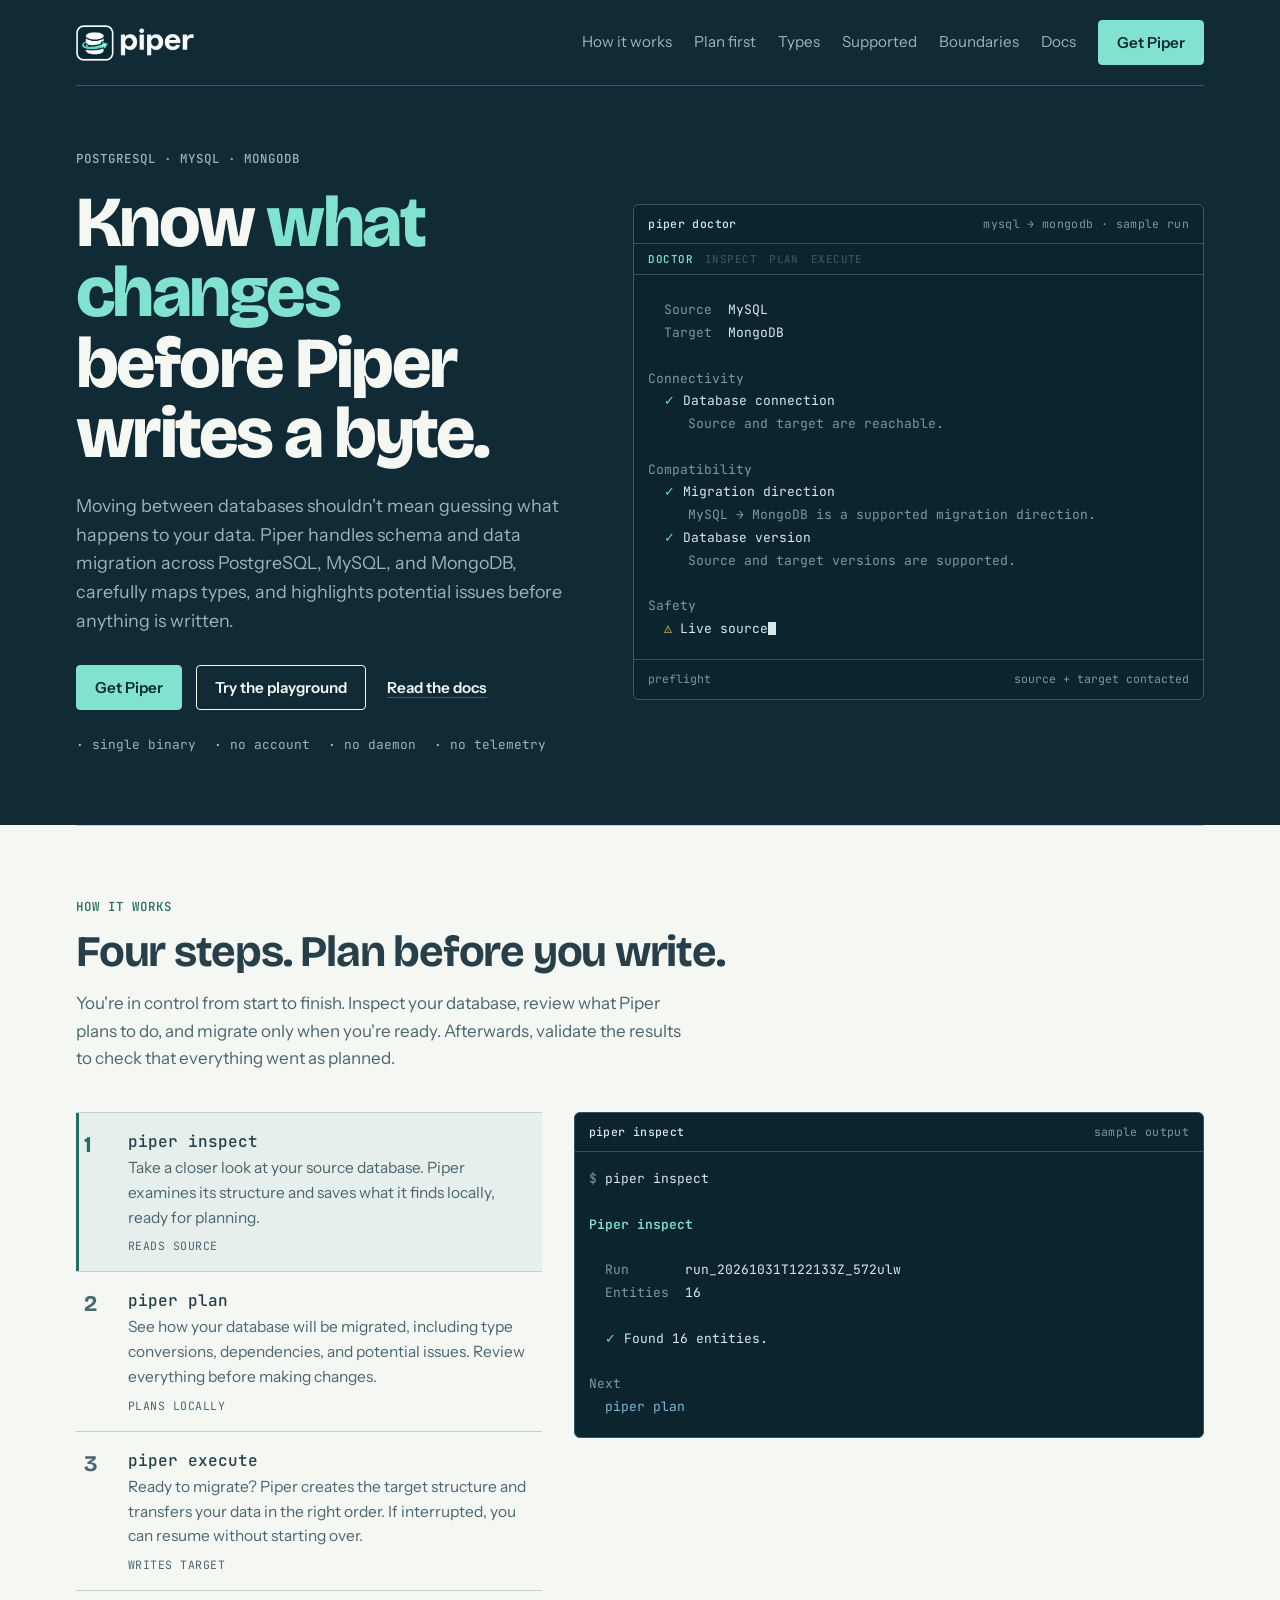
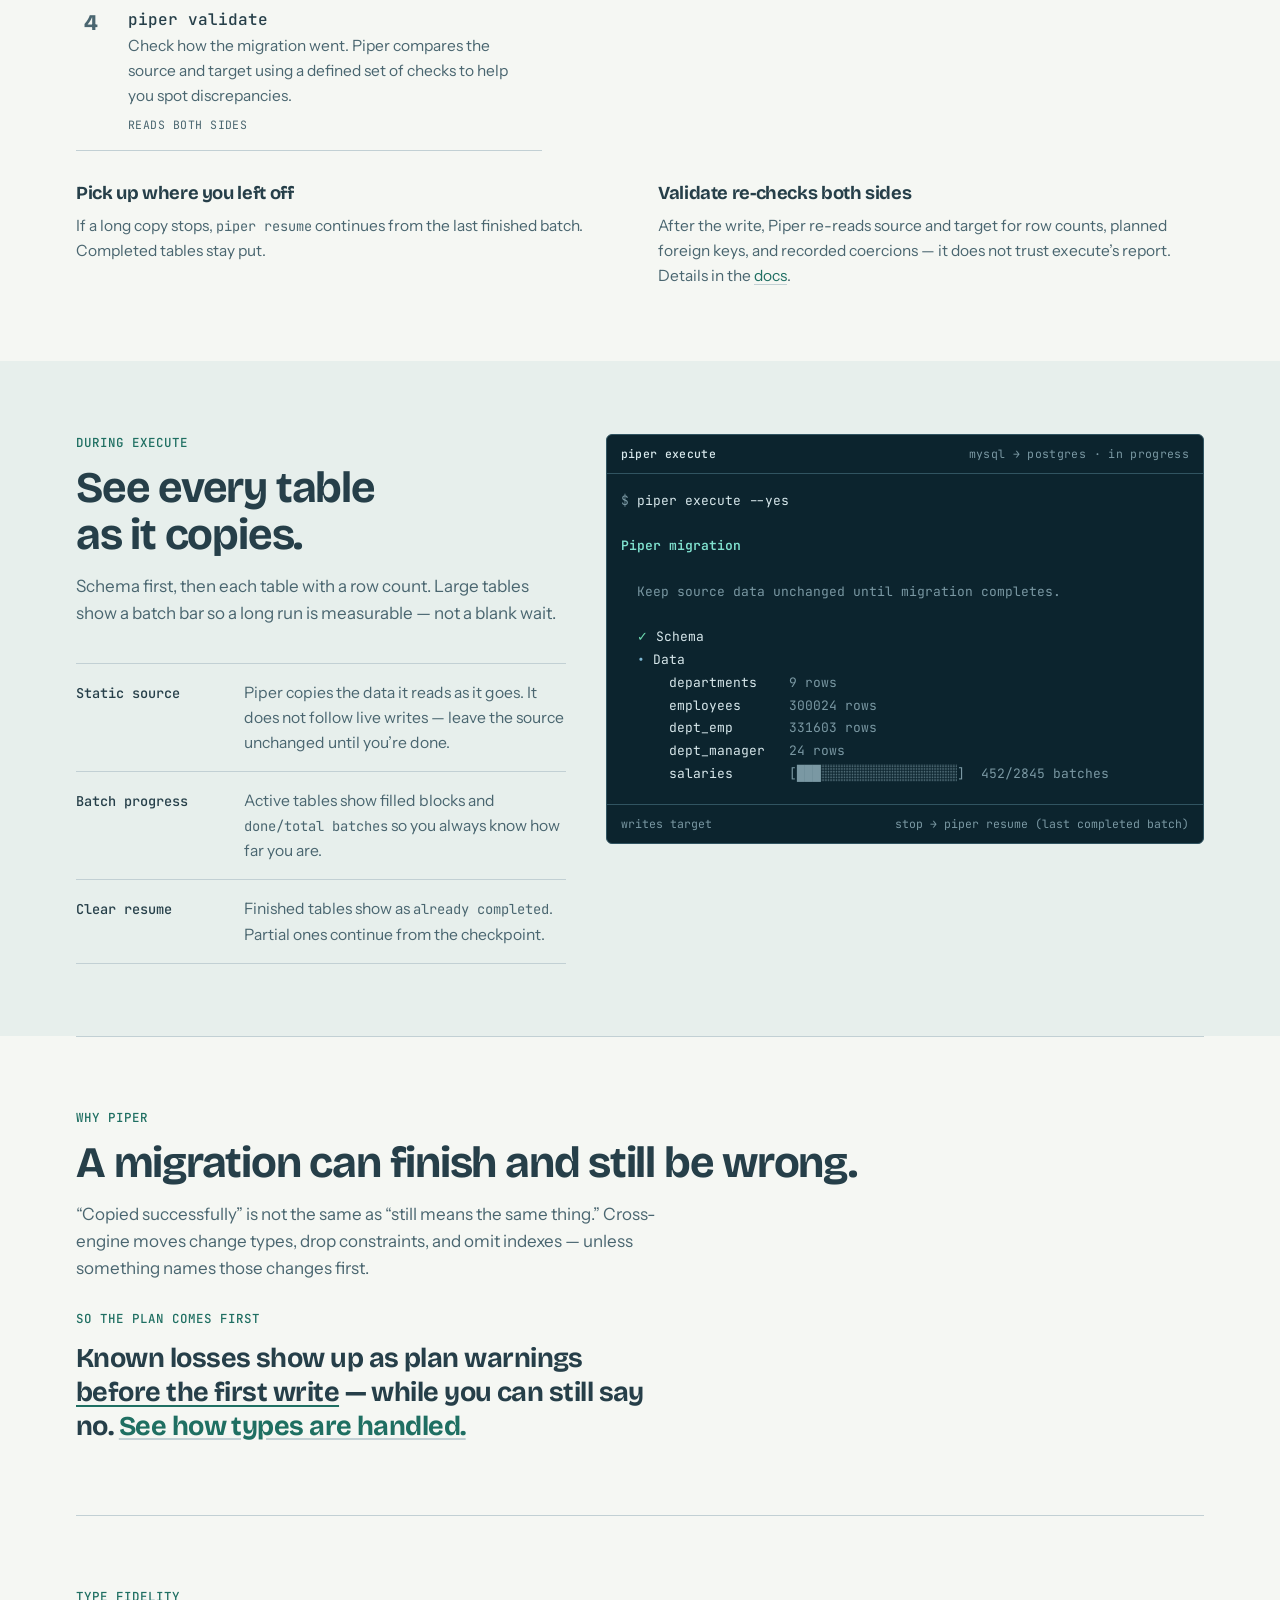
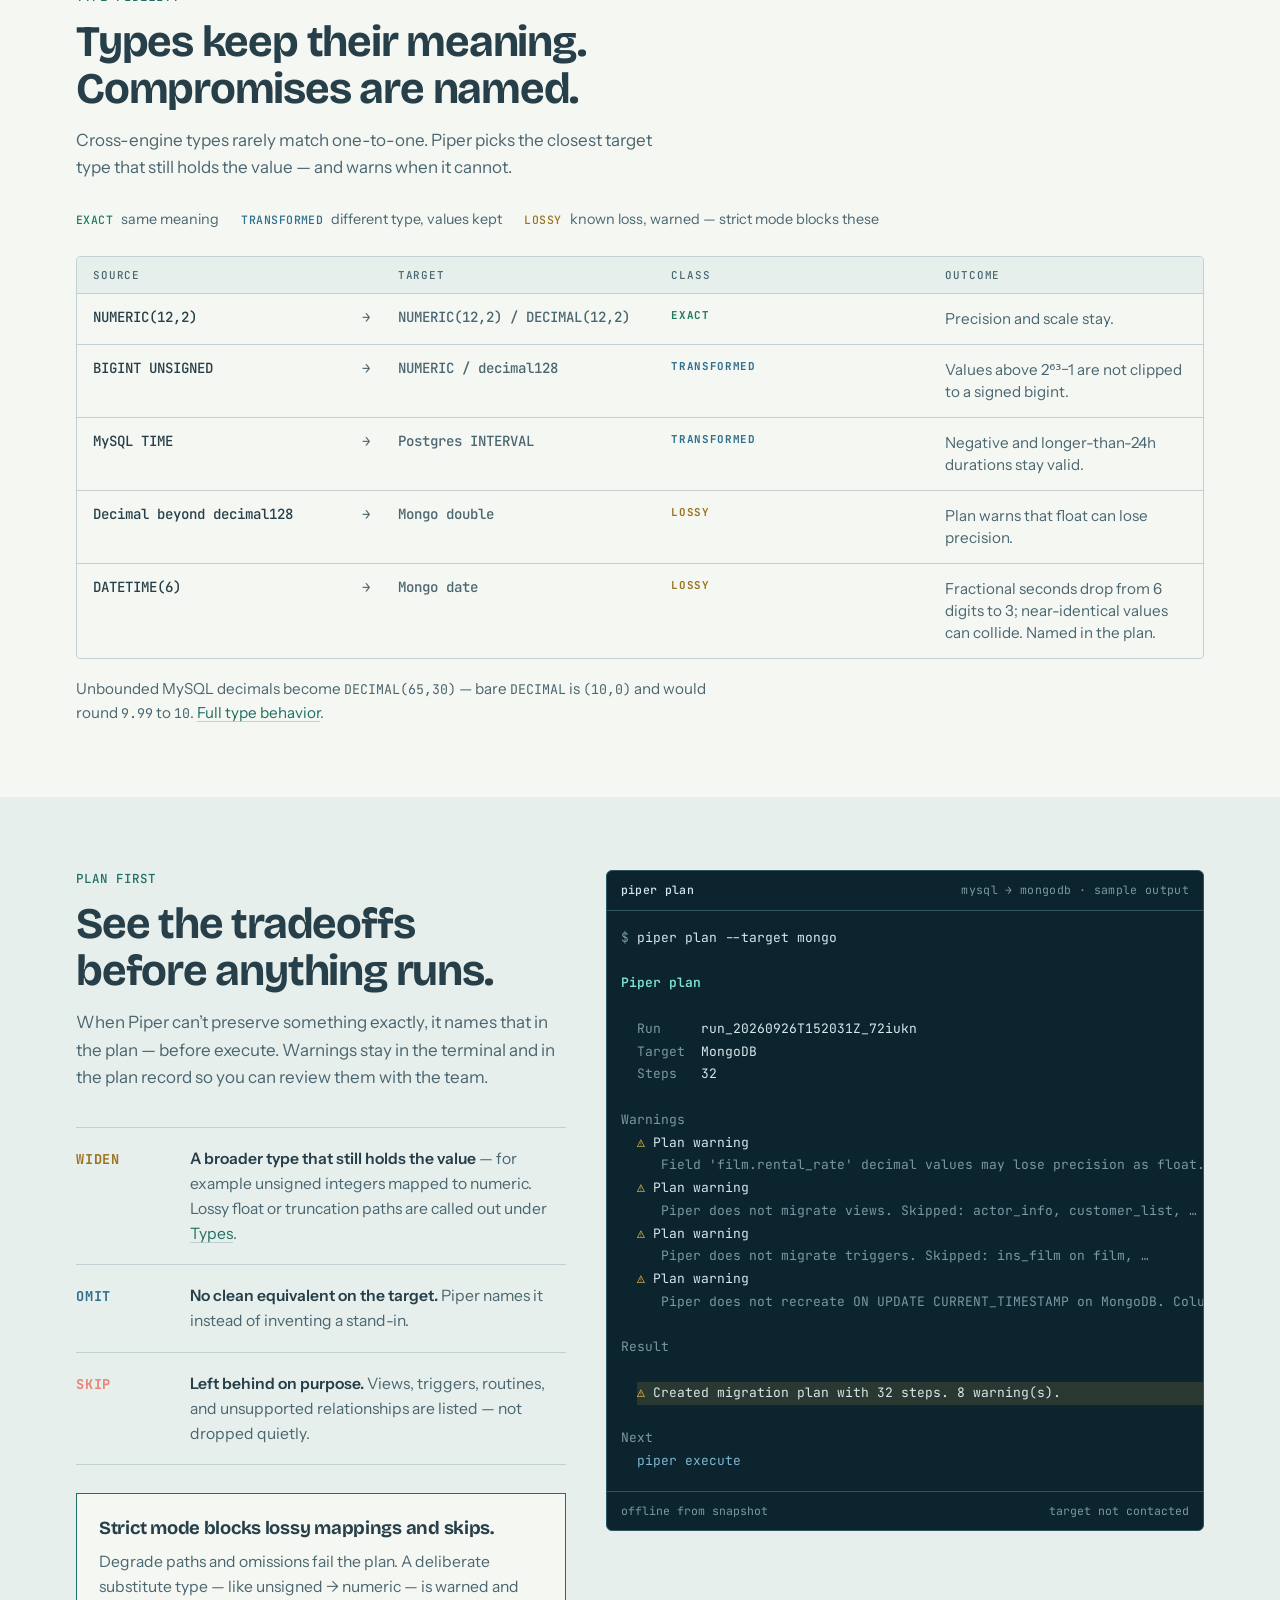
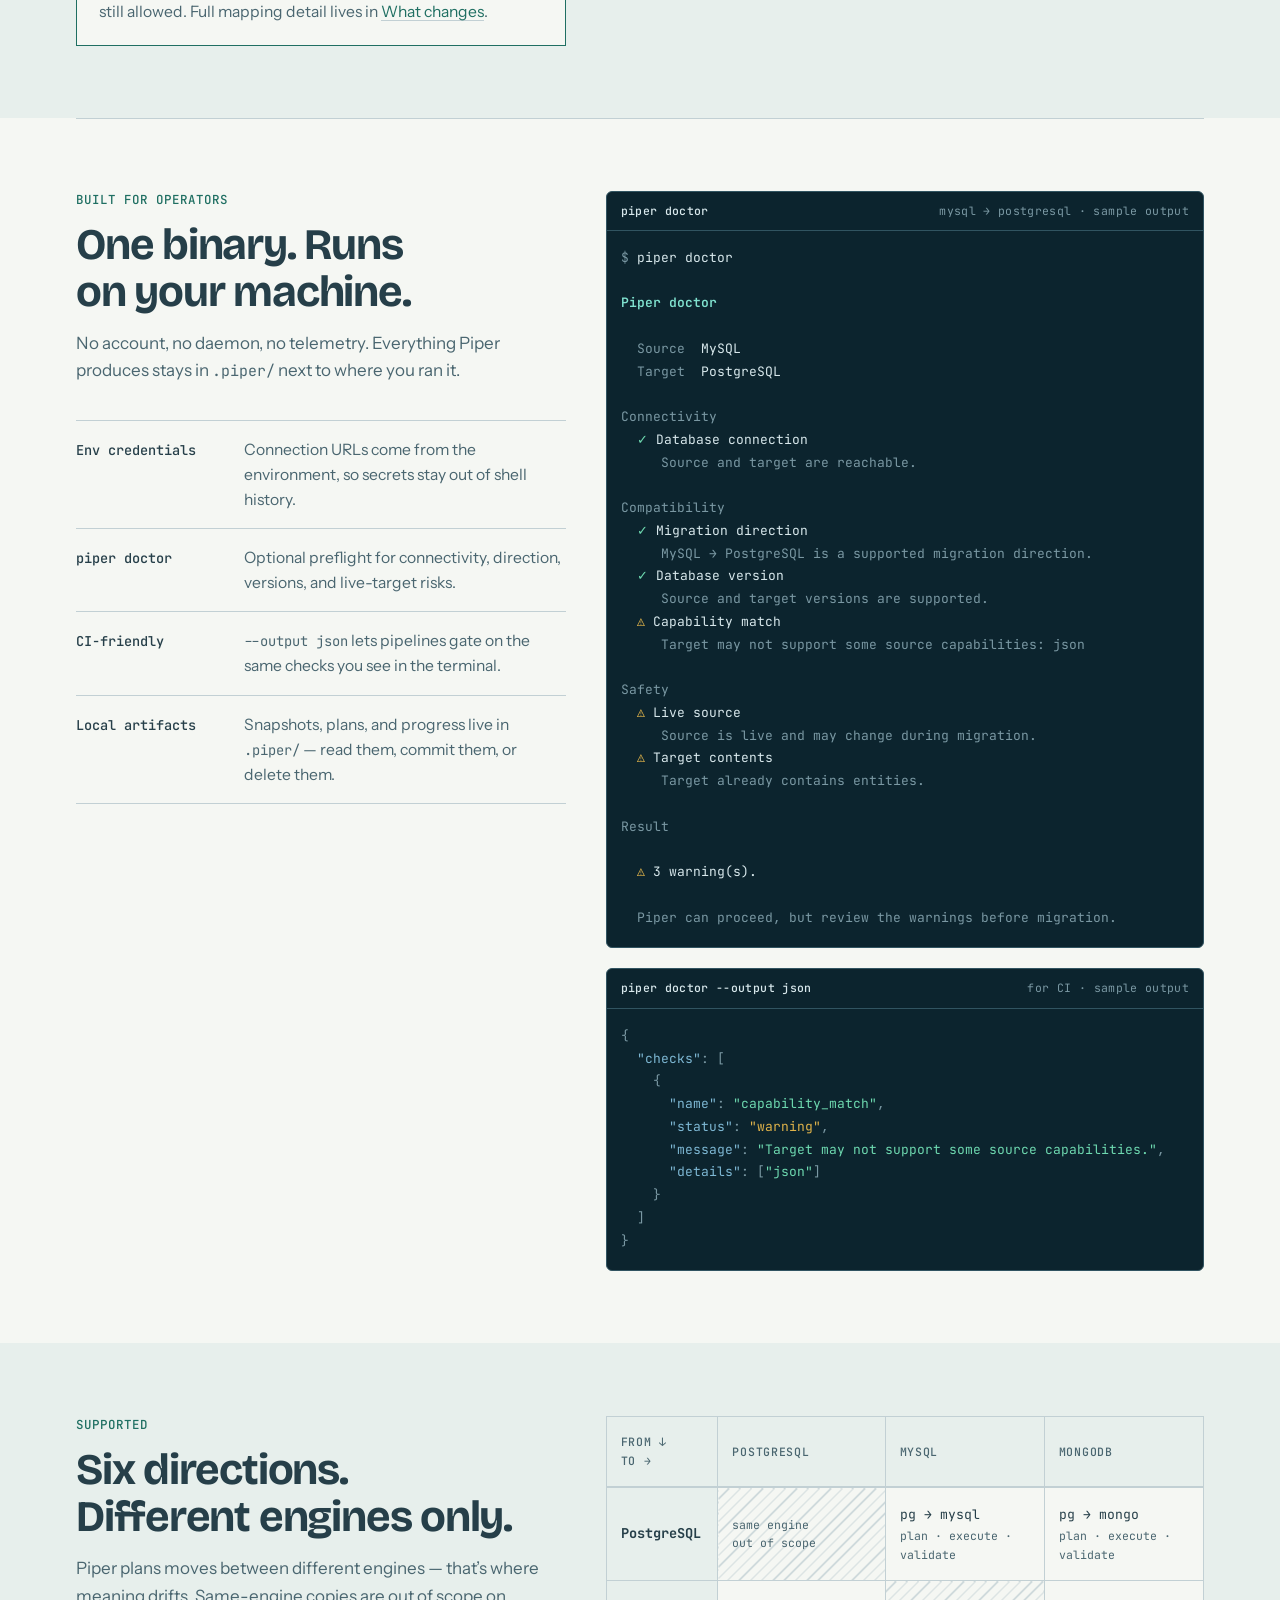
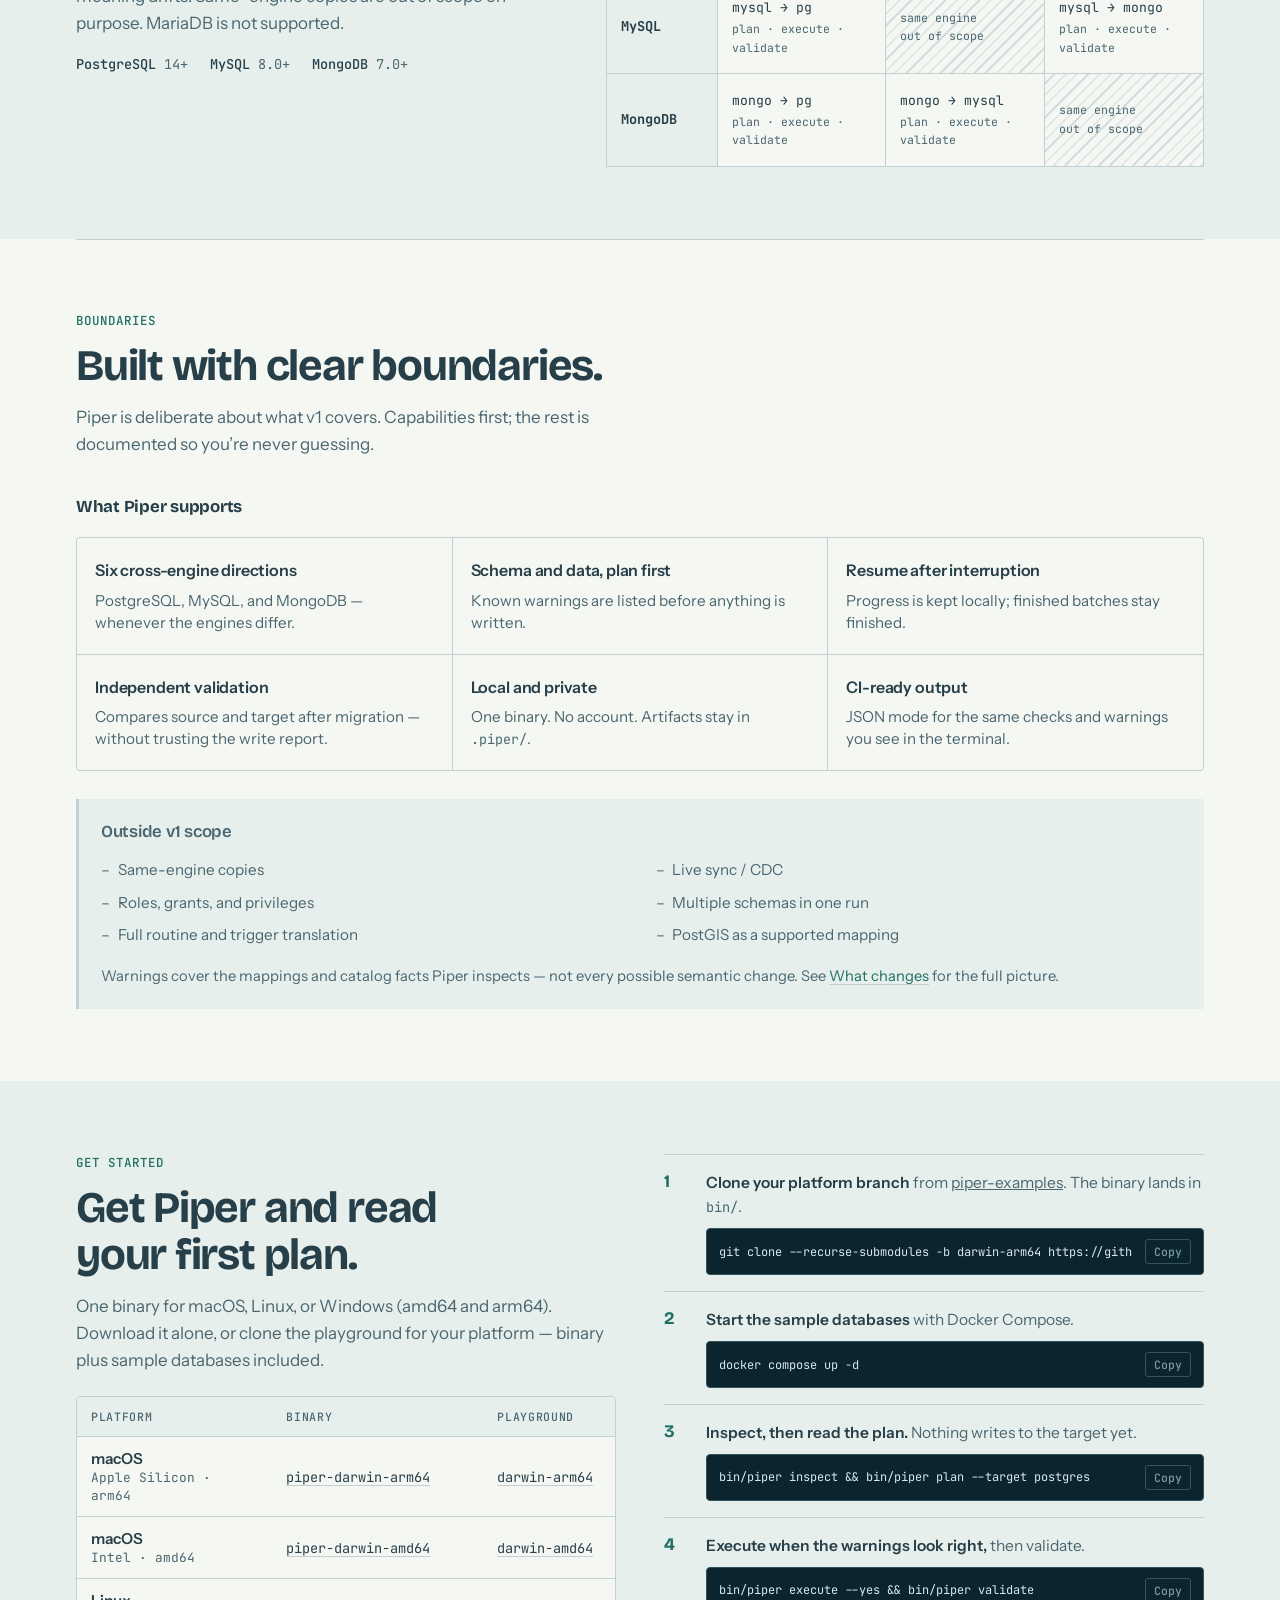
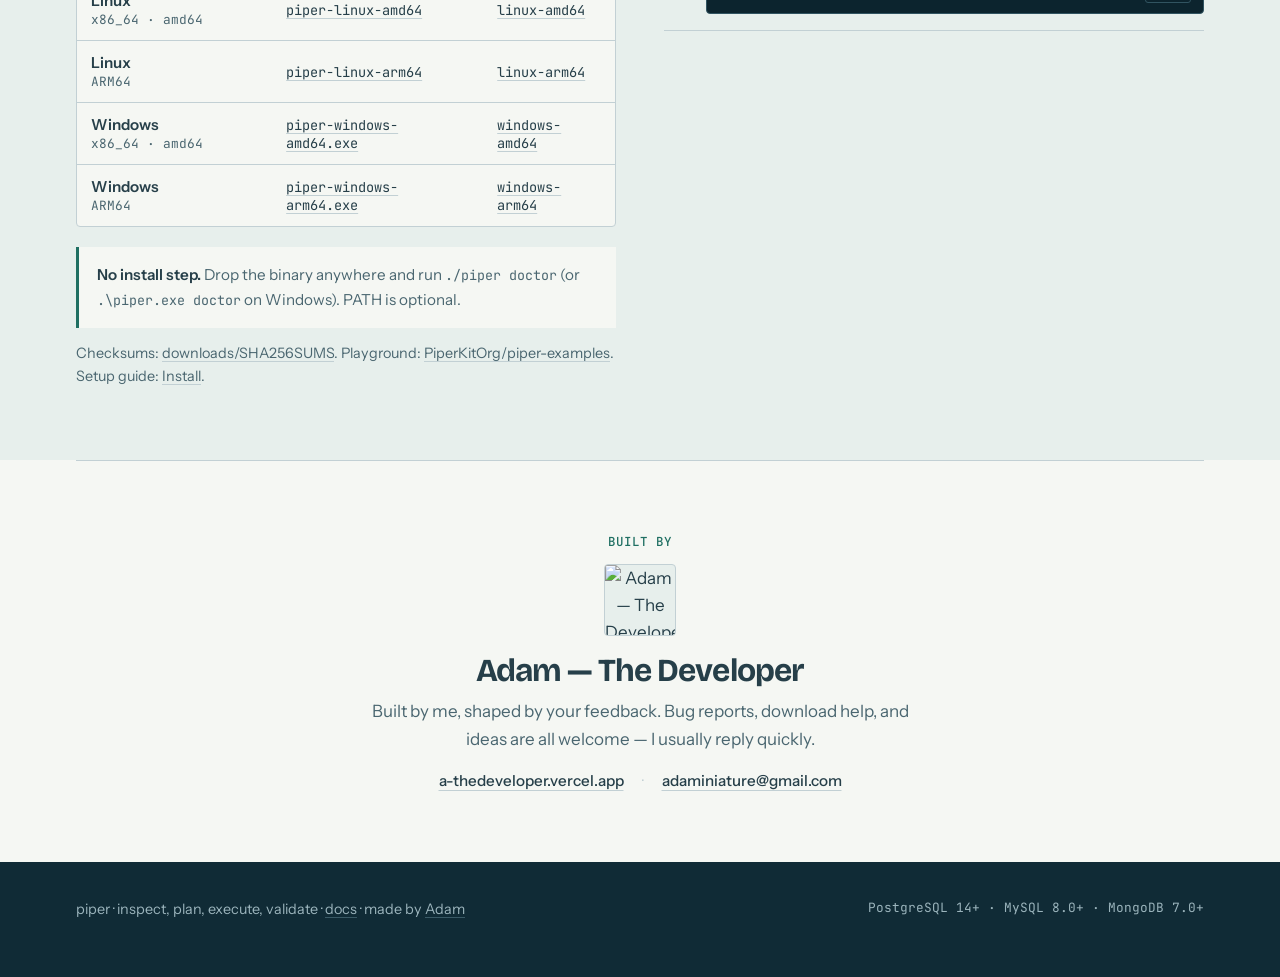
==== index.html @ f408dcca "Ship landing copy, type fidelity, and technical SEO. Move favicon and meta into head, add Open Graph" ====
<!doctype html>
<html lang="en">
<head>
<meta charset="utf-8">
<meta name="viewport" content="width=device-width,initial-scale=1,viewport-fit=cover">
<title>Piper — migrate databases with a plan you can read first</title>
<meta name="description" content="Piper migrates schema and data across PostgreSQL, MySQL, and MongoDB. It carefully maps types and highlights potential issues before anything is written.">
<meta name="claude:viewport-fit-sides" content="cover">
<link rel="canonical" href="https://piperbyadam.vercel.app/">
<meta property="og:title" content="Piper — migrate databases with a plan you can read first">
<meta property="og:description" content="Piper migrates schema and data across PostgreSQL, MySQL, and MongoDB. It carefully maps types and highlights potential issues before anything is written.">
<meta property="og:url" content="https://piperbyadam.vercel.app/">
<meta property="og:type" content="website">
<meta property="og:image" content="https://piperbyadam.vercel.app/og.png">
<meta name="twitter:card" content="summary_large_image">
<meta name="twitter:title" content="Piper — migrate databases with a plan you can read first">
<meta name="twitter:description" content="Piper migrates schema and data across PostgreSQL, MySQL, and MongoDB. It carefully maps types and highlights potential issues before anything is written.">
<meta name="twitter:image" content="https://piperbyadam.vercel.app/og.png">
<link rel="icon" href="/favicon.ico" sizes="any">
<link rel="icon" href="/favicon.png" type="image/png" sizes="48x48">
<link rel="icon" href="/favicon-32.png" type="image/png" sizes="32x32">
<link rel="apple-touch-icon" href="/apple-touch-icon.png">
<link rel="preconnect" href="https://fonts.googleapis.com">
<link rel="preconnect" href="https://fonts.gstatic.com" crossorigin>
<link rel="stylesheet" href="https://fonts.googleapis.com/css2?family=Bricolage+Grotesque:opsz,wght@12..96,500;12..96,700;12..96,800&family=Instrument+Sans:wght@400;500;600&family=JetBrains+Mono:wght@400;500;700&display=swap">
<style>:root{color-scheme:light;box-sizing:border-box;padding-top:env(safe-area-inset-top,0px);padding-bottom:env(safe-area-inset-bottom,0px)}html{scroll-padding-top:env(safe-area-inset-top,0px)}body{margin:0;padding:0;font:14px -apple-system,BlinkMacSystemFont,sans-serif;background:#F5F7F3;color:#263F49}img{max-width:100%}[hidden]:not([hidden=until-found i]){display:none!important}</style>
<style>
/* Deep Current — precision without noise.
   Hero + footer sit on Deep Ocean; content rides Porcelain.
   Sea Glass is brand accent (fills, dark-surface text). Warnings stay warm gold; errors Soft Coral. */
:root{
  --deep-ocean:#102B36;
  --sea-glass:#80E2CF;
  --ocean-slate:#315461;
  --porcelain:#F5F7F3;
  --slate-ink:#263F49;
  --soft-coral:#E88376;

  --bg:var(--porcelain);
  --bg2:#E7EFEC;
  --fg:var(--slate-ink);
  --muted:#4A6670;
  --line:#C2D0D4;
  --accent:var(--sea-glass);
  --accent-ink:var(--deep-ocean);
  --accent-text:#1F6F62;

  --okc:#1F7A5C;
  --widen:#9A7420;
  --guess:#2E6F8C;
  --skip:var(--soft-coral);
  --info:#2E6F8C;

  --term-bg:#0C242E;
  --term-fg:#D8E8EC;
  --term-dim:#7A98A3;
  --term-line:var(--ocean-slate);
  --t-ok:#6ED9B0;
  --t-warn:#E0B34A;
  --t-skip:#F0A094;
  --t-info:#7EB8D4;
  --t-title:var(--sea-glass);

  --display:'Bricolage Grotesque','Arial Narrow',system-ui,sans-serif;
  --body:'Instrument Sans',system-ui,-apple-system,'Segoe UI',sans-serif;
  --mono:'JetBrains Mono',ui-monospace,'SFMono-Regular',Menlo,Consolas,monospace;
  --ease:background-color .15s ease,border-color .15s ease,color .15s ease,filter .15s ease;
  --scroll-size:6px;
  --scroll-track:transparent;
  --scroll-thumb:#9BB4BC;
  --scroll-thumb-hover:var(--ocean-slate);
  color-scheme:light;
}

*{box-sizing:border-box;scrollbar-width:thin;scrollbar-color:var(--scroll-thumb) var(--scroll-track)}
*::-webkit-scrollbar{width:var(--scroll-size);height:var(--scroll-size)}
*::-webkit-scrollbar-track{background:var(--scroll-track)}
*::-webkit-scrollbar-thumb{background:var(--scroll-thumb);border-radius:999px;border:1px solid transparent;background-clip:padding-box}
*::-webkit-scrollbar-thumb:hover{background:var(--scroll-thumb-hover);border:1px solid transparent;background-clip:padding-box}
*::-webkit-scrollbar-corner{background:transparent}
html{scroll-behavior:smooth}
body{
  margin:0;
  padding:0;
  background:var(--bg); color:var(--fg);
  font:400 1.0625rem/1.6 var(--body);
  -webkit-font-smoothing:antialiased;
}
.wrap{
  max-width:1160px;
  margin:0 auto;
  padding-left:max(16px,env(safe-area-inset-left,0px));
  padding-right:max(16px,env(safe-area-inset-right,0px));
}
.band{width:100%}
.band-deep{
  --bg:var(--deep-ocean);
  --bg2:#163740;
  --fg:var(--porcelain);
  --muted:#9BB4BC;
  --line:#3A5A66;
  --accent:var(--sea-glass);
  --accent-ink:var(--deep-ocean);
  --accent-text:var(--sea-glass);
  background:var(--deep-ocean);
  color:var(--fg);
  color-scheme:dark;
}
.band-soft{background:var(--bg2)}
a{color:inherit}
:focus-visible{outline:2px solid var(--accent-text);outline-offset:3px}
.band-deep :focus-visible{outline-color:var(--sea-glass)}
code,kbd{font-family:var(--mono);font-size:.88em}
p{margin:0}
h1,h2,h3{font-family:var(--display);margin:0;text-wrap:balance}

/* header */
.top{display:flex;align-items:center;justify-content:space-between;gap:16px;padding-block:20px;border-bottom:1px solid var(--line)}
.mark{display:inline-flex;align-items:center;text-decoration:none;line-height:0}
.mark img{height:36px;width:auto;display:block}
.nav{display:flex;align-items:center;gap:22px;font-size:.95rem}
.nav a{text-decoration:none;color:var(--muted);transition:var(--ease)}
.nav a:hover{color:var(--fg)}
@media (max-width:760px){.nav .l{display:none}}
/* Docs stays visible on small screens; section anchors hide via .l */

/* buttons */
.btn{display:inline-flex;align-items:center;gap:8px;padding:12px 18px;border:1px solid var(--fg);border-radius:4px;font:600 .95rem var(--body);text-decoration:none;color:var(--fg);background:transparent;cursor:pointer;transition:var(--ease)}
.btn:hover{background:var(--bg2)}
.btn.p{background:var(--accent);border-color:var(--accent);color:var(--accent-ink)}
.btn.p:hover{filter:brightness(1.05);background:var(--accent)}
.btn.q{border-color:transparent;padding-inline:6px;text-decoration:underline;text-underline-offset:4px;text-decoration-color:var(--line)}
.btn.q:hover{background:transparent;text-decoration-color:var(--fg)}
.row{display:flex;flex-wrap:wrap;gap:10px 14px;align-items:center}

/* terminal */
.term{background:var(--term-bg);color:var(--term-fg);border:1px solid var(--term-line);border-radius:6px;overflow:hidden;font-family:var(--mono);min-width:0}
.band-deep .term{border-color:var(--line)}
.term-bar{display:flex;justify-content:space-between;gap:12px;padding:10px 14px;border-bottom:1px solid var(--term-line);color:var(--term-dim);font-size:.72rem;letter-spacing:.03em}
.term-bar b{font-weight:500;color:var(--term-fg)}
.term pre{margin:0;padding:16px 14px 18px;overflow-x:auto;font:400 .8125rem/1.75 var(--mono);tab-size:2}
.term-foot{display:flex;justify-content:space-between;flex-wrap:wrap;gap:6px 16px;padding:10px 14px;border-top:1px solid var(--term-line);font-size:.72rem;color:var(--term-dim)}
.d{color:var(--term-dim)}
.o{color:var(--t-ok)}
.w{color:var(--t-warn)}
.s{color:var(--t-skip)}
.i{color:var(--t-info)}
.ttl{color:var(--t-title);font-weight:600}
.lbl{color:var(--term-dim)}
.hl{background:rgba(224,179,74,.14);display:inline-block;width:100%}
.cur{display:inline-block;width:.55em;height:1em;vertical-align:-.15em;background:var(--term-fg);animation:blink 1.1s steps(2,start) infinite}
@keyframes blink{to{visibility:hidden}}
@media (prefers-reduced-motion:reduce){.cur{animation:none}html{scroll-behavior:auto}}

/* hero run animation — stable DOM; no per-frame innerHTML rebuilds */
.term-run{position:relative}
.term-run .term-bar{align-items:center}
.term-stages{display:flex;flex-wrap:wrap;gap:6px 12px;padding:8px 14px;border-bottom:1px solid var(--term-line);font:500 .68rem var(--mono);letter-spacing:.04em;text-transform:uppercase;color:var(--term-dim)}
.term-stages span{opacity:.4;white-space:nowrap;transition:opacity .35s ease,color .35s ease}
.term-stages span[aria-current="step"]{opacity:1;color:var(--t-title)}
.term-stages span.is-done{opacity:.8;color:var(--t-ok)}
.term-run pre{min-height:24rem;max-height:24rem;overflow-y:auto;white-space:pre-wrap;word-break:break-word}
.term-run .run-cmd{color:var(--term-fg)}
.term-run .run-bar{color:var(--t-info)}
.term-run .run-bar-meta{color:var(--term-dim)}
.term-run .run-body{transition:opacity .28s ease}
.term-run.is-switching .run-body{opacity:0}
@media (prefers-reduced-motion:reduce){
  .term-stages{display:none}
  .term-run .run-body{transition:none}
}

/* hero */
.hero{display:grid;grid-template-columns:minmax(0,1fr) minmax(0,1.12fr);gap:48px;padding-block:64px 72px;align-items:center}
.kicker{font:500 .78rem var(--mono);letter-spacing:.08em;text-transform:uppercase;color:var(--muted);margin-bottom:20px}
.hero h1{font-weight:800;font-size:clamp(2.6rem,5.6vw,4.7rem);line-height:.98;letter-spacing:-.035em;color:var(--fg)}
.hero h1 em{font-style:normal;color:var(--accent-text)}
.lede{margin-top:24px;max-width:34em;font-size:1.12rem;color:var(--muted)}
.lede strong{color:var(--fg);font-weight:600}
.hero .row{margin-top:30px}
.facts{margin-top:26px;font:400 .8rem var(--mono);color:var(--muted);display:flex;flex-wrap:wrap;gap:4px 18px}
.facts span::before{content:"· ";color:var(--accent-text)}
@media (max-width:900px){.hero{grid-template-columns:minmax(0,1fr);gap:36px;padding-block:40px 48px}}

/* sections */
section{padding-block:72px;border-top:1px solid var(--line)}
.band-soft section{border-top-color:transparent}
.eyebrow{font:500 .78rem var(--mono);letter-spacing:.08em;text-transform:uppercase;color:var(--accent-text);margin-bottom:14px}
h2{font-weight:700;font-size:clamp(1.75rem,3.4vw,2.75rem);line-height:1.08;letter-spacing:-.028em;max-width:18em;color:var(--fg)}
.intro{margin-top:14px;max-width:36em;color:var(--muted)}
.split{display:grid;grid-template-columns:minmax(0,.9fr) minmax(0,1.1fr);gap:40px;align-items:start}
@media (max-width:900px){.split{grid-template-columns:minmax(0,1fr);gap:28px}section{padding-block:52px}}

/* pipeline tabs */
.pipe{margin-top:40px;display:grid;grid-template-columns:minmax(0,.85fr) minmax(0,1.15fr);gap:32px;align-items:start}
@media (max-width:900px){.pipe{grid-template-columns:minmax(0,1fr)}}
.tabs{border-top:1px solid var(--line)}
.tab{display:grid;grid-template-columns:34px 1fr;column-gap:10px;width:100%;text-align:left;background:transparent;color:var(--fg);border:0;border-bottom:1px solid var(--line);padding:18px 14px 18px 8px;cursor:pointer;font:inherit;transition:var(--ease)}
.tab:hover{background:var(--bg2)}
.tab[aria-selected="true"]{background:var(--bg2);box-shadow:inset 3px 0 0 var(--accent-text)}
.tab .n{font:700 1.4rem var(--display);color:var(--muted);grid-row:span 3}
.tab[aria-selected="true"] .n{color:var(--accent-text)}
.tab .cmd{font:500 1rem var(--mono)}
.tab .ds{color:var(--muted);font-size:.97rem;margin-top:4px}
.tab .tc{margin-top:8px;font:400 .72rem var(--mono);letter-spacing:.04em;text-transform:uppercase;color:var(--muted)}
.panel[hidden]{display:none}
.loop{margin-top:28px;display:grid;grid-template-columns:repeat(2,minmax(0,1fr));gap:20px 36px}
.loop h3{font-size:1.15rem;font-weight:700;letter-spacing:-.02em}
.loop p{margin-top:6px;color:var(--muted);font-size:.97rem}
.loop a{color:var(--accent-text);text-decoration:underline;text-underline-offset:3px;text-decoration-color:var(--line)}
.loop a:hover{text-decoration-color:var(--accent-text)}
@media (max-width:700px){.loop{grid-template-columns:minmax(0,1fr);gap:18px}}

/* why close */
.why-close{margin-top:28px;max-width:34em}
.why-close .punch{margin-top:10px;font:700 clamp(1.25rem,2.2vw,1.7rem)/1.25 var(--display);letter-spacing:-.02em}
.why-close .mark-write{text-decoration:underline;text-decoration-color:var(--accent-text);text-decoration-thickness:2px;text-underline-offset:4px}
.why-close a{color:var(--accent-text);text-decoration:underline;text-underline-offset:3px;text-decoration-color:var(--line)}
.why-close a:hover{text-decoration-color:var(--accent-text)}

/* type fidelity */
.type-classes{margin-top:28px;display:flex;flex-wrap:wrap;gap:10px 22px;font:500 .85rem var(--mono)}
.type-classes span{display:inline-flex;align-items:baseline;gap:8px}
.type-classes .lab{letter-spacing:.04em;text-transform:uppercase;font-size:.72rem}
.type-classes .lab.exact{color:var(--okc)}
.type-classes .lab.xformed{color:var(--guess)}
.type-classes .lab.lossy{color:var(--widen)}
.type-classes .hint{color:var(--muted);font-weight:400;text-transform:none;letter-spacing:0;font-size:.9rem;font-family:var(--body)}
.type-map{margin-top:28px;border:1px solid var(--line);border-radius:4px;overflow:hidden;background:var(--bg)}
.type-map table{width:100%;border-collapse:collapse;table-layout:fixed}
.type-map th,.type-map td{padding:14px 16px;text-align:left;vertical-align:top;border-bottom:1px solid var(--line)}
.type-map tr:last-child td{border-bottom:0}
.type-map thead th{font:500 .68rem var(--mono);letter-spacing:.08em;text-transform:uppercase;color:var(--muted);background:var(--bg2);padding-block:11px}
.type-map .src,.type-map .tgt{font:500 .88rem var(--mono);color:var(--fg);word-break:break-word}
.type-map .tgt{color:var(--muted)}
.type-map .arrow{width:2.2em;color:var(--muted);font:500 .88rem var(--mono);text-align:center;padding-inline:4px}
.type-map .cls{width:7.5em;font:700 .68rem var(--mono);letter-spacing:.06em;text-transform:uppercase;white-space:nowrap}
.type-map .cls.exact{color:var(--okc)}
.type-map .cls.xformed{color:var(--guess)}
.type-map .cls.lossy{color:var(--widen)}
.type-map .note{color:var(--muted);font-size:.95rem;line-height:1.45}
.type-foot{margin-top:18px;max-width:42em;color:var(--muted);font-size:.95rem}
.type-foot a{color:var(--accent-text);text-decoration:underline;text-underline-offset:3px;text-decoration-color:var(--line)}
.type-foot a:hover{text-decoration-color:var(--accent-text)}
@media (max-width:720px){
  .type-map{overflow-x:auto}
  .type-map table{min-width:640px}
}

/* honesty words */
.words{margin-top:36px;border-top:1px solid var(--line)}
.word{display:grid;grid-template-columns:96px 1fr;gap:6px 18px;padding:18px 0;border-bottom:1px solid var(--line);align-items:baseline}
.word b{font:700 .85rem var(--mono);letter-spacing:.06em;text-transform:uppercase}
.word.wd b{color:var(--widen)} .word.gs b{color:var(--guess)} .word.sk b{color:var(--skip)}
.word p{color:var(--muted);font-size:.98rem}
.word p strong{color:var(--fg);font-weight:600}
.word a{color:var(--accent-text);text-decoration:underline;text-underline-offset:3px;text-decoration-color:var(--line)}
.word a:hover{text-decoration-color:var(--accent-text)}
.strict{margin-top:28px;padding:20px 22px;border:1px solid var(--accent-text);background:var(--bg)}
.strict h3{font-size:1.15rem;font-weight:700;letter-spacing:-.015em}
.strict p{margin-top:6px;color:var(--muted);font-size:.98rem}
.strict a{color:var(--accent-text);text-decoration:underline;text-underline-offset:3px;text-decoration-color:var(--line)}
.strict a:hover{text-decoration-color:var(--accent-text)}

/* operator */
.ops{margin-top:36px;display:grid;gap:0;border-top:1px solid var(--line)}
.op{display:grid;grid-template-columns:150px 1fr;gap:6px 18px;padding:16px 0;border-bottom:1px solid var(--line);align-items:baseline}
.op b{font:500 .85rem var(--mono)}
.op p{color:var(--muted);font-size:.98rem}
.stack{display:grid;gap:20px;min-width:0}
@media (max-width:520px){.op,.word{grid-template-columns:minmax(0,1fr)}}

/* matrix */
.mxwrap{overflow-x:auto;min-width:0}
table.mx{border-collapse:collapse;width:100%;min-width:480px;font-family:var(--mono);font-size:.82rem;background:var(--bg)}
.mx th,.mx td{border:1px solid var(--line);padding:16px 14px;text-align:left;vertical-align:middle}
.mx thead th{font-weight:500;color:var(--muted);font-size:.72rem;letter-spacing:.06em;text-transform:uppercase;background:var(--bg2)}
.mx-key{white-space:nowrap}
.mx tbody th{font-weight:700;background:var(--bg2);font-size:.85rem;color:var(--fg)}
.mx td.yes{color:var(--fg)}
.mx td.yes small{display:block;color:var(--muted);font-size:.72rem;margin-top:2px}
.mx td.no{color:var(--muted);background:repeating-linear-gradient(135deg,transparent 0 7px,var(--line) 7px 8px);font-size:.72rem}
.engines{margin-top:18px;display:flex;flex-wrap:wrap;gap:6px 22px;font:400 .85rem var(--mono);color:var(--muted)}
.engines b{color:var(--fg);font-weight:500}

/* boundaries */
.support{margin-top:36px}
.support h3,.scope-out h3{font-size:1.05rem;font-weight:700;letter-spacing:-.015em;margin-bottom:16px}
.support-grid{display:grid;grid-template-columns:repeat(3,minmax(0,1fr));gap:1px;border:1px solid var(--line);background:var(--line);border-radius:4px;overflow:hidden}
.support-grid > div{background:var(--bg);padding:20px 18px}
.support-grid b{display:block;font-weight:600;font-size:1rem;letter-spacing:-.01em;color:var(--fg)}
.support-grid p{margin-top:6px;color:var(--muted);font-size:.95rem;line-height:1.45}
.scope-out{margin-top:28px;padding:20px 22px;border-left:3px solid var(--line);background:var(--bg2)}
.scope-out h3{color:var(--muted);font-weight:600;margin-bottom:12px}
.scope-list{list-style:none;margin:0;padding:0;display:grid;grid-template-columns:repeat(2,minmax(0,1fr));gap:8px 28px}
.scope-list li{color:var(--muted);font-size:.95rem;padding-left:1.1em;position:relative}
.scope-list li::before{content:"–";position:absolute;left:0;color:var(--muted)}
.scope-note{margin-top:18px;font-size:.92rem;color:var(--muted)}
.scope-note a{color:var(--accent-text);text-decoration:underline;text-underline-offset:3px;text-decoration-color:var(--line)}
.scope-note a:hover{text-decoration-color:var(--accent-text)}
@media (max-width:800px){.support-grid{grid-template-columns:minmax(0,1fr)}.scope-list{grid-template-columns:minmax(0,1fr)}}
@media (min-width:801px) and (max-width:980px){.support-grid{grid-template-columns:repeat(2,minmax(0,1fr))}}

/* get */
.get{display:grid;grid-template-columns:minmax(0,1fr) minmax(0,1fr);gap:48px;align-items:start}
.get > *{min-width:0}
@media (max-width:900px){.get{grid-template-columns:minmax(0,1fr);gap:32px}}
.steps{margin:0;padding:0;list-style:none;display:grid;gap:0;border-top:1px solid var(--line);min-width:0}
.steps li{display:grid;grid-template-columns:30px minmax(0,1fr);gap:6px 12px;padding:16px 0;border-bottom:1px solid var(--line)}
.steps .n{font:700 1.1rem var(--display);color:var(--accent-text)}
.steps p{color:var(--muted);font-size:.97rem}
.steps p strong{color:var(--fg);font-weight:600}
.cmdline{display:flex;align-items:center;gap:12px;margin-top:8px;padding:10px 12px;max-width:100%;min-width:0;background:var(--term-bg);color:var(--term-fg);border:1px solid var(--term-line);border-radius:4px;font:400 .85rem var(--mono)}
.cmdline code{flex:1 1 auto;overflow-x:auto;white-space:nowrap;min-width:0;scrollbar-width:none;-ms-overflow-style:none}
.cmdline code::-webkit-scrollbar{display:none}
.cmdline button{flex:none;background:transparent;border:1px solid var(--term-line);color:var(--term-dim);border-radius:3px;font:500 .72rem var(--mono);padding:4px 8px;cursor:pointer;transition:var(--ease)}
.cmdline button:hover{color:var(--term-fg);border-color:var(--term-dim)}
.small{margin-top:14px;font-size:.9rem;color:var(--muted)}
.small a{text-decoration:underline;text-underline-offset:3px;text-decoration-color:var(--line)}
.small a:hover{text-decoration-color:var(--fg)}
.dl{margin-top:28px;display:grid;gap:10px}
.plats{margin-top:22px;border:1px solid var(--line);border-radius:4px;overflow:hidden;background:var(--bg)}
.plats table{width:100%;border-collapse:collapse;font:400 .85rem var(--mono)}
.plats th,.plats td{padding:12px 14px;text-align:left;border-bottom:1px solid var(--line);vertical-align:middle}
.plats th{background:var(--bg2);font-weight:500;color:var(--muted);font-size:.72rem;letter-spacing:.06em;text-transform:uppercase}
.plats tr:last-child td{border-bottom:0}
.plats td a{color:var(--fg);text-decoration:underline;text-underline-offset:3px;text-decoration-color:var(--line)}
.plats td a:hover{text-decoration-color:var(--fg)}
.plats .os{font-weight:600;font-family:var(--body);font-size:.95rem}
.plats .meta{color:var(--muted);font-size:.8rem}
.note-local{margin-top:20px;padding:16px 18px;border-left:3px solid var(--accent-text);background:var(--bg);color:var(--muted);font-size:.95rem}
.note-local strong{color:var(--fg);font-weight:600}

/* creator */
#creator{text-align:center}
#creator .eyebrow{margin-inline:auto}
.creator{display:flex;flex-direction:column;align-items:center;gap:18px;max-width:34em;margin-inline:auto}
.creator img{width:72px;height:72px;border-radius:4px;object-fit:cover;border:1px solid var(--line);background:var(--bg2)}
.creator h2{font-size:clamp(1.55rem,2.8vw,2rem);max-width:none}
.creator .intro{margin-top:10px;margin-inline:auto}
.creator .links{margin-top:18px;display:flex;flex-wrap:wrap;justify-content:center;gap:10px 18px;align-items:center;font:500 .95rem var(--body)}
.creator .links a{color:var(--fg);text-decoration:underline;text-underline-offset:4px;text-decoration-color:var(--line)}
.creator .links a:hover{text-decoration-color:var(--fg)}
.creator .links .sep{color:var(--line);font-weight:400}

footer{padding-block:36px 56px;display:flex;flex-wrap:wrap;justify-content:space-between;gap:16px;color:var(--muted);font-size:.9rem}
footer .mono{font-family:var(--mono);font-size:.8rem}
footer a{color:inherit;text-decoration:underline;text-underline-offset:3px;text-decoration-color:var(--line);transition:var(--ease)}
footer a:hover{color:var(--fg);text-decoration-color:var(--fg)}
</style>
<script type="application/ld+json">
{
  "@context": "https://schema.org",
  "@type": "SoftwareApplication",
  "name": "Piper",
  "applicationCategory": "DeveloperApplication",
  "operatingSystem": "macOS, Linux, Windows",
  "description": "Piper migrates schema and data across PostgreSQL, MySQL, and MongoDB. It carefully maps types and highlights potential issues before anything is written.",
  "url": "https://piperbyadam.vercel.app/",
  "offers": {
    "@type": "Offer",
    "price": "0",
    "priceCurrency": "USD"
  },
  "author": {
    "@type": "Person",
    "name": "Adam"
  }
}
</script>
</head>
<body>

<div class="band band-deep" id="top">
<div class="wrap">

<header class="top">
  <a class="mark" href="#top" aria-label="Piper home">
    <img src="logo.png" alt="" width="118" height="36" decoding="async">
  </a>
  <nav class="nav" aria-label="Primary">
    <a class="l" href="#how">How it works</a>
    <a class="l" href="#honesty">Plan first</a>
    <a class="l" href="#types">Types</a>
    <a class="l" href="#matrix">Supported</a>
    <a class="l" href="#limits">Boundaries</a>
    <a href="docs/index.html">Docs</a>
    <a class="btn p" href="#get">Get Piper</a>
  </nav>
</header>

<!-- HERO -->
<div class="hero">
  <div>
    <p class="kicker">PostgreSQL · MySQL · MongoDB</p>
    <h1>Know <em>what changes</em> before Piper writes a byte.</h1>
    <p class="lede">Moving between databases shouldn't mean guessing what happens to your data. Piper handles schema and data migration across PostgreSQL, MySQL, and MongoDB, carefully maps types, and highlights potential issues before anything is written.</p>
    <div class="row">
      <a class="btn p" href="#get">Get Piper</a>
      <a class="btn" href="#get">Try the playground</a>
      <a class="btn q" href="docs/index.html">Read the docs</a>
    </div>
    <p class="facts" aria-label="Key facts"><span>single binary</span><span>no account</span><span>no daemon</span><span>no telemetry</span></p>
  </div>

  <figure class="term term-run" style="margin:0" id="hero-run" aria-label="Animated sample Piper run: doctor, inspect, plan, execute">
    <div class="term-bar"><b id="hero-run-title">piper doctor</b><span id="hero-run-meta">mysql → mongodb · sample run</span></div>
    <div class="term-stages" id="hero-run-stages" aria-hidden="true">
      <span data-stage="doctor" aria-current="step">doctor</span>
      <span data-stage="inspect">inspect</span>
      <span data-stage="plan">plan</span>
      <span data-stage="execute">execute</span>
    </div>
<pre id="hero-run-body" class="run-body" aria-live="polite"><span class="d">$</span> <span class="run-cmd"></span><span class="cur" aria-hidden="true"></span></pre>
    <div class="term-foot"><span id="hero-run-foot-l">preflight</span><span id="hero-run-foot-r">source + target contacted</span></div>
  </figure>
</div>

</div>
</div>

<main>

<div class="wrap">
<!-- HOW IT WORKS -->
<section id="how">
  <p class="eyebrow">How it works</p>
  <h2>Four steps. Plan before you write.</h2>
  <p class="intro">You're in control from start to finish. Inspect your database, review what Piper plans to do, and migrate only when you're ready. Afterwards, validate the results to check that everything went as planned.</p>

  <div class="pipe">
    <div class="tabs" role="tablist" aria-label="Migration stages">
      <button class="tab" role="tab" id="t-inspect" aria-controls="p-inspect" aria-selected="true">
        <span class="n">1</span><span class="cmd">piper inspect</span>
        <span class="ds">Take a closer look at your source database. Piper examines its structure and saves what it finds locally, ready for planning.</span>
        <span class="tc">reads source</span>
      </button>
      <button class="tab" role="tab" id="t-plan" aria-controls="p-plan" aria-selected="false" tabindex="-1">
        <span class="n">2</span><span class="cmd">piper plan</span>
        <span class="ds">See how your database will be migrated, including type conversions, dependencies, and potential issues. Review everything before making changes.</span>
        <span class="tc">plans locally</span>
      </button>
      <button class="tab" role="tab" id="t-execute" aria-controls="p-execute" aria-selected="false" tabindex="-1">
        <span class="n">3</span><span class="cmd">piper execute</span>
        <span class="ds">Ready to migrate? Piper creates the target structure and transfers your data in the right order. If interrupted, you can resume without starting over.</span>
        <span class="tc">writes target</span>
      </button>
      <button class="tab" role="tab" id="t-validate" aria-controls="p-validate" aria-selected="false" tabindex="-1">
        <span class="n">4</span><span class="cmd">piper validate</span>
        <span class="ds">Check how the migration went. Piper compares the source and target using a defined set of checks to help you spot discrepancies.</span>
        <span class="tc">reads both sides</span>
      </button>
    </div>

    <div>
      <div class="panel" id="p-inspect" role="tabpanel" aria-labelledby="t-inspect">
        <div class="term"><div class="term-bar"><b>piper inspect</b><span>sample output</span></div>
<pre><span class="d">$</span> piper inspect

<span class="ttl">Piper inspect</span>

  <span class="lbl">Run</span>       run_20261031T122133Z_572ulw
  <span class="lbl">Entities</span>  16

  <span class="o">✓</span> Found 16 entities.

<span class="lbl">Next</span>
  <span class="i">piper plan</span></pre></div>
      </div>
      <div class="panel" id="p-plan" role="tabpanel" aria-labelledby="t-plan" hidden>
        <div class="term"><div class="term-bar"><b>piper plan</b><span>sample output</span></div>
<pre><span class="d">$</span> piper plan --target mongo

<span class="ttl">Piper plan</span>

  <span class="lbl">Run</span>     run_20260926T152031Z_72iukn
  <span class="lbl">Target</span>  MongoDB
  <span class="lbl">Steps</span>   32

<span class="lbl">Warnings</span>
  <span class="w">⚠</span> Plan warning
     <span class="d">Field 'film.rental_rate' decimal values may lose precision as float.</span>
  <span class="w">⚠</span> Plan warning
     <span class="d">Piper does not migrate views. Skipped: actor_info, customer_list, …</span>
  <span class="w">⚠</span> Plan warning
     <span class="d">Piper does not migrate triggers. Skipped: ins_film on film, …</span>

<span class="lbl">Result</span>

  <span class="w">⚠</span> Created migration plan with 32 steps. 8 warning(s).

<span class="lbl">Next</span>
  <span class="i">piper execute</span></pre></div>
      </div>
      <div class="panel" id="p-execute" role="tabpanel" aria-labelledby="t-execute" hidden>
        <div class="term"><div class="term-bar"><b>piper execute</b><span>sample output</span></div>
<pre><span class="d">$</span> piper execute

<span class="ttl">Piper migration</span>

  <span class="d">Keep source data unchanged until migration completes.</span>

  <span class="o">✓</span> Schema
  <span class="o">✓</span> Data
      actor             <span class="d">200 rows</span>
      film              <span class="d">1000 rows</span>
      rental            <span class="d">16044 rows</span>
      store             <span class="d">2 rows</span>
  <span class="o">✓</span> Relationships
  <span class="o">✓</span> Deferred relationships

  <span class="o">✓</span> Migration completed.

  <span class="d">16 entities · 47273 rows · 32 operations · 1.5s</span></pre></div>
      </div>
      <div class="panel" id="p-validate" role="tabpanel" aria-labelledby="t-validate" hidden>
        <div class="term"><div class="term-bar"><b>piper validate</b><span>sample output</span></div>
<pre><span class="d">$</span> piper validate

<span class="ttl">Piper validation</span>

  <span class="lbl">Run</span>     run_20261031T122133Z_572ulw
  <span class="lbl">Result</span>  PASSED

<span class="lbl">Checks</span>
  <span class="o">✓</span> Row counts
  <span class="o">✓</span> Relationship integrity
  <span class="o">✓</span> JSON values
  <span class="o">✓</span> Numeric precision
  <span class="o">✓</span> Non-finite float coercions

<span class="lbl">Result</span>

  <span class="o">✓</span> Validation passed.</pre></div>
      </div>
    </div>
  </div>

  <div class="loop">
    <div>
      <h3>Pick up where you left off</h3>
      <p>If a long copy stops, <code>piper resume</code> continues from the last finished batch. Completed tables stay put.</p>
    </div>
    <div>
      <h3>Validate re-checks both sides</h3>
      <p>After the write, Piper re-reads source and target for row counts, planned foreign keys, and recorded coercions — it does not trust execute’s report. Details in the <a href="docs/resume-and-validate.html">docs</a>.</p>
    </div>
  </div>
</section>
</div>

<div class="band band-soft">
<div class="wrap">
<!-- PROGRESS -->
<section id="progress">
  <div class="split">
    <div>
      <p class="eyebrow">During execute</p>
      <h2>See every table as it copies.</h2>
      <p class="intro">Schema first, then each table with a row count. Large tables show a batch bar so a long run is measurable — not a blank wait.</p>
      <div class="ops">
        <div class="op"><b>Static source</b><p>Piper copies the data it reads as it goes. It does not follow live writes — leave the source unchanged until you’re done.</p></div>
        <div class="op"><b>Batch progress</b><p>Active tables show filled blocks and <code>done/total batches</code> so you always know how far you are.</p></div>
        <div class="op"><b>Clear resume</b><p>Finished tables show as <code>already completed</code>. Partial ones continue from the checkpoint.</p></div>
      </div>
    </div>

    <figure class="term" style="margin:0" aria-label="Sample live output of piper execute">
      <div class="term-bar"><b>piper execute</b><span>mysql → postgres · in progress</span></div>
<pre><span class="d">$</span> piper execute --yes

<span class="ttl">Piper migration</span>

  <span class="d">Keep source data unchanged until migration completes.</span>

  <span class="o">✓</span> Schema
  <span class="i">•</span> Data
      departments    <span class="d">9 rows</span>
      employees      <span class="d">300024 rows</span>
      dept_emp       <span class="d">331603 rows</span>
      dept_manager   <span class="d">24 rows</span>
      salaries       <span class="d">[███░░░░░░░░░░░░░░░░░]</span>  <span class="d">452/2845 batches</span></pre>
      <div class="term-foot"><span>writes target</span><span>stop → piper resume (last completed batch)</span></div>
    </figure>
  </div>
</section>
</div>
</div>

<div class="wrap">
<!-- WHY -->
<section id="why">
  <p class="eyebrow">Why Piper</p>
  <h2>A migration can finish and still be wrong.</h2>
  <p class="intro">“Copied successfully” is not the same as “still means the same thing.” Cross-engine moves change types, drop constraints, and omit indexes — unless something names those changes first.</p>
  <div class="why-close">
    <p class="eyebrow">So the plan comes first</p>
    <p class="punch">Known losses show up as plan warnings <span class="mark-write">before the first write</span> — while you can still say no. <a href="#types">See how types are handled.</a></p>
  </div>
</section>

<!-- TYPES -->
<section id="types">
  <p class="eyebrow">Type fidelity</p>
  <h2>Types keep their meaning. Compromises are named.</h2>
  <p class="intro">Cross-engine types rarely match one-to-one. Piper picks the closest target type that still holds the value — and warns when it cannot.</p>

  <div class="type-classes" aria-label="Mapping classes">
    <span><span class="lab exact">Exact</span> <span class="hint">same meaning</span></span>
    <span><span class="lab xformed">Transformed</span> <span class="hint">different type, values kept</span></span>
    <span><span class="lab lossy">Lossy</span> <span class="hint">known loss, warned — strict mode blocks these</span></span>
  </div>

  <div class="type-map">
    <table>
      <caption style="position:absolute;left:-9999px">Verified source-to-target type mappings</caption>
      <thead>
        <tr>
          <th scope="col">Source</th>
          <th scope="col" class="arrow" aria-hidden="true"></th>
          <th scope="col">Target</th>
          <th scope="col">Class</th>
          <th scope="col">Outcome</th>
        </tr>
      </thead>
      <tbody>
        <tr>
          <td class="src">NUMERIC(12,2)</td>
          <td class="arrow" aria-hidden="true">→</td>
          <td class="tgt">NUMERIC(12,2) / DECIMAL(12,2)</td>
          <td class="cls exact">Exact</td>
          <td class="note">Precision and scale stay.</td>
        </tr>
        <tr>
          <td class="src">BIGINT UNSIGNED</td>
          <td class="arrow" aria-hidden="true">→</td>
          <td class="tgt">NUMERIC / decimal128</td>
          <td class="cls xformed">Transformed</td>
          <td class="note">Values above 2⁶³−1 are not clipped to a signed bigint.</td>
        </tr>
        <tr>
          <td class="src">MySQL TIME</td>
          <td class="arrow" aria-hidden="true">→</td>
          <td class="tgt">Postgres INTERVAL</td>
          <td class="cls xformed">Transformed</td>
          <td class="note">Negative and longer-than-24h durations stay valid.</td>
        </tr>
        <tr>
          <td class="src">Decimal beyond decimal128</td>
          <td class="arrow" aria-hidden="true">→</td>
          <td class="tgt">Mongo double</td>
          <td class="cls lossy">Lossy</td>
          <td class="note">Plan warns that float can lose precision.</td>
        </tr>
        <tr>
          <td class="src">DATETIME(6)</td>
          <td class="arrow" aria-hidden="true">→</td>
          <td class="tgt">Mongo date</td>
          <td class="cls lossy">Lossy</td>
          <td class="note">Fractional seconds drop from 6 digits to 3; near-identical values can collide. Named in the plan.</td>
        </tr>
      </tbody>
    </table>
  </div>
  <p class="type-foot">Unbounded MySQL decimals become <code>DECIMAL(65,30)</code> — bare <code>DECIMAL</code> is <code>(10,0)</code> and would round <code>9.99</code> to <code>10</code>. <a href="docs/what-changes.html">Full type behavior</a>.</p>
</section>
</div>

<div class="band band-soft">
<div class="wrap">
<!-- HONESTY -->
<section id="honesty">
  <div class="split">
    <div>
      <p class="eyebrow">Plan first</p>
      <h2>See the tradeoffs before anything runs.</h2>
      <p class="intro">When Piper can’t preserve something exactly, it names that in the plan — before execute. Warnings stay in the terminal and in the plan record so you can review them with the team.</p>
      <div class="words">
        <div class="word wd"><b>widen</b><p><strong>A broader type that still holds the value</strong> — for example unsigned integers mapped to numeric. Lossy float or truncation paths are called out under <a href="#types">Types</a>.</p></div>
        <div class="word gs"><b>omit</b><p><strong>No clean equivalent on the target.</strong> Piper names it instead of inventing a stand-in.</p></div>
        <div class="word sk"><b>skip</b><p><strong>Left behind on purpose.</strong> Views, triggers, routines, and unsupported relationships are listed — not dropped quietly.</p></div>
      </div>
      <div class="strict">
        <h3>Strict mode blocks lossy mappings and skips.</h3>
        <p>Degrade paths and omissions fail the plan. A deliberate substitute type — like unsigned → numeric — is warned and still allowed. Full mapping detail lives in <a href="docs/what-changes.html">What changes</a>.</p>
      </div>
    </div>

    <figure class="term" style="margin:0" aria-label="Sample plan output with honest warnings">
      <div class="term-bar"><b>piper plan</b><span>mysql → mongodb · sample output</span></div>
<pre><span class="d">$</span> piper plan --target mongo

<span class="ttl">Piper plan</span>

  <span class="lbl">Run</span>     run_20260926T152031Z_72iukn
  <span class="lbl">Target</span>  MongoDB
  <span class="lbl">Steps</span>   32

<span class="lbl">Warnings</span>
  <span class="w">⚠</span> Plan warning
     <span class="d">Field 'film.rental_rate' decimal values may lose precision as float.</span>
  <span class="w">⚠</span> Plan warning
     <span class="d">Piper does not migrate views. Skipped: actor_info, customer_list, …</span>
  <span class="w">⚠</span> Plan warning
     <span class="d">Piper does not migrate triggers. Skipped: ins_film on film, …</span>
  <span class="w">⚠</span> Plan warning
     <span class="d">Piper does not recreate ON UPDATE CURRENT_TIMESTAMP on MongoDB. Columns: actor.last_update, …</span>

<span class="lbl">Result</span>

  <span class="hl"><span class="w">⚠</span> Created migration plan with 32 steps. 8 warning(s).</span>

<span class="lbl">Next</span>
  <span class="i">piper execute</span></pre>
      <div class="term-foot"><span>offline from snapshot</span><span>target not contacted</span></div>
    </figure>
  </div>
</section>
</div>
</div>

<div class="wrap">
<!-- OPERATOR -->
<section id="operator">
  <div class="split">
    <div>
      <p class="eyebrow">Built for operators</p>
      <h2>One binary. Runs on your machine.</h2>
      <p class="intro">No account, no daemon, no telemetry. Everything Piper produces stays in <code>.piper/</code> next to where you ran it.</p>
      <div class="ops">
        <div class="op"><b>Env credentials</b><p>Connection URLs come from the environment, so secrets stay out of shell history.</p></div>
        <div class="op"><b>piper doctor</b><p>Optional preflight for connectivity, direction, versions, and live-target risks.</p></div>
        <div class="op"><b>CI-friendly</b><p><code>--output json</code> lets pipelines gate on the same checks you see in the terminal.</p></div>
        <div class="op"><b>Local artifacts</b><p>Snapshots, plans, and progress live in <code>.piper/</code> — read them, commit them, or delete them.</p></div>
      </div>
    </div>

    <div class="stack">
      <figure class="term" style="margin:0" aria-label="Sample output of piper doctor">
        <div class="term-bar"><b>piper doctor</b><span>mysql → postgresql · sample output</span></div>
<pre><span class="d">$</span> piper doctor

<span class="ttl">Piper doctor</span>

  <span class="lbl">Source</span>  MySQL
  <span class="lbl">Target</span>  PostgreSQL

<span class="lbl">Connectivity</span>
  <span class="o">✓</span> Database connection
     <span class="d">Source and target are reachable.</span>

<span class="lbl">Compatibility</span>
  <span class="o">✓</span> Migration direction
     <span class="d">MySQL → PostgreSQL is a supported migration direction.</span>
  <span class="o">✓</span> Database version
     <span class="d">Source and target versions are supported.</span>
  <span class="w">⚠</span> Capability match
     <span class="d">Target may not support some source capabilities: json</span>

<span class="lbl">Safety</span>
  <span class="w">⚠</span> Live source
     <span class="d">Source is live and may change during migration.</span>
  <span class="w">⚠</span> Target contents
     <span class="d">Target already contains entities.</span>

<span class="lbl">Result</span>

  <span class="w">⚠</span> 3 warning(s).

  <span class="d">Piper can proceed, but review the warnings before migration.</span></pre>
      </figure>
      <figure class="term" style="margin:0" aria-label="Sample JSON output for CI">
        <div class="term-bar"><b>piper doctor --output json</b><span>for CI · sample output</span></div>
<pre><span class="d">{</span>
  <span class="i">"checks"</span><span class="d">:</span> <span class="d">[</span>
    <span class="d">{</span>
      <span class="i">"name"</span><span class="d">:</span> <span class="o">"capability_match"</span><span class="d">,</span>
      <span class="i">"status"</span><span class="d">:</span> <span class="w">"warning"</span><span class="d">,</span>
      <span class="i">"message"</span><span class="d">:</span> <span class="o">"Target may not support some source capabilities."</span><span class="d">,</span>
      <span class="i">"details"</span><span class="d">:</span> <span class="d">[</span><span class="o">"json"</span><span class="d">]</span>
    <span class="d">}</span>
  <span class="d">]</span>
<span class="d">}</span></pre>
      </figure>
    </div>
  </div>
</section>
</div>

<div class="band band-soft">
<div class="wrap">
<!-- MATRIX -->
<section id="matrix">
  <div class="split">
    <div>
      <p class="eyebrow">Supported</p>
      <h2>Six directions. Different engines only.</h2>
      <p class="intro">Piper plans moves between different engines — that’s where meaning drifts. Same-engine copies are out of scope on purpose. MariaDB is not supported.</p>
      <div class="engines"><span><b>PostgreSQL</b> 14+</span><span><b>MySQL</b> 8.0+</span><span><b>MongoDB</b> 7.0+</span></div>
    </div>
    <div class="mxwrap">
      <table class="mx">
        <caption style="position:absolute;left:-9999px">Supported source and target pairs</caption>
        <thead><tr><th scope="col"><span class="mx-key">from ↓</span> <span class="mx-key">to →</span></th><th scope="col">PostgreSQL</th><th scope="col">MySQL</th><th scope="col">MongoDB</th></tr></thead>
        <tbody>
          <tr><th scope="row">PostgreSQL</th><td class="no">same engine<br>out of scope</td><td class="yes">pg → mysql<small>plan · execute · validate</small></td><td class="yes">pg → mongo<small>plan · execute · validate</small></td></tr>
          <tr><th scope="row">MySQL</th><td class="yes">mysql → pg<small>plan · execute · validate</small></td><td class="no">same engine<br>out of scope</td><td class="yes">mysql → mongo<small>plan · execute · validate</small></td></tr>
          <tr><th scope="row">MongoDB</th><td class="yes">mongo → pg<small>plan · execute · validate</small></td><td class="yes">mongo → mysql<small>plan · execute · validate</small></td><td class="no">same engine<br>out of scope</td></tr>
        </tbody>
      </table>
    </div>
  </div>
</section>
</div>
</div>

<div class="wrap">
<!-- LIMITS -->
<section id="limits">
  <p class="eyebrow">Boundaries</p>
  <h2>Built with clear boundaries.</h2>
  <p class="intro">Piper is deliberate about what v1 covers. Capabilities first; the rest is documented so you’re never guessing.</p>

  <div class="support">
    <h3>What Piper supports</h3>
    <div class="support-grid">
      <div>
        <b>Six cross-engine directions</b>
        <p>PostgreSQL, MySQL, and MongoDB — whenever the engines differ.</p>
      </div>
      <div>
        <b>Schema and data, plan first</b>
        <p>Known warnings are listed before anything is written.</p>
      </div>
      <div>
        <b>Resume after interruption</b>
        <p>Progress is kept locally; finished batches stay finished.</p>
      </div>
      <div>
        <b>Independent validation</b>
        <p>Compares source and target after migration — without trusting the write report.</p>
      </div>
      <div>
        <b>Local and private</b>
        <p>One binary. No account. Artifacts stay in <code>.piper/</code>.</p>
      </div>
      <div>
        <b>CI-ready output</b>
        <p>JSON mode for the same checks and warnings you see in the terminal.</p>
      </div>
    </div>
  </div>

  <div class="scope-out">
    <h3>Outside v1 scope</h3>
    <ul class="scope-list">
      <li>Same-engine copies</li>
      <li>Live sync / CDC</li>
      <li>Roles, grants, and privileges</li>
      <li>Multiple schemas in one run</li>
      <li>Full routine and trigger translation</li>
      <li>PostGIS as a supported mapping</li>
    </ul>
    <p class="scope-note">Warnings cover the mappings and catalog facts Piper inspects — not every possible semantic change. See <a href="docs/what-changes.html">What changes</a> for the full picture.</p>
  </div>
</section>
</div>

<div class="band band-soft">
<div class="wrap">
<!-- GET -->
<section id="get">
  <div class="get">
    <div>
      <p class="eyebrow">Get started</p>
      <h2>Get Piper and read your first plan.</h2>
      <p class="intro">One binary for macOS, Linux, or Windows (amd64 and arm64). Download it alone, or clone the playground for your platform — binary plus sample databases included.</p>

      <div class="plats" id="download">
        <table>
          <thead>
            <tr><th scope="col">Platform</th><th scope="col">Binary</th><th scope="col">Playground</th></tr>
          </thead>
          <tbody>
            <tr>
              <td><span class="os">macOS</span><br><span class="meta">Apple Silicon · arm64</span></td>
              <td><a href="downloads/piper-darwin-arm64" download>piper-darwin-arm64</a></td>
              <td><a href="https://github.com/PiperKitOrg/piper-examples/tree/darwin-arm64">darwin-arm64</a></td>
            </tr>
            <tr>
              <td><span class="os">macOS</span><br><span class="meta">Intel · amd64</span></td>
              <td><a href="downloads/piper-darwin-amd64" download>piper-darwin-amd64</a></td>
              <td><a href="https://github.com/PiperKitOrg/piper-examples/tree/darwin-amd64">darwin-amd64</a></td>
            </tr>
            <tr>
              <td><span class="os">Linux</span><br><span class="meta">x86_64 · amd64</span></td>
              <td><a href="downloads/piper-linux-amd64" download>piper-linux-amd64</a></td>
              <td><a href="https://github.com/PiperKitOrg/piper-examples/tree/linux-amd64">linux-amd64</a></td>
            </tr>
            <tr>
              <td><span class="os">Linux</span><br><span class="meta">ARM64</span></td>
              <td><a href="downloads/piper-linux-arm64" download>piper-linux-arm64</a></td>
              <td><a href="https://github.com/PiperKitOrg/piper-examples/tree/linux-arm64">linux-arm64</a></td>
            </tr>
            <tr>
              <td><span class="os">Windows</span><br><span class="meta">x86_64 · amd64</span></td>
              <td><a href="downloads/piper-windows-amd64.exe" download>piper-windows-amd64.exe</a></td>
              <td><a href="https://github.com/PiperKitOrg/piper-examples/tree/windows-amd64">windows-amd64</a></td>
            </tr>
            <tr>
              <td><span class="os">Windows</span><br><span class="meta">ARM64</span></td>
              <td><a href="downloads/piper-windows-arm64.exe" download>piper-windows-arm64.exe</a></td>
              <td><a href="https://github.com/PiperKitOrg/piper-examples/tree/windows-arm64">windows-arm64</a></td>
            </tr>
          </tbody>
        </table>
      </div>

      <p class="note-local"><strong>No install step.</strong> Drop the binary anywhere and run <code>./piper doctor</code> (or <code>.\piper.exe doctor</code> on Windows). PATH is optional.</p>
      <p class="small">Checksums: <a href="downloads/SHA256SUMS">downloads/SHA256SUMS</a>. Playground: <a href="https://github.com/PiperKitOrg/piper-examples">PiperKitOrg/piper-examples</a>. Setup guide: <a href="docs/install.html">Install</a>.</p>
    </div>

    <ol class="steps">
      <li><span class="n">1</span><div><p><strong>Clone your platform branch</strong> from <a href="https://github.com/PiperKitOrg/piper-examples">piper-examples</a>. The binary lands in <code>bin/</code>.</p>
        <div class="cmdline"><code>git clone --recurse-submodules -b darwin-arm64 https://github.com/PiperKitOrg/piper-examples.git</code><button type="button" data-copy="git clone --recurse-submodules -b darwin-arm64 https://github.com/PiperKitOrg/piper-examples.git">Copy</button></div></div></li>
      <li><span class="n">2</span><div><p><strong>Start the sample databases</strong> with Docker Compose.</p>
        <div class="cmdline"><code>docker compose up -d</code><button type="button" data-copy="docker compose up -d">Copy</button></div></div></li>
      <li><span class="n">3</span><div><p><strong>Inspect, then read the plan.</strong> Nothing writes to the target yet.</p>
        <div class="cmdline"><code>bin/piper inspect &amp;&amp; bin/piper plan --target postgres</code><button type="button" data-copy="bin/piper inspect && bin/piper plan --target postgres">Copy</button></div></div></li>
      <li><span class="n">4</span><div><p><strong>Execute when the warnings look right,</strong> then validate.</p>
        <div class="cmdline"><code>bin/piper execute --yes &amp;&amp; bin/piper validate</code><button type="button" data-copy="bin/piper execute --yes && bin/piper validate">Copy</button></div></div></li>
    </ol>
  </div>
</section>
</div>
</div>

<div class="wrap">
<!-- CREATOR -->
<section id="creator">
  <p class="eyebrow">Built by</p>
  <div class="creator">
    <img src="https://avatars.githubusercontent.com/u/105650335?v=4&amp;s=160" width="72" height="72" alt="Adam — The Developer" loading="lazy" decoding="async">
    <div>
      <h2>Adam — The Developer</h2>
      <p class="intro">Built by me, shaped by your feedback. Bug reports, download help, and ideas are all welcome — I usually reply quickly.</p>
      <div class="links">
        <a href="https://a-thedeveloper.vercel.app" rel="noopener noreferrer">a-thedeveloper.vercel.app</a>
        <span class="sep" aria-hidden="true">·</span>
        <a href="mailto:adaminiature@gmail.com">adaminiature@gmail.com</a>
      </div>
    </div>
  </div>
</section>
</div>

</main>

<div class="band band-deep">
<div class="wrap">
<footer>
  <span>piper · inspect, plan, execute, validate · <a href="docs/index.html">docs</a> · made by <a href="https://a-thedeveloper.vercel.app" rel="noopener noreferrer">Adam</a></span>
  <span class="mono">PostgreSQL 14+ · MySQL 8.0+ · MongoDB 7.0+</span>
</footer>
</div>
</div>

<script>
(function(){
  var tabs=[].slice.call(document.querySelectorAll('[role="tab"]'));
  function select(t){
    tabs.forEach(function(x){
      var on=x===t;
      x.setAttribute('aria-selected',on?'true':'false');
      x.tabIndex=on?0:-1;
      var p=document.getElementById(x.getAttribute('aria-controls'));
      if(p){p.hidden=!on;}
    });
  }
  tabs.forEach(function(t,i){
    t.addEventListener('click',function(){select(t);});
    t.addEventListener('keydown',function(e){
      var j=-1;
      if(e.key==='ArrowDown'||e.key==='ArrowRight'){j=(i+1)%tabs.length;}
      else if(e.key==='ArrowUp'||e.key==='ArrowLeft'){j=(i+tabs.length-1)%tabs.length;}
      if(j>-1){e.preventDefault();tabs[j].focus();select(tabs[j]);}
    });
  });

  [].slice.call(document.querySelectorAll('[data-copy]')).forEach(function(b){
    function fallback(){
      var c=b.previousElementSibling;
      if(!c){return;}
      var r=document.createRange();r.selectNodeContents(c);
      var s=window.getSelection();s.removeAllRanges();s.addRange(r);
    }
    b.addEventListener('click',function(){
      var txt=b.getAttribute('data-copy');
      var label=b.textContent;
      function done(){b.textContent='Copied';setTimeout(function(){b.textContent=label;},1400);}
      try{
        if(navigator.clipboard&&navigator.clipboard.writeText){
          navigator.clipboard.writeText(txt).then(done,fallback);
        }else{fallback();}
      }catch(err){fallback();}
    });
  });

  /* Hero: fake piper doctor → inspect → plan → execute
     Append-only DOM updates (no full innerHTML rebuilds) so output does not flicker. */
  var runRoot=document.getElementById('hero-run');
  var runBody=document.getElementById('hero-run-body');
  var runTitle=document.getElementById('hero-run-title');
  var runMeta=document.getElementById('hero-run-meta');
  var runFootL=document.getElementById('hero-run-foot-l');
  var runFootR=document.getElementById('hero-run-foot-r');
  var runStages=document.getElementById('hero-run-stages');
  if(!runRoot||!runBody){return;}

  var BAR_WIDTH=20;
  var BAR_TOTAL=64;
  var stages=[
    {
      id:'doctor',
      title:'piper doctor',
      meta:'mysql → mongodb · sample run',
      foot:['preflight','source + target contacted'],
      cmd:'piper doctor',
      lines:[
        '<span class="ttl">Piper doctor</span>',
        '',
        '  <span class="lbl">Source</span>  MySQL',
        '  <span class="lbl">Target</span>  MongoDB',
        '',
        '<span class="lbl">Connectivity</span>',
        '  <span class="o">✓</span> Database connection',
        '     <span class="d">Source and target are reachable.</span>',
        '',
        '<span class="lbl">Compatibility</span>',
        '  <span class="o">✓</span> Migration direction',
        '     <span class="d">MySQL → MongoDB is a supported migration direction.</span>',
        '  <span class="o">✓</span> Database version',
        '     <span class="d">Source and target versions are supported.</span>',
        '',
        '<span class="lbl">Safety</span>',
        '  <span class="w">⚠</span> Live source',
        '     <span class="d">Source is live and may change during migration.</span>',
        '',
        '<span class="lbl">Result</span>',
        '',
        '  <span class="w">⚠</span> 1 warning(s).',
        '',
        '  <span class="d">Piper can proceed, but review the warnings before migration.</span>',
        '',
        '<span class="lbl">Next</span>',
        '  <span class="i">piper inspect</span>'
      ]
    },
    {
      id:'inspect',
      title:'piper inspect',
      meta:'mysql → mongodb · sample run',
      foot:['reads source','writes .piper/ snapshot'],
      cmd:'piper inspect',
      lines:[
        '<span class="ttl">Piper inspect</span>',
        '',
        '  <span class="lbl">Run</span>       run_20260926T152031Z_72iukn',
        '  <span class="lbl">Entities</span>  16',
        '',
        '  <span class="o">✓</span> Found 16 entities.',
        '',
        '<span class="lbl">Next</span>',
        '  <span class="i">piper plan --target mongo</span>'
      ]
    },
    {
      id:'plan',
      title:'piper plan',
      meta:'mysql → mongodb · sample run',
      foot:['offline from snapshot','target not contacted'],
      cmd:'piper plan --target mongo',
      lines:[
        '<span class="ttl">Piper plan</span>',
        '',
        '  <span class="lbl">Run</span>     run_20260926T152031Z_72iukn',
        '  <span class="lbl">Target</span>  MongoDB',
        '  <span class="lbl">Steps</span>   32',
        '',
        '<span class="lbl">Warnings</span>',
        '  <span class="w">⚠</span> Plan warning',
        '     <span class="d">Field \'address.location\' geometry becomes GeoJSON; values outside longitude/latitude range move to \'location_raw\' as raw bytes.</span>',
        '  <span class="w">⚠</span> Plan warning',
        '     <span class="d">Field \'film.rental_rate\' decimal values may lose precision as float.</span>',
        '  <span class="w">⚠</span> Plan warning',
        '     <span class="d">Piper does not migrate views. Skipped: actor_info, customer_list, …</span>',
        '  <span class="w">⚠</span> Plan warning',
        '     <span class="d">Piper does not migrate triggers. Skipped: ins_film on film, …</span>',
        '  <span class="w">⚠</span> Plan warning',
        '     <span class="d">Piper does not recreate ON UPDATE CURRENT_TIMESTAMP on MongoDB. Columns: actor.last_update, …</span>',
        '',
        '<span class="lbl">Result</span>',
        '',
        '  <span class="w">⚠</span> Created migration plan with 32 steps. 8 warning(s).',
        '',
        '<span class="lbl">Next</span>',
        '  <span class="i">piper execute</span>'
      ]
    },
    {
      id:'execute',
      title:'piper execute',
      meta:'mysql → mongodb · sample run',
      foot:['writes target','stop → piper resume (last completed batch)'],
      cmd:'piper execute --yes',
      lines:[
        '<span class="ttl">Piper migration</span>',
        '',
        '  <span class="d">Keep source data unchanged until migration completes.</span>',
        '',
        '  <span class="o">✓</span> Schema',
        '  <span class="i">•</span> Data',
        '      actor             <span class="d">200 rows</span>',
        '      film              <span class="d">1000 rows</span>',
        '@@progress-bar',
        '@@finish-data',
        '  <span class="o">✓</span> Relationships',
        '  <span class="o">✓</span> Deferred relationships',
        '',
        '  <span class="o">✓</span> Migration completed.',
        '',
        '  <span class="d">16 entities · 47273 rows · 32 operations · 1.5s</span>',
        '',
        '<span class="lbl">Next</span>',
        '  <span class="i">piper validate</span>'
      ]
    }
  ];

  var timers=[];
  var raf=0;
  var BAR_TABLE='rental';
  var reduced=window.matchMedia&&window.matchMedia('(prefers-reduced-motion: reduce)').matches;
  var cmdEl=null;
  var outEl=null;
  var curEl=null;

  function clearTimers(){
    timers.forEach(function(id){clearTimeout(id);});
    timers=[];
    if(raf){cancelAnimationFrame(raf);raf=0;}
  }
  function later(ms,fn){
    var id=setTimeout(fn,ms);
    timers.push(id);
    return id;
  }
  function setChrome(stage,index){
    runTitle.textContent=stage.title;
    runMeta.textContent=stage.meta;
    runFootL.textContent=stage.foot[0];
    runFootR.textContent=stage.foot[1];
    if(!runStages){return;}
    [].slice.call(runStages.children).forEach(function(el,i){
      el.removeAttribute('aria-current');
      el.classList.toggle('is-done',i<index);
      if(i===index){el.setAttribute('aria-current','step');}
    });
  }
  function barGlyph(filled){
    var n=Math.max(0,Math.min(BAR_WIDTH,filled|0));
    return '['+'█'.repeat(n)+'░'.repeat(BAR_WIDTH-n)+']';
  }
  function resetShell(){
    runBody.textContent='';
    var prompt=document.createElement('span');
    prompt.className='d';
    prompt.textContent='$ ';
    cmdEl=document.createElement('span');
    cmdEl.className='run-cmd';
    outEl=document.createElement('span');
    outEl.className='run-out';
    curEl=document.createElement('span');
    curEl.className='cur';
    curEl.setAttribute('aria-hidden','true');
    runBody.appendChild(prompt);
    runBody.appendChild(cmdEl);
    runBody.appendChild(outEl);
    runBody.appendChild(curEl);
  }
  function appendHtml(html){
    var wrap=document.createElement('span');
    wrap.innerHTML='\n'+html;
    while(wrap.firstChild){outEl.appendChild(wrap.firstChild);}
    runBody.scrollTop=runBody.scrollHeight;
  }
  function typeCommand(cmd,done){
    var i=0;
    cmdEl.textContent='';
    function tick(){
      i+=1;
      cmdEl.textContent=cmd.slice(0,i);
      if(i<cmd.length){later(28,tick);}
      else{later(260,done);}
    }
    later(120,tick);
  }
  function animateBar(done){
    var row=document.createElement('span');
    row.setAttribute('data-run-progress','1');
    row.innerHTML='\n      '+BAR_TABLE+'            <span class="run-bar"></span>  <span class="run-bar-meta"></span>';
    outEl.appendChild(row);
    var bar=row.querySelector('.run-bar');
    var meta=row.querySelector('.run-bar-meta');
    var started=performance.now();
    var duration=2600;
    function frame(now){
      var t=Math.min(1,(now-started)/duration);
      var eased=1-Math.pow(1-t,2.2);
      var filled=Math.round(eased*BAR_WIDTH);
      var batches=Math.max(1,Math.round(eased*BAR_TOTAL));
      bar.textContent=barGlyph(filled);
      meta.textContent=batches+'/'+BAR_TOTAL+' batches';
      runBody.scrollTop=runBody.scrollHeight;
      if(t<1){raf=requestAnimationFrame(frame);}
      else{raf=0;later(320,done);}
    }
    bar.textContent=barGlyph(0);
    meta.textContent='0/'+BAR_TOTAL+' batches';
    raf=requestAnimationFrame(frame);
  }
  function finishDataBlock(){
    var live=outEl.querySelector('[data-run-progress]');
    if(live){
      live.innerHTML='\n      rental            <span class="d">16044 rows</span>\n      store             <span class="d">2 rows</span>';
      live.removeAttribute('data-run-progress');
    }
    var mark=outEl.querySelector('.i');
    if(mark&&mark.textContent==='•'){
      mark.className='o';
      mark.textContent='✓';
    }
  }
  function revealLines(stage,done){
    var lines=stage.lines;
    var i=0;
    function next(){
      if(i>=lines.length){
        later(1600,done);
        return;
      }
      var line=lines[i];
      i+=1;
      if(line==='@@progress-bar'){
        animateBar(next);
        return;
      }
      if(line==='@@finish-data'){
        finishDataBlock();
        later(420,next);
        return;
      }
      appendHtml(line);
      var delay=/⚠|✓|Result|Next|Piper |•/.test(line)?240:(line===''?40:70);
      later(delay,next);
    }
    later(180,next);
  }
  function playStage(index){
    var stage=stages[index];
    runRoot.classList.add('is-switching');
    later(280,function(){
      setChrome(stage,index);
      resetShell();
      runRoot.classList.remove('is-switching');
      typeCommand(stage.cmd,function(){
        revealLines(stage,function(){
          var next=index+1;
          if(next<stages.length){later(1100,function(){playStage(next);});}
          else{later(2800,function(){playStage(0);});}
        });
      });
    });
  }
  function start(){
    clearTimers();
    runRoot.classList.remove('is-switching');
    if(reduced){
      setChrome(stages[2],2);
      resetShell();
      cmdEl.textContent=stages[2].cmd;
      stages[2].lines.forEach(function(line){appendHtml(line);});
      return;
    }
    playStage(0);
  }

  if('IntersectionObserver' in window){
    var seen=false;
    var io=new IntersectionObserver(function(entries){
      entries.forEach(function(entry){
        if(entry.isIntersecting&&!seen){seen=true;start();io.disconnect();}
      });
    },{threshold:0.2});
    io.observe(runRoot);
  }else{start();}
})();
</script>

</body></html>
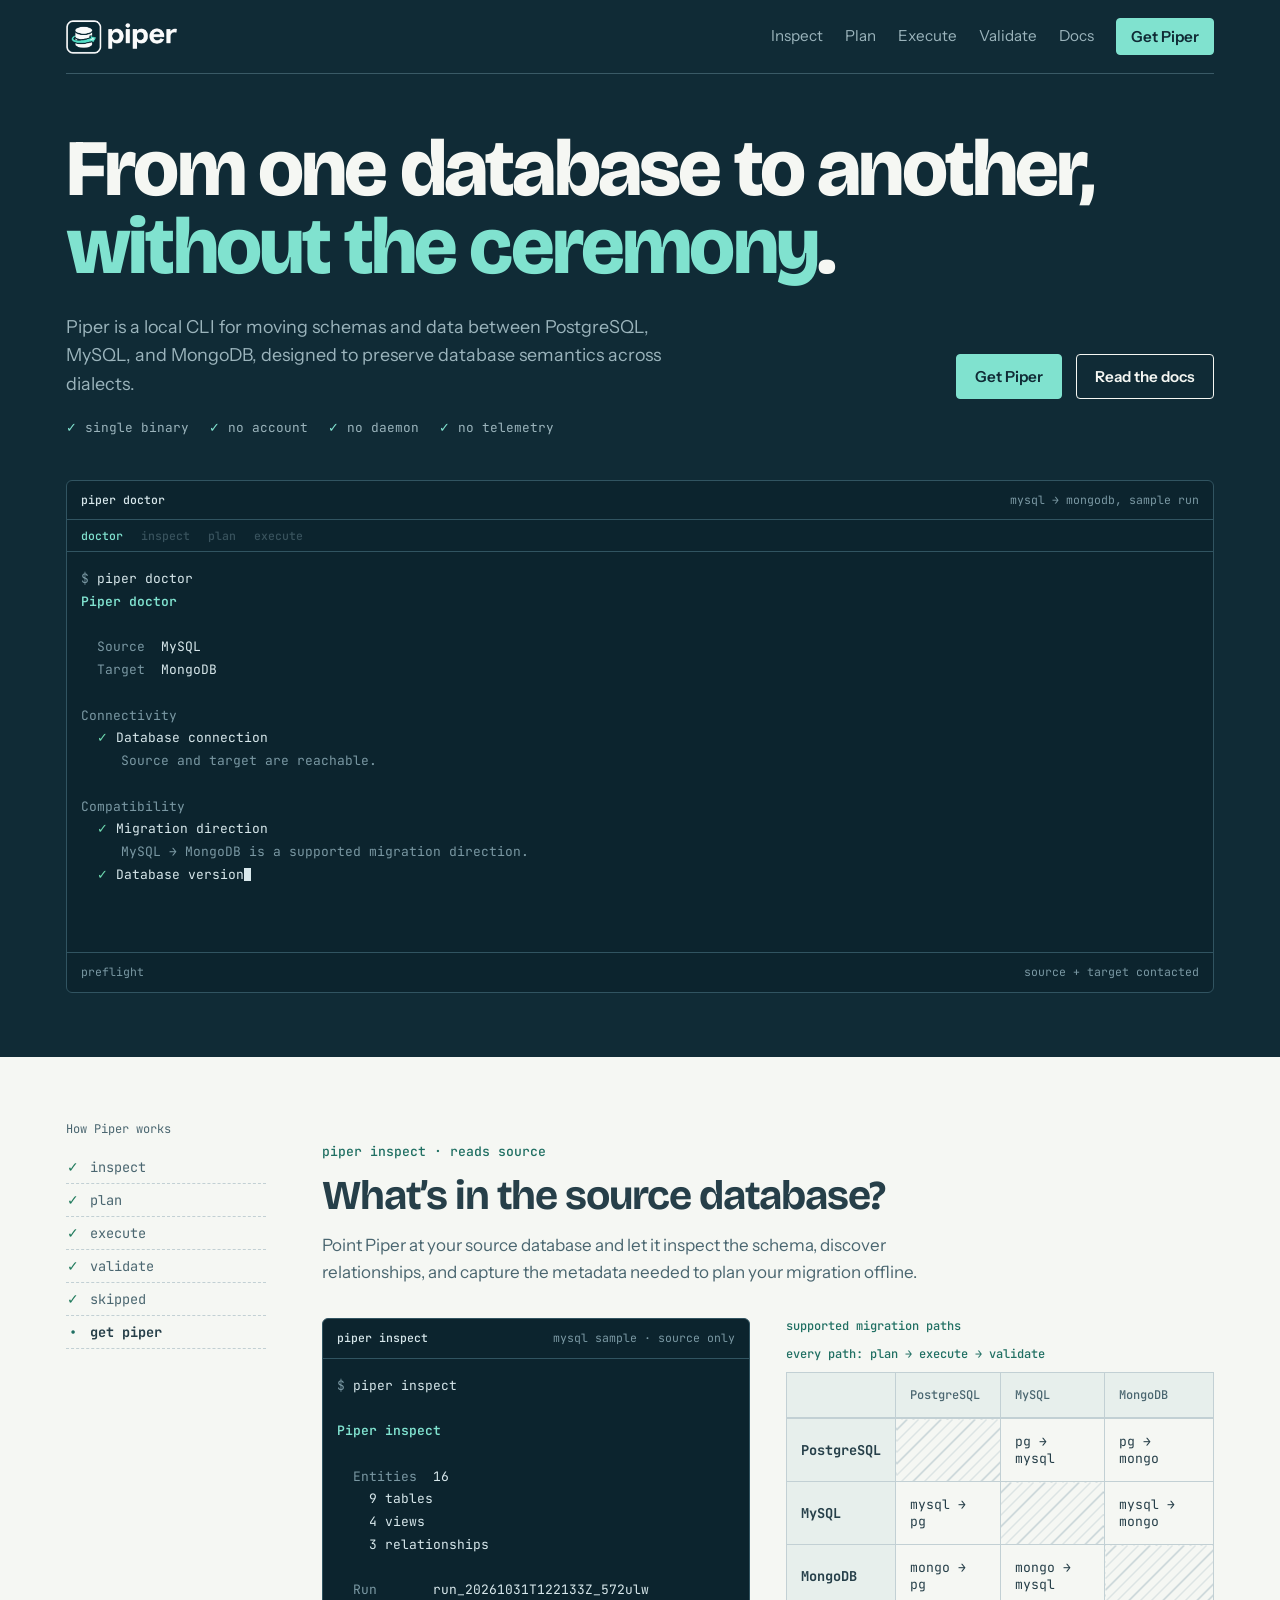
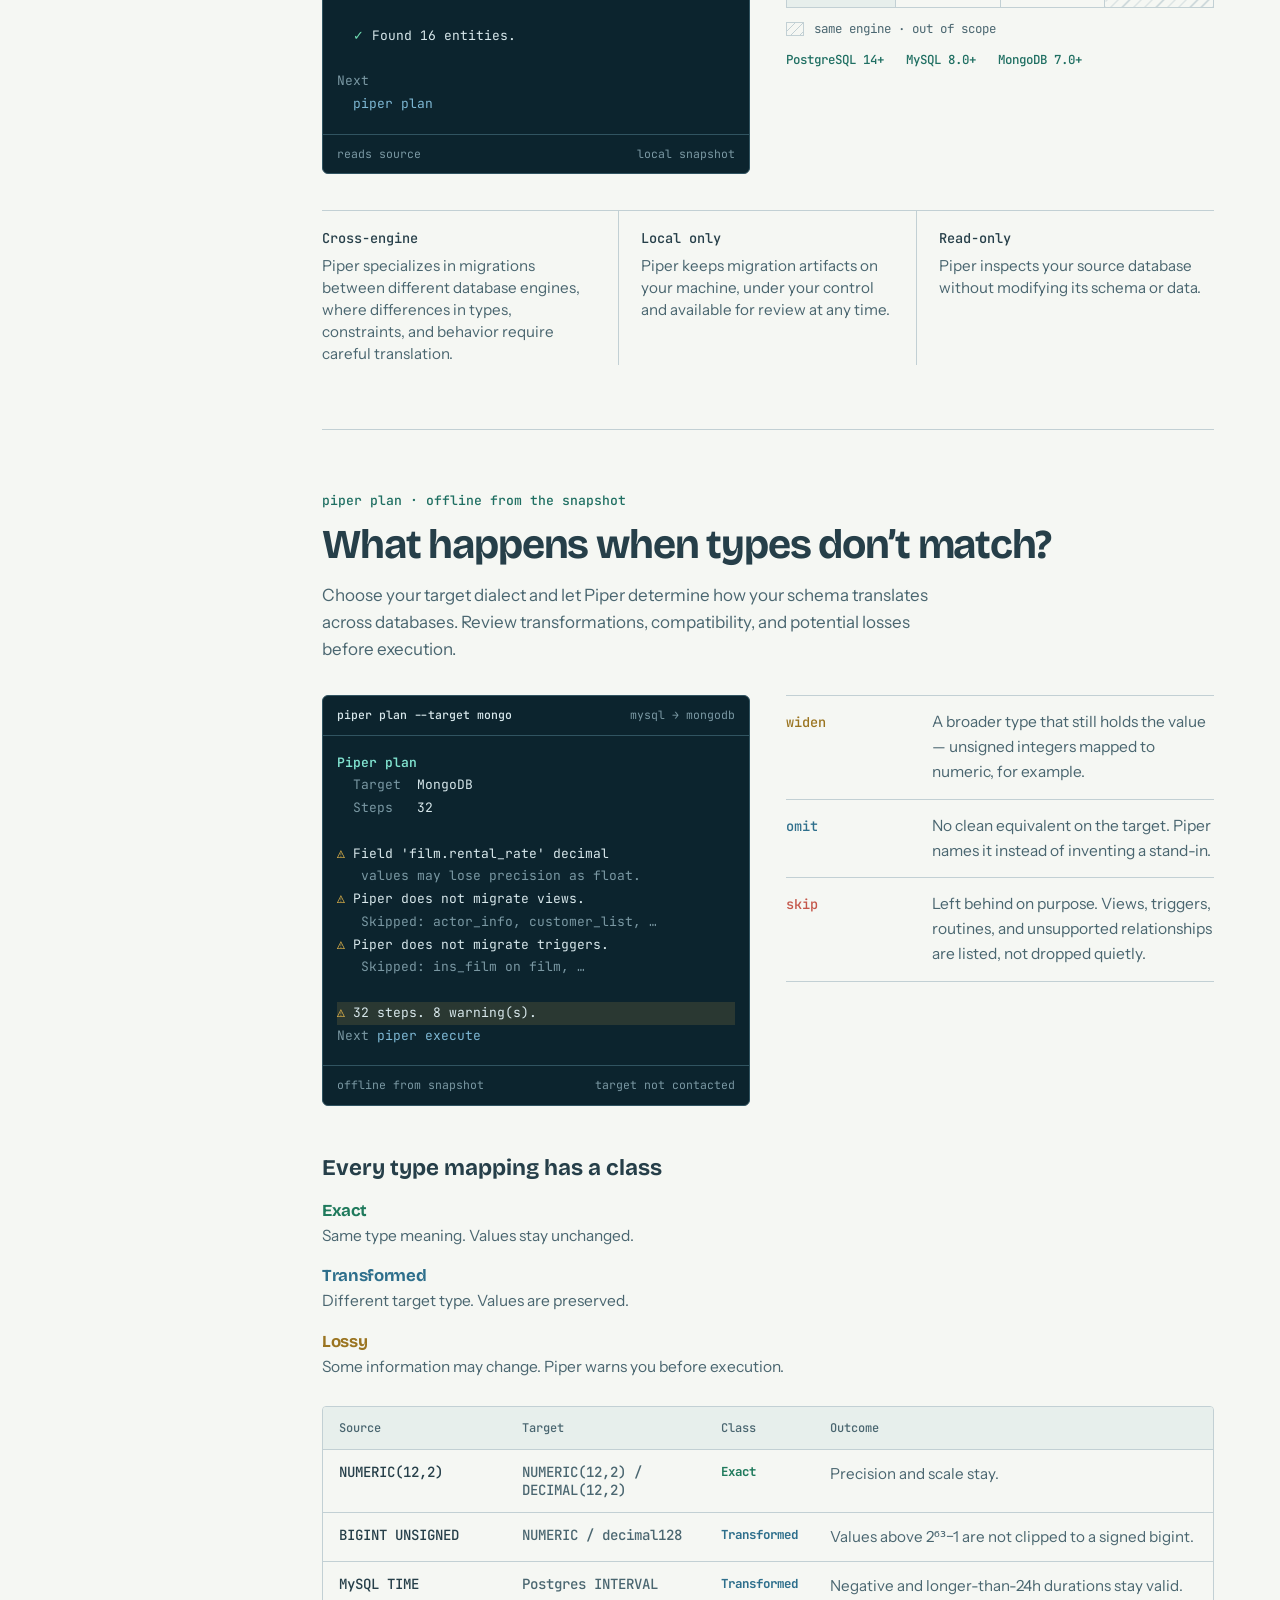
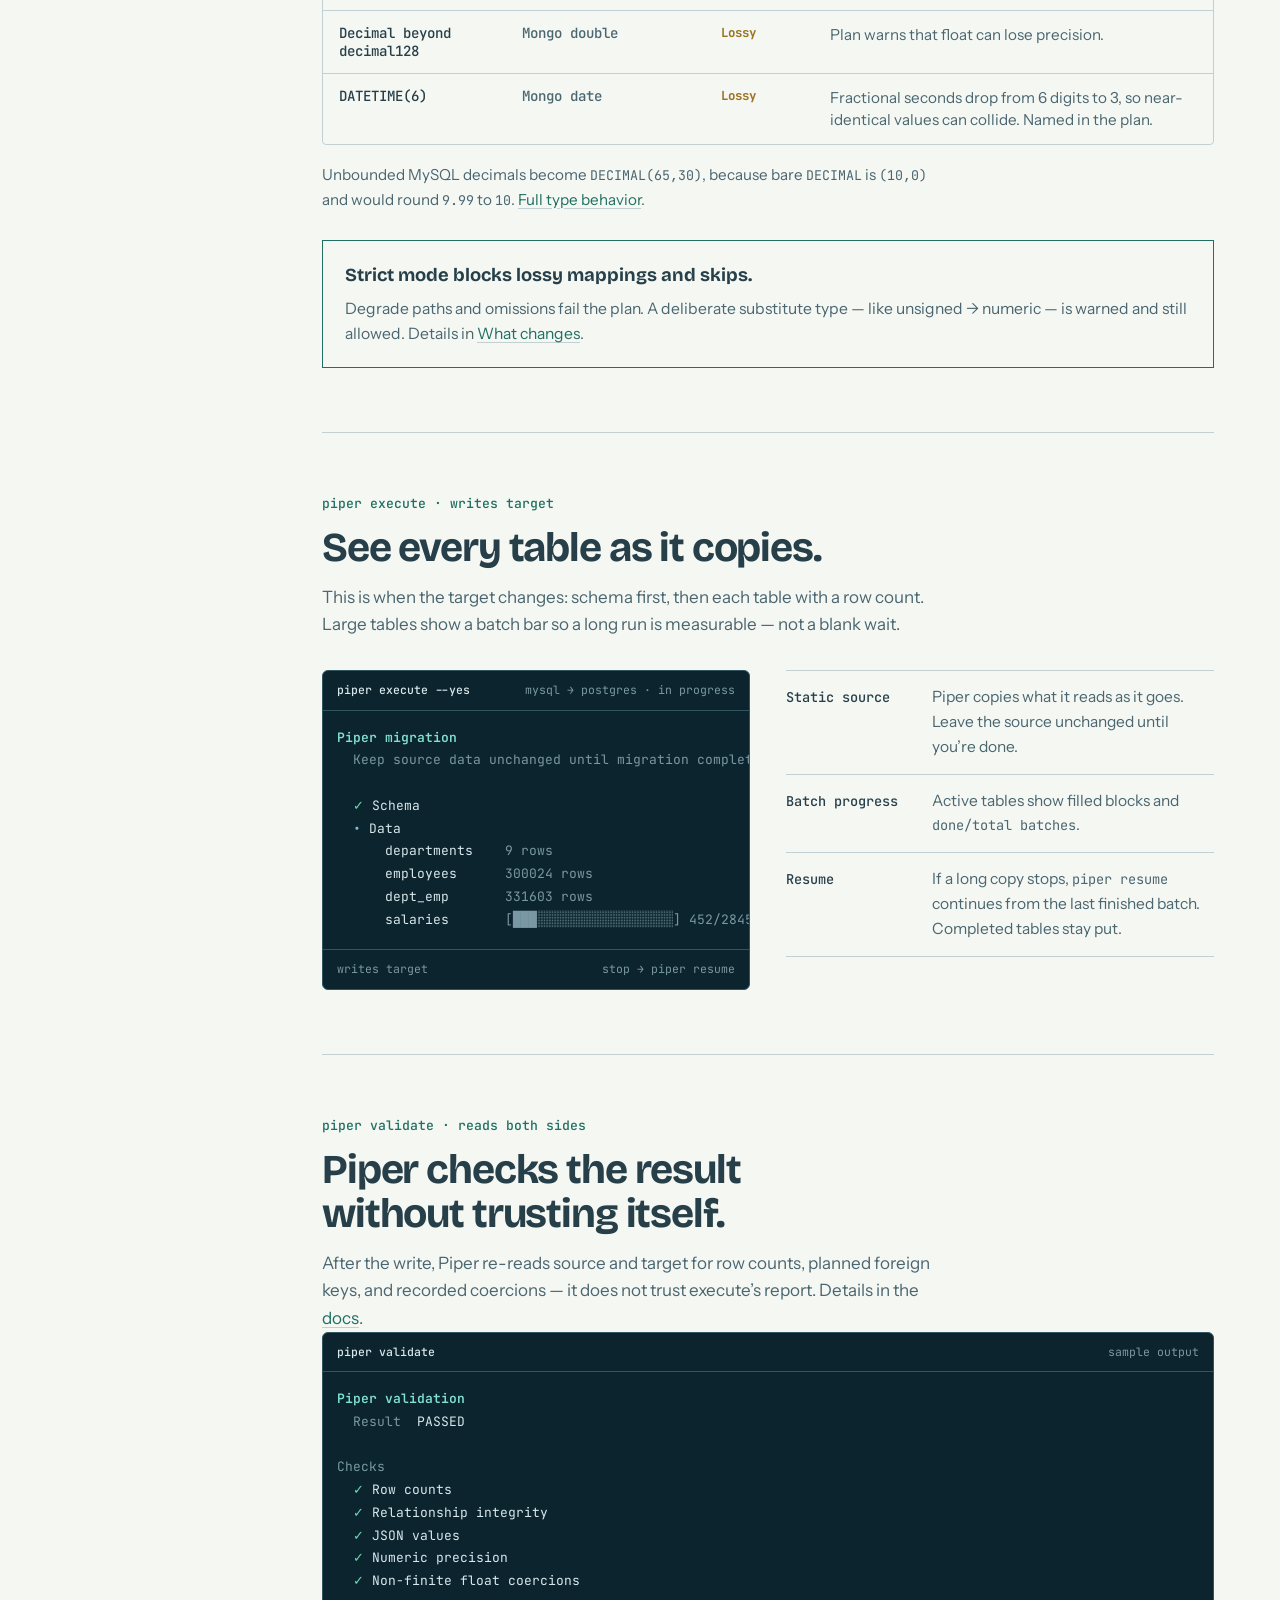
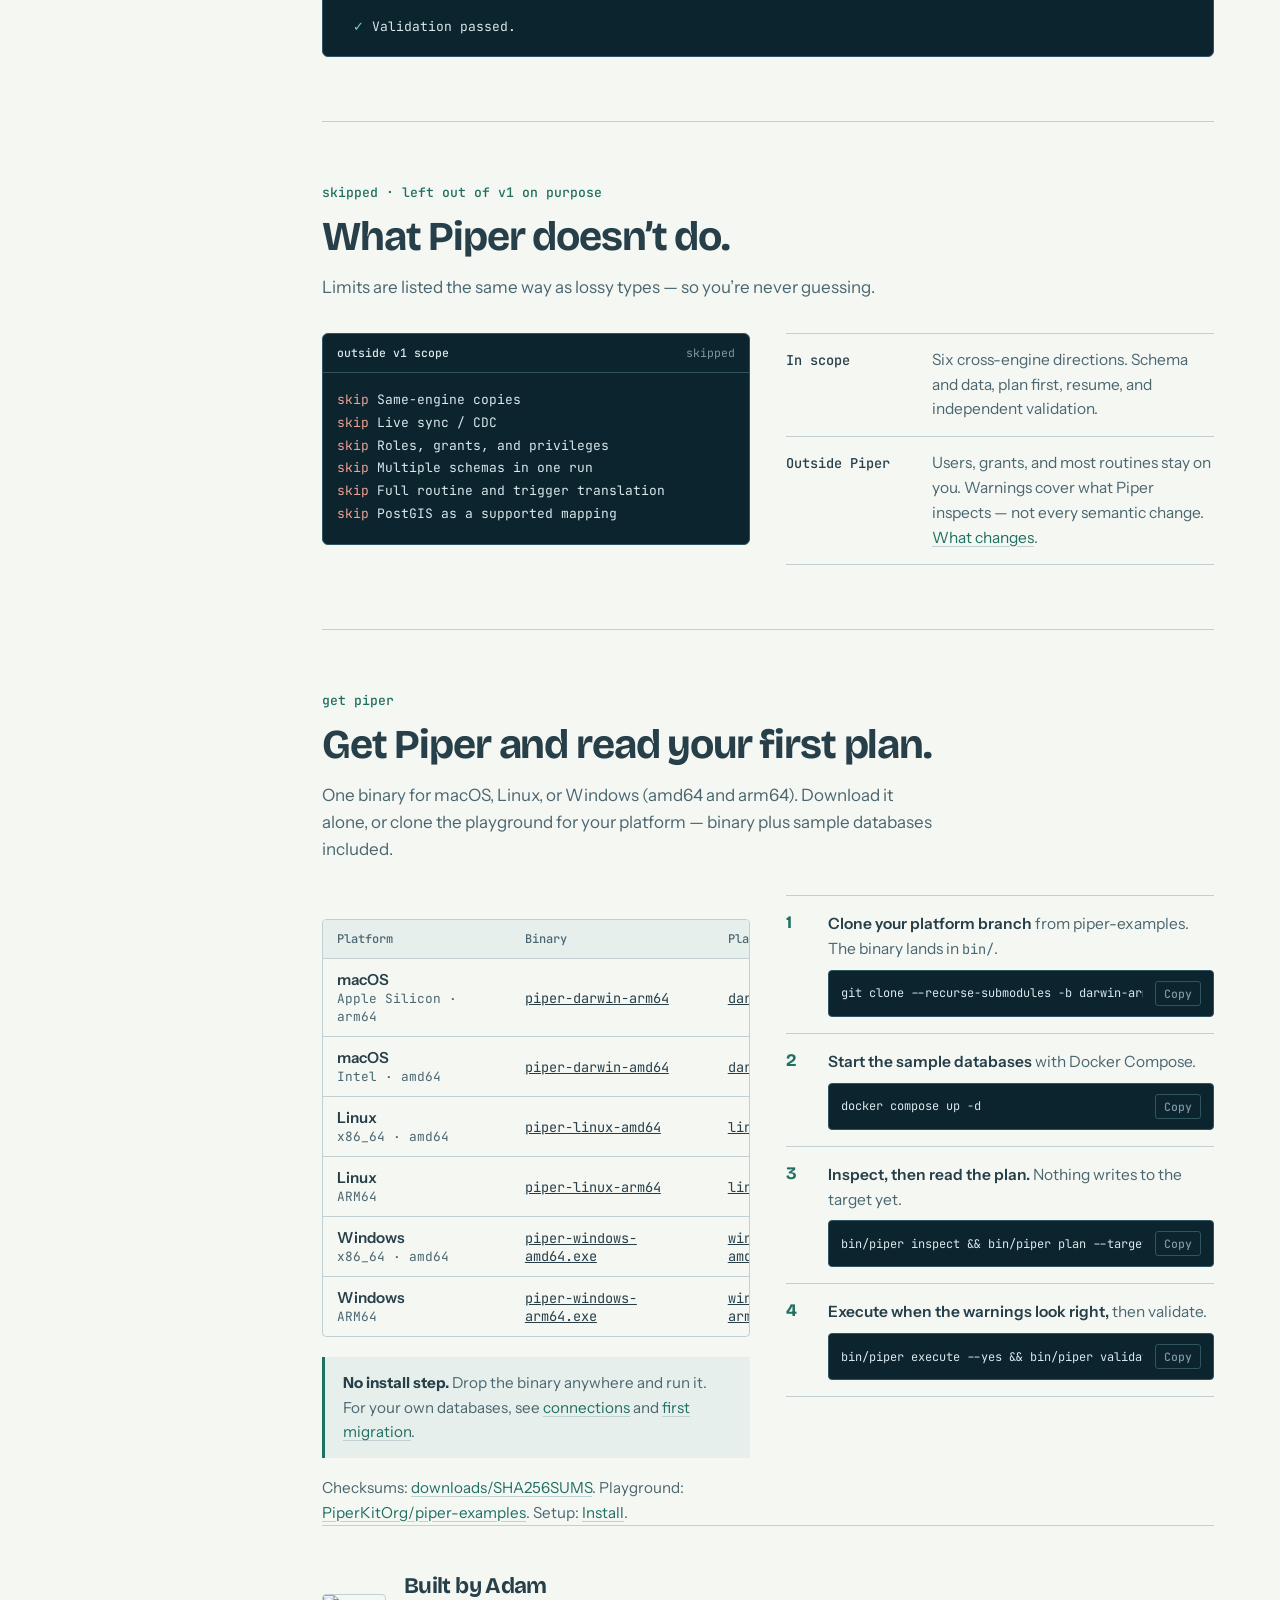
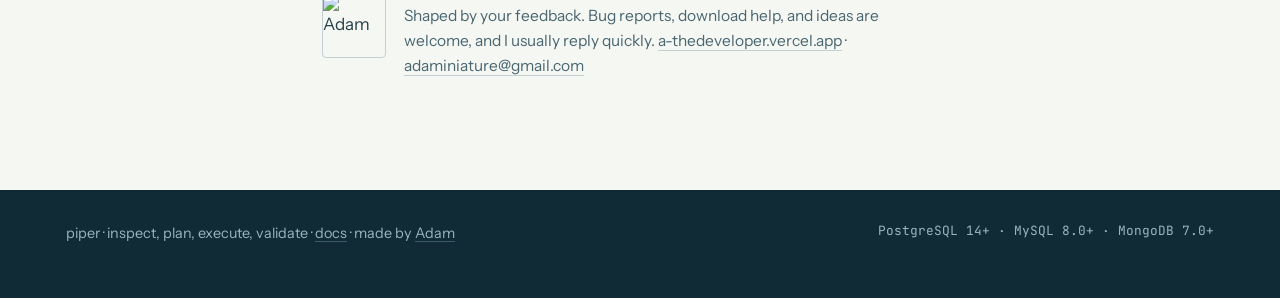
==== commit 1e2167a8: "refactor: improved inspect section" ====
--- a/index.html
+++ b/index.html
@@ -4,17 +4,15 @@
 <meta charset="utf-8">
 <meta name="viewport" content="width=device-width,initial-scale=1,viewport-fit=cover">
 <title>Piper — migrate databases with a plan you can read first</title>
-<meta name="description" content="Piper migrates schema and data across PostgreSQL, MySQL, and MongoDB. It carefully maps types and highlights potential issues before anything is written.">
+<meta name="description" content="Piper is a local CLI for moving schemas and data between PostgreSQL, MySQL, and MongoDB. It shows how types will map and flags known losses before you run the migration.">
 <meta name="claude:viewport-fit-sides" content="cover">
 <link rel="canonical" href="https://piperbyadam.vercel.app/">
 <meta property="og:title" content="Piper — migrate databases with a plan you can read first">
-<meta property="og:description" content="Piper migrates schema and data across PostgreSQL, MySQL, and MongoDB. It carefully maps types and highlights potential issues before anything is written.">
+<meta property="og:description" content="Piper is a local CLI for moving schemas and data between PostgreSQL, MySQL, and MongoDB. It shows how types will map and flags known losses before you run the migration.">
 <meta property="og:url" content="https://piperbyadam.vercel.app/">
 <meta property="og:type" content="website">
 <meta property="og:image" content="https://piperbyadam.vercel.app/og.png">
 <meta name="twitter:card" content="summary_large_image">
-<meta name="twitter:title" content="Piper — migrate databases with a plan you can read first">
-<meta name="twitter:description" content="Piper migrates schema and data across PostgreSQL, MySQL, and MongoDB. It carefully maps types and highlights potential issues before anything is written.">
 <meta name="twitter:image" content="https://piperbyadam.vercel.app/og.png">
 <link rel="icon" href="/favicon.ico" sizes="any">
 <link rel="icon" href="/favicon.png" type="image/png" sizes="48x48">
@@ -23,503 +21,390 @@
 <link rel="preconnect" href="https://fonts.googleapis.com">
 <link rel="preconnect" href="https://fonts.gstatic.com" crossorigin>
 <link rel="stylesheet" href="https://fonts.googleapis.com/css2?family=Bricolage+Grotesque:opsz,wght@12..96,500;12..96,700;12..96,800&family=Instrument+Sans:wght@400;500;600&family=JetBrains+Mono:wght@400;500;700&display=swap">
-<style>:root{color-scheme:light;box-sizing:border-box;padding-top:env(safe-area-inset-top,0px);padding-bottom:env(safe-area-inset-bottom,0px)}html{scroll-padding-top:env(safe-area-inset-top,0px)}body{margin:0;padding:0;font:14px -apple-system,BlinkMacSystemFont,sans-serif;background:#F5F7F3;color:#263F49}img{max-width:100%}[hidden]:not([hidden=until-found i]){display:none!important}</style>
 <style>
-/* Deep Current — precision without noise.
-   Hero + footer sit on Deep Ocean; content rides Porcelain.
-   Sea Glass is brand accent (fills, dark-surface text). Warnings stay warm gold; errors Soft Coral. */
 :root{
-  --deep-ocean:#102B36;
-  --sea-glass:#80E2CF;
-  --ocean-slate:#315461;
-  --porcelain:#F5F7F3;
-  --slate-ink:#263F49;
-  --soft-coral:#E88376;
-
-  --bg:var(--porcelain);
-  --bg2:#E7EFEC;
-  --fg:var(--slate-ink);
-  --muted:#4A6670;
-  --line:#C2D0D4;
-  --accent:var(--sea-glass);
-  --accent-ink:var(--deep-ocean);
-  --accent-text:#1F6F62;
-
-  --okc:#1F7A5C;
-  --widen:#9A7420;
-  --guess:#2E6F8C;
-  --skip:var(--soft-coral);
-  --info:#2E6F8C;
-
-  --term-bg:#0C242E;
-  --term-fg:#D8E8EC;
-  --term-dim:#7A98A3;
-  --term-line:var(--ocean-slate);
-  --t-ok:#6ED9B0;
-  --t-warn:#E0B34A;
-  --t-skip:#F0A094;
-  --t-info:#7EB8D4;
-  --t-title:var(--sea-glass);
-
+  color-scheme:light;box-sizing:border-box;
+  padding-top:env(safe-area-inset-top,0px);padding-bottom:env(safe-area-inset-bottom,0px);
+  --deep:#102B36;--glass:#80E2CF;--slate:#315461;--porcelain:#F5F7F3;--ink:#263F49;--coral:#E88376;
+  --bg:var(--porcelain);--bg2:#E7EFEC;--fg:var(--ink);--muted:#4A6670;--line:#C2D0D4;--acc:#1F6F62;
+  --okc:#1F7A5C;--widen:#9A7420;--guess:#2E6F8C;
+  --tbg:#0C242E;--tfg:#D8E8EC;--tdim:#7A98A3;--tline:var(--slate);
+  --t-ok:#6ED9B0;--t-warn:#E0B34A;--t-skip:#F0A094;--t-info:#7EB8D4;
   --display:'Bricolage Grotesque','Arial Narrow',system-ui,sans-serif;
   --body:'Instrument Sans',system-ui,-apple-system,'Segoe UI',sans-serif;
-  --mono:'JetBrains Mono',ui-monospace,'SFMono-Regular',Menlo,Consolas,monospace;
-  --ease:background-color .15s ease,border-color .15s ease,color .15s ease,filter .15s ease;
+  --mono:'JetBrains Mono',ui-monospace,Menlo,Consolas,monospace;
   --scroll-size:6px;
   --scroll-track:transparent;
   --scroll-thumb:#9BB4BC;
-  --scroll-thumb-hover:var(--ocean-slate);
-  color-scheme:light;
+  --scroll-thumb-hover:var(--slate);
 }
-
+html{scroll-behavior:smooth;scroll-padding-top:calc(env(safe-area-inset-top,0px) + 56px)}
 *{box-sizing:border-box;scrollbar-width:thin;scrollbar-color:var(--scroll-thumb) var(--scroll-track)}
 *::-webkit-scrollbar{width:var(--scroll-size);height:var(--scroll-size)}
 *::-webkit-scrollbar-track{background:var(--scroll-track)}
 *::-webkit-scrollbar-thumb{background:var(--scroll-thumb);border-radius:999px;border:1px solid transparent;background-clip:padding-box}
 *::-webkit-scrollbar-thumb:hover{background:var(--scroll-thumb-hover);border:1px solid transparent;background-clip:padding-box}
 *::-webkit-scrollbar-corner{background:transparent}
-html{scroll-behavior:smooth}
-body{
-  margin:0;
-  padding:0;
-  background:var(--bg); color:var(--fg);
-  font:400 1.0625rem/1.6 var(--body);
-  -webkit-font-smoothing:antialiased;
-}
-.wrap{
-  max-width:1160px;
-  margin:0 auto;
-  padding-left:max(16px,env(safe-area-inset-left,0px));
-  padding-right:max(16px,env(safe-area-inset-right,0px));
-}
-.band{width:100%}
-.band-deep{
-  --bg:var(--deep-ocean);
-  --bg2:#163740;
-  --fg:var(--porcelain);
-  --muted:#9BB4BC;
-  --line:#3A5A66;
-  --accent:var(--sea-glass);
-  --accent-ink:var(--deep-ocean);
-  --accent-text:var(--sea-glass);
-  background:var(--deep-ocean);
-  color:var(--fg);
-  color-scheme:dark;
-}
-.band-soft{background:var(--bg2)}
+body{margin:0;background:var(--bg);color:var(--fg);font:400 1.0625rem/1.6 var(--body);-webkit-font-smoothing:antialiased}
+img{max-width:100%}
+[hidden]:not([hidden=until-found i]){display:none!important}
 a{color:inherit}
-:focus-visible{outline:2px solid var(--accent-text);outline-offset:3px}
-.band-deep :focus-visible{outline-color:var(--sea-glass)}
-code,kbd{font-family:var(--mono);font-size:.88em}
 p{margin:0}
 h1,h2,h3{font-family:var(--display);margin:0;text-wrap:balance}
-
-/* header */
-.top{display:flex;align-items:center;justify-content:space-between;gap:16px;padding-block:20px;border-bottom:1px solid var(--line)}
-.mark{display:inline-flex;align-items:center;text-decoration:none;line-height:0}
-.mark img{height:36px;width:auto;display:block}
+code{font-family:var(--mono);font-size:.88em}
+:focus-visible{outline:2px solid var(--acc);outline-offset:3px}
+.wrap{max-width:1180px;margin:0 auto;padding-inline:max(16px,env(safe-area-inset-left,0px)) max(16px,env(safe-area-inset-right,0px))}
+
+/* hero (deep) */
+.deep{--bg:var(--deep);--bg2:#163740;--fg:var(--porcelain);--muted:#9BB4BC;--line:#3A5A66;--acc:var(--glass);background:var(--deep);color:var(--fg);color-scheme:dark}
+.top{display:flex;align-items:center;justify-content:space-between;gap:16px;padding-block:18px;border-bottom:1px solid var(--line)}
+.mark img{height:34px;width:auto;display:block}
 .nav{display:flex;align-items:center;gap:22px;font-size:.95rem}
-.nav a{text-decoration:none;color:var(--muted);transition:var(--ease)}
+.nav a{text-decoration:none;color:var(--muted)}
 .nav a:hover{color:var(--fg)}
-@media (max-width:760px){.nav .l{display:none}}
-/* Docs stays visible on small screens; section anchors hide via .l */
-
-/* buttons */
-.btn{display:inline-flex;align-items:center;gap:8px;padding:12px 18px;border:1px solid var(--fg);border-radius:4px;font:600 .95rem var(--body);text-decoration:none;color:var(--fg);background:transparent;cursor:pointer;transition:var(--ease)}
+.btn{display:inline-flex;align-items:center;padding:12px 18px;border:1px solid var(--fg);border-radius:4px;font:600 .95rem var(--body);text-decoration:none;color:var(--fg)}
 .btn:hover{background:var(--bg2)}
-.btn.p{background:var(--accent);border-color:var(--accent);color:var(--accent-ink)}
-.btn.p:hover{filter:brightness(1.05);background:var(--accent)}
-.btn.q{border-color:transparent;padding-inline:6px;text-decoration:underline;text-underline-offset:4px;text-decoration-color:var(--line)}
-.btn.q:hover{background:transparent;text-decoration-color:var(--fg)}
-.row{display:flex;flex-wrap:wrap;gap:10px 14px;align-items:center}
+.btn.p{background:var(--glass);border-color:var(--glass);color:var(--deep)}
+.btn.p:hover{filter:brightness(1.06)}
+.nav .btn.p{padding:8px 14px}
+.hero{padding-block:56px 64px}
+.hero h1{font-weight:800;font-size:clamp(2.4rem,6.4vw,5rem);line-height:.98;letter-spacing:-.035em;max-width:14em}
+.hero h1 em{font-style:normal;color:var(--glass)}
+.hero-row{display:grid;grid-template-columns:minmax(0,1fr) auto;gap:24px 48px;align-items:end;margin-top:26px}
+.lede{max-width:36em;font-size:1.12rem;color:var(--muted)}
+.lede strong{color:var(--fg);font-weight:600}
+.cta{display:flex;flex-wrap:wrap;gap:10px 14px;align-items:center}
+.facts{margin:20px 0 0;font:400 .8rem var(--mono);color:var(--muted);display:flex;flex-wrap:wrap;gap:4px 20px}
+.facts span::before{content:"✓ ";color:var(--glass)}
+.intro a,.note-local a,.strict a{color:var(--acc);text-underline-offset:3px;text-decoration-color:var(--line)}
+@media(max-width:820px){.hero-row{grid-template-columns:minmax(0,1fr)}.nav .l{display:none}}
 
 /* terminal */
-.term{background:var(--term-bg);color:var(--term-fg);border:1px solid var(--term-line);border-radius:6px;overflow:hidden;font-family:var(--mono);min-width:0}
-.band-deep .term{border-color:var(--line)}
-.term-bar{display:flex;justify-content:space-between;gap:12px;padding:10px 14px;border-bottom:1px solid var(--term-line);color:var(--term-dim);font-size:.72rem;letter-spacing:.03em}
-.term-bar b{font-weight:500;color:var(--term-fg)}
+.term{background:var(--tbg);color:var(--tfg);border:1px solid var(--tline);border-radius:6px;overflow:hidden;font-family:var(--mono);min-width:0;margin:0}
+.term-bar{display:flex;justify-content:space-between;gap:12px;padding:10px 14px;border-bottom:1px solid var(--tline);color:var(--tdim);font-size:.72rem}
+.term-bar b{font-weight:500;color:var(--tfg)}
 .term pre{margin:0;padding:16px 14px 18px;overflow-x:auto;font:400 .8125rem/1.75 var(--mono);tab-size:2}
-.term-foot{display:flex;justify-content:space-between;flex-wrap:wrap;gap:6px 16px;padding:10px 14px;border-top:1px solid var(--term-line);font-size:.72rem;color:var(--term-dim)}
-.d{color:var(--term-dim)}
-.o{color:var(--t-ok)}
-.w{color:var(--t-warn)}
-.s{color:var(--t-skip)}
-.i{color:var(--t-info)}
-.ttl{color:var(--t-title);font-weight:600}
-.lbl{color:var(--term-dim)}
+.term-foot{display:flex;justify-content:space-between;flex-wrap:wrap;gap:6px 16px;padding:10px 14px;border-top:1px solid var(--tline);font-size:.72rem;color:var(--tdim)}
+.d{color:var(--tdim)}.o{color:var(--t-ok)}.w{color:var(--t-warn)}.s{color:var(--t-skip)}.i{color:var(--t-info)}
+.ttl{color:var(--glass);font-weight:600}.lbl{color:var(--tdim)}
 .hl{background:rgba(224,179,74,.14);display:inline-block;width:100%}
-.cur{display:inline-block;width:.55em;height:1em;vertical-align:-.15em;background:var(--term-fg);animation:blink 1.1s steps(2,start) infinite}
+.cur{display:inline-block;width:.55em;height:1em;vertical-align:-.15em;background:var(--tfg);animation:blink 1.1s steps(2,start) infinite}
 @keyframes blink{to{visibility:hidden}}
-@media (prefers-reduced-motion:reduce){.cur{animation:none}html{scroll-behavior:auto}}
-
-/* hero run animation — stable DOM; no per-frame innerHTML rebuilds */
-.term-run{position:relative}
-.term-run .term-bar{align-items:center}
-.term-stages{display:flex;flex-wrap:wrap;gap:6px 12px;padding:8px 14px;border-bottom:1px solid var(--term-line);font:500 .68rem var(--mono);letter-spacing:.04em;text-transform:uppercase;color:var(--term-dim)}
-.term-stages span{opacity:.4;white-space:nowrap;transition:opacity .35s ease,color .35s ease}
-.term-stages span[aria-current="step"]{opacity:1;color:var(--t-title)}
-.term-stages span.is-done{opacity:.8;color:var(--t-ok)}
-.term-run pre{min-height:24rem;max-height:24rem;overflow-y:auto;white-space:pre-wrap;word-break:break-word}
-.term-run .run-cmd{color:var(--term-fg)}
-.term-run .run-bar{color:var(--t-info)}
-.term-run .run-bar-meta{color:var(--term-dim)}
-.term-run .run-body{transition:opacity .28s ease}
-.term-run.is-switching .run-body{opacity:0}
-@media (prefers-reduced-motion:reduce){
-  .term-stages{display:none}
-  .term-run .run-body{transition:none}
+.hero .term{margin-top:44px}
+.term-stages{display:flex;flex-wrap:wrap;gap:6px 18px;padding:8px 14px;border-bottom:1px solid var(--tline);font:500 .72rem var(--mono);color:var(--tdim)}
+.term-stages span{opacity:.4;white-space:nowrap;transition:opacity .35s,color .35s}
+.term-stages span[aria-current="step"]{opacity:1;color:var(--glass)}
+.term-stages span.is-done{opacity:.85;color:var(--t-ok)}
+.term-run pre{min-height:25rem;max-height:25rem;overflow-y:auto;white-space:pre-wrap;word-break:break-word}
+.term-run .run-bar{color:var(--t-info)}.term-run .run-bar-meta{color:var(--tdim)}
+.run-body{transition:opacity .28s}
+.is-switching .run-body{opacity:0}
+@media(prefers-reduced-motion:reduce){.cur{animation:none}html{scroll-behavior:auto}.term-stages{display:none}.run-body{transition:none}}
+
+/* the run log: rail + steps */
+.shell{display:grid;grid-template-columns:200px minmax(0,1fr);gap:56px;padding-top:24px}
+.rail{position:sticky;top:0;align-self:start;padding-top:40px;font:400 .85rem var(--mono)}
+.rail-id{color:var(--muted);font-size:.75rem;margin-bottom:14px}
+.rail a{display:flex;gap:10px;padding:7px 0;text-decoration:none;color:var(--muted);border-bottom:1px dashed var(--line)}
+.rail a i{font-style:normal;width:1em;text-align:center}
+.rail a:hover{color:var(--fg)}
+.rail a[aria-current="step"]{color:var(--fg);font-weight:700}
+.rail a[aria-current="step"] i{color:var(--acc)}
+.rail a.is-done i{color:var(--okc)}
+@media(max-width:900px){
+  .shell{display:block}
+  .rail{display:flex;gap:18px;overflow-x:auto;top:env(safe-area-inset-top,0px);z-index:5;background:var(--bg);padding:10px 0;margin-inline:-16px;padding-inline:16px;border-bottom:1px solid var(--line)}
+  .rail-id{display:none}.rail a{border:0;white-space:nowrap;padding:4px 0}
 }
-
-/* hero */
-.hero{display:grid;grid-template-columns:minmax(0,1fr) minmax(0,1.12fr);gap:48px;padding-block:64px 72px;align-items:center}
-.kicker{font:500 .78rem var(--mono);letter-spacing:.08em;text-transform:uppercase;color:var(--muted);margin-bottom:20px}
-.hero h1{font-weight:800;font-size:clamp(2.6rem,5.6vw,4.7rem);line-height:.98;letter-spacing:-.035em;color:var(--fg)}
-.hero h1 em{font-style:normal;color:var(--accent-text)}
-.lede{margin-top:24px;max-width:34em;font-size:1.12rem;color:var(--muted)}
-.lede strong{color:var(--fg);font-weight:600}
-.hero .row{margin-top:30px}
-.facts{margin-top:26px;font:400 .8rem var(--mono);color:var(--muted);display:flex;flex-wrap:wrap;gap:4px 18px}
-.facts span::before{content:"· ";color:var(--accent-text)}
-@media (max-width:900px){.hero{grid-template-columns:minmax(0,1fr);gap:36px;padding-block:40px 48px}}
-
-/* sections */
-section{padding-block:72px;border-top:1px solid var(--line)}
-.band-soft section{border-top-color:transparent}
-.eyebrow{font:500 .78rem var(--mono);letter-spacing:.08em;text-transform:uppercase;color:var(--accent-text);margin-bottom:14px}
-h2{font-weight:700;font-size:clamp(1.75rem,3.4vw,2.75rem);line-height:1.08;letter-spacing:-.028em;max-width:18em;color:var(--fg)}
+.step{padding-block:56px 64px;border-top:1px solid var(--line)}
+.step:first-of-type{border-top:0}
+.step-tag{display:inline-block;font:500 .82rem var(--mono);color:var(--acc);margin-bottom:14px}
+h2{font-weight:700;font-size:clamp(1.7rem,3.2vw,2.6rem);line-height:1.08;letter-spacing:-.028em;max-width:18em}
 .intro{margin-top:14px;max-width:36em;color:var(--muted)}
-.split{display:grid;grid-template-columns:minmax(0,.9fr) minmax(0,1.1fr);gap:40px;align-items:start}
-@media (max-width:900px){.split{grid-template-columns:minmax(0,1fr);gap:28px}section{padding-block:52px}}
-
-/* pipeline tabs */
-.pipe{margin-top:40px;display:grid;grid-template-columns:minmax(0,.85fr) minmax(0,1.15fr);gap:32px;align-items:start}
-@media (max-width:900px){.pipe{grid-template-columns:minmax(0,1fr)}}
-.tabs{border-top:1px solid var(--line)}
-.tab{display:grid;grid-template-columns:34px 1fr;column-gap:10px;width:100%;text-align:left;background:transparent;color:var(--fg);border:0;border-bottom:1px solid var(--line);padding:18px 14px 18px 8px;cursor:pointer;font:inherit;transition:var(--ease)}
-.tab:hover{background:var(--bg2)}
-.tab[aria-selected="true"]{background:var(--bg2);box-shadow:inset 3px 0 0 var(--accent-text)}
-.tab .n{font:700 1.4rem var(--display);color:var(--muted);grid-row:span 3}
-.tab[aria-selected="true"] .n{color:var(--accent-text)}
-.tab .cmd{font:500 1rem var(--mono)}
-.tab .ds{color:var(--muted);font-size:.97rem;margin-top:4px}
-.tab .tc{margin-top:8px;font:400 .72rem var(--mono);letter-spacing:.04em;text-transform:uppercase;color:var(--muted)}
-.panel[hidden]{display:none}
-.loop{margin-top:28px;display:grid;grid-template-columns:repeat(2,minmax(0,1fr));gap:20px 36px}
-.loop h3{font-size:1.15rem;font-weight:700;letter-spacing:-.02em}
-.loop p{margin-top:6px;color:var(--muted);font-size:.97rem}
-.loop a{color:var(--accent-text);text-decoration:underline;text-underline-offset:3px;text-decoration-color:var(--line)}
-.loop a:hover{text-decoration-color:var(--accent-text)}
-@media (max-width:700px){.loop{grid-template-columns:minmax(0,1fr);gap:18px}}
-
-/* why close */
-.why-close{margin-top:28px;max-width:34em}
-.why-close .punch{margin-top:10px;font:700 clamp(1.25rem,2.2vw,1.7rem)/1.25 var(--display);letter-spacing:-.02em}
-.why-close .mark-write{text-decoration:underline;text-decoration-color:var(--accent-text);text-decoration-thickness:2px;text-underline-offset:4px}
-.why-close a{color:var(--accent-text);text-decoration:underline;text-underline-offset:3px;text-decoration-color:var(--line)}
-.why-close a:hover{text-decoration-color:var(--accent-text)}
-
-/* type fidelity */
-.type-classes{margin-top:28px;display:flex;flex-wrap:wrap;gap:10px 22px;font:500 .85rem var(--mono)}
-.type-classes span{display:inline-flex;align-items:baseline;gap:8px}
-.type-classes .lab{letter-spacing:.04em;text-transform:uppercase;font-size:.72rem}
-.type-classes .lab.exact{color:var(--okc)}
-.type-classes .lab.xformed{color:var(--guess)}
-.type-classes .lab.lossy{color:var(--widen)}
-.type-classes .hint{color:var(--muted);font-weight:400;text-transform:none;letter-spacing:0;font-size:.9rem;font-family:var(--body)}
-.type-map{margin-top:28px;border:1px solid var(--line);border-radius:4px;overflow:hidden;background:var(--bg)}
-.type-map table{width:100%;border-collapse:collapse;table-layout:fixed}
-.type-map th,.type-map td{padding:14px 16px;text-align:left;vertical-align:top;border-bottom:1px solid var(--line)}
+.cols{display:grid;grid-template-columns:minmax(0,1fr) minmax(0,1fr);gap:28px 36px;margin-top:32px;align-items:start}
+@media(max-width:700px){.cols{grid-template-columns:minmax(0,1fr)}}
+.stack{display:grid;gap:20px;min-width:0}
+.lines{border-top:1px solid var(--line)}
+.lines div{display:grid;grid-template-columns:130px 1fr;gap:4px 16px;padding:14px 0;border-bottom:1px solid var(--line);align-items:baseline}
+.lines b{font:500 .85rem var(--mono)}
+.lines p{color:var(--muted);font-size:.97rem}
+.lines a,.foot-link a,.plain a{color:var(--acc);text-underline-offset:3px;text-decoration-color:var(--line)}
+@media(max-width:520px){.lines div{grid-template-columns:minmax(0,1fr)}}
+.plain{margin-top:18px;max-width:40em;color:var(--muted);font-size:.95rem}
+
+/* matrix */
+.mx-panel{min-width:0}
+.mx-head{display:flex;justify-content:space-between;gap:12px;flex-wrap:wrap;margin-bottom:10px;font:500 .75rem var(--mono);color:var(--acc)}
+.mxwrap{overflow-x:auto}
+table.mx{border-collapse:collapse;width:100%;min-width:420px;font:400 .82rem var(--mono)}
+.mx th,.mx td{border:1px solid var(--line);padding:14px;text-align:left;vertical-align:middle}
+.mx thead th{font-weight:500;color:var(--muted);background:var(--bg2);font-size:.75rem}
+.mx tbody th{background:var(--bg2);font-size:.85rem}
+.mx td.no{background:repeating-linear-gradient(135deg,transparent 0 7px,var(--line) 7px 8px);color:transparent;font-size:0}
+.mx-legend{display:flex;align-items:center;gap:10px;margin-top:12px;font:400 .78rem var(--mono);color:var(--muted)}
+.mx-swatch{width:18px;height:14px;border:1px solid var(--line);flex:none;background:repeating-linear-gradient(135deg,transparent 0 5px,var(--line) 5px 6px)}
+.engines{margin-top:14px;display:flex;flex-wrap:wrap;justify-content:flex-start;gap:6px 22px;font:500 .78rem var(--mono);color:var(--acc);text-align:left}
+.notes-row{display:grid;grid-template-columns:repeat(3,minmax(0,1fr));gap:0;margin-top:36px;border-top:1px solid var(--line)}
+.notes-row > div{padding:18px 22px 0 0;border-right:1px solid var(--line)}
+.notes-row > div:last-child{border-right:0;padding-right:0}
+.notes-row > div:not(:first-child){padding-left:22px}
+.notes-row b{display:block;font:500 .85rem var(--mono);margin-bottom:8px}
+.notes-row p{color:var(--muted);font-size:.95rem;line-height:1.45}
+@media(max-width:700px){
+  .notes-row{grid-template-columns:minmax(0,1fr)}
+  .notes-row > div{border-right:0;padding:16px 0 0;border-bottom:1px solid var(--line)}
+  .notes-row > div:not(:first-child){padding-left:0}
+  .notes-row > div:last-child{border-bottom:0}
+}
+
+/* type map */
+.type-map{margin-top:28px;border:1px solid var(--line);border-radius:4px;overflow-x:auto}
+.type-map table{width:100%;min-width:640px;border-collapse:collapse}
+.type-map th,.type-map td{padding:13px 16px;text-align:left;vertical-align:top;border-bottom:1px solid var(--line)}
 .type-map tr:last-child td{border-bottom:0}
-.type-map thead th{font:500 .68rem var(--mono);letter-spacing:.08em;text-transform:uppercase;color:var(--muted);background:var(--bg2);padding-block:11px}
-.type-map .src,.type-map .tgt{font:500 .88rem var(--mono);color:var(--fg);word-break:break-word}
-.type-map .tgt{color:var(--muted)}
-.type-map .arrow{width:2.2em;color:var(--muted);font:500 .88rem var(--mono);text-align:center;padding-inline:4px}
-.type-map .cls{width:7.5em;font:700 .68rem var(--mono);letter-spacing:.06em;text-transform:uppercase;white-space:nowrap}
-.type-map .cls.exact{color:var(--okc)}
-.type-map .cls.xformed{color:var(--guess)}
-.type-map .cls.lossy{color:var(--widen)}
-.type-map .note{color:var(--muted);font-size:.95rem;line-height:1.45}
-.type-foot{margin-top:18px;max-width:42em;color:var(--muted);font-size:.95rem}
-.type-foot a{color:var(--accent-text);text-decoration:underline;text-underline-offset:3px;text-decoration-color:var(--line)}
-.type-foot a:hover{text-decoration-color:var(--accent-text)}
-@media (max-width:720px){
-  .type-map{overflow-x:auto}
-  .type-map table{min-width:640px}
-}
-
-/* honesty words */
-.words{margin-top:36px;border-top:1px solid var(--line)}
-.word{display:grid;grid-template-columns:96px 1fr;gap:6px 18px;padding:18px 0;border-bottom:1px solid var(--line);align-items:baseline}
-.word b{font:700 .85rem var(--mono);letter-spacing:.06em;text-transform:uppercase}
-.word.wd b{color:var(--widen)} .word.gs b{color:var(--guess)} .word.sk b{color:var(--skip)}
-.word p{color:var(--muted);font-size:.98rem}
-.word p strong{color:var(--fg);font-weight:600}
-.word a{color:var(--accent-text);text-decoration:underline;text-underline-offset:3px;text-decoration-color:var(--line)}
-.word a:hover{text-decoration-color:var(--accent-text)}
-.strict{margin-top:28px;padding:20px 22px;border:1px solid var(--accent-text);background:var(--bg)}
-.strict h3{font-size:1.15rem;font-weight:700;letter-spacing:-.015em}
+.type-map thead th{font:500 .75rem var(--mono);color:var(--muted);background:var(--bg2)}
+.src{font:500 .88rem var(--mono)}.tgt{font:500 .88rem var(--mono);color:var(--muted)}
+.cls{font:700 .78rem var(--mono);white-space:nowrap}
+.cls.exact{color:var(--okc)}.cls.xf{color:var(--guess)}.cls.lossy{color:var(--widen)}
+.class-defs{margin-top:14px;display:grid;gap:18px;max-width:36em}
+.class-defs dt{font:700 1.05rem var(--display);letter-spacing:-.02em}
+.class-defs dd{margin:4px 0 0;color:var(--muted);font-size:.97rem;line-height:1.45}
+.note{color:var(--muted);font-size:.95rem;line-height:1.45}
+.strict{margin-top:28px;padding:20px 22px;border:1px solid var(--acc)}
+.strict h3{font-size:1.15rem;font-weight:700}
 .strict p{margin-top:6px;color:var(--muted);font-size:.98rem}
-.strict a{color:var(--accent-text);text-decoration:underline;text-underline-offset:3px;text-decoration-color:var(--line)}
-.strict a:hover{text-decoration-color:var(--accent-text)}
-
-/* operator */
-.ops{margin-top:36px;display:grid;gap:0;border-top:1px solid var(--line)}
-.op{display:grid;grid-template-columns:150px 1fr;gap:6px 18px;padding:16px 0;border-bottom:1px solid var(--line);align-items:baseline}
-.op b{font:500 .85rem var(--mono)}
-.op p{color:var(--muted);font-size:.98rem}
-.stack{display:grid;gap:20px;min-width:0}
-@media (max-width:520px){.op,.word{grid-template-columns:minmax(0,1fr)}}
-
-/* matrix */
-.mxwrap{overflow-x:auto;min-width:0}
-table.mx{border-collapse:collapse;width:100%;min-width:480px;font-family:var(--mono);font-size:.82rem;background:var(--bg)}
-.mx th,.mx td{border:1px solid var(--line);padding:16px 14px;text-align:left;vertical-align:middle}
-.mx thead th{font-weight:500;color:var(--muted);font-size:.72rem;letter-spacing:.06em;text-transform:uppercase;background:var(--bg2)}
-.mx-key{white-space:nowrap}
-.mx tbody th{font-weight:700;background:var(--bg2);font-size:.85rem;color:var(--fg)}
-.mx td.yes{color:var(--fg)}
-.mx td.yes small{display:block;color:var(--muted);font-size:.72rem;margin-top:2px}
-.mx td.no{color:var(--muted);background:repeating-linear-gradient(135deg,transparent 0 7px,var(--line) 7px 8px);font-size:.72rem}
-.engines{margin-top:18px;display:flex;flex-wrap:wrap;gap:6px 22px;font:400 .85rem var(--mono);color:var(--muted)}
-.engines b{color:var(--fg);font-weight:500}
-
-/* boundaries */
-.support{margin-top:36px}
-.support h3,.scope-out h3{font-size:1.05rem;font-weight:700;letter-spacing:-.015em;margin-bottom:16px}
-.support-grid{display:grid;grid-template-columns:repeat(3,minmax(0,1fr));gap:1px;border:1px solid var(--line);background:var(--line);border-radius:4px;overflow:hidden}
-.support-grid > div{background:var(--bg);padding:20px 18px}
-.support-grid b{display:block;font-weight:600;font-size:1rem;letter-spacing:-.01em;color:var(--fg)}
-.support-grid p{margin-top:6px;color:var(--muted);font-size:.95rem;line-height:1.45}
-.scope-out{margin-top:28px;padding:20px 22px;border-left:3px solid var(--line);background:var(--bg2)}
-.scope-out h3{color:var(--muted);font-weight:600;margin-bottom:12px}
-.scope-list{list-style:none;margin:0;padding:0;display:grid;grid-template-columns:repeat(2,minmax(0,1fr));gap:8px 28px}
-.scope-list li{color:var(--muted);font-size:.95rem;padding-left:1.1em;position:relative}
-.scope-list li::before{content:"–";position:absolute;left:0;color:var(--muted)}
-.scope-note{margin-top:18px;font-size:.92rem;color:var(--muted)}
-.scope-note a{color:var(--accent-text);text-decoration:underline;text-underline-offset:3px;text-decoration-color:var(--line)}
-.scope-note a:hover{text-decoration-color:var(--accent-text)}
-@media (max-width:800px){.support-grid{grid-template-columns:minmax(0,1fr)}.scope-list{grid-template-columns:minmax(0,1fr)}}
-@media (min-width:801px) and (max-width:980px){.support-grid{grid-template-columns:repeat(2,minmax(0,1fr))}}
+.words b.wd{color:var(--widen)}.words b.gs{color:var(--guess)}.words b.sk{color:#C4574A}
 
 /* get */
-.get{display:grid;grid-template-columns:minmax(0,1fr) minmax(0,1fr);gap:48px;align-items:start}
-.get > *{min-width:0}
-@media (max-width:900px){.get{grid-template-columns:minmax(0,1fr);gap:32px}}
-.steps{margin:0;padding:0;list-style:none;display:grid;gap:0;border-top:1px solid var(--line);min-width:0}
+.plats{margin-top:24px;border:1px solid var(--line);border-radius:4px;overflow-x:auto}
+.plats table{width:100%;min-width:520px;border-collapse:collapse;font:400 .85rem var(--mono)}
+.plats th,.plats td{padding:11px 14px;text-align:left;border-bottom:1px solid var(--line)}
+.plats th{background:var(--bg2);font-weight:500;color:var(--muted);font-size:.75rem}
+.plats tr:last-child td{border-bottom:0}
+.os{font:600 .95rem var(--body)}.meta{color:var(--muted);font-size:.8rem}
+.steps{margin:0;padding:0;list-style:none;border-top:1px solid var(--line)}
 .steps li{display:grid;grid-template-columns:30px minmax(0,1fr);gap:6px 12px;padding:16px 0;border-bottom:1px solid var(--line)}
-.steps .n{font:700 1.1rem var(--display);color:var(--accent-text)}
-.steps p{color:var(--muted);font-size:.97rem}
-.steps p strong{color:var(--fg);font-weight:600}
-.cmdline{display:flex;align-items:center;gap:12px;margin-top:8px;padding:10px 12px;max-width:100%;min-width:0;background:var(--term-bg);color:var(--term-fg);border:1px solid var(--term-line);border-radius:4px;font:400 .85rem var(--mono)}
-.cmdline code{flex:1 1 auto;overflow-x:auto;white-space:nowrap;min-width:0;scrollbar-width:none;-ms-overflow-style:none}
-.cmdline code::-webkit-scrollbar{display:none}
-.cmdline button{flex:none;background:transparent;border:1px solid var(--term-line);color:var(--term-dim);border-radius:3px;font:500 .72rem var(--mono);padding:4px 8px;cursor:pointer;transition:var(--ease)}
-.cmdline button:hover{color:var(--term-fg);border-color:var(--term-dim)}
-.small{margin-top:14px;font-size:.9rem;color:var(--muted)}
-.small a{text-decoration:underline;text-underline-offset:3px;text-decoration-color:var(--line)}
-.small a:hover{text-decoration-color:var(--fg)}
-.dl{margin-top:28px;display:grid;gap:10px}
-.plats{margin-top:22px;border:1px solid var(--line);border-radius:4px;overflow:hidden;background:var(--bg)}
-.plats table{width:100%;border-collapse:collapse;font:400 .85rem var(--mono)}
-.plats th,.plats td{padding:12px 14px;text-align:left;border-bottom:1px solid var(--line);vertical-align:middle}
-.plats th{background:var(--bg2);font-weight:500;color:var(--muted);font-size:.72rem;letter-spacing:.06em;text-transform:uppercase}
-.plats tr:last-child td{border-bottom:0}
-.plats td a{color:var(--fg);text-decoration:underline;text-underline-offset:3px;text-decoration-color:var(--line)}
-.plats td a:hover{text-decoration-color:var(--fg)}
-.plats .os{font-weight:600;font-family:var(--body);font-size:.95rem}
-.plats .meta{color:var(--muted);font-size:.8rem}
-.note-local{margin-top:20px;padding:16px 18px;border-left:3px solid var(--accent-text);background:var(--bg);color:var(--muted);font-size:.95rem}
-.note-local strong{color:var(--fg);font-weight:600}
-
-/* creator */
-#creator{text-align:center}
-#creator .eyebrow{margin-inline:auto}
-.creator{display:flex;flex-direction:column;align-items:center;gap:18px;max-width:34em;margin-inline:auto}
-.creator img{width:72px;height:72px;border-radius:4px;object-fit:cover;border:1px solid var(--line);background:var(--bg2)}
-.creator h2{font-size:clamp(1.55rem,2.8vw,2rem);max-width:none}
-.creator .intro{margin-top:10px;margin-inline:auto}
-.creator .links{margin-top:18px;display:flex;flex-wrap:wrap;justify-content:center;gap:10px 18px;align-items:center;font:500 .95rem var(--body)}
-.creator .links a{color:var(--fg);text-decoration:underline;text-underline-offset:4px;text-decoration-color:var(--line)}
-.creator .links a:hover{text-decoration-color:var(--fg)}
-.creator .links .sep{color:var(--line);font-weight:400}
-
-footer{padding-block:36px 56px;display:flex;flex-wrap:wrap;justify-content:space-between;gap:16px;color:var(--muted);font-size:.9rem}
-footer .mono{font-family:var(--mono);font-size:.8rem}
-footer a{color:inherit;text-decoration:underline;text-underline-offset:3px;text-decoration-color:var(--line);transition:var(--ease)}
-footer a:hover{color:var(--fg);text-decoration-color:var(--fg)}
+.steps .n{font:700 1.1rem var(--display);color:var(--acc)}
+.steps p{color:var(--muted);font-size:.97rem}.steps p strong{color:var(--fg);font-weight:600}
+.cmdline{display:flex;align-items:center;gap:12px;margin-top:8px;padding:10px 12px;background:var(--tbg);color:var(--tfg);border:1px solid var(--tline);border-radius:4px;font:400 .85rem var(--mono);min-width:0}
+.cmdline code{flex:1;overflow-x:auto;white-space:nowrap;min-width:0;scrollbar-width:none}
+.cmdline button{flex:none;background:transparent;border:1px solid var(--tline);color:var(--tdim);border-radius:3px;font:500 .72rem var(--mono);padding:4px 8px;cursor:pointer}
+.cmdline button:hover{color:var(--tfg)}
+.note-local{margin-top:20px;padding:14px 18px;border-left:3px solid var(--acc);background:var(--bg2);color:var(--muted);font-size:.95rem}
+.note-local strong{color:var(--fg)}
+
+/* closing */
+.creator{display:flex;gap:18px;align-items:center;padding-block:48px;border-top:1px solid var(--line)}
+.creator img{width:64px;height:64px;border-radius:4px;border:1px solid var(--line);flex:none}
+.creator h2{font-size:1.4rem}
+.creator p{margin-top:6px;color:var(--muted);font-size:.97rem;max-width:34em}
+.creator a{text-underline-offset:4px;text-decoration-color:var(--line)}
+footer{padding-block:32px 52px;display:flex;flex-wrap:wrap;justify-content:space-between;gap:16px;color:var(--muted);font-size:.9rem}
+footer .mono{font:400 .8rem var(--mono)}
+footer a{text-underline-offset:3px;text-decoration-color:var(--line)}
 </style>
 <script type="application/ld+json">
-{
-  "@context": "https://schema.org",
-  "@type": "SoftwareApplication",
-  "name": "Piper",
-  "applicationCategory": "DeveloperApplication",
-  "operatingSystem": "macOS, Linux, Windows",
-  "description": "Piper migrates schema and data across PostgreSQL, MySQL, and MongoDB. It carefully maps types and highlights potential issues before anything is written.",
-  "url": "https://piperbyadam.vercel.app/",
-  "offers": {
-    "@type": "Offer",
-    "price": "0",
-    "priceCurrency": "USD"
-  },
-  "author": {
-    "@type": "Person",
-    "name": "Adam"
-  }
-}
+{"@context":"https://schema.org","@type":"SoftwareApplication","name":"Piper","applicationCategory":"DeveloperApplication","operatingSystem":"macOS, Linux, Windows","description":"Piper is a local CLI for moving schemas and data between PostgreSQL, MySQL, and MongoDB. It shows how types will map and flags known losses before you run the migration.","url":"https://piperbyadam.vercel.app/","offers":{"@type":"Offer","price":"0","priceCurrency":"USD"},"author":{"@type":"Person","name":"Adam"}}
 </script>
 </head>
 <body>
 
-<div class="band band-deep" id="top">
+<div class="deep" id="top">
 <div class="wrap">
-
 <header class="top">
-  <a class="mark" href="#top" aria-label="Piper home">
-    <img src="logo.png" alt="" width="118" height="36" decoding="async">
-  </a>
+  <a class="mark" href="#top" aria-label="Piper home"><img src="logo.png" alt="" width="118" height="36" decoding="async"></a>
   <nav class="nav" aria-label="Primary">
-    <a class="l" href="#how">How it works</a>
-    <a class="l" href="#honesty">Plan first</a>
-    <a class="l" href="#types">Types</a>
-    <a class="l" href="#matrix">Supported</a>
-    <a class="l" href="#limits">Boundaries</a>
+    <a class="l" href="#inspect">Inspect</a>
+    <a class="l" href="#plan">Plan</a>
+    <a class="l" href="#execute">Execute</a>
+    <a class="l" href="#validate">Validate</a>
     <a href="docs/index.html">Docs</a>
     <a class="btn p" href="#get">Get Piper</a>
   </nav>
 </header>
 
-<!-- HERO -->
 <div class="hero">
-  <div>
-    <p class="kicker">PostgreSQL · MySQL · MongoDB</p>
-    <h1>Know <em>what changes</em> before Piper writes a byte.</h1>
-    <p class="lede">Moving between databases shouldn't mean guessing what happens to your data. Piper handles schema and data migration across PostgreSQL, MySQL, and MongoDB, carefully maps types, and highlights potential issues before anything is written.</p>
-    <div class="row">
+  <h1>From one database to another, <em>without the ceremony</em>.</h1>
+  <div class="hero-row">
+    <p class="lede">Piper is a local CLI for moving schemas and data between PostgreSQL, MySQL, and MongoDB, designed to preserve database semantics across dialects.</p>
+    <div class="cta">
       <a class="btn p" href="#get">Get Piper</a>
-      <a class="btn" href="#get">Try the playground</a>
-      <a class="btn q" href="docs/index.html">Read the docs</a>
-    </div>
-    <p class="facts" aria-label="Key facts"><span>single binary</span><span>no account</span><span>no daemon</span><span>no telemetry</span></p>
-  </div>
-
-  <figure class="term term-run" style="margin:0" id="hero-run" aria-label="Animated sample Piper run: doctor, inspect, plan, execute">
-    <div class="term-bar"><b id="hero-run-title">piper doctor</b><span id="hero-run-meta">mysql → mongodb · sample run</span></div>
+      <a class="btn" href="docs/index.html">Read the docs</a>
+    </div>
+  </div>
+  <p class="facts" aria-label="Key facts"><span>single binary</span><span>no account</span><span>no daemon</span><span>no telemetry</span></p>
+
+  <figure class="term term-run" id="hero-run" aria-label="Animated sample Piper run: doctor, inspect, plan, execute">
+    <div class="term-bar"><b id="hero-run-title">piper doctor</b><span id="hero-run-meta">mysql → mongodb, sample run</span></div>
     <div class="term-stages" id="hero-run-stages" aria-hidden="true">
-      <span data-stage="doctor" aria-current="step">doctor</span>
-      <span data-stage="inspect">inspect</span>
-      <span data-stage="plan">plan</span>
-      <span data-stage="execute">execute</span>
+      <span aria-current="step">doctor</span><span>inspect</span><span>plan</span><span>execute</span>
     </div>
 <pre id="hero-run-body" class="run-body" aria-live="polite"><span class="d">$</span> <span class="run-cmd"></span><span class="cur" aria-hidden="true"></span></pre>
     <div class="term-foot"><span id="hero-run-foot-l">preflight</span><span id="hero-run-foot-r">source + target contacted</span></div>
   </figure>
 </div>
-
 </div>
 </div>
 
-<main>
-
-<div class="wrap">
-<!-- HOW IT WORKS -->
-<section id="how">
-  <p class="eyebrow">How it works</p>
-  <h2>Four steps. Plan before you write.</h2>
-  <p class="intro">You're in control from start to finish. Inspect your database, review what Piper plans to do, and migrate only when you're ready. Afterwards, validate the results to check that everything went as planned.</p>
-
-  <div class="pipe">
-    <div class="tabs" role="tablist" aria-label="Migration stages">
-      <button class="tab" role="tab" id="t-inspect" aria-controls="p-inspect" aria-selected="true">
-        <span class="n">1</span><span class="cmd">piper inspect</span>
-        <span class="ds">Take a closer look at your source database. Piper examines its structure and saves what it finds locally, ready for planning.</span>
-        <span class="tc">reads source</span>
-      </button>
-      <button class="tab" role="tab" id="t-plan" aria-controls="p-plan" aria-selected="false" tabindex="-1">
-        <span class="n">2</span><span class="cmd">piper plan</span>
-        <span class="ds">See how your database will be migrated, including type conversions, dependencies, and potential issues. Review everything before making changes.</span>
-        <span class="tc">plans locally</span>
-      </button>
-      <button class="tab" role="tab" id="t-execute" aria-controls="p-execute" aria-selected="false" tabindex="-1">
-        <span class="n">3</span><span class="cmd">piper execute</span>
-        <span class="ds">Ready to migrate? Piper creates the target structure and transfers your data in the right order. If interrupted, you can resume without starting over.</span>
-        <span class="tc">writes target</span>
-      </button>
-      <button class="tab" role="tab" id="t-validate" aria-controls="p-validate" aria-selected="false" tabindex="-1">
-        <span class="n">4</span><span class="cmd">piper validate</span>
-        <span class="ds">Check how the migration went. Piper compares the source and target using a defined set of checks to help you spot discrepancies.</span>
-        <span class="tc">reads both sides</span>
-      </button>
-    </div>
-
-    <div>
-      <div class="panel" id="p-inspect" role="tabpanel" aria-labelledby="t-inspect">
-        <div class="term"><div class="term-bar"><b>piper inspect</b><span>sample output</span></div>
+<main class="wrap">
+<div class="shell">
+
+<nav class="rail" id="rail" aria-label="Page sections">
+  <p class="rail-id">How Piper works</p>
+  <a href="#inspect"><i>○</i>inspect</a>
+  <a href="#plan"><i>○</i>plan</a>
+  <a href="#execute"><i>○</i>execute</a>
+  <a href="#validate"><i>○</i>validate</a>
+  <a href="#skipped"><i>○</i>skipped</a>
+  <a href="#get"><i>○</i>get piper</a>
+</nav>
+
+<div>
+
+<!-- INSPECT -->
+<section class="step" id="inspect">
+  <span class="step-tag">piper inspect · reads source</span>
+  <h2>What’s in the source database?</h2>
+  <p class="intro">Point Piper at your source database and let it inspect the schema, discover relationships, and capture the metadata needed to plan your migration offline.</p>
+  <div class="cols">
+    <figure class="term">
+      <div class="term-bar"><b>piper inspect</b><span>mysql sample · source only</span></div>
 <pre><span class="d">$</span> piper inspect
 
 <span class="ttl">Piper inspect</span>
 
+  <span class="lbl">Entities</span>  16
+    9 tables
+    4 views
+    3 relationships
+
   <span class="lbl">Run</span>       run_20261031T122133Z_572ulw
-  <span class="lbl">Entities</span>  16
 
   <span class="o">✓</span> Found 16 entities.
 
 <span class="lbl">Next</span>
-  <span class="i">piper plan</span></pre></div>
+  <span class="i">piper plan</span></pre>
+      <div class="term-foot"><span>reads source</span><span>local snapshot</span></div>
+    </figure>
+    <div class="mx-panel">
+      <div class="mx-head">
+        <span>supported migration paths</span>
+        <span>every path: plan → execute → validate</span>
       </div>
-      <div class="panel" id="p-plan" role="tabpanel" aria-labelledby="t-plan" hidden>
-        <div class="term"><div class="term-bar"><b>piper plan</b><span>sample output</span></div>
-<pre><span class="d">$</span> piper plan --target mongo
-
-<span class="ttl">Piper plan</span>
-
-  <span class="lbl">Run</span>     run_20260926T152031Z_72iukn
+      <div class="mxwrap">
+        <table class="mx">
+          <caption style="position:absolute;left:-9999px">Supported source and target pairs</caption>
+          <thead><tr><th scope="col"></th><th scope="col">PostgreSQL</th><th scope="col">MySQL</th><th scope="col">MongoDB</th></tr></thead>
+          <tbody>
+            <tr><th scope="row">PostgreSQL</th><td class="no" aria-label="same engine, out of scope">—</td><td>pg → mysql</td><td>pg → mongo</td></tr>
+            <tr><th scope="row">MySQL</th><td>mysql → pg</td><td class="no" aria-label="same engine, out of scope">—</td><td>mysql → mongo</td></tr>
+            <tr><th scope="row">MongoDB</th><td>mongo → pg</td><td>mongo → mysql</td><td class="no" aria-label="same engine, out of scope">—</td></tr>
+          </tbody>
+        </table>
+      </div>
+      <p class="mx-legend"><span class="mx-swatch" aria-hidden="true"></span>same engine · out of scope</p>
+      <p class="engines"><span>PostgreSQL 14+</span><span>MySQL 8.0+</span><span>MongoDB 7.0+</span></p>
+    </div>
+  </div>
+  <div class="notes-row">
+    <div><b>Cross-engine</b><p>Piper specializes in migrations between different database engines, where differences in types, constraints, and behavior require careful translation.</p></div>
+    <div><b>Local only</b><p>Piper keeps migration artifacts on your machine, under your control and available for review at any time.</p></div>
+    <div><b>Read-only</b><p>Piper inspects your source database without modifying its schema or data.</p></div>
+  </div>
+</section>
+
+<!-- PLAN -->
+<section class="step" id="plan">
+  <span class="step-tag">piper plan · offline from the snapshot</span>
+  <h2>What happens when types don’t match?</h2>
+  <p class="intro">Choose your target dialect and let Piper determine how your schema translates across databases. Review transformations, compatibility, and potential losses before execution.</p>
+
+  <div class="cols">
+    <figure class="term">
+      <div class="term-bar"><b>piper plan --target mongo</b><span>mysql → mongodb</span></div>
+<pre><span class="ttl">Piper plan</span>
   <span class="lbl">Target</span>  MongoDB
   <span class="lbl">Steps</span>   32
 
-<span class="lbl">Warnings</span>
-  <span class="w">⚠</span> Plan warning
-     <span class="d">Field 'film.rental_rate' decimal values may lose precision as float.</span>
-  <span class="w">⚠</span> Plan warning
-     <span class="d">Piper does not migrate views. Skipped: actor_info, customer_list, …</span>
-  <span class="w">⚠</span> Plan warning
-     <span class="d">Piper does not migrate triggers. Skipped: ins_film on film, …</span>
-
-<span class="lbl">Result</span>
-
-  <span class="w">⚠</span> Created migration plan with 32 steps. 8 warning(s).
-
-<span class="lbl">Next</span>
-  <span class="i">piper execute</span></pre></div>
-      </div>
-      <div class="panel" id="p-execute" role="tabpanel" aria-labelledby="t-execute" hidden>
-        <div class="term"><div class="term-bar"><b>piper execute</b><span>sample output</span></div>
-<pre><span class="d">$</span> piper execute
-
-<span class="ttl">Piper migration</span>
-
+<span class="w">⚠</span> Field 'film.rental_rate' decimal
+   <span class="d">values may lose precision as float.</span>
+<span class="w">⚠</span> Piper does not migrate views.
+   <span class="d">Skipped: actor_info, customer_list, …</span>
+<span class="w">⚠</span> Piper does not migrate triggers.
+   <span class="d">Skipped: ins_film on film, …</span>
+
+<span class="hl"><span class="w">⚠</span> 32 steps. 8 warning(s).</span>
+<span class="lbl">Next</span> <span class="i">piper execute</span></pre>
+      <div class="term-foot"><span>offline from snapshot</span><span>target not contacted</span></div>
+    </figure>
+    <div class="lines words">
+      <div><b class="wd">widen</b><p>A broader type that still holds the value — unsigned integers mapped to numeric, for example.</p></div>
+      <div><b class="gs">omit</b><p>No clean equivalent on the target. Piper names it instead of inventing a stand-in.</p></div>
+      <div><b class="sk">skip</b><p>Left behind on purpose. Views, triggers, routines, and unsupported relationships are listed, not dropped quietly.</p></div>
+    </div>
+  </div>
+
+  <h3 style="margin-top:44px;font-size:1.4rem">Every type mapping has a class</h3>
+  <dl class="class-defs">
+    <div><dt class="cls exact">Exact</dt><dd>Same type meaning. Values stay unchanged.</dd></div>
+    <div><dt class="cls xf">Transformed</dt><dd>Different target type. Values are preserved.</dd></div>
+    <div><dt class="cls lossy">Lossy</dt><dd>Some information may change. Piper warns you before execution.</dd></div>
+  </dl>
+  <div class="type-map">
+    <table>
+      <caption style="position:absolute;left:-9999px">Source-to-target type mappings</caption>
+      <thead><tr><th scope="col">Source</th><th scope="col">Target</th><th scope="col">Class</th><th scope="col">Outcome</th></tr></thead>
+      <tbody>
+        <tr><td class="src">NUMERIC(12,2)</td><td class="tgt">NUMERIC(12,2) / DECIMAL(12,2)</td><td class="cls exact">Exact</td><td class="note">Precision and scale stay.</td></tr>
+        <tr><td class="src">BIGINT UNSIGNED</td><td class="tgt">NUMERIC / decimal128</td><td class="cls xf">Transformed</td><td class="note">Values above 2⁶³−1 are not clipped to a signed bigint.</td></tr>
+        <tr><td class="src">MySQL TIME</td><td class="tgt">Postgres INTERVAL</td><td class="cls xf">Transformed</td><td class="note">Negative and longer-than-24h durations stay valid.</td></tr>
+        <tr><td class="src">Decimal beyond decimal128</td><td class="tgt">Mongo double</td><td class="cls lossy">Lossy</td><td class="note">Plan warns that float can lose precision.</td></tr>
+        <tr><td class="src">DATETIME(6)</td><td class="tgt">Mongo date</td><td class="cls lossy">Lossy</td><td class="note">Fractional seconds drop from 6 digits to 3, so near-identical values can collide. Named in the plan.</td></tr>
+      </tbody>
+    </table>
+  </div>
+  <p class="plain">Unbounded MySQL decimals become <code>DECIMAL(65,30)</code>, because bare <code>DECIMAL</code> is <code>(10,0)</code> and would round <code>9.99</code> to <code>10</code>. <a href="docs/what-changes.html">Full type behavior</a>.</p>
+  <div class="strict">
+    <h3>Strict mode blocks lossy mappings and skips.</h3>
+    <p>Degrade paths and omissions fail the plan. A deliberate substitute type — like unsigned → numeric — is warned and still allowed. Details in <a href="docs/what-changes.html">What changes</a>.</p>
+  </div>
+</section>
+
+<!-- EXECUTE -->
+<section class="step" id="execute">
+  <span class="step-tag">piper execute · writes target</span>
+  <h2>See every table as it copies.</h2>
+  <p class="intro">This is when the target changes: schema first, then each table with a row count. Large tables show a batch bar so a long run is measurable — not a blank wait.</p>
+  <div class="cols">
+    <figure class="term">
+      <div class="term-bar"><b>piper execute --yes</b><span>mysql → postgres · in progress</span></div>
+<pre><span class="ttl">Piper migration</span>
   <span class="d">Keep source data unchanged until migration completes.</span>
 
   <span class="o">✓</span> Schema
-  <span class="o">✓</span> Data
-      actor             <span class="d">200 rows</span>
-      film              <span class="d">1000 rows</span>
-      rental            <span class="d">16044 rows</span>
-      store             <span class="d">2 rows</span>
-  <span class="o">✓</span> Relationships
-  <span class="o">✓</span> Deferred relationships
-
-  <span class="o">✓</span> Migration completed.
-
-  <span class="d">16 entities · 47273 rows · 32 operations · 1.5s</span></pre></div>
-      </div>
-      <div class="panel" id="p-validate" role="tabpanel" aria-labelledby="t-validate" hidden>
-        <div class="term"><div class="term-bar"><b>piper validate</b><span>sample output</span></div>
-<pre><span class="d">$</span> piper validate
-
-<span class="ttl">Piper validation</span>
-
-  <span class="lbl">Run</span>     run_20261031T122133Z_572ulw
+  <span class="i">•</span> Data
+      departments    <span class="d">9 rows</span>
+      employees      <span class="d">300024 rows</span>
+      dept_emp       <span class="d">331603 rows</span>
+      salaries       <span class="d">[███░░░░░░░░░░░░░░░░░]</span> <span class="d">452/2845</span></pre>
+      <div class="term-foot"><span>writes target</span><span>stop → piper resume</span></div>
+    </figure>
+    <div class="lines">
+      <div><b>Static source</b><p>Piper copies what it reads as it goes. Leave the source unchanged until you’re done.</p></div>
+      <div><b>Batch progress</b><p>Active tables show filled blocks and <code>done/total batches</code>.</p></div>
+      <div><b>Resume</b><p>If a long copy stops, <code>piper resume</code> continues from the last finished batch. Completed tables stay put.</p></div>
+    </div>
+  </div>
+</section>
+
+<!-- VALIDATE -->
+<section class="step" id="validate">
+  <span class="step-tag">piper validate · reads both sides</span>
+  <h2>Piper checks the result without trusting itself.</h2>
+  <p class="intro">After the write, Piper re-reads source and target for row counts, planned foreign keys, and recorded coercions — it does not trust execute’s report. Details in the <a href="docs/resume-and-validate.html">docs</a>.</p>
+  <figure class="term">
+    <div class="term-bar"><b>piper validate</b><span>sample output</span></div>
+<pre><span class="ttl">Piper validation</span>
   <span class="lbl">Result</span>  PASSED
 
 <span class="lbl">Checks</span>
@@ -529,399 +414,57 @@
   <span class="o">✓</span> Numeric precision
   <span class="o">✓</span> Non-finite float coercions
 
-<span class="lbl">Result</span>
-
-  <span class="o">✓</span> Validation passed.</pre></div>
-      </div>
-    </div>
-  </div>
-
-  <div class="loop">
+  <span class="o">✓</span> Validation passed.</pre>
+  </figure>
+</section>
+
+<!-- SKIPPED -->
+<section class="step" id="skipped">
+  <span class="step-tag">skipped · left out of v1 on purpose</span>
+  <h2>What Piper doesn’t do.</h2>
+  <p class="intro">Limits are listed the same way as lossy types — so you’re never guessing.</p>
+  <div class="cols">
+    <figure class="term">
+      <div class="term-bar"><b>outside v1 scope</b><span>skipped</span></div>
+<pre><span class="s">skip</span> Same-engine copies
+<span class="s">skip</span> Live sync / CDC
+<span class="s">skip</span> Roles, grants, and privileges
+<span class="s">skip</span> Multiple schemas in one run
+<span class="s">skip</span> Full routine and trigger translation
+<span class="s">skip</span> PostGIS as a supported mapping</pre>
+    </figure>
+    <div class="lines">
+      <div><b>In scope</b><p>Six cross-engine directions. Schema and data, plan first, resume, and independent validation.</p></div>
+      <div><b>Outside Piper</b><p>Users, grants, and most routines stay on you. Warnings cover what Piper inspects — not every semantic change. <a href="docs/what-changes.html">What changes</a>.</p></div>
+    </div>
+  </div>
+</section>
+
+<!-- GET -->
+<section class="step" id="get">
+  <span class="step-tag">get piper</span>
+  <h2>Get Piper and read your first plan.</h2>
+  <p class="intro">One binary for macOS, Linux, or Windows (amd64 and arm64). Download it alone, or clone the playground for your platform — binary plus sample databases included.</p>
+  <div class="cols">
     <div>
-      <h3>Pick up where you left off</h3>
-      <p>If a long copy stops, <code>piper resume</code> continues from the last finished batch. Completed tables stay put.</p>
-    </div>
-    <div>
-      <h3>Validate re-checks both sides</h3>
-      <p>After the write, Piper re-reads source and target for row counts, planned foreign keys, and recorded coercions — it does not trust execute’s report. Details in the <a href="docs/resume-and-validate.html">docs</a>.</p>
-    </div>
-  </div>
-</section>
-</div>
-
-<div class="band band-soft">
-<div class="wrap">
-<!-- PROGRESS -->
-<section id="progress">
-  <div class="split">
-    <div>
-      <p class="eyebrow">During execute</p>
-      <h2>See every table as it copies.</h2>
-      <p class="intro">Schema first, then each table with a row count. Large tables show a batch bar so a long run is measurable — not a blank wait.</p>
-      <div class="ops">
-        <div class="op"><b>Static source</b><p>Piper copies the data it reads as it goes. It does not follow live writes — leave the source unchanged until you’re done.</p></div>
-        <div class="op"><b>Batch progress</b><p>Active tables show filled blocks and <code>done/total batches</code> so you always know how far you are.</p></div>
-        <div class="op"><b>Clear resume</b><p>Finished tables show as <code>already completed</code>. Partial ones continue from the checkpoint.</p></div>
-      </div>
-    </div>
-
-    <figure class="term" style="margin:0" aria-label="Sample live output of piper execute">
-      <div class="term-bar"><b>piper execute</b><span>mysql → postgres · in progress</span></div>
-<pre><span class="d">$</span> piper execute --yes
-
-<span class="ttl">Piper migration</span>
-
-  <span class="d">Keep source data unchanged until migration completes.</span>
-
-  <span class="o">✓</span> Schema
-  <span class="i">•</span> Data
-      departments    <span class="d">9 rows</span>
-      employees      <span class="d">300024 rows</span>
-      dept_emp       <span class="d">331603 rows</span>
-      dept_manager   <span class="d">24 rows</span>
-      salaries       <span class="d">[███░░░░░░░░░░░░░░░░░]</span>  <span class="d">452/2845 batches</span></pre>
-      <div class="term-foot"><span>writes target</span><span>stop → piper resume (last completed batch)</span></div>
-    </figure>
-  </div>
-</section>
-</div>
-</div>
-
-<div class="wrap">
-<!-- WHY -->
-<section id="why">
-  <p class="eyebrow">Why Piper</p>
-  <h2>A migration can finish and still be wrong.</h2>
-  <p class="intro">“Copied successfully” is not the same as “still means the same thing.” Cross-engine moves change types, drop constraints, and omit indexes — unless something names those changes first.</p>
-  <div class="why-close">
-    <p class="eyebrow">So the plan comes first</p>
-    <p class="punch">Known losses show up as plan warnings <span class="mark-write">before the first write</span> — while you can still say no. <a href="#types">See how types are handled.</a></p>
-  </div>
-</section>
-
-<!-- TYPES -->
-<section id="types">
-  <p class="eyebrow">Type fidelity</p>
-  <h2>Types keep their meaning. Compromises are named.</h2>
-  <p class="intro">Cross-engine types rarely match one-to-one. Piper picks the closest target type that still holds the value — and warns when it cannot.</p>
-
-  <div class="type-classes" aria-label="Mapping classes">
-    <span><span class="lab exact">Exact</span> <span class="hint">same meaning</span></span>
-    <span><span class="lab xformed">Transformed</span> <span class="hint">different type, values kept</span></span>
-    <span><span class="lab lossy">Lossy</span> <span class="hint">known loss, warned — strict mode blocks these</span></span>
-  </div>
-
-  <div class="type-map">
-    <table>
-      <caption style="position:absolute;left:-9999px">Verified source-to-target type mappings</caption>
-      <thead>
-        <tr>
-          <th scope="col">Source</th>
-          <th scope="col" class="arrow" aria-hidden="true"></th>
-          <th scope="col">Target</th>
-          <th scope="col">Class</th>
-          <th scope="col">Outcome</th>
-        </tr>
-      </thead>
-      <tbody>
-        <tr>
-          <td class="src">NUMERIC(12,2)</td>
-          <td class="arrow" aria-hidden="true">→</td>
-          <td class="tgt">NUMERIC(12,2) / DECIMAL(12,2)</td>
-          <td class="cls exact">Exact</td>
-          <td class="note">Precision and scale stay.</td>
-        </tr>
-        <tr>
-          <td class="src">BIGINT UNSIGNED</td>
-          <td class="arrow" aria-hidden="true">→</td>
-          <td class="tgt">NUMERIC / decimal128</td>
-          <td class="cls xformed">Transformed</td>
-          <td class="note">Values above 2⁶³−1 are not clipped to a signed bigint.</td>
-        </tr>
-        <tr>
-          <td class="src">MySQL TIME</td>
-          <td class="arrow" aria-hidden="true">→</td>
-          <td class="tgt">Postgres INTERVAL</td>
-          <td class="cls xformed">Transformed</td>
-          <td class="note">Negative and longer-than-24h durations stay valid.</td>
-        </tr>
-        <tr>
-          <td class="src">Decimal beyond decimal128</td>
-          <td class="arrow" aria-hidden="true">→</td>
-          <td class="tgt">Mongo double</td>
-          <td class="cls lossy">Lossy</td>
-          <td class="note">Plan warns that float can lose precision.</td>
-        </tr>
-        <tr>
-          <td class="src">DATETIME(6)</td>
-          <td class="arrow" aria-hidden="true">→</td>
-          <td class="tgt">Mongo date</td>
-          <td class="cls lossy">Lossy</td>
-          <td class="note">Fractional seconds drop from 6 digits to 3; near-identical values can collide. Named in the plan.</td>
-        </tr>
-      </tbody>
-    </table>
-  </div>
-  <p class="type-foot">Unbounded MySQL decimals become <code>DECIMAL(65,30)</code> — bare <code>DECIMAL</code> is <code>(10,0)</code> and would round <code>9.99</code> to <code>10</code>. <a href="docs/what-changes.html">Full type behavior</a>.</p>
-</section>
-</div>
-
-<div class="band band-soft">
-<div class="wrap">
-<!-- HONESTY -->
-<section id="honesty">
-  <div class="split">
-    <div>
-      <p class="eyebrow">Plan first</p>
-      <h2>See the tradeoffs before anything runs.</h2>
-      <p class="intro">When Piper can’t preserve something exactly, it names that in the plan — before execute. Warnings stay in the terminal and in the plan record so you can review them with the team.</p>
-      <div class="words">
-        <div class="word wd"><b>widen</b><p><strong>A broader type that still holds the value</strong> — for example unsigned integers mapped to numeric. Lossy float or truncation paths are called out under <a href="#types">Types</a>.</p></div>
-        <div class="word gs"><b>omit</b><p><strong>No clean equivalent on the target.</strong> Piper names it instead of inventing a stand-in.</p></div>
-        <div class="word sk"><b>skip</b><p><strong>Left behind on purpose.</strong> Views, triggers, routines, and unsupported relationships are listed — not dropped quietly.</p></div>
-      </div>
-      <div class="strict">
-        <h3>Strict mode blocks lossy mappings and skips.</h3>
-        <p>Degrade paths and omissions fail the plan. A deliberate substitute type — like unsigned → numeric — is warned and still allowed. Full mapping detail lives in <a href="docs/what-changes.html">What changes</a>.</p>
-      </div>
-    </div>
-
-    <figure class="term" style="margin:0" aria-label="Sample plan output with honest warnings">
-      <div class="term-bar"><b>piper plan</b><span>mysql → mongodb · sample output</span></div>
-<pre><span class="d">$</span> piper plan --target mongo
-
-<span class="ttl">Piper plan</span>
-
-  <span class="lbl">Run</span>     run_20260926T152031Z_72iukn
-  <span class="lbl">Target</span>  MongoDB
-  <span class="lbl">Steps</span>   32
-
-<span class="lbl">Warnings</span>
-  <span class="w">⚠</span> Plan warning
-     <span class="d">Field 'film.rental_rate' decimal values may lose precision as float.</span>
-  <span class="w">⚠</span> Plan warning
-     <span class="d">Piper does not migrate views. Skipped: actor_info, customer_list, …</span>
-  <span class="w">⚠</span> Plan warning
-     <span class="d">Piper does not migrate triggers. Skipped: ins_film on film, …</span>
-  <span class="w">⚠</span> Plan warning
-     <span class="d">Piper does not recreate ON UPDATE CURRENT_TIMESTAMP on MongoDB. Columns: actor.last_update, …</span>
-
-<span class="lbl">Result</span>
-
-  <span class="hl"><span class="w">⚠</span> Created migration plan with 32 steps. 8 warning(s).</span>
-
-<span class="lbl">Next</span>
-  <span class="i">piper execute</span></pre>
-      <div class="term-foot"><span>offline from snapshot</span><span>target not contacted</span></div>
-    </figure>
-  </div>
-</section>
-</div>
-</div>
-
-<div class="wrap">
-<!-- OPERATOR -->
-<section id="operator">
-  <div class="split">
-    <div>
-      <p class="eyebrow">Built for operators</p>
-      <h2>One binary. Runs on your machine.</h2>
-      <p class="intro">No account, no daemon, no telemetry. Everything Piper produces stays in <code>.piper/</code> next to where you ran it.</p>
-      <div class="ops">
-        <div class="op"><b>Env credentials</b><p>Connection URLs come from the environment, so secrets stay out of shell history.</p></div>
-        <div class="op"><b>piper doctor</b><p>Optional preflight for connectivity, direction, versions, and live-target risks.</p></div>
-        <div class="op"><b>CI-friendly</b><p><code>--output json</code> lets pipelines gate on the same checks you see in the terminal.</p></div>
-        <div class="op"><b>Local artifacts</b><p>Snapshots, plans, and progress live in <code>.piper/</code> — read them, commit them, or delete them.</p></div>
-      </div>
-    </div>
-
-    <div class="stack">
-      <figure class="term" style="margin:0" aria-label="Sample output of piper doctor">
-        <div class="term-bar"><b>piper doctor</b><span>mysql → postgresql · sample output</span></div>
-<pre><span class="d">$</span> piper doctor
-
-<span class="ttl">Piper doctor</span>
-
-  <span class="lbl">Source</span>  MySQL
-  <span class="lbl">Target</span>  PostgreSQL
-
-<span class="lbl">Connectivity</span>
-  <span class="o">✓</span> Database connection
-     <span class="d">Source and target are reachable.</span>
-
-<span class="lbl">Compatibility</span>
-  <span class="o">✓</span> Migration direction
-     <span class="d">MySQL → PostgreSQL is a supported migration direction.</span>
-  <span class="o">✓</span> Database version
-     <span class="d">Source and target versions are supported.</span>
-  <span class="w">⚠</span> Capability match
-     <span class="d">Target may not support some source capabilities: json</span>
-
-<span class="lbl">Safety</span>
-  <span class="w">⚠</span> Live source
-     <span class="d">Source is live and may change during migration.</span>
-  <span class="w">⚠</span> Target contents
-     <span class="d">Target already contains entities.</span>
-
-<span class="lbl">Result</span>
-
-  <span class="w">⚠</span> 3 warning(s).
-
-  <span class="d">Piper can proceed, but review the warnings before migration.</span></pre>
-      </figure>
-      <figure class="term" style="margin:0" aria-label="Sample JSON output for CI">
-        <div class="term-bar"><b>piper doctor --output json</b><span>for CI · sample output</span></div>
-<pre><span class="d">{</span>
-  <span class="i">"checks"</span><span class="d">:</span> <span class="d">[</span>
-    <span class="d">{</span>
-      <span class="i">"name"</span><span class="d">:</span> <span class="o">"capability_match"</span><span class="d">,</span>
-      <span class="i">"status"</span><span class="d">:</span> <span class="w">"warning"</span><span class="d">,</span>
-      <span class="i">"message"</span><span class="d">:</span> <span class="o">"Target may not support some source capabilities."</span><span class="d">,</span>
-      <span class="i">"details"</span><span class="d">:</span> <span class="d">[</span><span class="o">"json"</span><span class="d">]</span>
-    <span class="d">}</span>
-  <span class="d">]</span>
-<span class="d">}</span></pre>
-      </figure>
-    </div>
-  </div>
-</section>
-</div>
-
-<div class="band band-soft">
-<div class="wrap">
-<!-- MATRIX -->
-<section id="matrix">
-  <div class="split">
-    <div>
-      <p class="eyebrow">Supported</p>
-      <h2>Six directions. Different engines only.</h2>
-      <p class="intro">Piper plans moves between different engines — that’s where meaning drifts. Same-engine copies are out of scope on purpose. MariaDB is not supported.</p>
-      <div class="engines"><span><b>PostgreSQL</b> 14+</span><span><b>MySQL</b> 8.0+</span><span><b>MongoDB</b> 7.0+</span></div>
-    </div>
-    <div class="mxwrap">
-      <table class="mx">
-        <caption style="position:absolute;left:-9999px">Supported source and target pairs</caption>
-        <thead><tr><th scope="col"><span class="mx-key">from ↓</span> <span class="mx-key">to →</span></th><th scope="col">PostgreSQL</th><th scope="col">MySQL</th><th scope="col">MongoDB</th></tr></thead>
-        <tbody>
-          <tr><th scope="row">PostgreSQL</th><td class="no">same engine<br>out of scope</td><td class="yes">pg → mysql<small>plan · execute · validate</small></td><td class="yes">pg → mongo<small>plan · execute · validate</small></td></tr>
-          <tr><th scope="row">MySQL</th><td class="yes">mysql → pg<small>plan · execute · validate</small></td><td class="no">same engine<br>out of scope</td><td class="yes">mysql → mongo<small>plan · execute · validate</small></td></tr>
-          <tr><th scope="row">MongoDB</th><td class="yes">mongo → pg<small>plan · execute · validate</small></td><td class="yes">mongo → mysql<small>plan · execute · validate</small></td><td class="no">same engine<br>out of scope</td></tr>
-        </tbody>
-      </table>
-    </div>
-  </div>
-</section>
-</div>
-</div>
-
-<div class="wrap">
-<!-- LIMITS -->
-<section id="limits">
-  <p class="eyebrow">Boundaries</p>
-  <h2>Built with clear boundaries.</h2>
-  <p class="intro">Piper is deliberate about what v1 covers. Capabilities first; the rest is documented so you’re never guessing.</p>
-
-  <div class="support">
-    <h3>What Piper supports</h3>
-    <div class="support-grid">
-      <div>
-        <b>Six cross-engine directions</b>
-        <p>PostgreSQL, MySQL, and MongoDB — whenever the engines differ.</p>
-      </div>
-      <div>
-        <b>Schema and data, plan first</b>
-        <p>Known warnings are listed before anything is written.</p>
-      </div>
-      <div>
-        <b>Resume after interruption</b>
-        <p>Progress is kept locally; finished batches stay finished.</p>
-      </div>
-      <div>
-        <b>Independent validation</b>
-        <p>Compares source and target after migration — without trusting the write report.</p>
-      </div>
-      <div>
-        <b>Local and private</b>
-        <p>One binary. No account. Artifacts stay in <code>.piper/</code>.</p>
-      </div>
-      <div>
-        <b>CI-ready output</b>
-        <p>JSON mode for the same checks and warnings you see in the terminal.</p>
-      </div>
-    </div>
-  </div>
-
-  <div class="scope-out">
-    <h3>Outside v1 scope</h3>
-    <ul class="scope-list">
-      <li>Same-engine copies</li>
-      <li>Live sync / CDC</li>
-      <li>Roles, grants, and privileges</li>
-      <li>Multiple schemas in one run</li>
-      <li>Full routine and trigger translation</li>
-      <li>PostGIS as a supported mapping</li>
-    </ul>
-    <p class="scope-note">Warnings cover the mappings and catalog facts Piper inspects — not every possible semantic change. See <a href="docs/what-changes.html">What changes</a> for the full picture.</p>
-  </div>
-</section>
-</div>
-
-<div class="band band-soft">
-<div class="wrap">
-<!-- GET -->
-<section id="get">
-  <div class="get">
-    <div>
-      <p class="eyebrow">Get started</p>
-      <h2>Get Piper and read your first plan.</h2>
-      <p class="intro">One binary for macOS, Linux, or Windows (amd64 and arm64). Download it alone, or clone the playground for your platform — binary plus sample databases included.</p>
-
       <div class="plats" id="download">
         <table>
-          <thead>
-            <tr><th scope="col">Platform</th><th scope="col">Binary</th><th scope="col">Playground</th></tr>
-          </thead>
+          <thead><tr><th scope="col">Platform</th><th scope="col">Binary</th><th scope="col">Playground</th></tr></thead>
           <tbody>
-            <tr>
-              <td><span class="os">macOS</span><br><span class="meta">Apple Silicon · arm64</span></td>
-              <td><a href="downloads/piper-darwin-arm64" download>piper-darwin-arm64</a></td>
-              <td><a href="https://github.com/PiperKitOrg/piper-examples/tree/darwin-arm64">darwin-arm64</a></td>
-            </tr>
-            <tr>
-              <td><span class="os">macOS</span><br><span class="meta">Intel · amd64</span></td>
-              <td><a href="downloads/piper-darwin-amd64" download>piper-darwin-amd64</a></td>
-              <td><a href="https://github.com/PiperKitOrg/piper-examples/tree/darwin-amd64">darwin-amd64</a></td>
-            </tr>
-            <tr>
-              <td><span class="os">Linux</span><br><span class="meta">x86_64 · amd64</span></td>
-              <td><a href="downloads/piper-linux-amd64" download>piper-linux-amd64</a></td>
-              <td><a href="https://github.com/PiperKitOrg/piper-examples/tree/linux-amd64">linux-amd64</a></td>
-            </tr>
-            <tr>
-              <td><span class="os">Linux</span><br><span class="meta">ARM64</span></td>
-              <td><a href="downloads/piper-linux-arm64" download>piper-linux-arm64</a></td>
-              <td><a href="https://github.com/PiperKitOrg/piper-examples/tree/linux-arm64">linux-arm64</a></td>
-            </tr>
-            <tr>
-              <td><span class="os">Windows</span><br><span class="meta">x86_64 · amd64</span></td>
-              <td><a href="downloads/piper-windows-amd64.exe" download>piper-windows-amd64.exe</a></td>
-              <td><a href="https://github.com/PiperKitOrg/piper-examples/tree/windows-amd64">windows-amd64</a></td>
-            </tr>
-            <tr>
-              <td><span class="os">Windows</span><br><span class="meta">ARM64</span></td>
-              <td><a href="downloads/piper-windows-arm64.exe" download>piper-windows-arm64.exe</a></td>
-              <td><a href="https://github.com/PiperKitOrg/piper-examples/tree/windows-arm64">windows-arm64</a></td>
-            </tr>
+            <tr><td><span class="os">macOS</span><br><span class="meta">Apple Silicon · arm64</span></td><td><a href="downloads/piper-darwin-arm64" download>piper-darwin-arm64</a></td><td><a href="https://github.com/PiperKitOrg/piper-examples/tree/darwin-arm64">darwin-arm64</a></td></tr>
+            <tr><td><span class="os">macOS</span><br><span class="meta">Intel · amd64</span></td><td><a href="downloads/piper-darwin-amd64" download>piper-darwin-amd64</a></td><td><a href="https://github.com/PiperKitOrg/piper-examples/tree/darwin-amd64">darwin-amd64</a></td></tr>
+            <tr><td><span class="os">Linux</span><br><span class="meta">x86_64 · amd64</span></td><td><a href="downloads/piper-linux-amd64" download>piper-linux-amd64</a></td><td><a href="https://github.com/PiperKitOrg/piper-examples/tree/linux-amd64">linux-amd64</a></td></tr>
+            <tr><td><span class="os">Linux</span><br><span class="meta">ARM64</span></td><td><a href="downloads/piper-linux-arm64" download>piper-linux-arm64</a></td><td><a href="https://github.com/PiperKitOrg/piper-examples/tree/linux-arm64">linux-arm64</a></td></tr>
+            <tr><td><span class="os">Windows</span><br><span class="meta">x86_64 · amd64</span></td><td><a href="downloads/piper-windows-amd64.exe" download>piper-windows-amd64.exe</a></td><td><a href="https://github.com/PiperKitOrg/piper-examples/tree/windows-amd64">windows-amd64</a></td></tr>
+            <tr><td><span class="os">Windows</span><br><span class="meta">ARM64</span></td><td><a href="downloads/piper-windows-arm64.exe" download>piper-windows-arm64.exe</a></td><td><a href="https://github.com/PiperKitOrg/piper-examples/tree/windows-arm64">windows-arm64</a></td></tr>
           </tbody>
         </table>
       </div>
-
-      <p class="note-local"><strong>No install step.</strong> Drop the binary anywhere and run <code>./piper doctor</code> (or <code>.\piper.exe doctor</code> on Windows). PATH is optional.</p>
-      <p class="small">Checksums: <a href="downloads/SHA256SUMS">downloads/SHA256SUMS</a>. Playground: <a href="https://github.com/PiperKitOrg/piper-examples">PiperKitOrg/piper-examples</a>. Setup guide: <a href="docs/install.html">Install</a>.</p>
-    </div>
-
+      <p class="note-local"><strong>No install step.</strong> Drop the binary anywhere and run it. For your own databases, see <a href="docs/connections.html">connections</a> and <a href="docs/first-migration.html">first migration</a>.</p>
+      <p class="plain">Checksums: <a href="downloads/SHA256SUMS">downloads/SHA256SUMS</a>. Playground: <a href="https://github.com/PiperKitOrg/piper-examples">PiperKitOrg/piper-examples</a>. Setup: <a href="docs/install.html">Install</a>.</p>
+    </div>
     <ol class="steps">
-      <li><span class="n">1</span><div><p><strong>Clone your platform branch</strong> from <a href="https://github.com/PiperKitOrg/piper-examples">piper-examples</a>. The binary lands in <code>bin/</code>.</p>
+      <li><span class="n">1</span><div><p><strong>Clone your platform branch</strong> from piper-examples. The binary lands in <code>bin/</code>.</p>
         <div class="cmdline"><code>git clone --recurse-submodules -b darwin-arm64 https://github.com/PiperKitOrg/piper-examples.git</code><button type="button" data-copy="git clone --recurse-submodules -b darwin-arm64 https://github.com/PiperKitOrg/piper-examples.git">Copy</button></div></div></li>
       <li><span class="n">2</span><div><p><strong>Start the sample databases</strong> with Docker Compose.</p>
         <div class="cmdline"><code>docker compose up -d</code><button type="button" data-copy="docker compose up -d">Copy</button></div></div></li>
@@ -931,32 +474,20 @@
         <div class="cmdline"><code>bin/piper execute --yes &amp;&amp; bin/piper validate</code><button type="button" data-copy="bin/piper execute --yes && bin/piper validate">Copy</button></div></div></li>
     </ol>
   </div>
+  <div class="creator">
+    <img src="https://avatars.githubusercontent.com/u/105650335?v=4&amp;s=160" width="64" height="64" alt="Adam" loading="lazy" decoding="async">
+    <div>
+      <h2>Built by Adam</h2>
+      <p>Shaped by your feedback. Bug reports, download help, and ideas are welcome, and I usually reply quickly. <a href="https://a-thedeveloper.vercel.app" rel="noopener noreferrer">a-thedeveloper.vercel.app</a> · <a href="mailto:adaminiature@gmail.com">adaminiature@gmail.com</a></p>
+    </div>
+  </div>
 </section>
+
 </div>
 </div>
-
-<div class="wrap">
-<!-- CREATOR -->
-<section id="creator">
-  <p class="eyebrow">Built by</p>
-  <div class="creator">
-    <img src="https://avatars.githubusercontent.com/u/105650335?v=4&amp;s=160" width="72" height="72" alt="Adam — The Developer" loading="lazy" decoding="async">
-    <div>
-      <h2>Adam — The Developer</h2>
-      <p class="intro">Built by me, shaped by your feedback. Bug reports, download help, and ideas are all welcome — I usually reply quickly.</p>
-      <div class="links">
-        <a href="https://a-thedeveloper.vercel.app" rel="noopener noreferrer">a-thedeveloper.vercel.app</a>
-        <span class="sep" aria-hidden="true">·</span>
-        <a href="mailto:adaminiature@gmail.com">adaminiature@gmail.com</a>
-      </div>
-    </div>
-  </div>
-</section>
-</div>
-
 </main>
 
-<div class="band band-deep">
+<div class="deep">
 <div class="wrap">
 <footer>
   <span>piper · inspect, plan, execute, validate · <a href="docs/index.html">docs</a> · made by <a href="https://a-thedeveloper.vercel.app" rel="noopener noreferrer">Adam</a></span>
@@ -967,344 +498,160 @@
 
 <script>
 (function(){
-  var tabs=[].slice.call(document.querySelectorAll('[role="tab"]'));
-  function select(t){
-    tabs.forEach(function(x){
-      var on=x===t;
-      x.setAttribute('aria-selected',on?'true':'false');
-      x.tabIndex=on?0:-1;
-      var p=document.getElementById(x.getAttribute('aria-controls'));
-      if(p){p.hidden=!on;}
-    });
-  }
-  tabs.forEach(function(t,i){
-    t.addEventListener('click',function(){select(t);});
-    t.addEventListener('keydown',function(e){
-      var j=-1;
-      if(e.key==='ArrowDown'||e.key==='ArrowRight'){j=(i+1)%tabs.length;}
-      else if(e.key==='ArrowUp'||e.key==='ArrowLeft'){j=(i+tabs.length-1)%tabs.length;}
-      if(j>-1){e.preventDefault();tabs[j].focus();select(tabs[j]);}
+  /* copy buttons */
+  [].slice.call(document.querySelectorAll('[data-copy]')).forEach(function(b){
+    b.addEventListener('click',function(){
+      var label=b.textContent;
+      function done(){b.textContent='Copied';setTimeout(function(){b.textContent=label;},1400);}
+      function fallback(){var c=b.previousElementSibling,r=document.createRange(),s=window.getSelection();r.selectNodeContents(c);s.removeAllRanges();s.addRange(r);}
+      try{if(navigator.clipboard&&navigator.clipboard.writeText){navigator.clipboard.writeText(b.getAttribute('data-copy')).then(done,fallback);}else{fallback();}}catch(e){fallback();}
     });
   });
 
-  [].slice.call(document.querySelectorAll('[data-copy]')).forEach(function(b){
-    function fallback(){
-      var c=b.previousElementSibling;
-      if(!c){return;}
-      var r=document.createRange();r.selectNodeContents(c);
-      var s=window.getSelection();s.removeAllRanges();s.addRange(r);
-    }
-    b.addEventListener('click',function(){
-      var txt=b.getAttribute('data-copy');
-      var label=b.textContent;
-      function done(){b.textContent='Copied';setTimeout(function(){b.textContent=label;},1400);}
-      try{
-        if(navigator.clipboard&&navigator.clipboard.writeText){
-          navigator.clipboard.writeText(txt).then(done,fallback);
-        }else{fallback();}
-      }catch(err){fallback();}
+  /* rail: sections become a run log as you scroll (○ pending, • current, ✓ passed) */
+  var links=[].slice.call(document.querySelectorAll('#rail a'));
+  var secs=links.map(function(a){return document.getElementById(a.getAttribute('href').slice(1));});
+  function mark(cur){
+    links.forEach(function(a,i){
+      var g=a.querySelector('i');
+      a.classList.toggle('is-done',i<cur);
+      if(i===cur){a.setAttribute('aria-current','step');g.textContent='•';}
+      else{a.removeAttribute('aria-current');g.textContent=i<cur?'✓':'○';}
     });
-  });
-
-  /* Hero: fake piper doctor → inspect → plan → execute
-     Append-only DOM updates (no full innerHTML rebuilds) so output does not flicker. */
-  var runRoot=document.getElementById('hero-run');
-  var runBody=document.getElementById('hero-run-body');
-  var runTitle=document.getElementById('hero-run-title');
-  var runMeta=document.getElementById('hero-run-meta');
-  var runFootL=document.getElementById('hero-run-foot-l');
-  var runFootR=document.getElementById('hero-run-foot-r');
-  var runStages=document.getElementById('hero-run-stages');
+  }
+  if('IntersectionObserver' in window){
+    var io=new IntersectionObserver(function(es){
+      es.forEach(function(e){if(e.isIntersecting){mark(secs.indexOf(e.target));}});
+    },{rootMargin:'-35% 0px -60% 0px'});
+    secs.forEach(function(s){io.observe(s);});
+  }
+
+  /* hero: fake piper doctor → inspect → plan → execute (append-only DOM updates) */
+  var runRoot=document.getElementById('hero-run'),runBody=document.getElementById('hero-run-body'),
+      runTitle=document.getElementById('hero-run-title'),runMeta=document.getElementById('hero-run-meta'),
+      runFootL=document.getElementById('hero-run-foot-l'),runFootR=document.getElementById('hero-run-foot-r'),
+      runStages=document.getElementById('hero-run-stages');
   if(!runRoot||!runBody){return;}
-
-  var BAR_WIDTH=20;
-  var BAR_TOTAL=64;
+  var BAR_WIDTH=20,BAR_TOTAL=64,BAR_TABLE='rental';
   var stages=[
-    {
-      id:'doctor',
-      title:'piper doctor',
-      meta:'mysql → mongodb · sample run',
-      foot:['preflight','source + target contacted'],
-      cmd:'piper doctor',
-      lines:[
-        '<span class="ttl">Piper doctor</span>',
-        '',
-        '  <span class="lbl">Source</span>  MySQL',
-        '  <span class="lbl">Target</span>  MongoDB',
-        '',
-        '<span class="lbl">Connectivity</span>',
-        '  <span class="o">✓</span> Database connection',
-        '     <span class="d">Source and target are reachable.</span>',
-        '',
-        '<span class="lbl">Compatibility</span>',
-        '  <span class="o">✓</span> Migration direction',
-        '     <span class="d">MySQL → MongoDB is a supported migration direction.</span>',
-        '  <span class="o">✓</span> Database version',
-        '     <span class="d">Source and target versions are supported.</span>',
-        '',
-        '<span class="lbl">Safety</span>',
-        '  <span class="w">⚠</span> Live source',
-        '     <span class="d">Source is live and may change during migration.</span>',
-        '',
-        '<span class="lbl">Result</span>',
-        '',
-        '  <span class="w">⚠</span> 1 warning(s).',
-        '',
-        '  <span class="d">Piper can proceed, but review the warnings before migration.</span>',
-        '',
-        '<span class="lbl">Next</span>',
-        '  <span class="i">piper inspect</span>'
-      ]
-    },
-    {
-      id:'inspect',
-      title:'piper inspect',
-      meta:'mysql → mongodb · sample run',
-      foot:['reads source','writes .piper/ snapshot'],
-      cmd:'piper inspect',
-      lines:[
-        '<span class="ttl">Piper inspect</span>',
-        '',
-        '  <span class="lbl">Run</span>       run_20260926T152031Z_72iukn',
-        '  <span class="lbl">Entities</span>  16',
-        '',
-        '  <span class="o">✓</span> Found 16 entities.',
-        '',
-        '<span class="lbl">Next</span>',
-        '  <span class="i">piper plan --target mongo</span>'
-      ]
-    },
-    {
-      id:'plan',
-      title:'piper plan',
-      meta:'mysql → mongodb · sample run',
-      foot:['offline from snapshot','target not contacted'],
-      cmd:'piper plan --target mongo',
-      lines:[
-        '<span class="ttl">Piper plan</span>',
-        '',
-        '  <span class="lbl">Run</span>     run_20260926T152031Z_72iukn',
-        '  <span class="lbl">Target</span>  MongoDB',
-        '  <span class="lbl">Steps</span>   32',
-        '',
-        '<span class="lbl">Warnings</span>',
-        '  <span class="w">⚠</span> Plan warning',
-        '     <span class="d">Field \'address.location\' geometry becomes GeoJSON; values outside longitude/latitude range move to \'location_raw\' as raw bytes.</span>',
-        '  <span class="w">⚠</span> Plan warning',
-        '     <span class="d">Field \'film.rental_rate\' decimal values may lose precision as float.</span>',
-        '  <span class="w">⚠</span> Plan warning',
-        '     <span class="d">Piper does not migrate views. Skipped: actor_info, customer_list, …</span>',
-        '  <span class="w">⚠</span> Plan warning',
-        '     <span class="d">Piper does not migrate triggers. Skipped: ins_film on film, …</span>',
-        '  <span class="w">⚠</span> Plan warning',
-        '     <span class="d">Piper does not recreate ON UPDATE CURRENT_TIMESTAMP on MongoDB. Columns: actor.last_update, …</span>',
-        '',
-        '<span class="lbl">Result</span>',
-        '',
-        '  <span class="w">⚠</span> Created migration plan with 32 steps. 8 warning(s).',
-        '',
-        '<span class="lbl">Next</span>',
-        '  <span class="i">piper execute</span>'
-      ]
-    },
-    {
-      id:'execute',
-      title:'piper execute',
-      meta:'mysql → mongodb · sample run',
-      foot:['writes target','stop → piper resume (last completed batch)'],
-      cmd:'piper execute --yes',
-      lines:[
-        '<span class="ttl">Piper migration</span>',
-        '',
-        '  <span class="d">Keep source data unchanged until migration completes.</span>',
-        '',
-        '  <span class="o">✓</span> Schema',
-        '  <span class="i">•</span> Data',
-        '      actor             <span class="d">200 rows</span>',
-        '      film              <span class="d">1000 rows</span>',
-        '@@progress-bar',
-        '@@finish-data',
-        '  <span class="o">✓</span> Relationships',
-        '  <span class="o">✓</span> Deferred relationships',
-        '',
-        '  <span class="o">✓</span> Migration completed.',
-        '',
-        '  <span class="d">16 entities · 47273 rows · 32 operations · 1.5s</span>',
-        '',
-        '<span class="lbl">Next</span>',
-        '  <span class="i">piper validate</span>'
-      ]
-    }
+    {title:'piper doctor',foot:['preflight','source + target contacted'],cmd:'piper doctor',lines:[
+      '<span class="ttl">Piper doctor</span>','','  <span class="lbl">Source</span>  MySQL','  <span class="lbl">Target</span>  MongoDB','',
+      '<span class="lbl">Connectivity</span>','  <span class="o">✓</span> Database connection','     <span class="d">Source and target are reachable.</span>','',
+      '<span class="lbl">Compatibility</span>','  <span class="o">✓</span> Migration direction','     <span class="d">MySQL → MongoDB is a supported migration direction.</span>',
+      '  <span class="o">✓</span> Database version','     <span class="d">Source and target versions are supported.</span>','',
+      '<span class="lbl">Safety</span>','  <span class="w">⚠</span> Live source','     <span class="d">Source is live and may change during migration.</span>','',
+      '<span class="lbl">Result</span>','','  <span class="w">⚠</span> 1 warning(s).','','  <span class="d">Piper can proceed, but review the warnings before migration.</span>','',
+      '<span class="lbl">Next</span>','  <span class="i">piper inspect</span>']},
+    {title:'piper inspect',foot:['reads source','writes .piper/ snapshot'],cmd:'piper inspect',lines:[
+      '<span class="ttl">Piper inspect</span>','','  <span class="lbl">Run</span>       run_20260926T152031Z_72iukn','  <span class="lbl">Entities</span>  16','',
+      '  <span class="o">✓</span> Found 16 entities.','','<span class="lbl">Next</span>','  <span class="i">piper plan --target mongo</span>']},
+    {title:'piper plan',foot:['offline from snapshot','target not contacted'],cmd:'piper plan --target mongo',lines:[
+      '<span class="ttl">Piper plan</span>','','  <span class="lbl">Run</span>     run_20260926T152031Z_72iukn','  <span class="lbl">Target</span>  MongoDB','  <span class="lbl">Steps</span>   32','',
+      '<span class="lbl">Warnings</span>',
+      '  <span class="w">⚠</span> Plan warning','     <span class="d">Field \'address.location\' geometry becomes GeoJSON; values outside longitude/latitude range move to \'location_raw\' as raw bytes.</span>',
+      '  <span class="w">⚠</span> Plan warning','     <span class="d">Field \'film.rental_rate\' decimal values may lose precision as float.</span>',
+      '  <span class="w">⚠</span> Plan warning','     <span class="d">Piper does not migrate views. Skipped: actor_info, customer_list, …</span>',
+      '  <span class="w">⚠</span> Plan warning','     <span class="d">Piper does not migrate triggers. Skipped: ins_film on film, …</span>',
+      '  <span class="w">⚠</span> Plan warning','     <span class="d">Piper does not recreate ON UPDATE CURRENT_TIMESTAMP on MongoDB. Columns: actor.last_update, …</span>','',
+      '<span class="lbl">Result</span>','','  <span class="w">⚠</span> Created migration plan with 32 steps. 8 warning(s).','',
+      '<span class="lbl">Next</span>','  <span class="i">piper execute</span>']},
+    {title:'piper execute',foot:['writes target','stop → piper resume (last completed batch)'],cmd:'piper execute --yes',lines:[
+      '<span class="ttl">Piper migration</span>','','  <span class="d">Keep source data unchanged until migration completes.</span>','',
+      '  <span class="o">✓</span> Schema','  <span class="i">•</span> Data','      actor             <span class="d">200 rows</span>','      film              <span class="d">1000 rows</span>',
+      '@@progress-bar','@@finish-data','  <span class="o">✓</span> Relationships','  <span class="o">✓</span> Deferred relationships','',
+      '  <span class="o">✓</span> Migration completed.','','  <span class="d">16 entities · 47273 rows · 32 operations · 1.5s</span>','',
+      '<span class="lbl">Next</span>','  <span class="i">piper validate</span>']}
   ];
-
-  var timers=[];
-  var raf=0;
-  var BAR_TABLE='rental';
+  var META='mysql → mongodb, sample run';
+  var timers=[],raf=0,cmdEl,outEl,curEl;
   var reduced=window.matchMedia&&window.matchMedia('(prefers-reduced-motion: reduce)').matches;
-  var cmdEl=null;
-  var outEl=null;
-  var curEl=null;
-
-  function clearTimers(){
-    timers.forEach(function(id){clearTimeout(id);});
-    timers=[];
-    if(raf){cancelAnimationFrame(raf);raf=0;}
-  }
-  function later(ms,fn){
-    var id=setTimeout(fn,ms);
-    timers.push(id);
-    return id;
-  }
-  function setChrome(stage,index){
-    runTitle.textContent=stage.title;
-    runMeta.textContent=stage.meta;
-    runFootL.textContent=stage.foot[0];
-    runFootR.textContent=stage.foot[1];
-    if(!runStages){return;}
+  function clearTimers(){timers.forEach(clearTimeout);timers=[];if(raf){cancelAnimationFrame(raf);raf=0;}}
+  function later(ms,fn){var id=setTimeout(fn,ms);timers.push(id);return id;}
+  function setChrome(st,idx){
+    runTitle.textContent=st.title;runMeta.textContent=META;
+    runFootL.textContent=st.foot[0];runFootR.textContent=st.foot[1];
     [].slice.call(runStages.children).forEach(function(el,i){
-      el.removeAttribute('aria-current');
-      el.classList.toggle('is-done',i<index);
-      if(i===index){el.setAttribute('aria-current','step');}
+      el.removeAttribute('aria-current');el.classList.toggle('is-done',i<idx);
+      if(i===idx){el.setAttribute('aria-current','step');}
     });
   }
-  function barGlyph(filled){
-    var n=Math.max(0,Math.min(BAR_WIDTH,filled|0));
-    return '['+'█'.repeat(n)+'░'.repeat(BAR_WIDTH-n)+']';
-  }
+  function barGlyph(n){n=Math.max(0,Math.min(BAR_WIDTH,n|0));return '['+'█'.repeat(n)+'░'.repeat(BAR_WIDTH-n)+']';}
   function resetShell(){
     runBody.textContent='';
-    var prompt=document.createElement('span');
-    prompt.className='d';
-    prompt.textContent='$ ';
-    cmdEl=document.createElement('span');
-    cmdEl.className='run-cmd';
+    var p=document.createElement('span');p.className='d';p.textContent='$ ';
+    cmdEl=document.createElement('span');cmdEl.className='run-cmd';
     outEl=document.createElement('span');
-    outEl.className='run-out';
-    curEl=document.createElement('span');
-    curEl.className='cur';
-    curEl.setAttribute('aria-hidden','true');
-    runBody.appendChild(prompt);
-    runBody.appendChild(cmdEl);
-    runBody.appendChild(outEl);
-    runBody.appendChild(curEl);
+    curEl=document.createElement('span');curEl.className='cur';curEl.setAttribute('aria-hidden','true');
+    runBody.appendChild(p);runBody.appendChild(cmdEl);runBody.appendChild(outEl);runBody.appendChild(curEl);
   }
   function appendHtml(html){
-    var wrap=document.createElement('span');
-    wrap.innerHTML='\n'+html;
-    while(wrap.firstChild){outEl.appendChild(wrap.firstChild);}
+    var w=document.createElement('span');w.innerHTML='\n'+html;
+    while(w.firstChild){outEl.appendChild(w.firstChild);}
     runBody.scrollTop=runBody.scrollHeight;
   }
   function typeCommand(cmd,done){
-    var i=0;
-    cmdEl.textContent='';
-    function tick(){
-      i+=1;
-      cmdEl.textContent=cmd.slice(0,i);
-      if(i<cmd.length){later(28,tick);}
-      else{later(260,done);}
-    }
+    var i=0;cmdEl.textContent='';
+    function tick(){i+=1;cmdEl.textContent=cmd.slice(0,i);if(i<cmd.length){later(28,tick);}else{later(260,done);}}
     later(120,tick);
   }
   function animateBar(done){
-    var row=document.createElement('span');
-    row.setAttribute('data-run-progress','1');
+    var row=document.createElement('span');row.setAttribute('data-run-progress','1');
     row.innerHTML='\n      '+BAR_TABLE+'            <span class="run-bar"></span>  <span class="run-bar-meta"></span>';
     outEl.appendChild(row);
-    var bar=row.querySelector('.run-bar');
-    var meta=row.querySelector('.run-bar-meta');
-    var started=performance.now();
-    var duration=2600;
+    var bar=row.querySelector('.run-bar'),meta=row.querySelector('.run-bar-meta'),t0=performance.now();
     function frame(now){
-      var t=Math.min(1,(now-started)/duration);
-      var eased=1-Math.pow(1-t,2.2);
-      var filled=Math.round(eased*BAR_WIDTH);
-      var batches=Math.max(1,Math.round(eased*BAR_TOTAL));
-      bar.textContent=barGlyph(filled);
-      meta.textContent=batches+'/'+BAR_TOTAL+' batches';
+      var t=Math.min(1,(now-t0)/2600),e=1-Math.pow(1-t,2.2);
+      bar.textContent=barGlyph(Math.round(e*BAR_WIDTH));
+      meta.textContent=Math.max(1,Math.round(e*BAR_TOTAL))+'/'+BAR_TOTAL+' batches';
       runBody.scrollTop=runBody.scrollHeight;
-      if(t<1){raf=requestAnimationFrame(frame);}
-      else{raf=0;later(320,done);}
+      if(t<1){raf=requestAnimationFrame(frame);}else{raf=0;later(320,done);}
     }
-    bar.textContent=barGlyph(0);
-    meta.textContent='0/'+BAR_TOTAL+' batches';
+    bar.textContent=barGlyph(0);meta.textContent='0/'+BAR_TOTAL+' batches';
     raf=requestAnimationFrame(frame);
   }
   function finishDataBlock(){
     var live=outEl.querySelector('[data-run-progress]');
-    if(live){
-      live.innerHTML='\n      rental            <span class="d">16044 rows</span>\n      store             <span class="d">2 rows</span>';
-      live.removeAttribute('data-run-progress');
-    }
-    var mark=outEl.querySelector('.i');
-    if(mark&&mark.textContent==='•'){
-      mark.className='o';
-      mark.textContent='✓';
-    }
-  }
-  function revealLines(stage,done){
-    var lines=stage.lines;
+    if(live){live.innerHTML='\n      rental            <span class="d">16044 rows</span>\n      store             <span class="d">2 rows</span>';live.removeAttribute('data-run-progress');}
+    var m=outEl.querySelector('.i');
+    if(m&&m.textContent==='•'){m.className='o';m.textContent='✓';}
+  }
+  function revealLines(st,done){
     var i=0;
     function next(){
-      if(i>=lines.length){
-        later(1600,done);
-        return;
-      }
-      var line=lines[i];
-      i+=1;
-      if(line==='@@progress-bar'){
-        animateBar(next);
-        return;
-      }
-      if(line==='@@finish-data'){
-        finishDataBlock();
-        later(420,next);
-        return;
-      }
+      if(i>=st.lines.length){later(1600,done);return;}
+      var line=st.lines[i++];
+      if(line==='@@progress-bar'){animateBar(next);return;}
+      if(line==='@@finish-data'){finishDataBlock();later(420,next);return;}
       appendHtml(line);
-      var delay=/⚠|✓|Result|Next|Piper |•/.test(line)?240:(line===''?40:70);
-      later(delay,next);
+      later(/⚠|✓|Result|Next|Piper |•/.test(line)?240:(line===''?40:70),next);
     }
     later(180,next);
   }
-  function playStage(index){
-    var stage=stages[index];
+  function playStage(idx){
+    var st=stages[idx];
     runRoot.classList.add('is-switching');
     later(280,function(){
-      setChrome(stage,index);
-      resetShell();
-      runRoot.classList.remove('is-switching');
-      typeCommand(stage.cmd,function(){
-        revealLines(stage,function(){
-          var next=index+1;
-          if(next<stages.length){later(1100,function(){playStage(next);});}
+      setChrome(st,idx);resetShell();runRoot.classList.remove('is-switching');
+      typeCommand(st.cmd,function(){
+        revealLines(st,function(){
+          if(idx+1<stages.length){later(1100,function(){playStage(idx+1);});}
           else{later(2800,function(){playStage(0);});}
         });
       });
     });
   }
   function start(){
-    clearTimers();
-    runRoot.classList.remove('is-switching');
-    if(reduced){
-      setChrome(stages[2],2);
-      resetShell();
-      cmdEl.textContent=stages[2].cmd;
-      stages[2].lines.forEach(function(line){appendHtml(line);});
-      return;
-    }
+    clearTimers();runRoot.classList.remove('is-switching');
+    if(reduced){setChrome(stages[2],2);resetShell();cmdEl.textContent=stages[2].cmd;stages[2].lines.forEach(appendHtml);return;}
     playStage(0);
   }
-
   if('IntersectionObserver' in window){
-    var seen=false;
-    var io=new IntersectionObserver(function(entries){
-      entries.forEach(function(entry){
-        if(entry.isIntersecting&&!seen){seen=true;start();io.disconnect();}
-      });
+    var seen=false,io2=new IntersectionObserver(function(es){
+      es.forEach(function(e){if(e.isIntersecting&&!seen){seen=true;start();io2.disconnect();}});
     },{threshold:0.2});
-    io.observe(runRoot);
+    io2.observe(runRoot);
   }else{start();}
 })();
 </script>
-
-</body></html>+</body>
+</html>
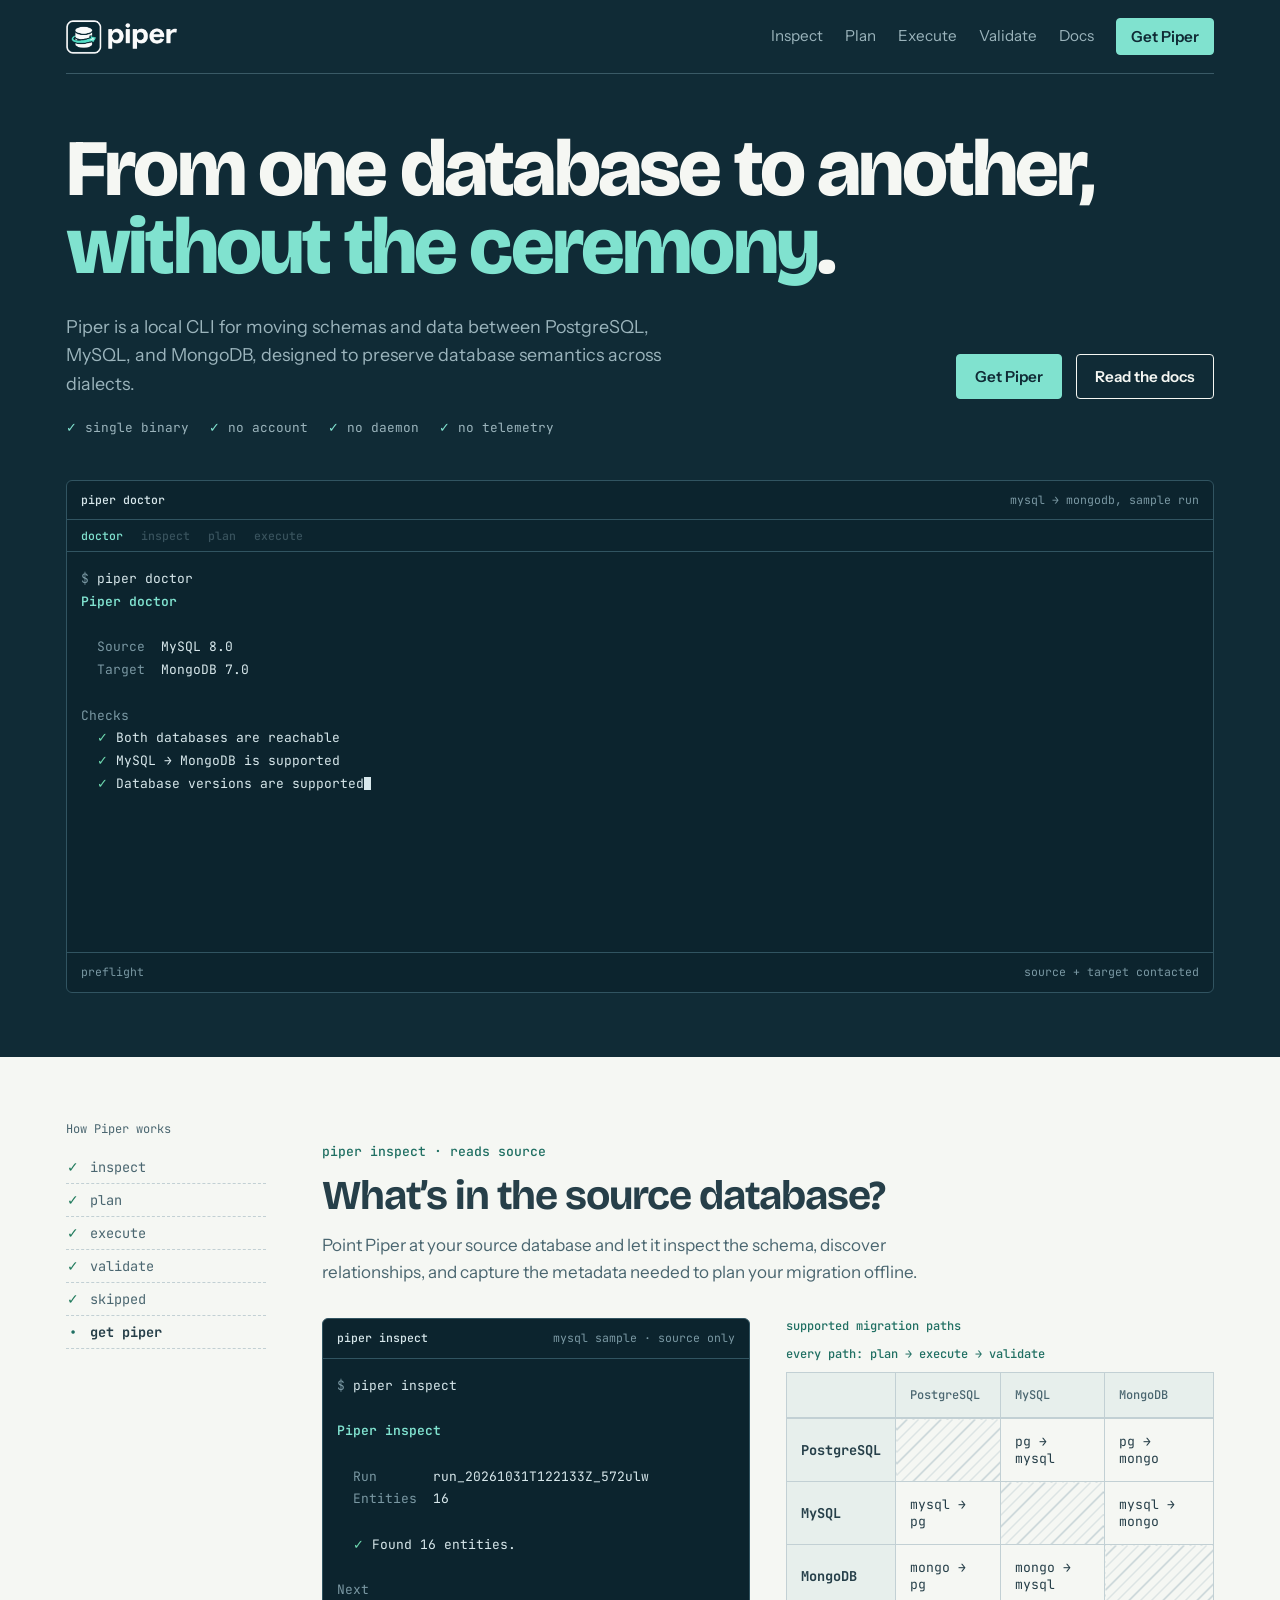
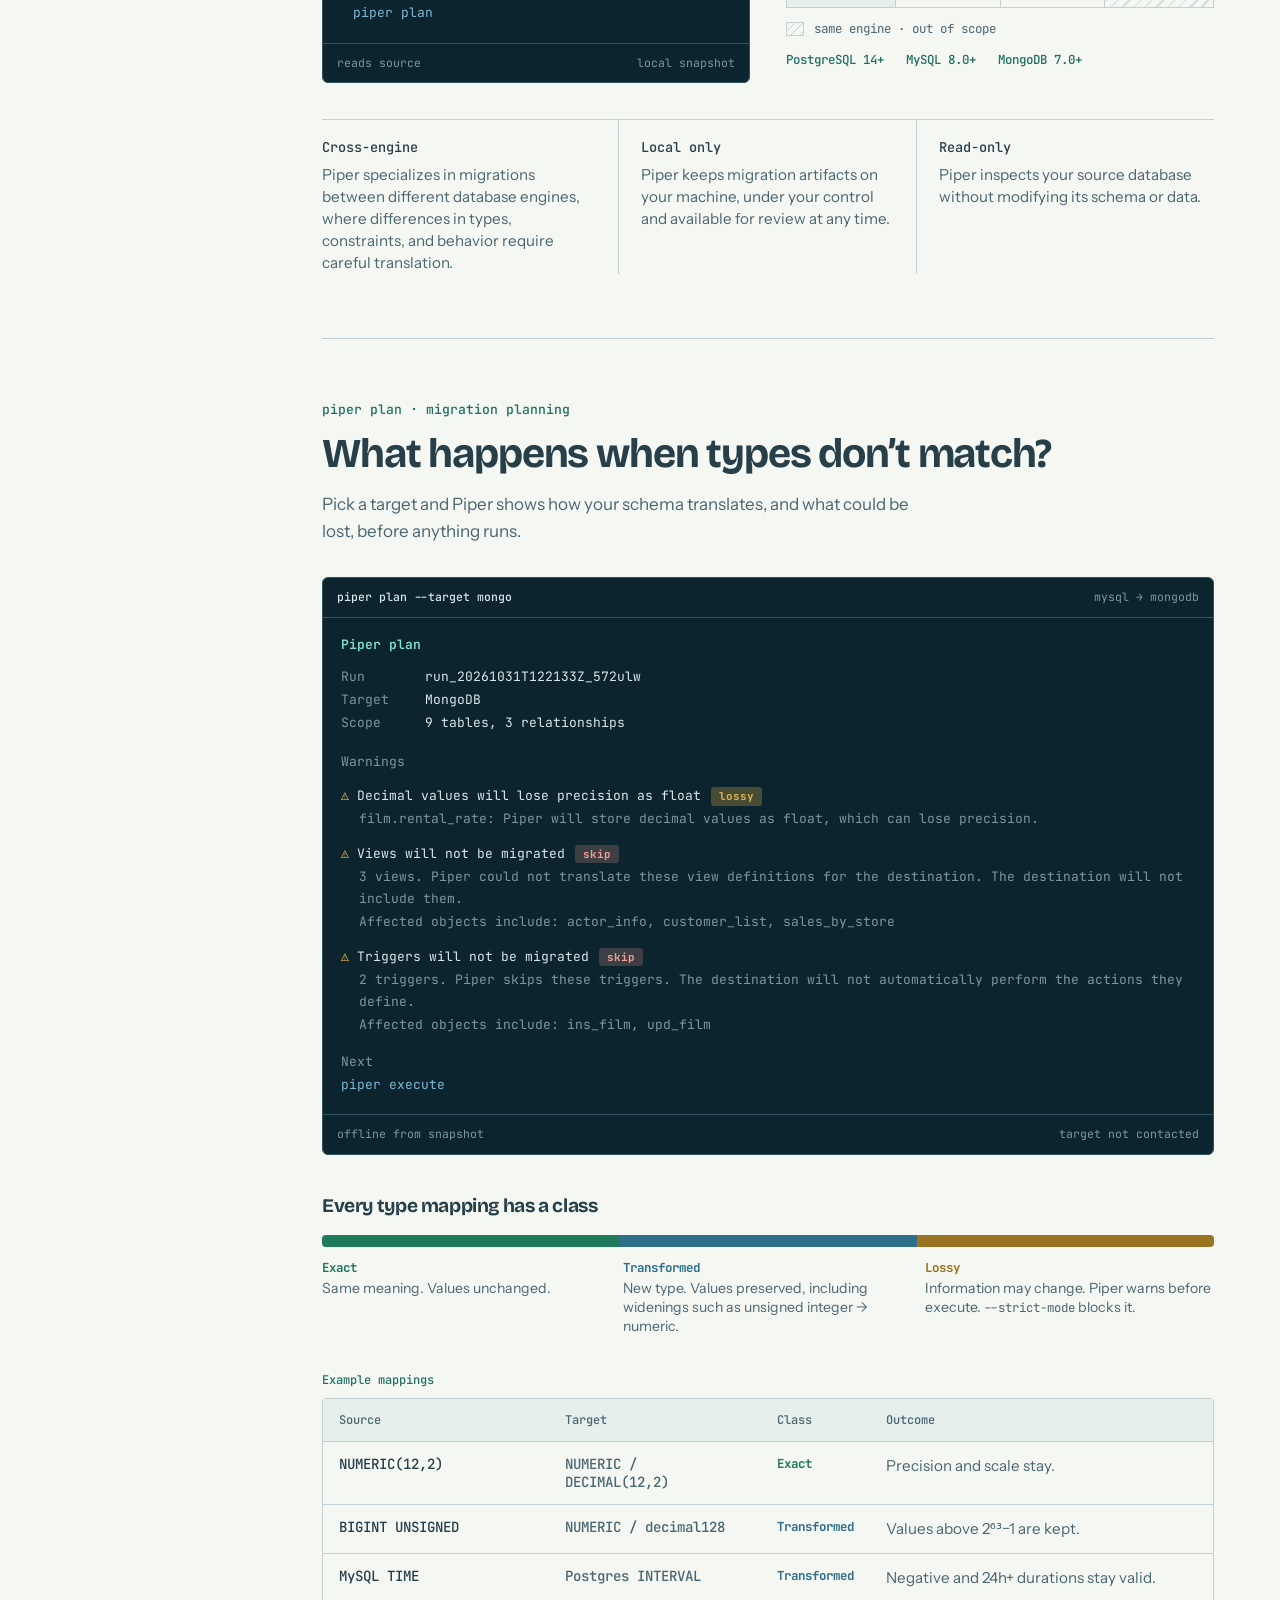
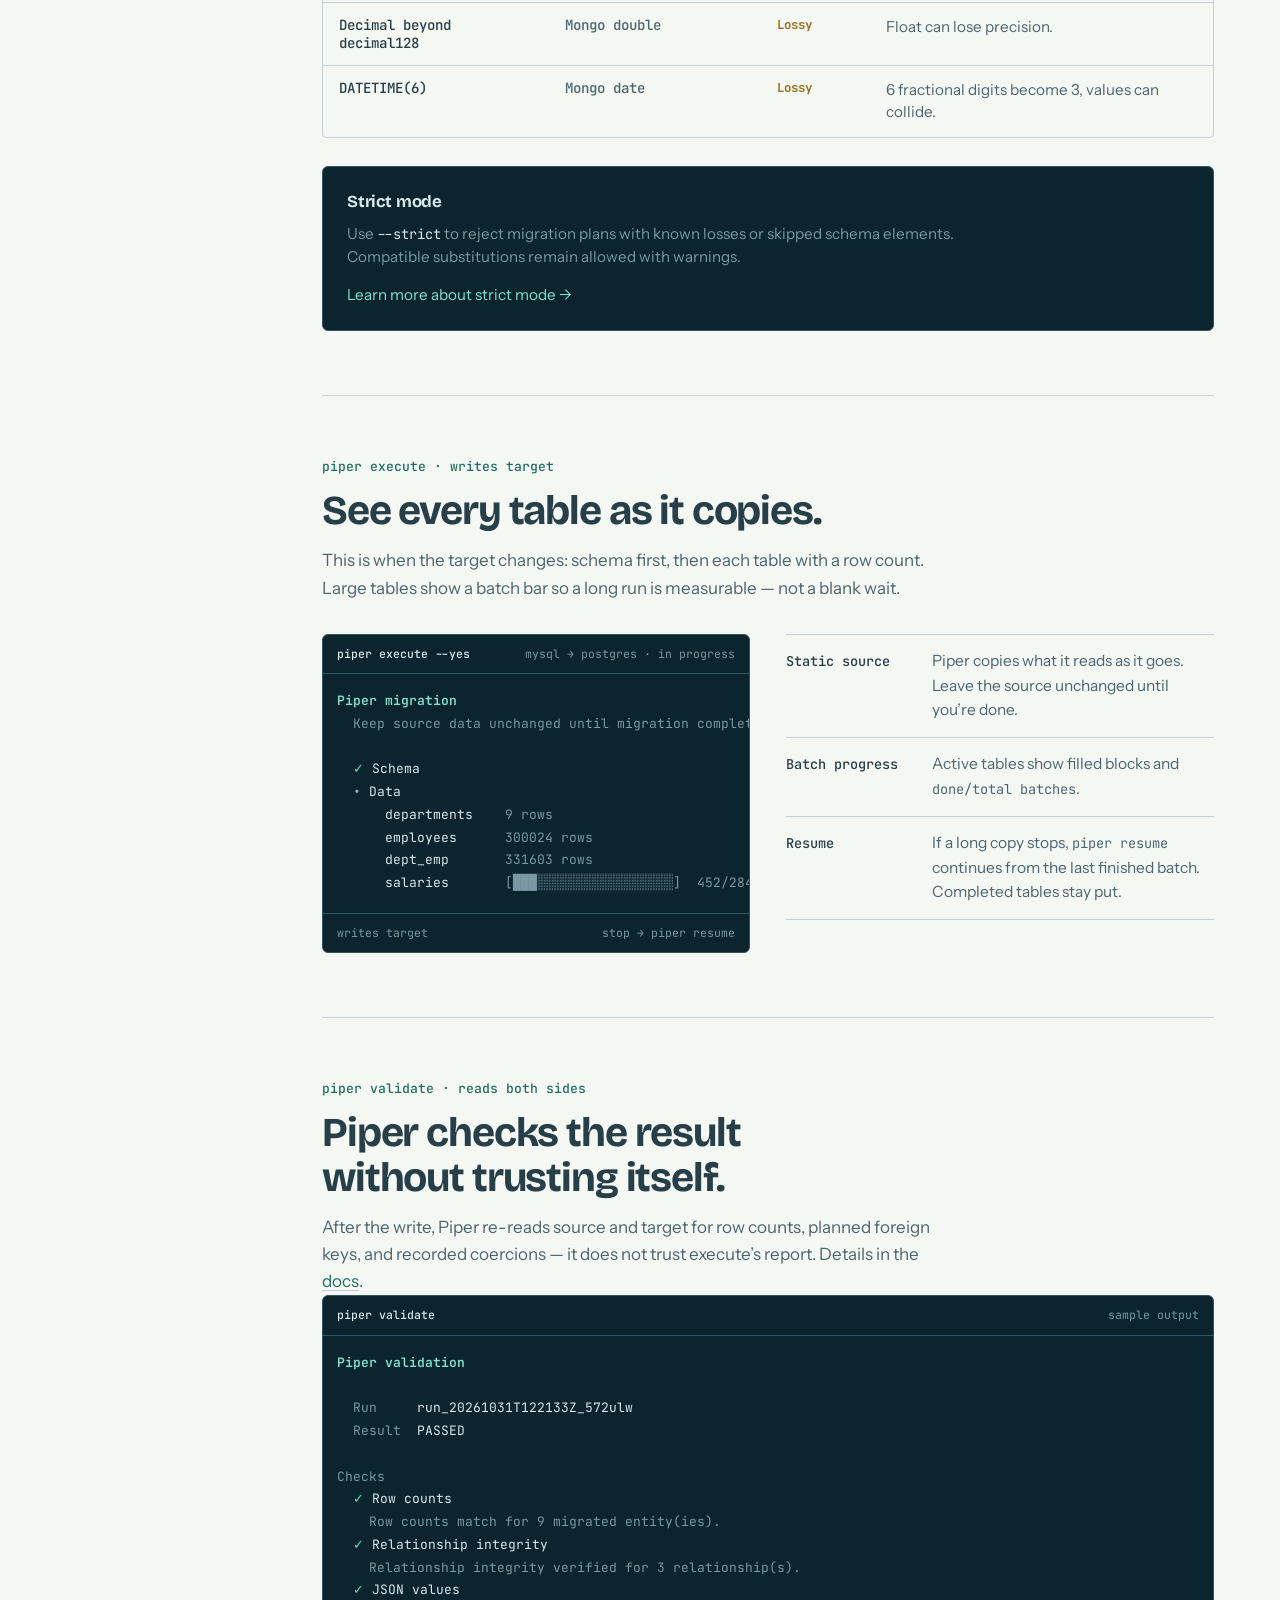
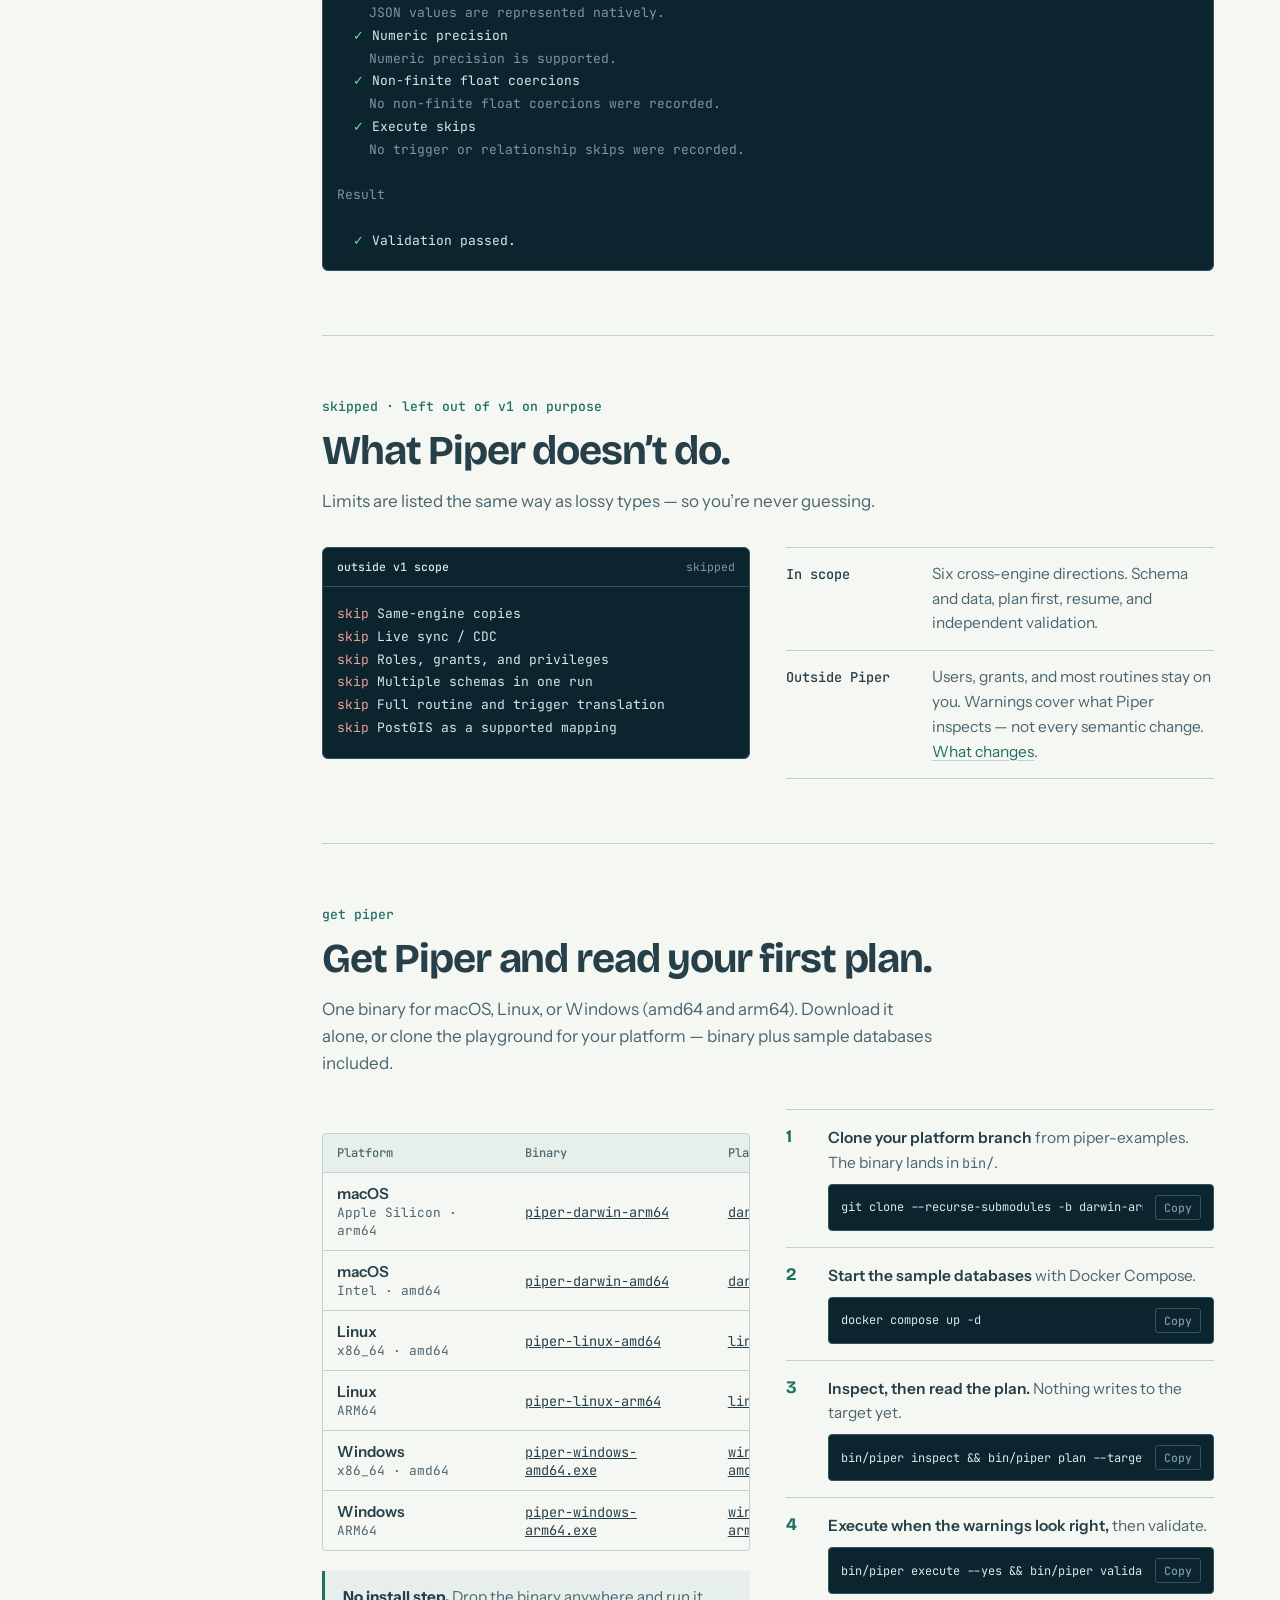
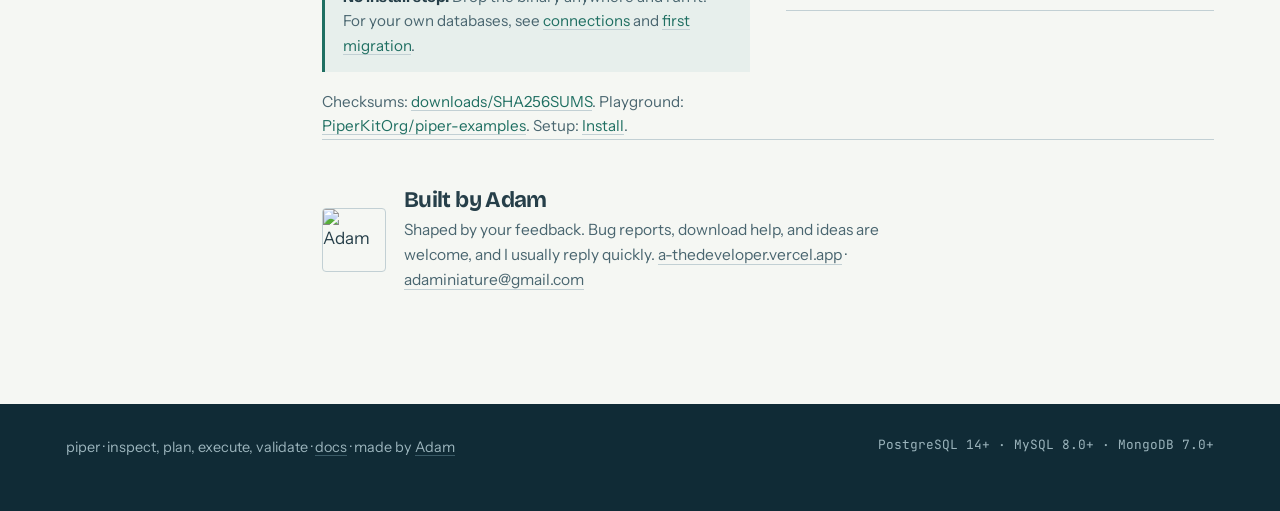
==== commit 171e3191: "refactor: improved plan section" ====
--- a/index.html
+++ b/index.html
@@ -157,8 +157,31 @@
   .notes-row > div:last-child{border-bottom:0}
 }
 
-/* type map */
-.type-map{margin-top:28px;border:1px solid var(--line);border-radius:4px;overflow-x:auto}
+/* plan section */
+.plan-cols{display:grid;grid-template-columns:minmax(0,1fr);gap:36px;margin-top:32px;align-items:start}
+.plan-side{min-width:0}
+.plan-term .term-body{padding:16px 18px 18px;font:400 .8125rem/1.75 var(--mono);color:var(--tfg)}
+.plan-fields{margin:10px 0 16px}
+.plan-fields div{display:grid;grid-template-columns:5.5em 1fr;gap:0 12px}
+.warn-row{display:flex;align-items:baseline;justify-content:flex-start;gap:10px;margin-top:12px}
+.warn-row > span:first-child{min-width:0}
+.warn-detail{padding-left:1.35em;color:var(--tdim)}
+.badge{flex:none;padding:1px 8px;border-radius:3px;font:700 .68rem/1.5 var(--mono)}
+.badge.lossy{background:rgba(224,179,74,.28);color:#E0B34A}
+.badge.skip{background:rgba(240,160,148,.22);color:#F0A094}
+.plan-next{margin-top:14px}
+.class-bar-block h3{font-size:1.2rem;font-weight:700;margin-bottom:14px;letter-spacing:-.02em}
+.class-bar{display:grid;grid-template-columns:repeat(3,minmax(0,1fr));height:12px;border-radius:4px;overflow:hidden;margin-bottom:12px}
+.class-bar span:nth-child(1){background:var(--okc)}
+.class-bar span:nth-child(2){background:var(--guess)}
+.class-bar span:nth-child(3){background:var(--widen)}
+.class-bar-legend{display:grid;grid-template-columns:repeat(3,minmax(0,1fr));gap:10px 12px}
+.class-bar-legend div{min-width:0}
+.class-bar-legend b{display:block;font:700 .78rem var(--mono);margin-bottom:3px}
+.class-bar-legend p{color:var(--muted);font-size:.88rem;line-height:1.35}
+.ex-map{margin-top:36px}
+.ex-map-label{font:500 .75rem var(--mono);color:var(--acc);margin-bottom:10px}
+.type-map{border:1px solid var(--line);border-radius:4px;overflow-x:auto}
 .type-map table{width:100%;min-width:640px;border-collapse:collapse}
 .type-map th,.type-map td{padding:13px 16px;text-align:left;vertical-align:top;border-bottom:1px solid var(--line)}
 .type-map tr:last-child td{border-bottom:0}
@@ -166,15 +189,13 @@
 .src{font:500 .88rem var(--mono)}.tgt{font:500 .88rem var(--mono);color:var(--muted)}
 .cls{font:700 .78rem var(--mono);white-space:nowrap}
 .cls.exact{color:var(--okc)}.cls.xf{color:var(--guess)}.cls.lossy{color:var(--widen)}
-.class-defs{margin-top:14px;display:grid;gap:18px;max-width:36em}
-.class-defs dt{font:700 1.05rem var(--display);letter-spacing:-.02em}
-.class-defs dd{margin:4px 0 0;color:var(--muted);font-size:.97rem;line-height:1.45}
 .note{color:var(--muted);font-size:.95rem;line-height:1.45}
-.strict{margin-top:28px;padding:20px 22px;border:1px solid var(--acc)}
-.strict h3{font-size:1.15rem;font-weight:700}
-.strict p{margin-top:6px;color:var(--muted);font-size:.98rem}
-.words b.wd{color:var(--widen)}.words b.gs{color:var(--guess)}.words b.sk{color:#C4574A}
-
+.strict{margin-top:28px;padding:22px 24px;border:1px solid var(--tline);border-radius:6px;background:var(--tbg);color:var(--tfg)}
+.strict h3{font-size:1.05rem;font-weight:700;letter-spacing:-.01em}
+.strict p{margin-top:8px;color:var(--tdim);font-size:.95rem;line-height:1.5;max-width:42em}
+.strict code{color:var(--tfg);font-family:var(--mono);font-size:.9em}
+.strict a{display:inline-block;margin-top:14px;color:var(--glass);font-size:.95rem;text-decoration:none}
+.strict a:hover{text-decoration:underline;text-underline-offset:3px}
 /* get */
 .plats{margin-top:24px;border:1px solid var(--line);border-radius:4px;overflow-x:auto}
 .plats table{width:100%;min-width:520px;border-collapse:collapse;font:400 .85rem var(--mono)}
@@ -273,12 +294,8 @@
 
 <span class="ttl">Piper inspect</span>
 
+  <span class="lbl">Run</span>       run_20261031T122133Z_572ulw
   <span class="lbl">Entities</span>  16
-    9 tables
-    4 views
-    3 relationships
-
-  <span class="lbl">Run</span>       run_20261031T122133Z_572ulw
 
   <span class="o">✓</span> Found 16 entities.
 
@@ -315,58 +332,67 @@
 
 <!-- PLAN -->
 <section class="step" id="plan">
-  <span class="step-tag">piper plan · offline from the snapshot</span>
+  <span class="step-tag">piper plan · migration planning</span>
   <h2>What happens when types don’t match?</h2>
-  <p class="intro">Choose your target dialect and let Piper determine how your schema translates across databases. Review transformations, compatibility, and potential losses before execution.</p>
-
-  <div class="cols">
-    <figure class="term">
+  <p class="intro">Pick a target and Piper shows how your schema translates, and what could be lost, before anything runs.</p>
+
+  <div class="plan-cols">
+    <figure class="term plan-term">
       <div class="term-bar"><b>piper plan --target mongo</b><span>mysql → mongodb</span></div>
-<pre><span class="ttl">Piper plan</span>
-  <span class="lbl">Target</span>  MongoDB
-  <span class="lbl">Steps</span>   32
-
-<span class="w">⚠</span> Field 'film.rental_rate' decimal
-   <span class="d">values may lose precision as float.</span>
-<span class="w">⚠</span> Piper does not migrate views.
-   <span class="d">Skipped: actor_info, customer_list, …</span>
-<span class="w">⚠</span> Piper does not migrate triggers.
-   <span class="d">Skipped: ins_film on film, …</span>
-
-<span class="hl"><span class="w">⚠</span> 32 steps. 8 warning(s).</span>
-<span class="lbl">Next</span> <span class="i">piper execute</span></pre>
+      <div class="term-body">
+        <div class="ttl">Piper plan</div>
+        <div class="plan-fields">
+          <div><span class="lbl">Run</span><span>run_20261031T122133Z_572ulw</span></div>
+          <div><span class="lbl">Target</span><span>MongoDB</span></div>
+          <div><span class="lbl">Scope</span><span>9 tables, 3 relationships</span></div>
+        </div>
+        <div class="lbl">Warnings</div>
+        <div class="warn-row"><span><span class="w">⚠</span> Decimal values will lose precision as float</span><span class="badge lossy">lossy</span></div>
+        <div class="warn-detail">film.rental_rate: Piper will store decimal values as float, which can lose precision.</div>
+        <div class="warn-row"><span><span class="w">⚠</span> Views will not be migrated</span><span class="badge skip">skip</span></div>
+        <div class="warn-detail">3 views. Piper could not translate these view definitions for the destination. The destination will not include them.</div>
+        <div class="warn-detail">Affected objects include: actor_info, customer_list, sales_by_store</div>
+        <div class="warn-row"><span><span class="w">⚠</span> Triggers will not be migrated</span><span class="badge skip">skip</span></div>
+        <div class="warn-detail">2 triggers. Piper skips these triggers. The destination will not automatically perform the actions they define.</div>
+        <div class="warn-detail">Affected objects include: ins_film, upd_film</div>
+        <div class="lbl plan-next">Next</div>
+        <div class="i">piper execute</div>
+      </div>
       <div class="term-foot"><span>offline from snapshot</span><span>target not contacted</span></div>
     </figure>
-    <div class="lines words">
-      <div><b class="wd">widen</b><p>A broader type that still holds the value — unsigned integers mapped to numeric, for example.</p></div>
-      <div><b class="gs">omit</b><p>No clean equivalent on the target. Piper names it instead of inventing a stand-in.</p></div>
-      <div><b class="sk">skip</b><p>Left behind on purpose. Views, triggers, routines, and unsupported relationships are listed, not dropped quietly.</p></div>
-    </div>
-  </div>
-
-  <h3 style="margin-top:44px;font-size:1.4rem">Every type mapping has a class</h3>
-  <dl class="class-defs">
-    <div><dt class="cls exact">Exact</dt><dd>Same type meaning. Values stay unchanged.</dd></div>
-    <div><dt class="cls xf">Transformed</dt><dd>Different target type. Values are preserved.</dd></div>
-    <div><dt class="cls lossy">Lossy</dt><dd>Some information may change. Piper warns you before execution.</dd></div>
-  </dl>
-  <div class="type-map">
-    <table>
-      <caption style="position:absolute;left:-9999px">Source-to-target type mappings</caption>
-      <thead><tr><th scope="col">Source</th><th scope="col">Target</th><th scope="col">Class</th><th scope="col">Outcome</th></tr></thead>
-      <tbody>
-        <tr><td class="src">NUMERIC(12,2)</td><td class="tgt">NUMERIC(12,2) / DECIMAL(12,2)</td><td class="cls exact">Exact</td><td class="note">Precision and scale stay.</td></tr>
-        <tr><td class="src">BIGINT UNSIGNED</td><td class="tgt">NUMERIC / decimal128</td><td class="cls xf">Transformed</td><td class="note">Values above 2⁶³−1 are not clipped to a signed bigint.</td></tr>
-        <tr><td class="src">MySQL TIME</td><td class="tgt">Postgres INTERVAL</td><td class="cls xf">Transformed</td><td class="note">Negative and longer-than-24h durations stay valid.</td></tr>
-        <tr><td class="src">Decimal beyond decimal128</td><td class="tgt">Mongo double</td><td class="cls lossy">Lossy</td><td class="note">Plan warns that float can lose precision.</td></tr>
-        <tr><td class="src">DATETIME(6)</td><td class="tgt">Mongo date</td><td class="cls lossy">Lossy</td><td class="note">Fractional seconds drop from 6 digits to 3, so near-identical values can collide. Named in the plan.</td></tr>
-      </tbody>
-    </table>
-  </div>
-  <p class="plain">Unbounded MySQL decimals become <code>DECIMAL(65,30)</code>, because bare <code>DECIMAL</code> is <code>(10,0)</code> and would round <code>9.99</code> to <code>10</code>. <a href="docs/what-changes.html">Full type behavior</a>.</p>
+    <div class="plan-side">
+      <div class="class-bar-block">
+        <h3>Every type mapping has a class</h3>
+        <div class="class-bar" aria-hidden="true"><span></span><span></span><span></span></div>
+        <div class="class-bar-legend">
+          <div><b class="cls exact">Exact</b><p>Same meaning. Values unchanged.</p></div>
+          <div><b class="cls xf">Transformed</b><p>New type. Values preserved, including widenings such as unsigned integer → numeric.</p></div>
+          <div><b class="cls lossy">Lossy</b><p>Information may change. Piper warns before execute. <code>--strict-mode</code> blocks it.</p></div>
+        </div>
+      </div>
+    </div>
+  </div>
+
+  <div class="ex-map">
+    <p class="ex-map-label">Example mappings</p>
+    <div class="type-map">
+      <table>
+        <caption style="position:absolute;left:-9999px">Source-to-target type mappings</caption>
+        <thead><tr><th scope="col">Source</th><th scope="col">Target</th><th scope="col">Class</th><th scope="col">Outcome</th></tr></thead>
+        <tbody>
+          <tr><td class="src">NUMERIC(12,2)</td><td class="tgt">NUMERIC / DECIMAL(12,2)</td><td class="cls exact">Exact</td><td class="note">Precision and scale stay.</td></tr>
+          <tr><td class="src">BIGINT UNSIGNED</td><td class="tgt">NUMERIC / decimal128</td><td class="cls xf">Transformed</td><td class="note">Values above 2⁶³−1 are kept.</td></tr>
+          <tr><td class="src">MySQL TIME</td><td class="tgt">Postgres INTERVAL</td><td class="cls xf">Transformed</td><td class="note">Negative and 24h+ durations stay valid.</td></tr>
+          <tr><td class="src">Decimal beyond decimal128</td><td class="tgt">Mongo double</td><td class="cls lossy">Lossy</td><td class="note">Float can lose precision.</td></tr>
+          <tr><td class="src">DATETIME(6)</td><td class="tgt">Mongo date</td><td class="cls lossy">Lossy</td><td class="note">6 fractional digits become 3, values can collide.</td></tr>
+        </tbody>
+      </table>
+    </div>
+  </div>
   <div class="strict">
-    <h3>Strict mode blocks lossy mappings and skips.</h3>
-    <p>Degrade paths and omissions fail the plan. A deliberate substitute type — like unsigned → numeric — is warned and still allowed. Details in <a href="docs/what-changes.html">What changes</a>.</p>
+    <h3>Strict mode</h3>
+    <p>Use <code>--strict</code> to reject migration plans with known losses or skipped schema elements. Compatible substitutions remain allowed with warnings.</p>
+    <a href="docs/what-changes.html">Learn more about strict mode →</a>
   </div>
 </section>
 
@@ -386,7 +412,7 @@
       departments    <span class="d">9 rows</span>
       employees      <span class="d">300024 rows</span>
       dept_emp       <span class="d">331603 rows</span>
-      salaries       <span class="d">[███░░░░░░░░░░░░░░░░░]</span> <span class="d">452/2845</span></pre>
+      salaries       <span class="d">[███░░░░░░░░░░░░░░░░░]  452/2845 batches</span></pre>
       <div class="term-foot"><span>writes target</span><span>stop → piper resume</span></div>
     </figure>
     <div class="lines">
@@ -405,14 +431,25 @@
   <figure class="term">
     <div class="term-bar"><b>piper validate</b><span>sample output</span></div>
 <pre><span class="ttl">Piper validation</span>
+
+  <span class="lbl">Run</span>     run_20261031T122133Z_572ulw
   <span class="lbl">Result</span>  PASSED
 
 <span class="lbl">Checks</span>
   <span class="o">✓</span> Row counts
+    <span class="d">Row counts match for 9 migrated entity(ies).</span>
   <span class="o">✓</span> Relationship integrity
+    <span class="d">Relationship integrity verified for 3 relationship(s).</span>
   <span class="o">✓</span> JSON values
+    <span class="d">JSON values are represented natively.</span>
   <span class="o">✓</span> Numeric precision
+    <span class="d">Numeric precision is supported.</span>
   <span class="o">✓</span> Non-finite float coercions
+    <span class="d">No non-finite float coercions were recorded.</span>
+  <span class="o">✓</span> Execute skips
+    <span class="d">No trigger or relationship skips were recorded.</span>
+
+<span class="lbl">Result</span>
 
   <span class="o">✓</span> Validation passed.</pre>
   </figure>
@@ -535,32 +572,27 @@
   var BAR_WIDTH=20,BAR_TOTAL=64,BAR_TABLE='rental';
   var stages=[
     {title:'piper doctor',foot:['preflight','source + target contacted'],cmd:'piper doctor',lines:[
-      '<span class="ttl">Piper doctor</span>','','  <span class="lbl">Source</span>  MySQL','  <span class="lbl">Target</span>  MongoDB','',
-      '<span class="lbl">Connectivity</span>','  <span class="o">✓</span> Database connection','     <span class="d">Source and target are reachable.</span>','',
-      '<span class="lbl">Compatibility</span>','  <span class="o">✓</span> Migration direction','     <span class="d">MySQL → MongoDB is a supported migration direction.</span>',
-      '  <span class="o">✓</span> Database version','     <span class="d">Source and target versions are supported.</span>','',
-      '<span class="lbl">Safety</span>','  <span class="w">⚠</span> Live source','     <span class="d">Source is live and may change during migration.</span>','',
-      '<span class="lbl">Result</span>','','  <span class="w">⚠</span> 1 warning(s).','','  <span class="d">Piper can proceed, but review the warnings before migration.</span>','',
+      '<span class="ttl">Piper doctor</span>','','  <span class="lbl">Source</span>  MySQL 8.0','  <span class="lbl">Target</span>  MongoDB 7.0','',
+      '<span class="lbl">Checks</span>','  <span class="o">✓</span> Both databases are reachable','  <span class="o">✓</span> MySQL → MongoDB is supported','  <span class="o">✓</span> Database versions are supported','  <span class="o">✓</span> Found 16 source objects','',
+      '<span class="lbl">Needs attention</span>','  <span class="w">⚠</span> Keep source data unchanged during migration','    <span class="d">Pause writes before starting and leave them paused until migration completes.</span>','',
       '<span class="lbl">Next</span>','  <span class="i">piper inspect</span>']},
     {title:'piper inspect',foot:['reads source','writes .piper/ snapshot'],cmd:'piper inspect',lines:[
-      '<span class="ttl">Piper inspect</span>','','  <span class="lbl">Run</span>       run_20260926T152031Z_72iukn','  <span class="lbl">Entities</span>  16','',
-      '  <span class="o">✓</span> Found 16 entities.','','<span class="lbl">Next</span>','  <span class="i">piper plan --target mongo</span>']},
+      '<span class="ttl">Piper inspect</span>','','  <span class="lbl">Run</span>       run_20261031T122133Z_572ulw','  <span class="lbl">Entities</span>  16','',
+      '  <span class="o">✓</span> Found 16 entities.','','<span class="lbl">Next</span>','  <span class="i">piper plan</span>']},
     {title:'piper plan',foot:['offline from snapshot','target not contacted'],cmd:'piper plan --target mongo',lines:[
-      '<span class="ttl">Piper plan</span>','','  <span class="lbl">Run</span>     run_20260926T152031Z_72iukn','  <span class="lbl">Target</span>  MongoDB','  <span class="lbl">Steps</span>   32','',
+      '<span class="ttl">Piper plan</span>','','  <span class="lbl">Run</span>     run_20261031T122133Z_572ulw','  <span class="lbl">Target</span>  MongoDB','  <span class="lbl">Scope</span>   9 tables, 3 relationships','',
       '<span class="lbl">Warnings</span>',
-      '  <span class="w">⚠</span> Plan warning','     <span class="d">Field \'address.location\' geometry becomes GeoJSON; values outside longitude/latitude range move to \'location_raw\' as raw bytes.</span>',
-      '  <span class="w">⚠</span> Plan warning','     <span class="d">Field \'film.rental_rate\' decimal values may lose precision as float.</span>',
-      '  <span class="w">⚠</span> Plan warning','     <span class="d">Piper does not migrate views. Skipped: actor_info, customer_list, …</span>',
-      '  <span class="w">⚠</span> Plan warning','     <span class="d">Piper does not migrate triggers. Skipped: ins_film on film, …</span>',
-      '  <span class="w">⚠</span> Plan warning','     <span class="d">Piper does not recreate ON UPDATE CURRENT_TIMESTAMP on MongoDB. Columns: actor.last_update, …</span>','',
-      '<span class="lbl">Result</span>','','  <span class="w">⚠</span> Created migration plan with 32 steps. 8 warning(s).','',
+      '  <span class="w">⚠</span> Decimal values will lose precision as float','    <span class="d">film.rental_rate: Piper will store decimal values as float, which can lose precision.</span>',
+      '  <span class="w">⚠</span> Views will not be migrated','    <span class="d">3 views. Piper could not translate these view definitions for the destination.</span>',
+      '  <span class="w">⚠</span> Triggers will not be migrated','    <span class="d">2 triggers. Piper skips these triggers. The destination will not automatically perform the actions they define.</span>','',
       '<span class="lbl">Next</span>','  <span class="i">piper execute</span>']},
     {title:'piper execute',foot:['writes target','stop → piper resume (last completed batch)'],cmd:'piper execute --yes',lines:[
       '<span class="ttl">Piper migration</span>','','  <span class="d">Keep source data unchanged until migration completes.</span>','',
       '  <span class="o">✓</span> Schema','  <span class="i">•</span> Data','      actor             <span class="d">200 rows</span>','      film              <span class="d">1000 rows</span>',
       '@@progress-bar','@@finish-data','  <span class="o">✓</span> Relationships','  <span class="o">✓</span> Deferred relationships','',
-      '  <span class="o">✓</span> Migration completed.','','  <span class="d">16 entities · 47273 rows · 32 operations · 1.5s</span>','',
-      '<span class="lbl">Next</span>','  <span class="i">piper validate</span>']}
+      '  <span class="o">✓</span> Migration completed','','  <span class="d">16 entities · 47273 rows · 32 operations · 1.5s</span>','',
+      '<span class="ttl">Piper migration</span>','','  <span class="lbl">Run</span>            run_20261031T122133Z_572ulw','  <span class="lbl">Status</span>         Completed','  <span class="lbl">Rows migrated</span>  47273','  <span class="lbl">Duration</span>       1.5s','',
+      '  <span class="o">✓</span> Migration completed.','','<span class="lbl">Next</span>','  <span class="i">piper validate</span>']}
   ];
   var META='mysql → mongodb, sample run';
   var timers=[],raf=0,cmdEl,outEl,curEl;
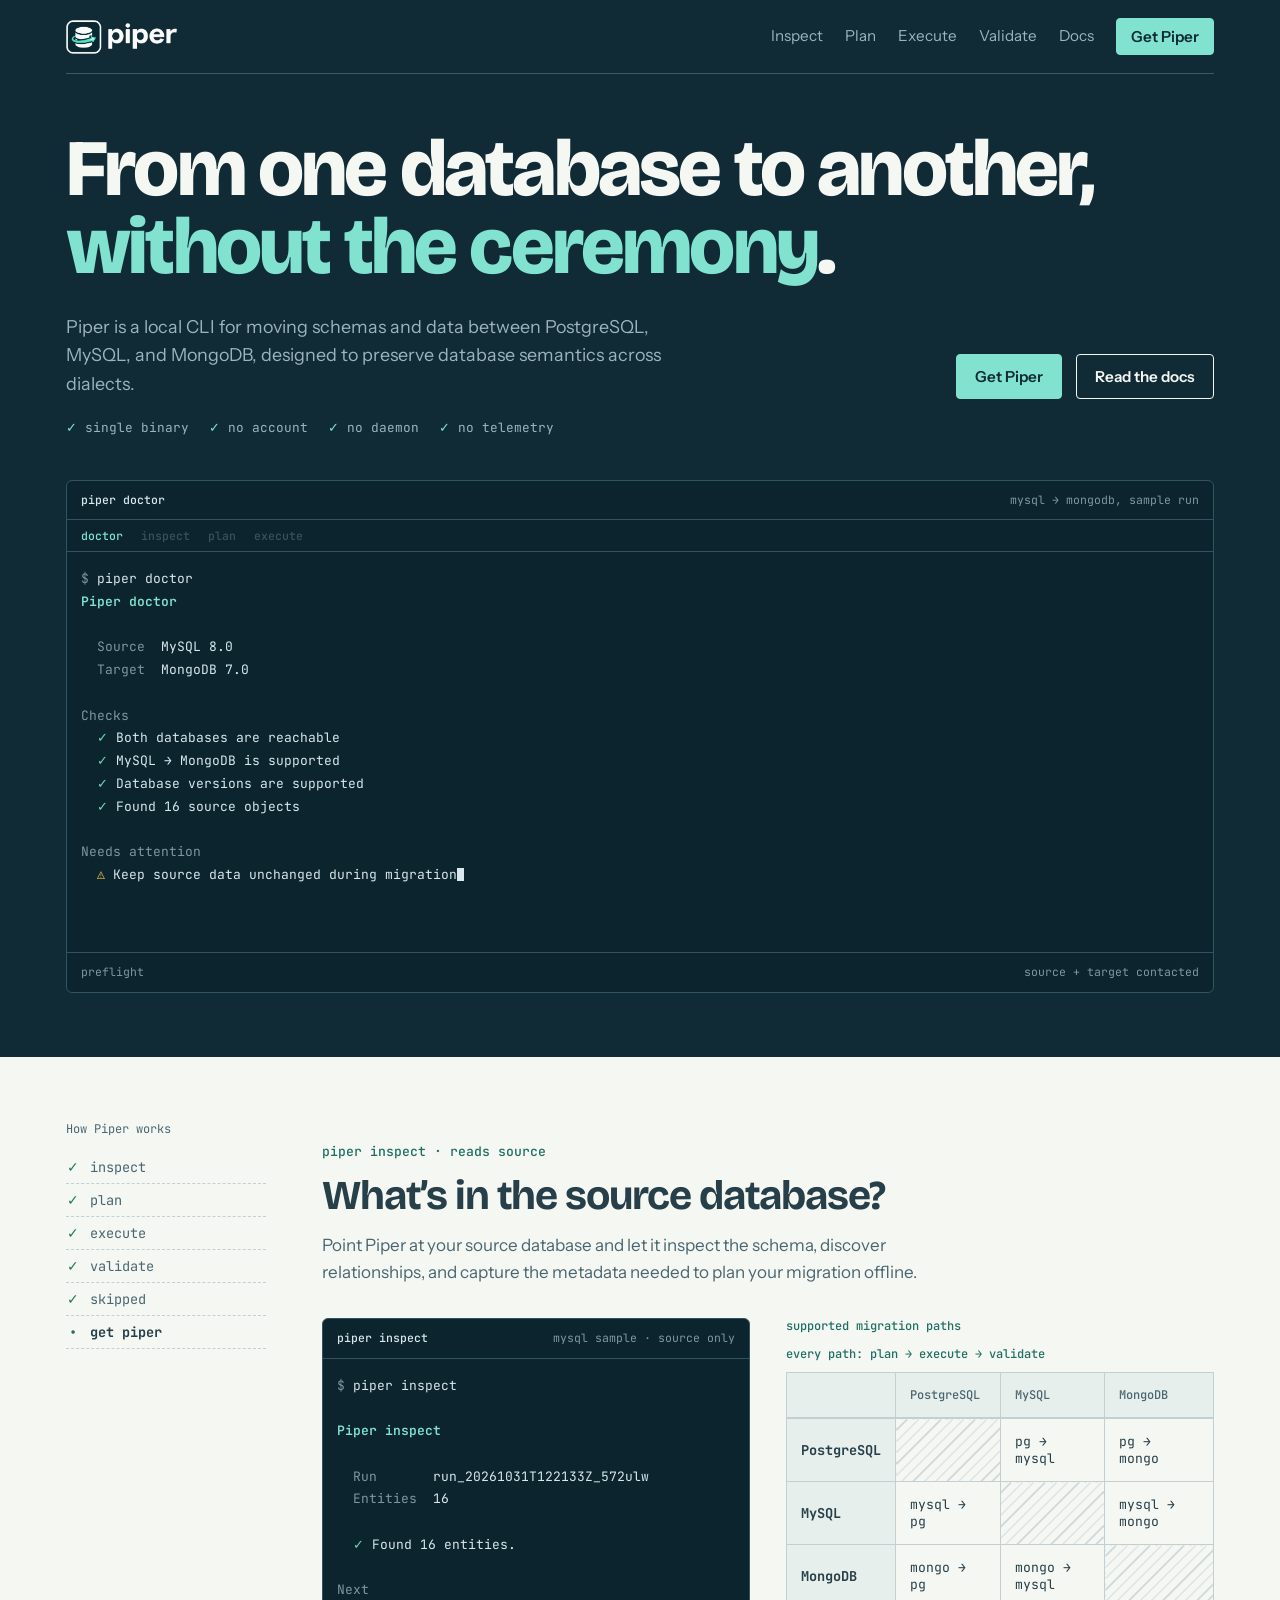
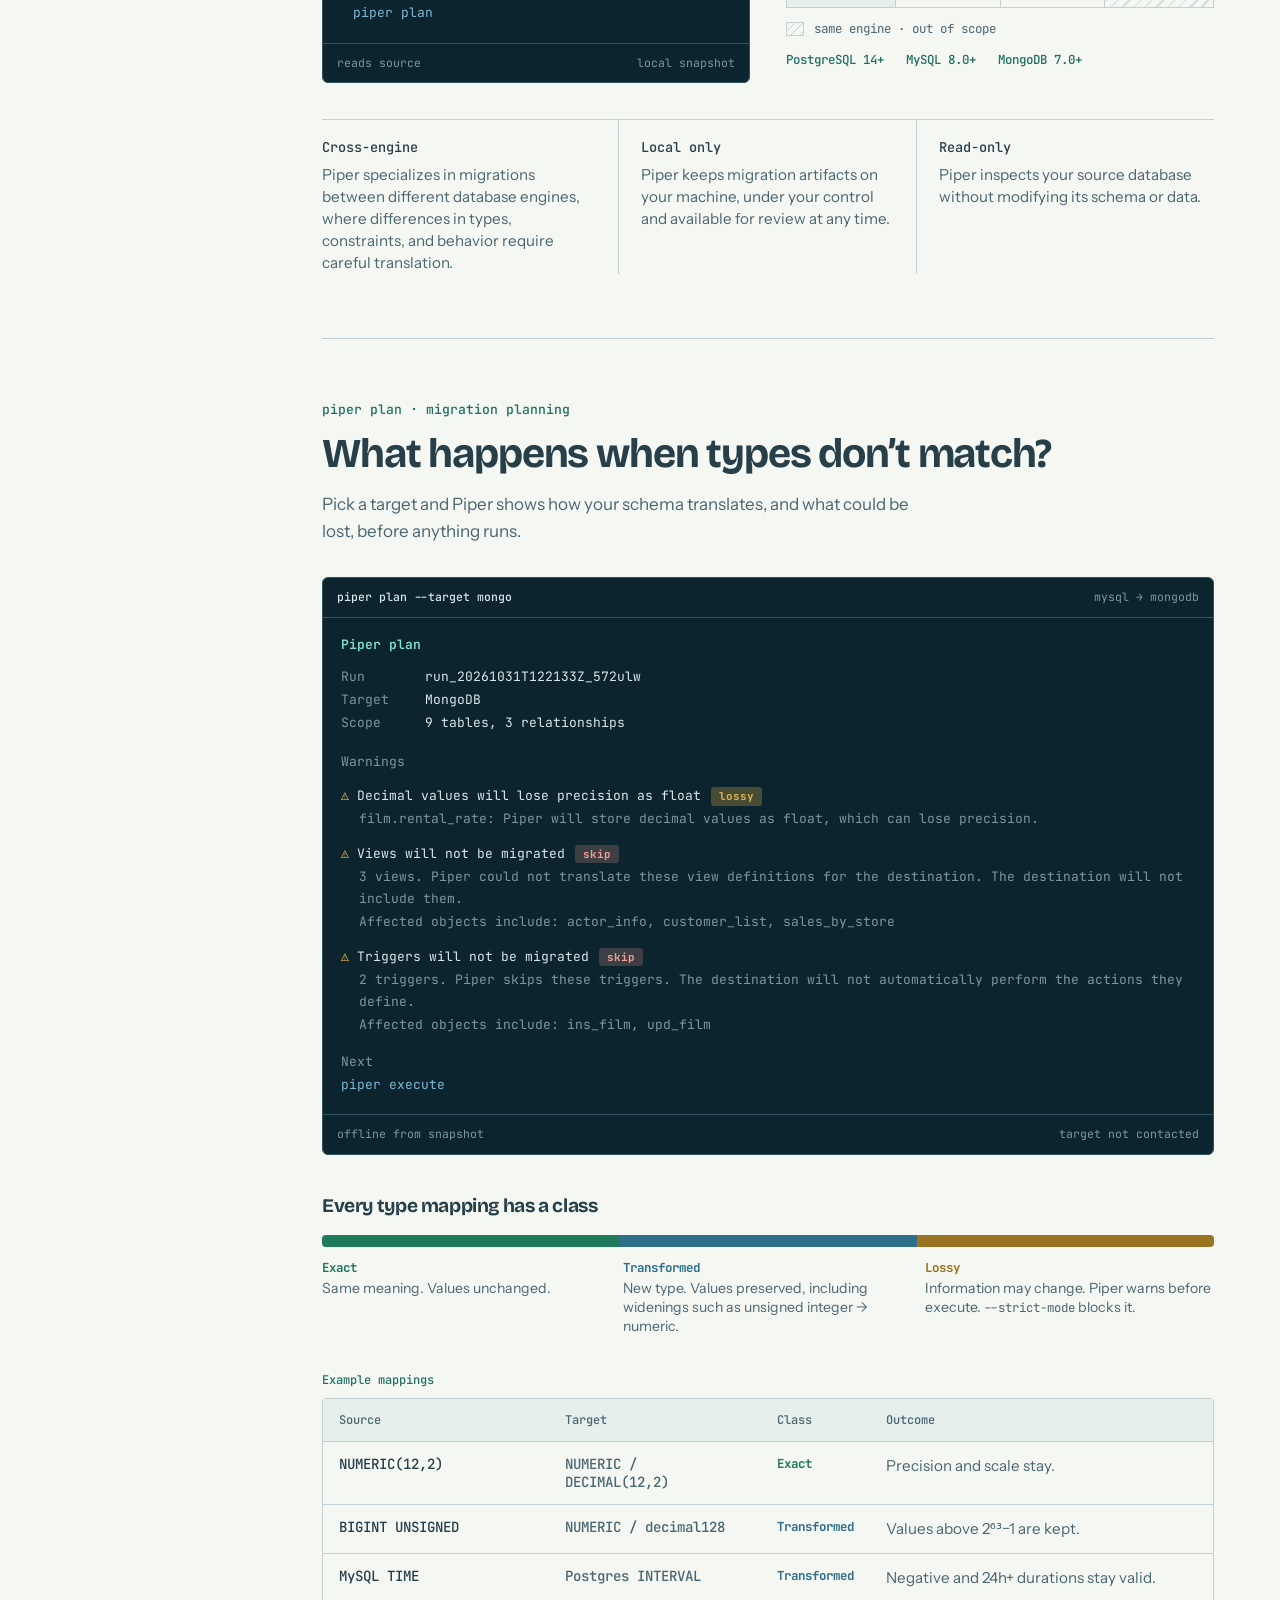
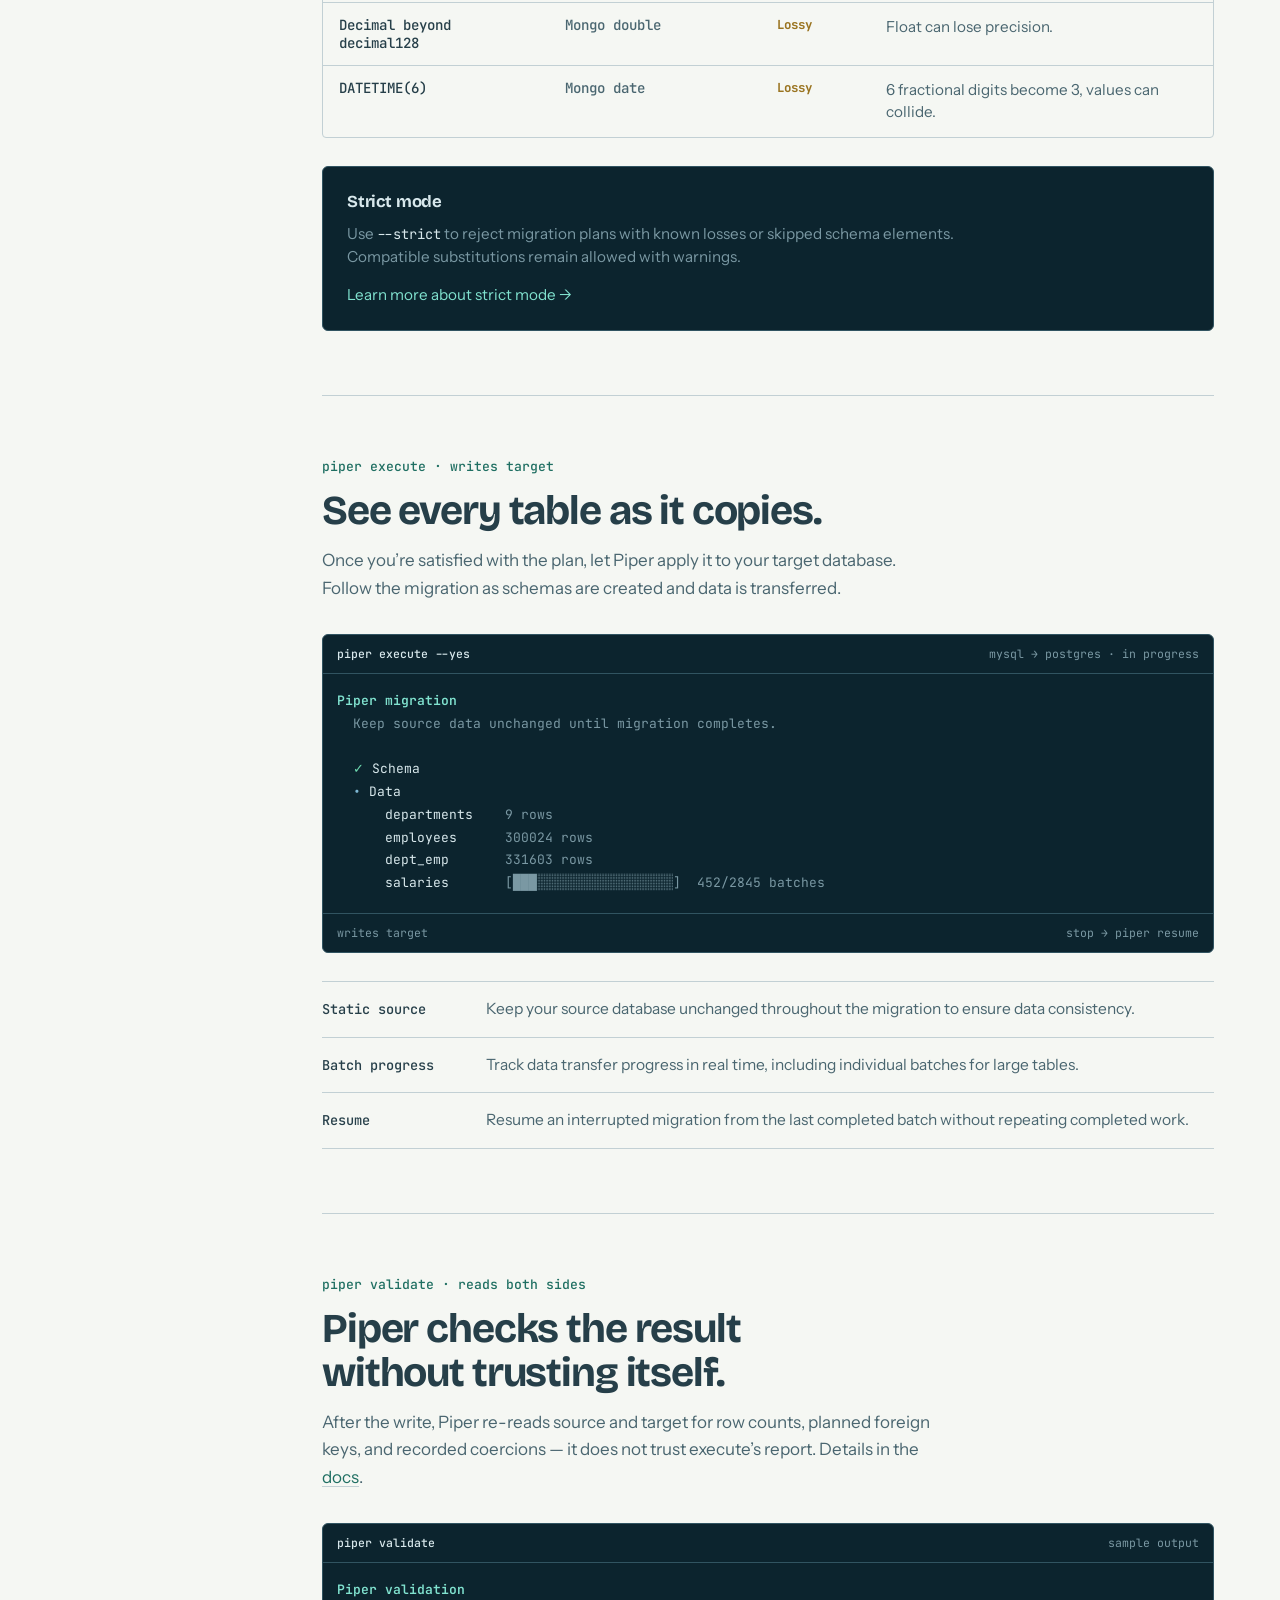
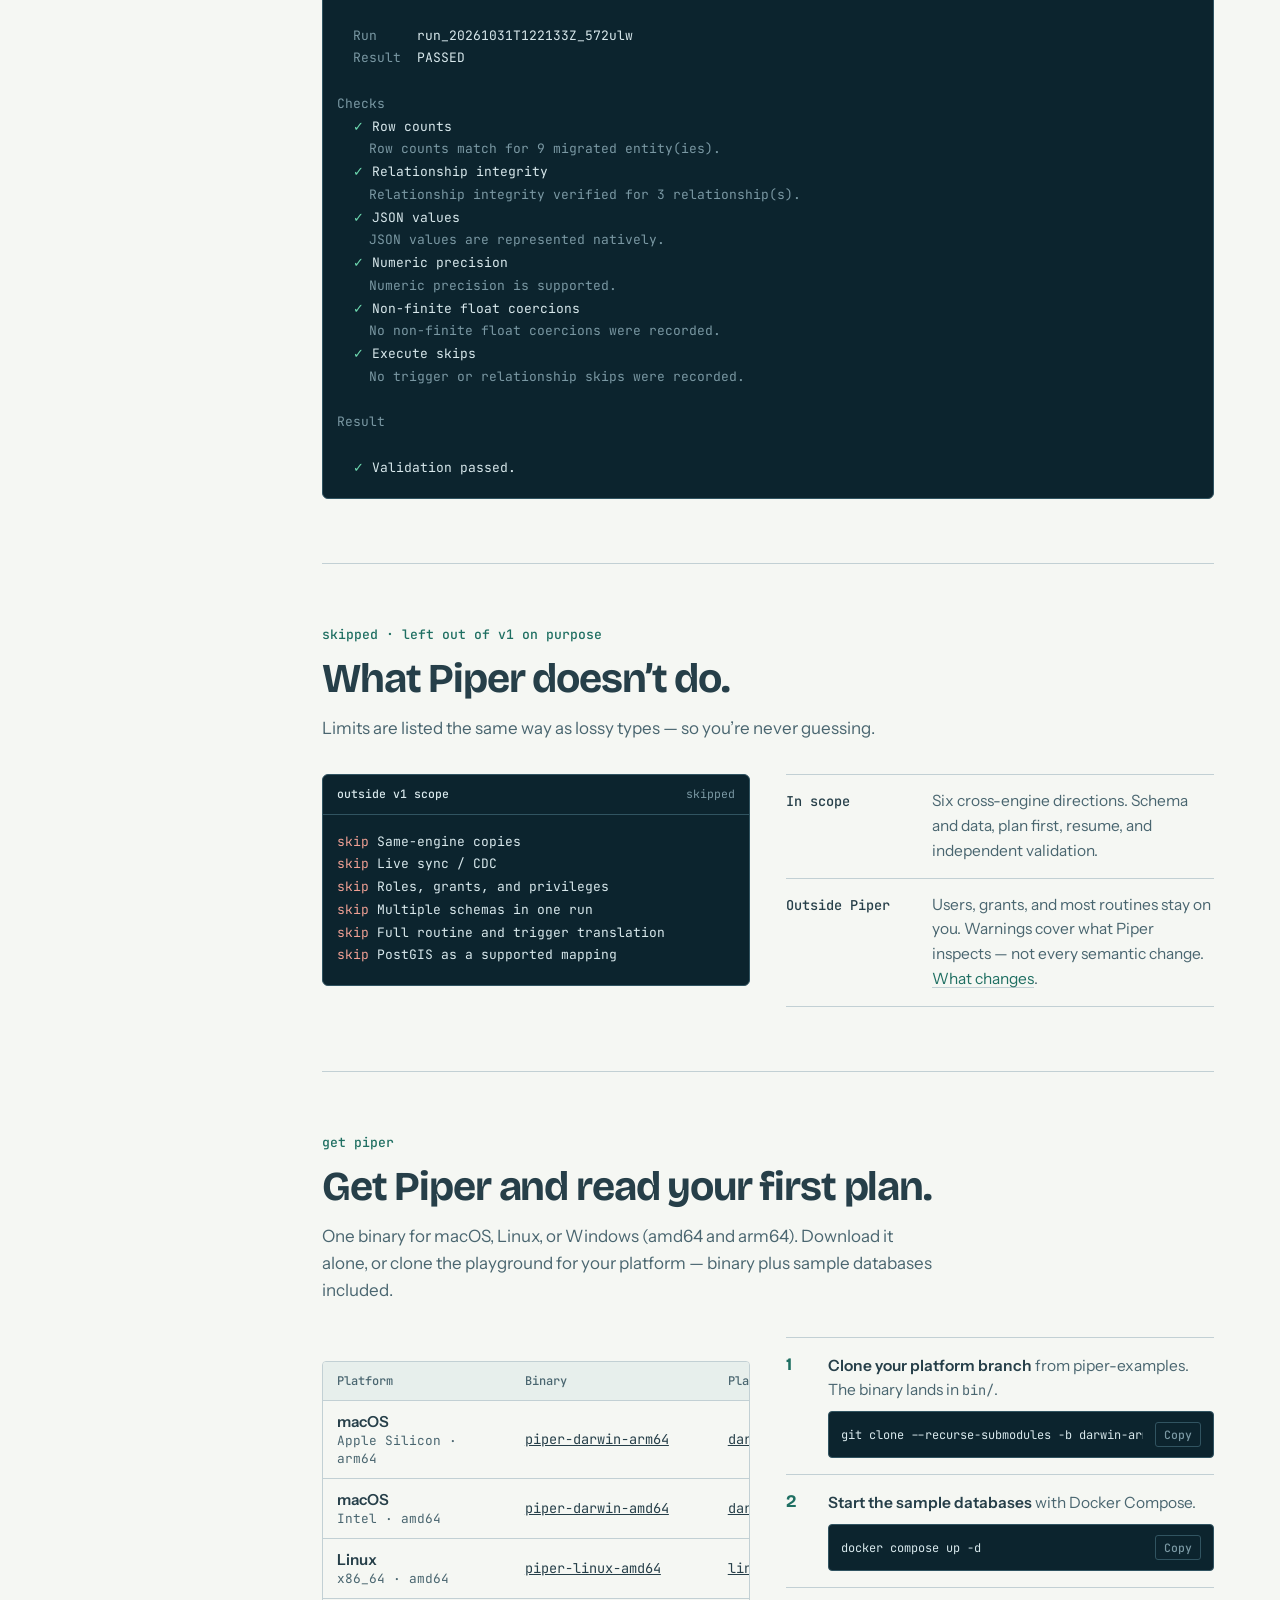
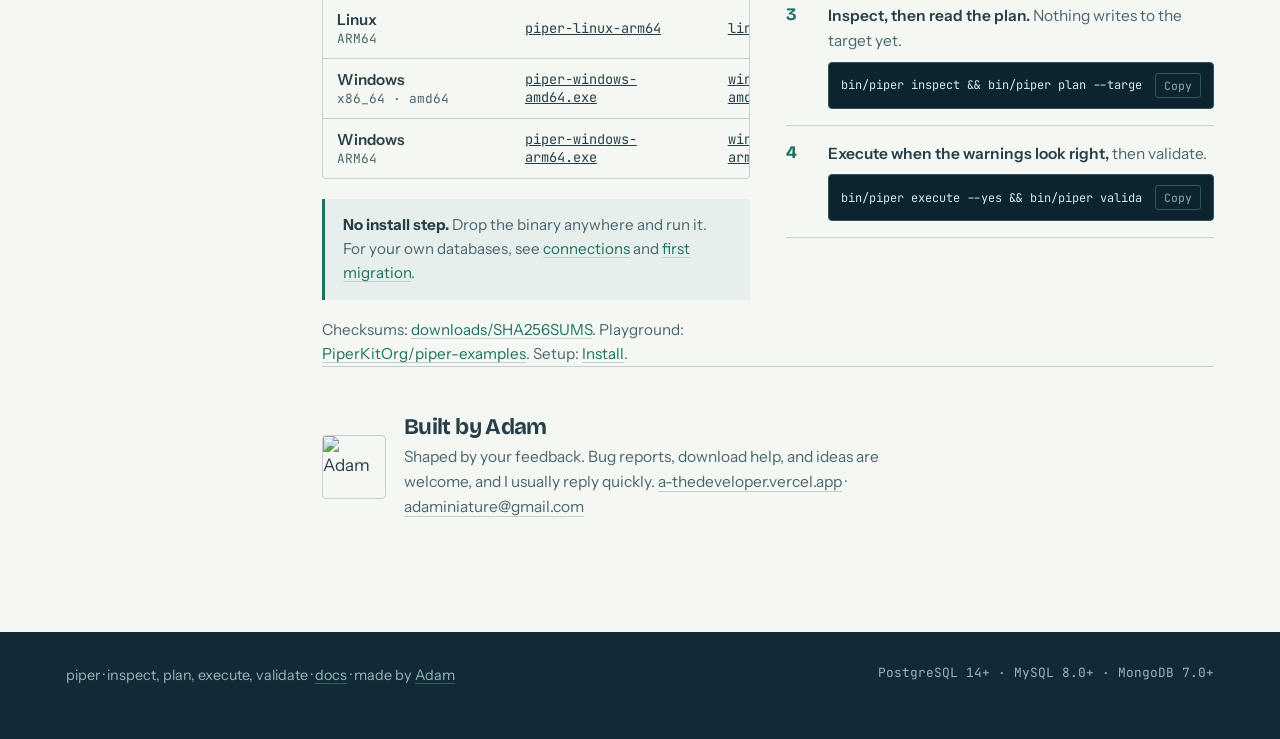
==== commit 76310237: "refactor: improved execute section" ====
--- a/index.html
+++ b/index.html
@@ -121,6 +121,7 @@
 .step-tag{display:inline-block;font:500 .82rem var(--mono);color:var(--acc);margin-bottom:14px}
 h2{font-weight:700;font-size:clamp(1.7rem,3.2vw,2.6rem);line-height:1.08;letter-spacing:-.028em;max-width:18em}
 .intro{margin-top:14px;max-width:36em;color:var(--muted)}
+.step > .term{margin-top:32px}
 .cols{display:grid;grid-template-columns:minmax(0,1fr) minmax(0,1fr);gap:28px 36px;margin-top:32px;align-items:start}
 @media(max-width:700px){.cols{grid-template-columns:minmax(0,1fr)}}
 .stack{display:grid;gap:20px;min-width:0}
@@ -131,6 +132,11 @@
 .lines a,.foot-link a,.plain a{color:var(--acc);text-underline-offset:3px;text-decoration-color:var(--line)}
 @media(max-width:520px){.lines div{grid-template-columns:minmax(0,1fr)}}
 .plain{margin-top:18px;max-width:40em;color:var(--muted);font-size:.95rem}
+.fact-panel{margin-top:28px;border-top:1px solid var(--line)}
+.fact-panel div{display:grid;grid-template-columns:140px minmax(0,1fr);gap:6px 24px;padding:16px 0;border-bottom:1px solid var(--line);align-items:baseline}
+.fact-panel b{font:500 .85rem var(--mono);color:var(--fg)}
+.fact-panel p{color:var(--muted);font-size:.97rem;line-height:1.45}
+@media(max-width:520px){.fact-panel div{grid-template-columns:minmax(0,1fr);gap:6px}}
 
 /* matrix */
 .mx-panel{min-width:0}
@@ -400,10 +406,9 @@
 <section class="step" id="execute">
   <span class="step-tag">piper execute · writes target</span>
   <h2>See every table as it copies.</h2>
-  <p class="intro">This is when the target changes: schema first, then each table with a row count. Large tables show a batch bar so a long run is measurable — not a blank wait.</p>
-  <div class="cols">
-    <figure class="term">
-      <div class="term-bar"><b>piper execute --yes</b><span>mysql → postgres · in progress</span></div>
+  <p class="intro">Once you’re satisfied with the plan, let Piper apply it to your target database. Follow the migration as schemas are created and data is transferred.</p>
+  <figure class="term">
+    <div class="term-bar"><b>piper execute --yes</b><span>mysql → postgres · in progress</span></div>
 <pre><span class="ttl">Piper migration</span>
   <span class="d">Keep source data unchanged until migration completes.</span>
 
@@ -413,13 +418,12 @@
       employees      <span class="d">300024 rows</span>
       dept_emp       <span class="d">331603 rows</span>
       salaries       <span class="d">[███░░░░░░░░░░░░░░░░░]  452/2845 batches</span></pre>
-      <div class="term-foot"><span>writes target</span><span>stop → piper resume</span></div>
-    </figure>
-    <div class="lines">
-      <div><b>Static source</b><p>Piper copies what it reads as it goes. Leave the source unchanged until you’re done.</p></div>
-      <div><b>Batch progress</b><p>Active tables show filled blocks and <code>done/total batches</code>.</p></div>
-      <div><b>Resume</b><p>If a long copy stops, <code>piper resume</code> continues from the last finished batch. Completed tables stay put.</p></div>
-    </div>
+    <div class="term-foot"><span>writes target</span><span>stop → piper resume</span></div>
+  </figure>
+  <div class="fact-panel">
+    <div><b>Static source</b><p>Keep your source database unchanged throughout the migration to ensure data consistency.</p></div>
+    <div><b>Batch progress</b><p>Track data transfer progress in real time, including individual batches for large tables.</p></div>
+    <div><b>Resume</b><p>Resume an interrupted migration from the last completed batch without repeating completed work.</p></div>
   </div>
 </section>
 
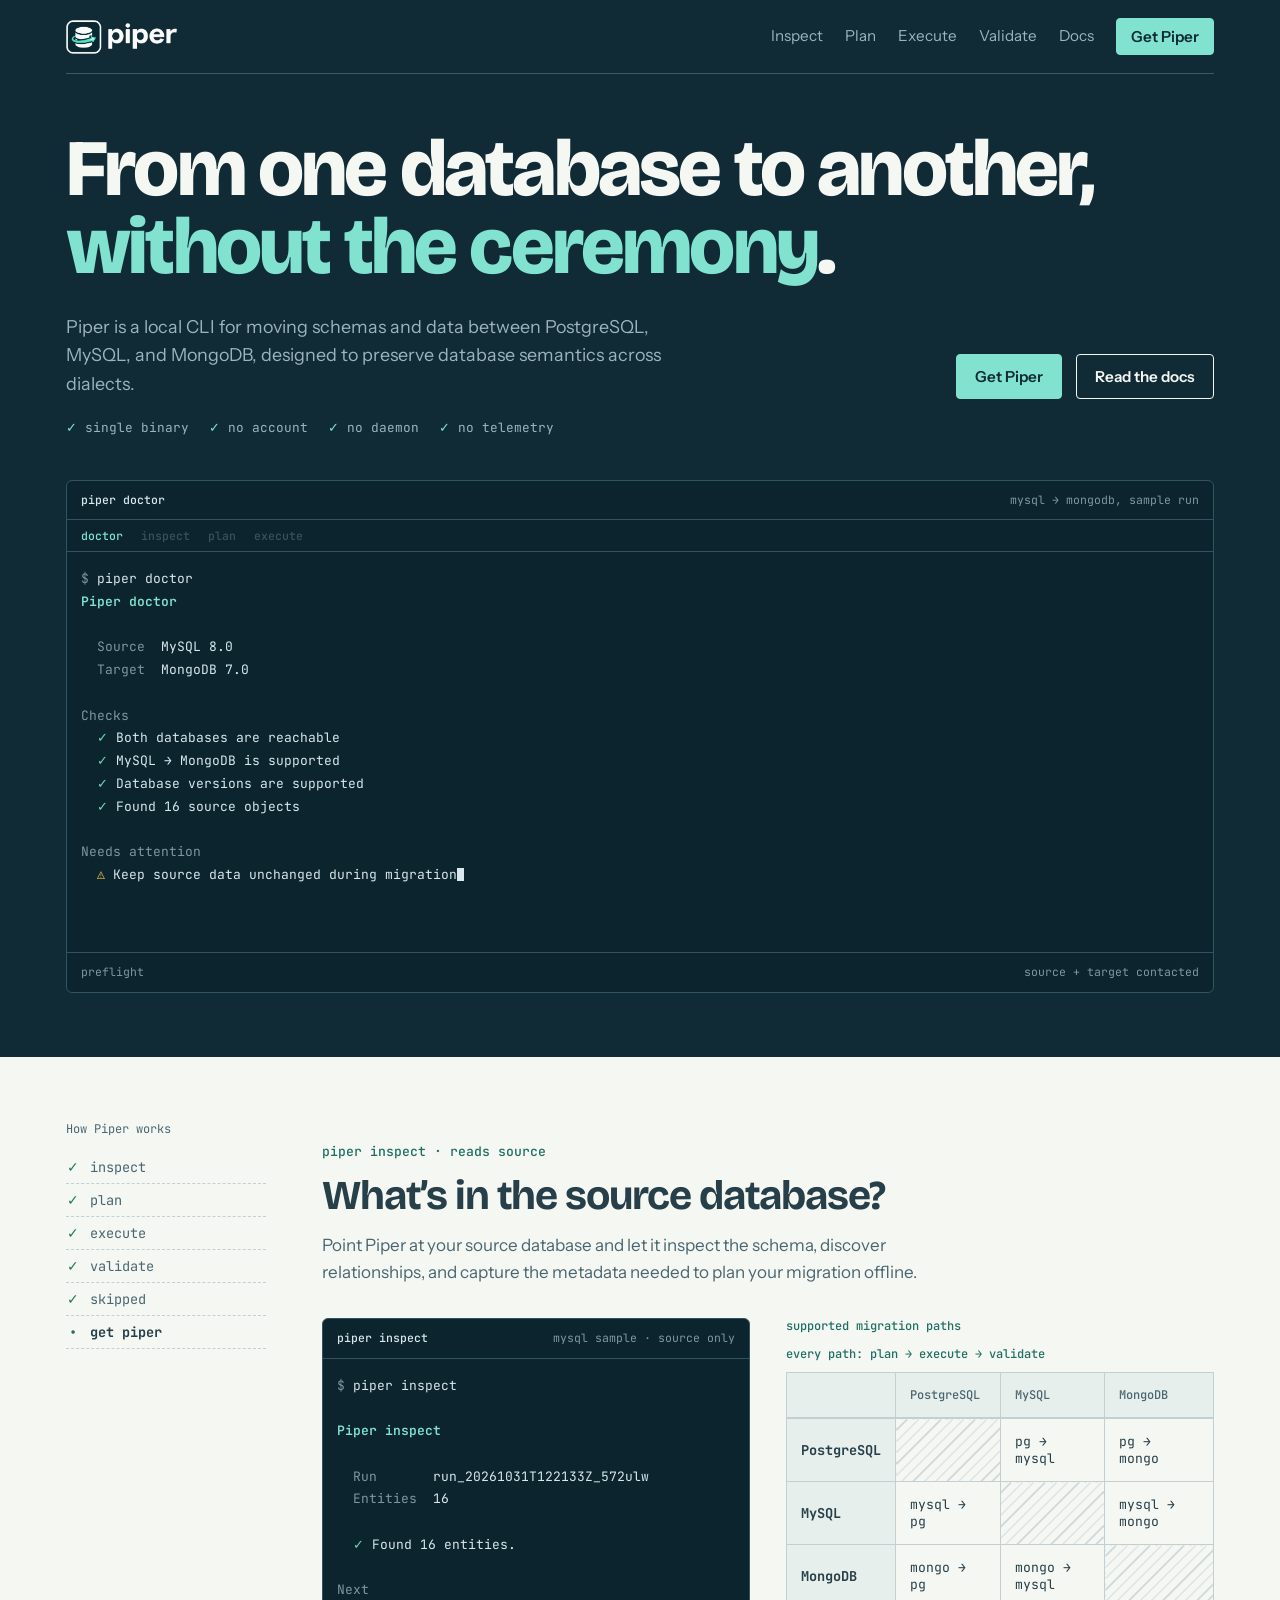
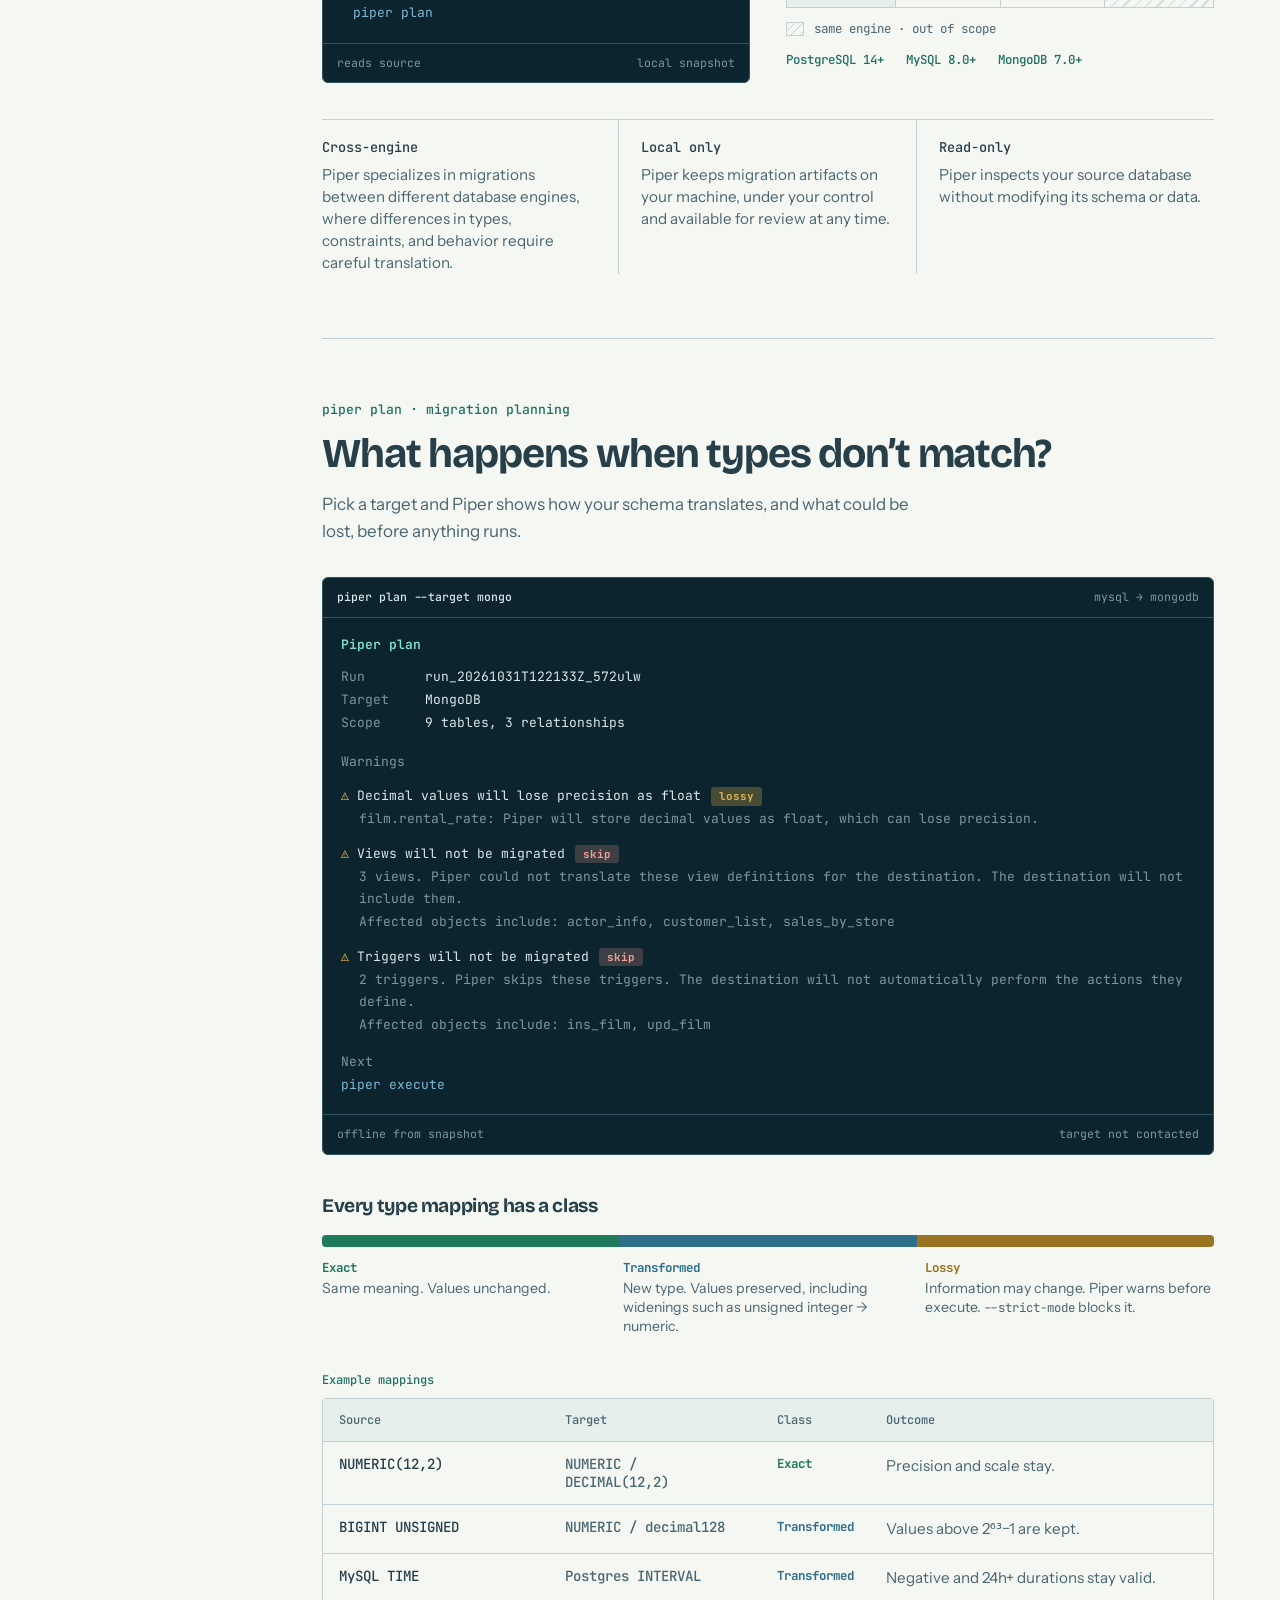
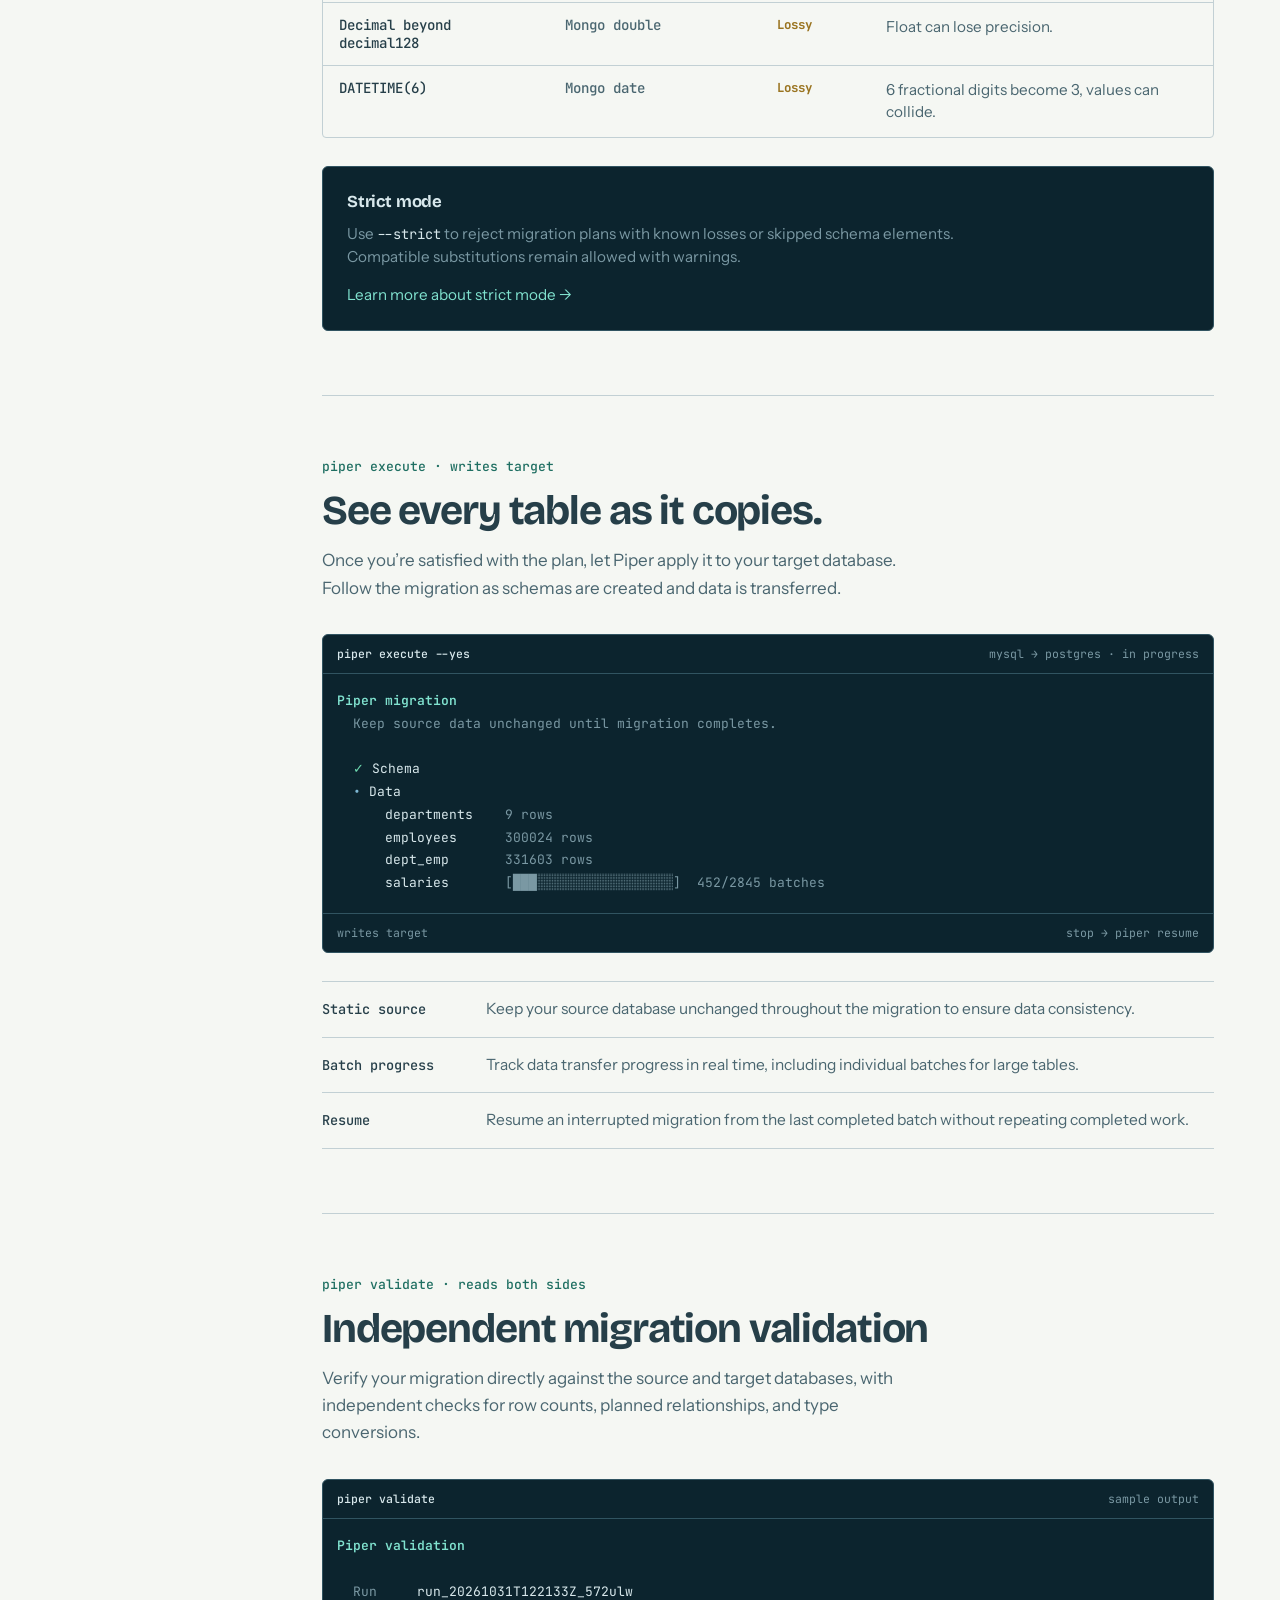
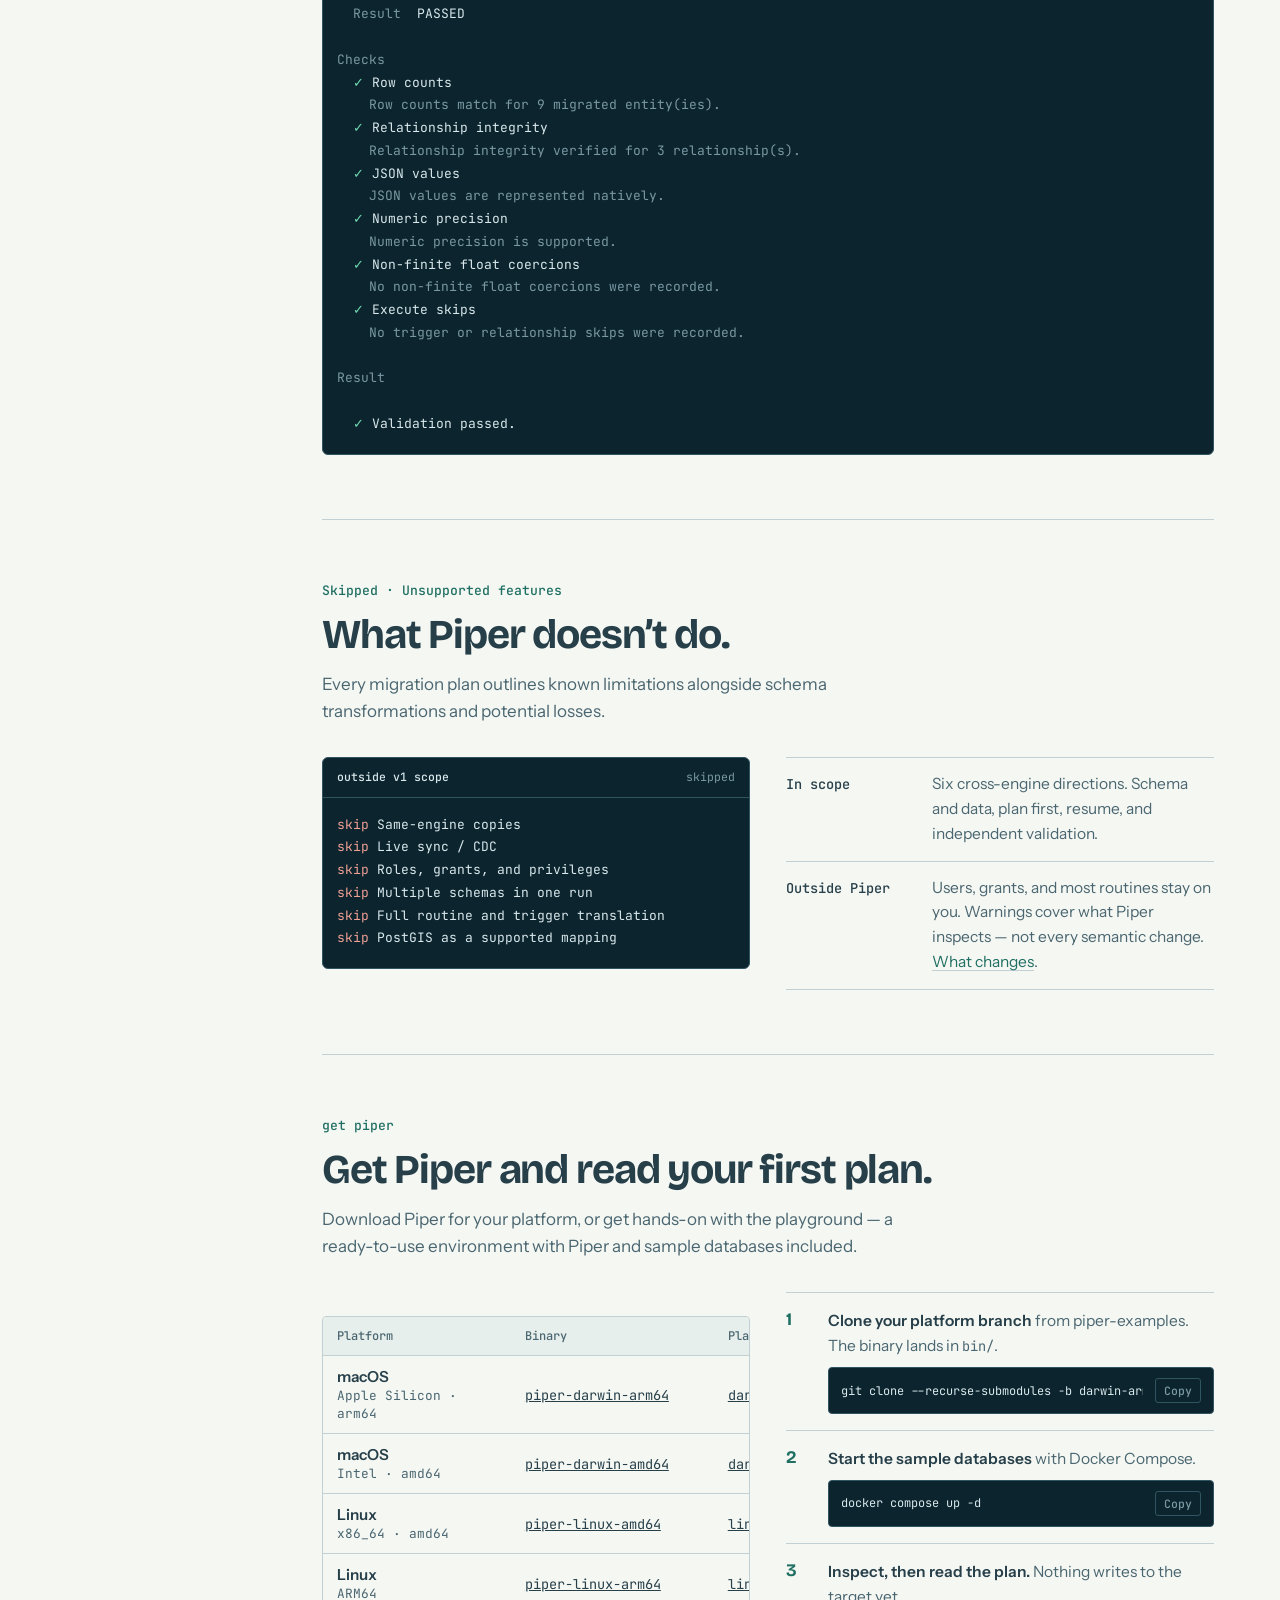
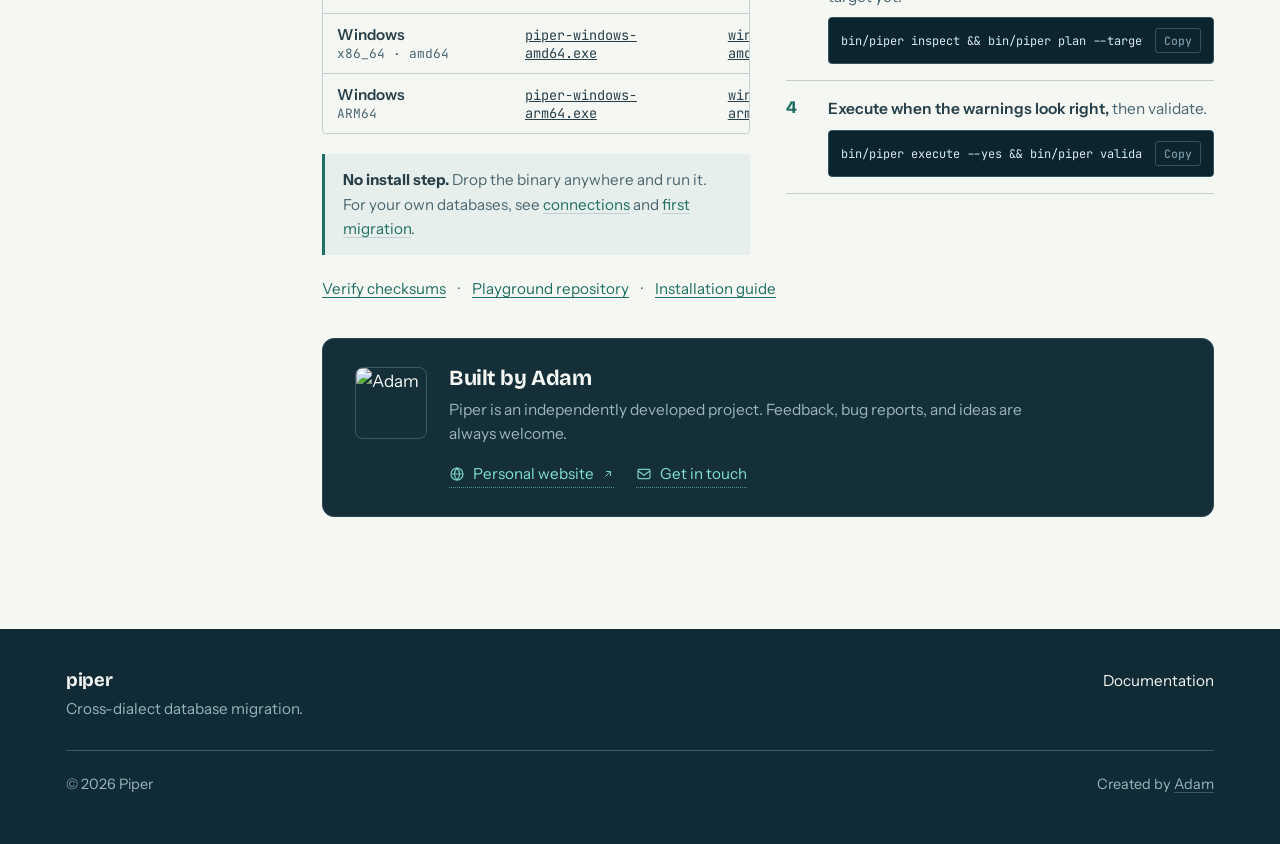
==== commit 38c8e09f: "refactor: final improvement to all with the exception of sloppy documentation" ====
--- a/index.html
+++ b/index.html
@@ -132,6 +132,9 @@
 .lines a,.foot-link a,.plain a{color:var(--acc);text-underline-offset:3px;text-decoration-color:var(--line)}
 @media(max-width:520px){.lines div{grid-template-columns:minmax(0,1fr)}}
 .plain{margin-top:18px;max-width:40em;color:var(--muted);font-size:.95rem}
+.link-row{margin:22px 0 36px;display:flex;flex-wrap:nowrap;align-items:center;gap:6px 12px;font-size:.95rem;white-space:nowrap}
+.link-row a{color:var(--acc);text-underline-offset:3px}
+.link-row span{color:var(--muted)}
 .fact-panel{margin-top:28px;border-top:1px solid var(--line)}
 .fact-panel div{display:grid;grid-template-columns:140px minmax(0,1fr);gap:6px 24px;padding:16px 0;border-bottom:1px solid var(--line);align-items:baseline}
 .fact-panel b{font:500 .85rem var(--mono);color:var(--fg)}
@@ -221,14 +224,28 @@
 .note-local strong{color:var(--fg)}
 
 /* closing */
-.creator{display:flex;gap:18px;align-items:center;padding-block:48px;border-top:1px solid var(--line)}
-.creator img{width:64px;height:64px;border-radius:4px;border:1px solid var(--line);flex:none}
-.creator h2{font-size:1.4rem}
-.creator p{margin-top:6px;color:var(--muted);font-size:.97rem;max-width:34em}
-.creator a{text-underline-offset:4px;text-decoration-color:var(--line)}
-footer{padding-block:32px 52px;display:flex;flex-wrap:wrap;justify-content:space-between;gap:16px;color:var(--muted);font-size:.9rem}
-footer .mono{font:400 .8rem var(--mono)}
-footer a{text-underline-offset:3px;text-decoration-color:var(--line)}
+.creator{display:flex;gap:22px;align-items:flex-start;margin-top:8px;margin-bottom:48px;padding:28px 32px;border:1px solid #2A4550;border-radius:12px;background:#152F38;color:#F5F7F3;color-scheme:dark}
+.creator img{width:72px;height:72px;border-radius:8px;border:1px solid #3A5A66;flex:none;object-fit:cover}
+.creator h2{font-size:1.35rem;letter-spacing:-.02em;color:#F5F7F3}
+.creator p{margin-top:8px;color:#9BB4BC;font-size:.97rem;max-width:38em;line-height:1.55}
+.creator-links{display:flex;flex-wrap:wrap;gap:8px 22px;margin-top:16px}
+.creator-links a{display:inline-flex;align-items:center;gap:8px;color:var(--glass);text-decoration:none;font-size:.95rem;border-bottom:1px dotted color-mix(in srgb,var(--glass) 55%,transparent);padding-bottom:1px}
+.creator-links a:hover{color:#B8F0E4}
+.creator-links svg{flex:none;opacity:.9}
+@media(max-width:520px){.creator{flex-direction:column;padding:22px}}
+footer{padding-block:40px 48px;color:var(--muted)}
+.foot-top{display:flex;justify-content:space-between;align-items:flex-start;gap:32px;padding-bottom:28px;border-bottom:1px solid var(--line)}
+.foot-brand{font:700 1.15rem var(--display);color:var(--fg);letter-spacing:-.02em}
+.foot-tag{margin-top:6px;font-size:.95rem;color:var(--muted)}
+.foot-nav{display:grid;gap:10px;text-align:right}
+.foot-nav a{color:var(--fg);text-decoration:none;font-size:.95rem}
+.foot-nav a:hover{color:var(--glass)}
+.foot-bottom{display:flex;justify-content:space-between;align-items:center;gap:16px;flex-wrap:wrap;padding-top:22px;font-size:.9rem}
+.foot-bottom a{color:inherit;text-underline-offset:3px;text-decoration-color:var(--line)}
+@media(max-width:520px){
+  .foot-top{flex-direction:column}
+  .foot-nav{text-align:left}
+}
 </style>
 <script type="application/ld+json">
 {"@context":"https://schema.org","@type":"SoftwareApplication","name":"Piper","applicationCategory":"DeveloperApplication","operatingSystem":"macOS, Linux, Windows","description":"Piper is a local CLI for moving schemas and data between PostgreSQL, MySQL, and MongoDB. It shows how types will map and flags known losses before you run the migration.","url":"https://piperbyadam.vercel.app/","offers":{"@type":"Offer","price":"0","priceCurrency":"USD"},"author":{"@type":"Person","name":"Adam"}}
@@ -430,8 +447,8 @@
 <!-- VALIDATE -->
 <section class="step" id="validate">
   <span class="step-tag">piper validate · reads both sides</span>
-  <h2>Piper checks the result without trusting itself.</h2>
-  <p class="intro">After the write, Piper re-reads source and target for row counts, planned foreign keys, and recorded coercions — it does not trust execute’s report. Details in the <a href="docs/resume-and-validate.html">docs</a>.</p>
+  <h2>Independent migration validation</h2>
+  <p class="intro">Verify your migration directly against the source and target databases, with independent checks for row counts, planned relationships, and type conversions.</p>
   <figure class="term">
     <div class="term-bar"><b>piper validate</b><span>sample output</span></div>
 <pre><span class="ttl">Piper validation</span>
@@ -461,9 +478,9 @@
 
 <!-- SKIPPED -->
 <section class="step" id="skipped">
-  <span class="step-tag">skipped · left out of v1 on purpose</span>
+  <span class="step-tag">Skipped · Unsupported features</span>
   <h2>What Piper doesn’t do.</h2>
-  <p class="intro">Limits are listed the same way as lossy types — so you’re never guessing.</p>
+  <p class="intro">Every migration plan outlines known limitations alongside schema transformations and potential losses.</p>
   <div class="cols">
     <figure class="term">
       <div class="term-bar"><b>outside v1 scope</b><span>skipped</span></div>
@@ -485,7 +502,7 @@
 <section class="step" id="get">
   <span class="step-tag">get piper</span>
   <h2>Get Piper and read your first plan.</h2>
-  <p class="intro">One binary for macOS, Linux, or Windows (amd64 and arm64). Download it alone, or clone the playground for your platform — binary plus sample databases included.</p>
+  <p class="intro">Download Piper for your platform, or get hands-on with the playground — a ready-to-use environment with Piper and sample databases included.</p>
   <div class="cols">
     <div>
       <div class="plats" id="download">
@@ -502,7 +519,6 @@
         </table>
       </div>
       <p class="note-local"><strong>No install step.</strong> Drop the binary anywhere and run it. For your own databases, see <a href="docs/connections.html">connections</a> and <a href="docs/first-migration.html">first migration</a>.</p>
-      <p class="plain">Checksums: <a href="downloads/SHA256SUMS">downloads/SHA256SUMS</a>. Playground: <a href="https://github.com/PiperKitOrg/piper-examples">PiperKitOrg/piper-examples</a>. Setup: <a href="docs/install.html">Install</a>.</p>
     </div>
     <ol class="steps">
       <li><span class="n">1</span><div><p><strong>Clone your platform branch</strong> from piper-examples. The binary lands in <code>bin/</code>.</p>
@@ -515,11 +531,23 @@
         <div class="cmdline"><code>bin/piper execute --yes &amp;&amp; bin/piper validate</code><button type="button" data-copy="bin/piper execute --yes && bin/piper validate">Copy</button></div></div></li>
     </ol>
   </div>
+  <p class="link-row"><a href="downloads/SHA256SUMS">Verify checksums</a><span aria-hidden="true">·</span><a href="https://github.com/PiperKitOrg/piper-examples">Playground repository</a><span aria-hidden="true">·</span><a href="docs/install.html">Installation guide</a></p>
   <div class="creator">
-    <img src="https://avatars.githubusercontent.com/u/105650335?v=4&amp;s=160" width="64" height="64" alt="Adam" loading="lazy" decoding="async">
+    <img src="https://avatars.githubusercontent.com/u/105650335?v=4&amp;s=160" width="72" height="72" alt="Adam" loading="lazy" decoding="async">
     <div>
       <h2>Built by Adam</h2>
-      <p>Shaped by your feedback. Bug reports, download help, and ideas are welcome, and I usually reply quickly. <a href="https://a-thedeveloper.vercel.app" rel="noopener noreferrer">a-thedeveloper.vercel.app</a> · <a href="mailto:adaminiature@gmail.com">adaminiature@gmail.com</a></p>
+      <p>Piper is an independently developed project. Feedback, bug reports, and ideas are always welcome.</p>
+      <div class="creator-links">
+        <a href="https://a-thedeveloper.vercel.app" rel="noopener noreferrer">
+          <svg width="16" height="16" viewBox="0 0 24 24" fill="none" stroke="currentColor" stroke-width="1.8" aria-hidden="true"><circle cx="12" cy="12" r="9"/><path d="M3 12h18M12 3c2.5 2.8 3.8 5.8 3.8 9s-1.3 6.2-3.8 9c-2.5-2.8-3.8-5.8-3.8-9S9.5 5.8 12 3z"/></svg>
+          Personal website
+          <svg width="12" height="12" viewBox="0 0 24 24" fill="none" stroke="currentColor" stroke-width="2" aria-hidden="true"><path d="M7 17L17 7M8 7h9v9"/></svg>
+        </a>
+        <a href="mailto:adaminiature@gmail.com">
+          <svg width="16" height="16" viewBox="0 0 24 24" fill="none" stroke="currentColor" stroke-width="1.8" aria-hidden="true"><rect x="3" y="5" width="18" height="14" rx="2"/><path d="m3 7 9 7 9-7"/></svg>
+          Get in touch
+        </a>
+      </div>
     </div>
   </div>
 </section>
@@ -531,8 +559,19 @@
 <div class="deep">
 <div class="wrap">
 <footer>
-  <span>piper · inspect, plan, execute, validate · <a href="docs/index.html">docs</a> · made by <a href="https://a-thedeveloper.vercel.app" rel="noopener noreferrer">Adam</a></span>
-  <span class="mono">PostgreSQL 14+ · MySQL 8.0+ · MongoDB 7.0+</span>
+  <div class="foot-top">
+    <div>
+      <p class="foot-brand">piper</p>
+      <p class="foot-tag">Cross-dialect database migration.</p>
+    </div>
+    <nav class="foot-nav" aria-label="Footer">
+      <a href="docs/index.html">Documentation</a>
+    </nav>
+  </div>
+  <div class="foot-bottom">
+    <span>© 2026 Piper</span>
+    <span>Created by <a href="https://a-thedeveloper.vercel.app" rel="noopener noreferrer">Adam</a></span>
+  </div>
 </footer>
 </div>
 </div>
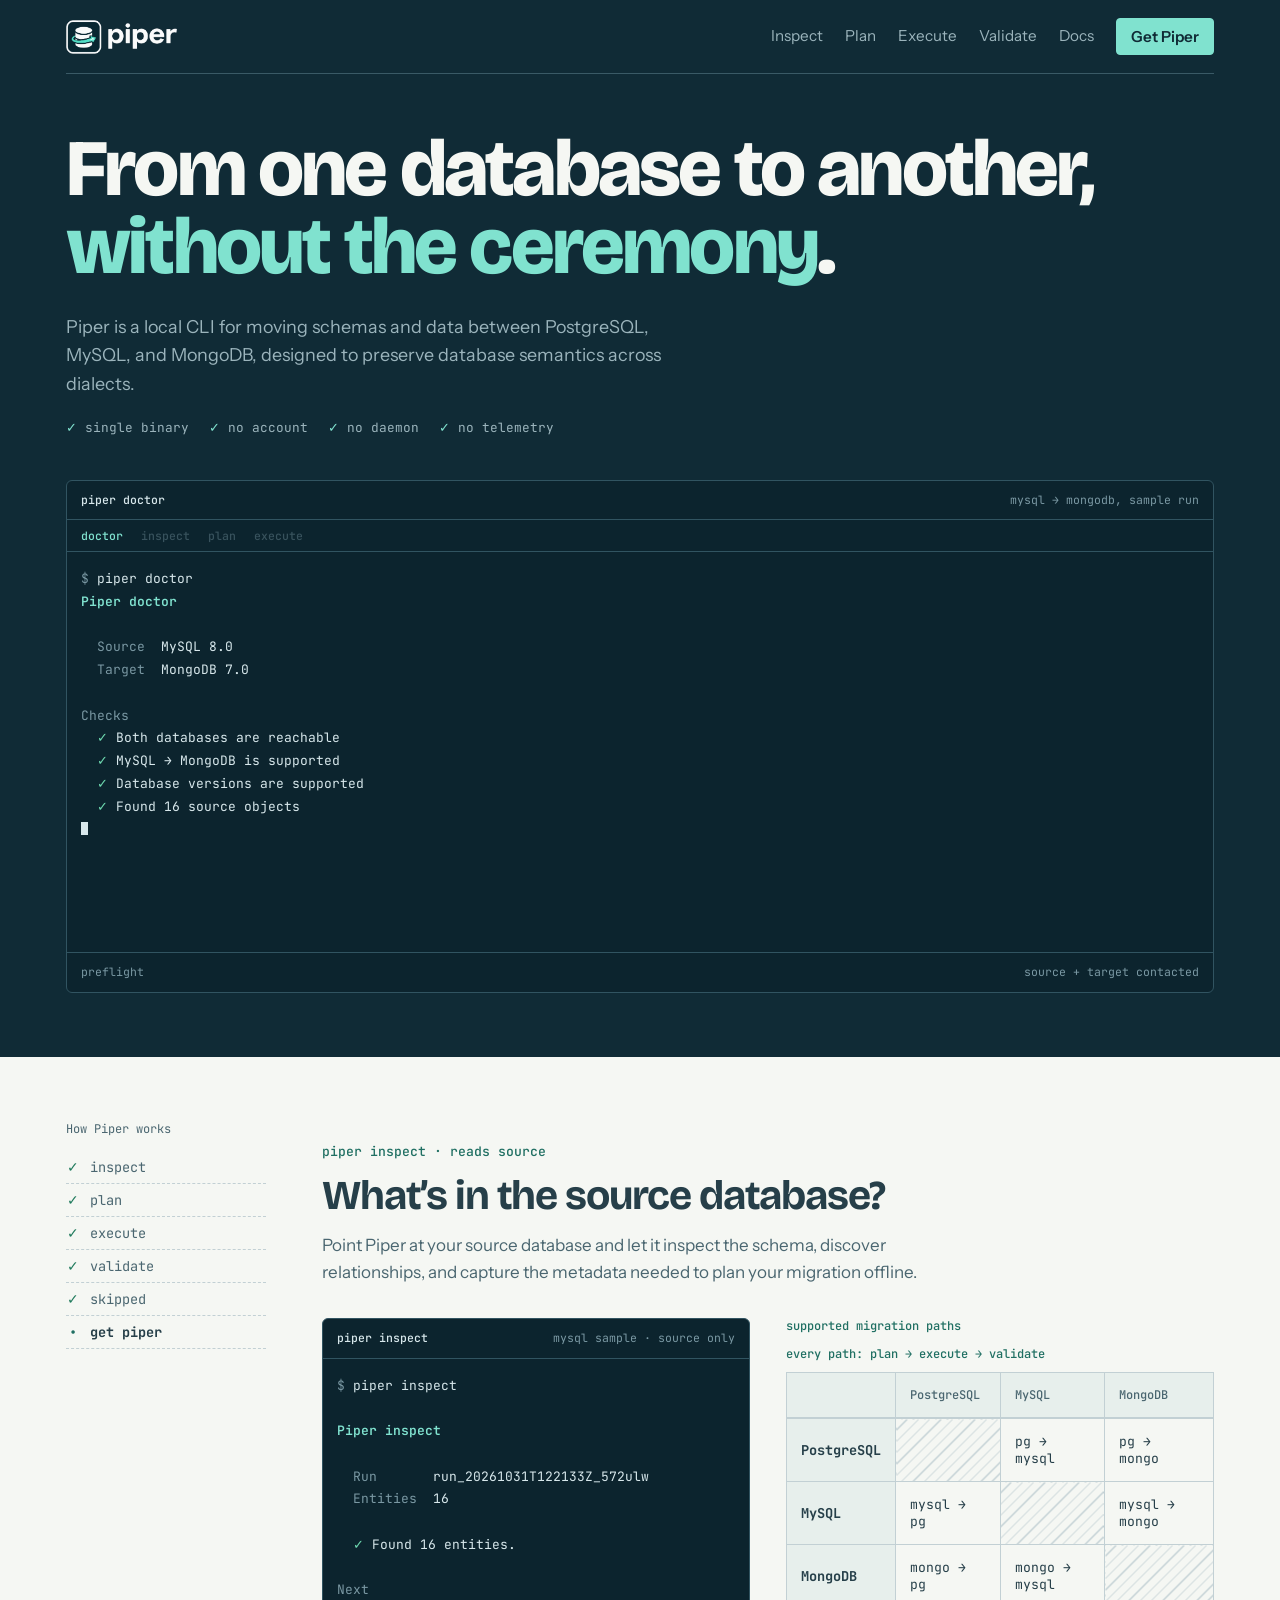
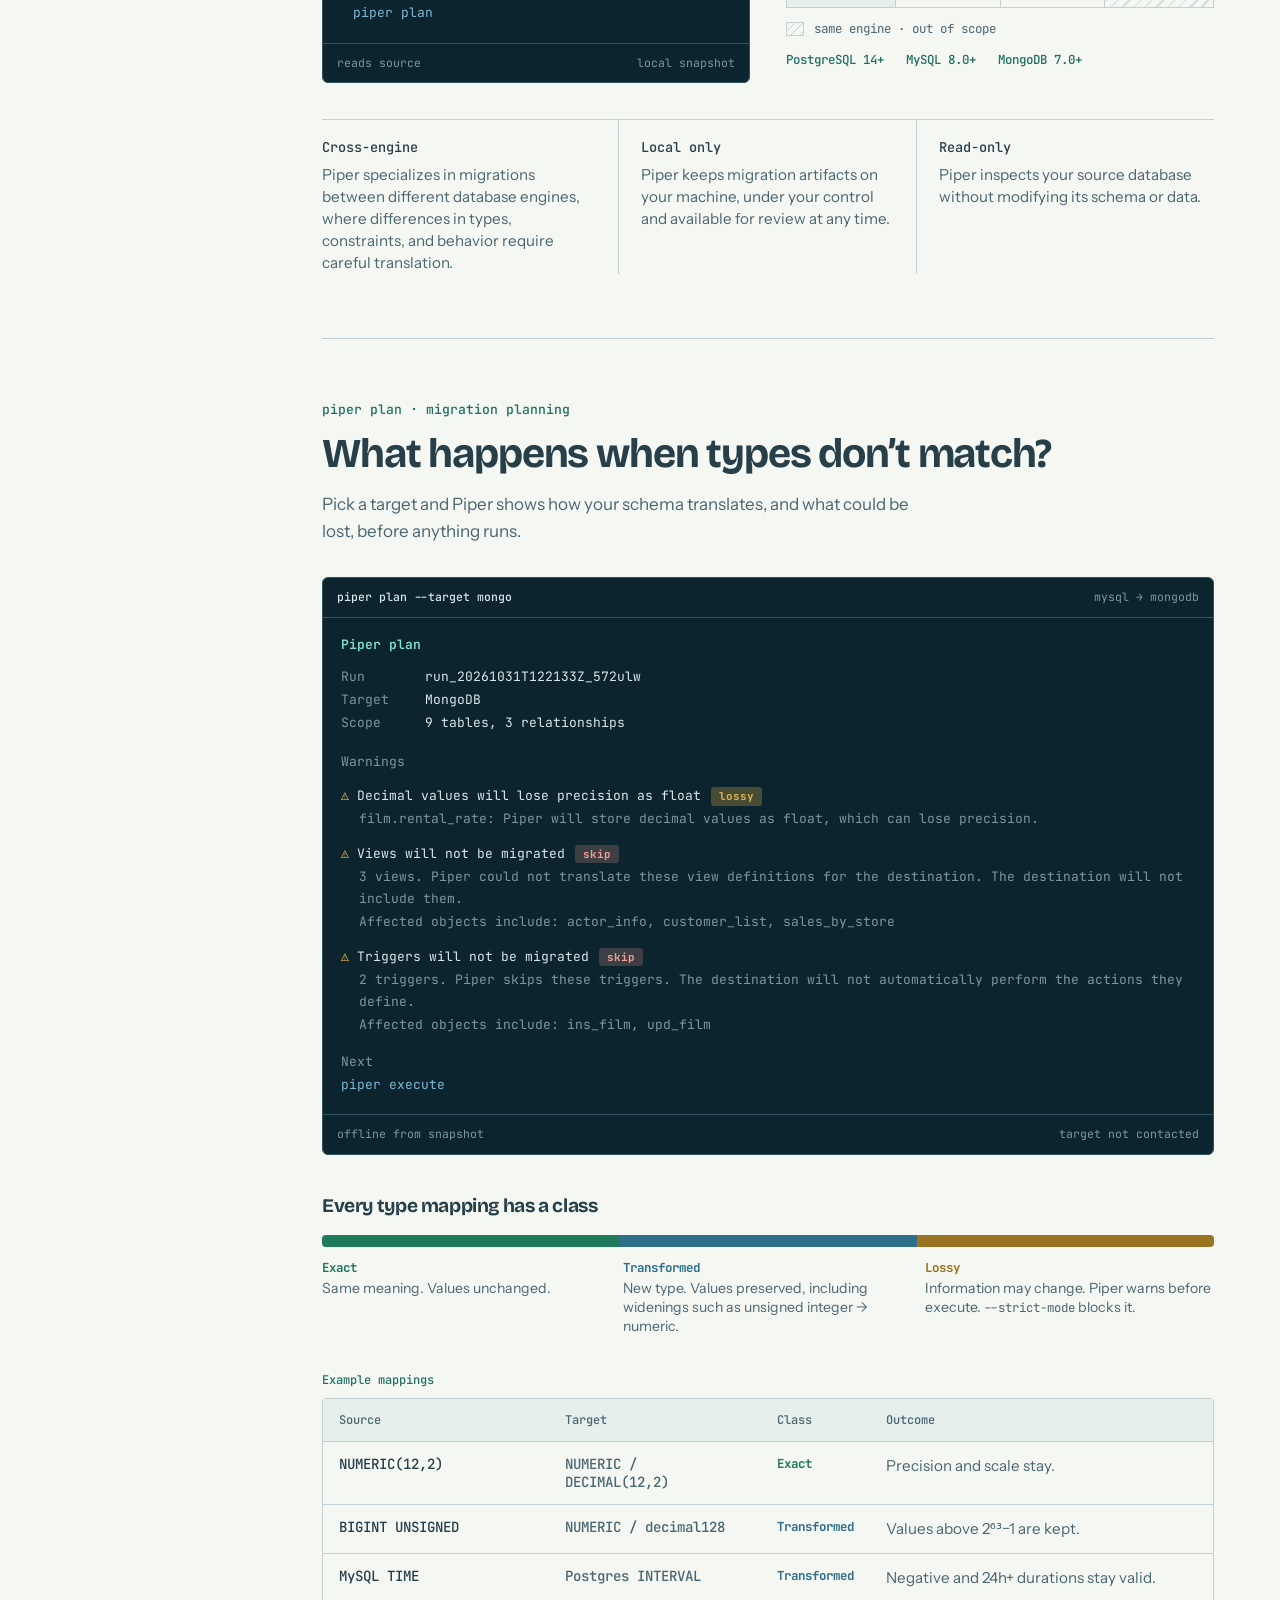
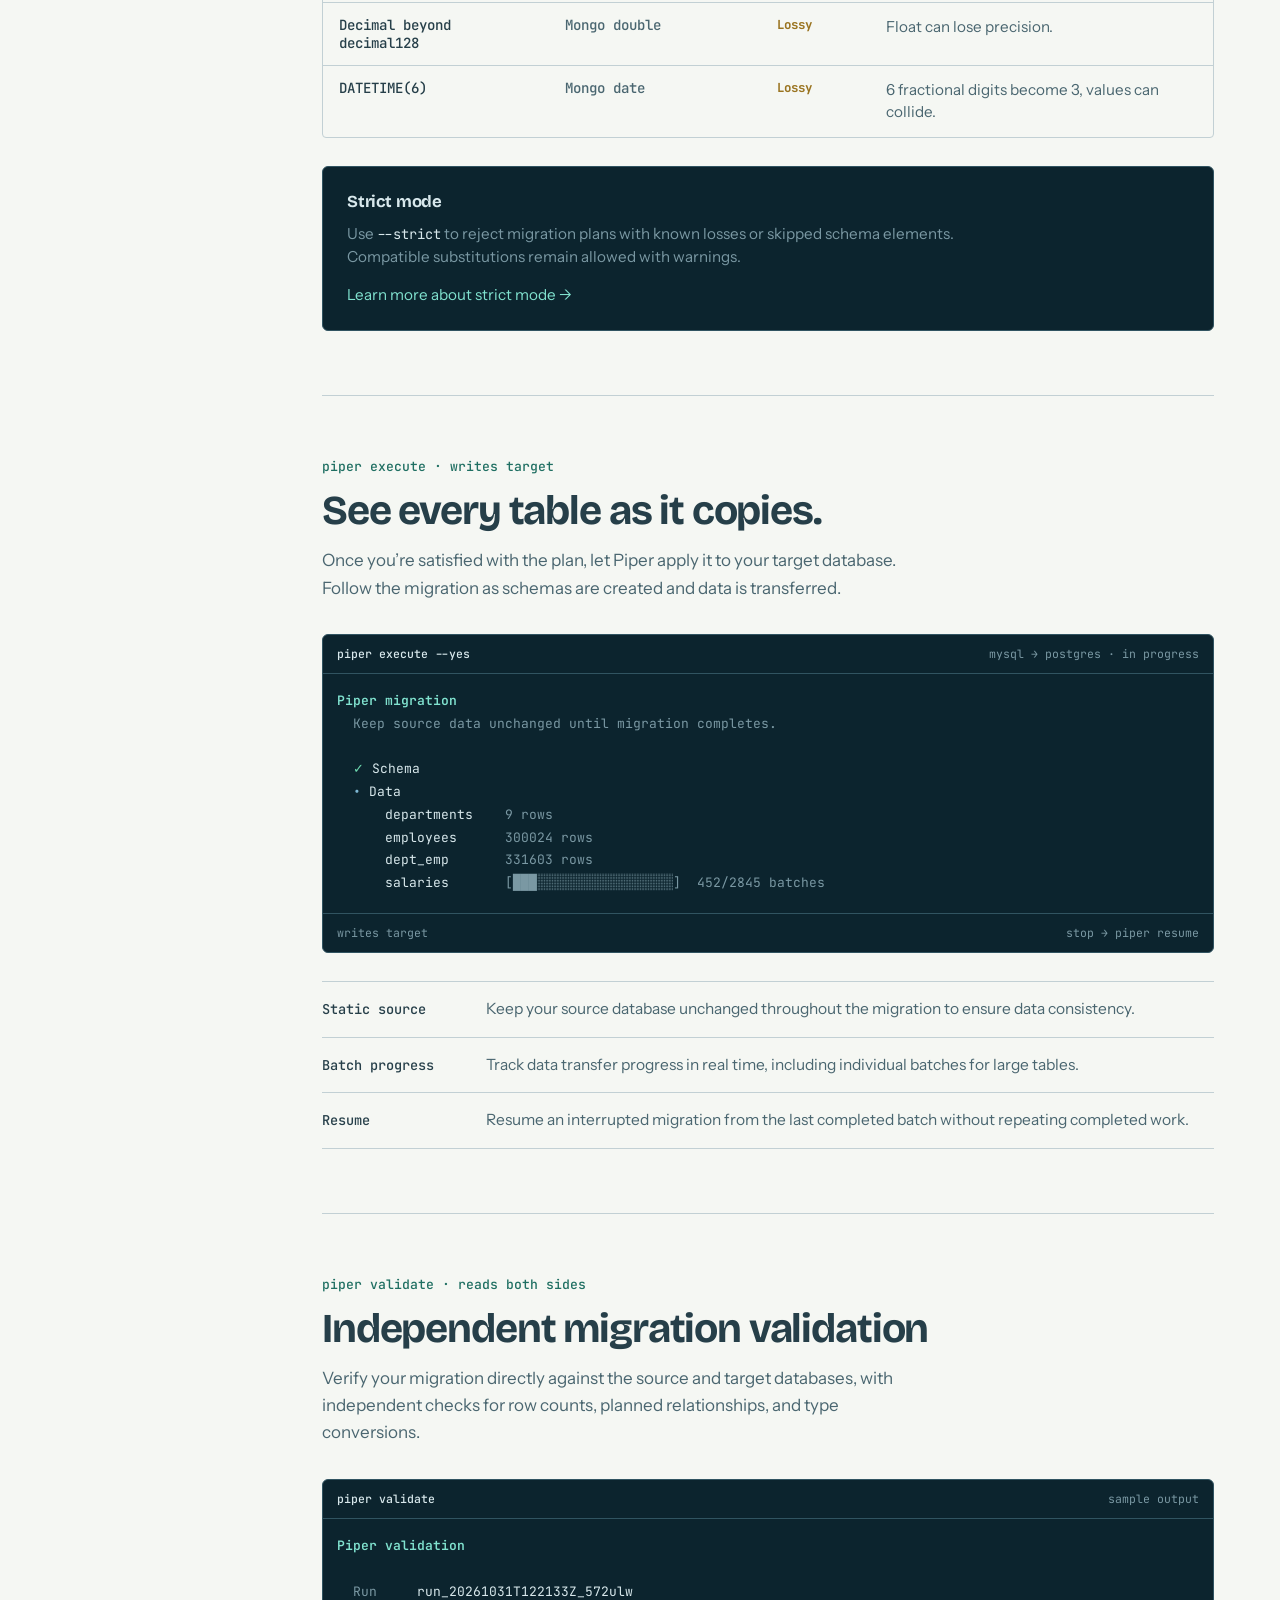
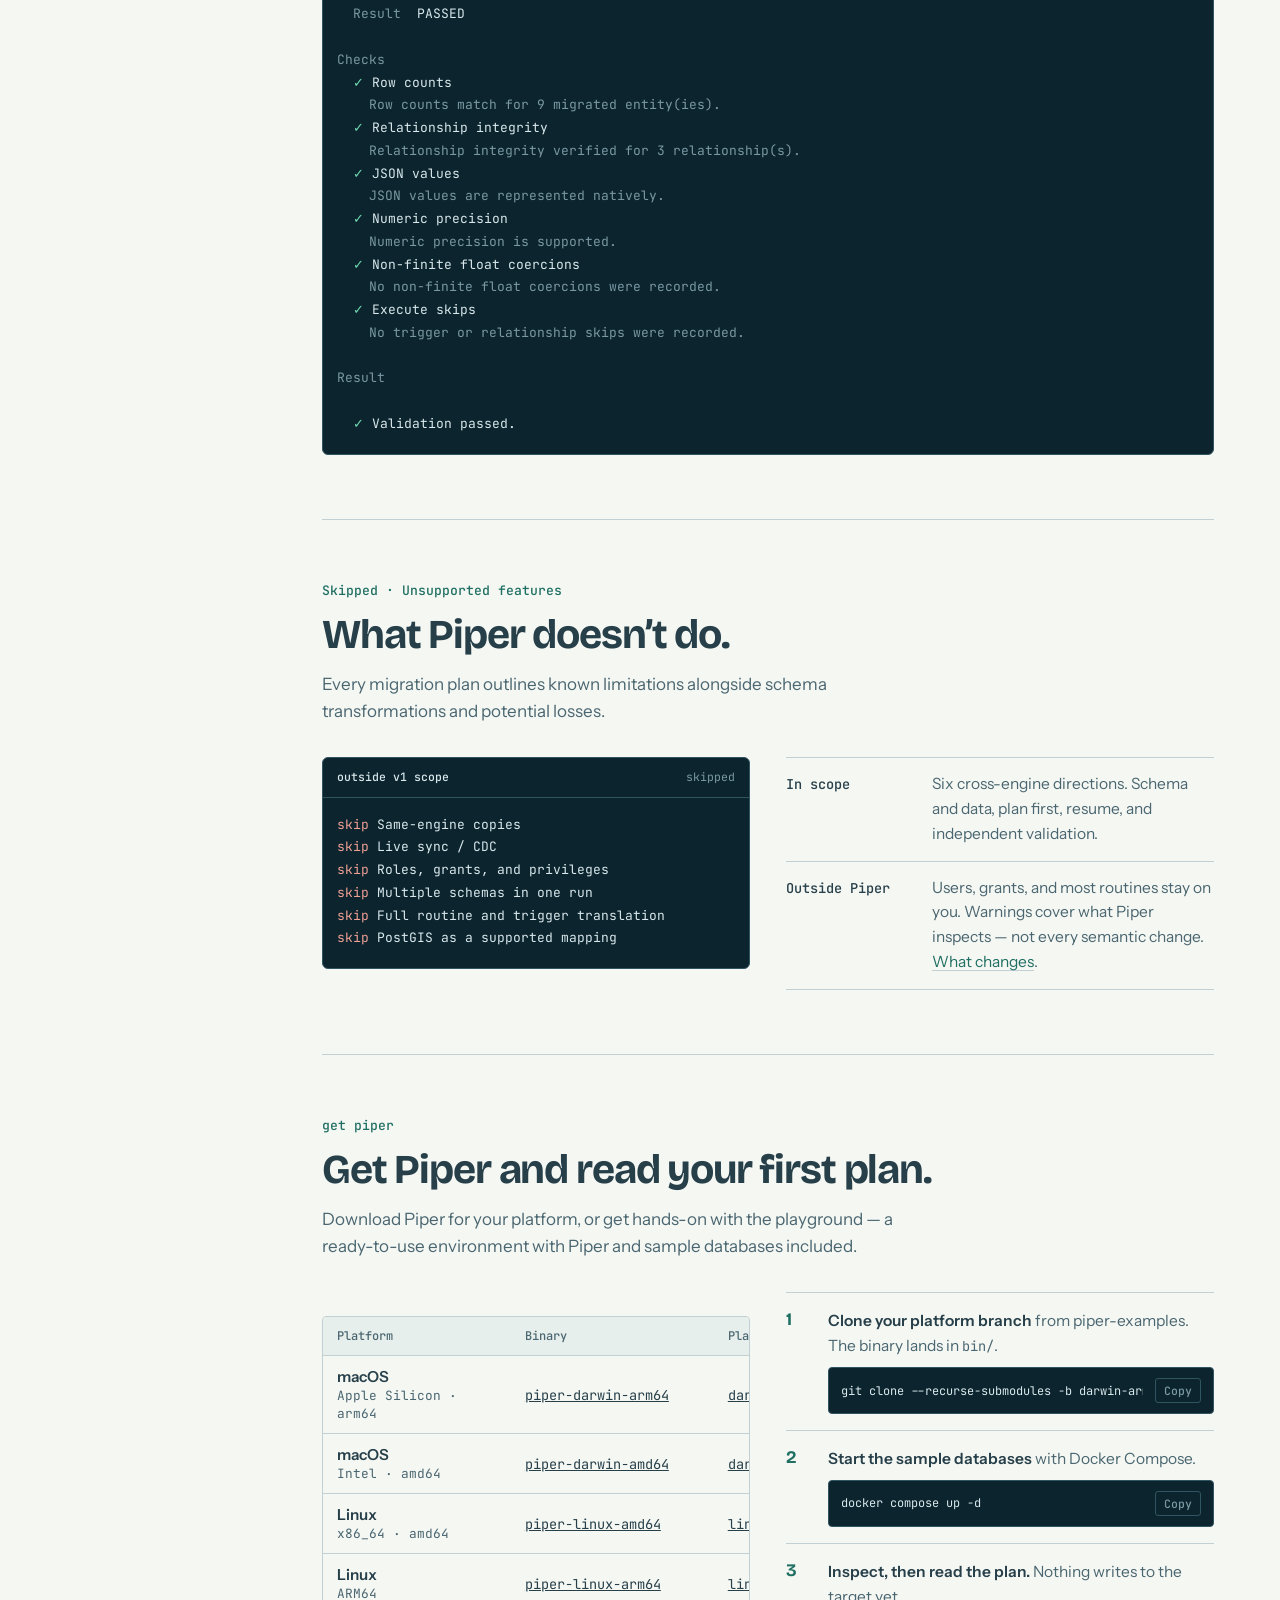
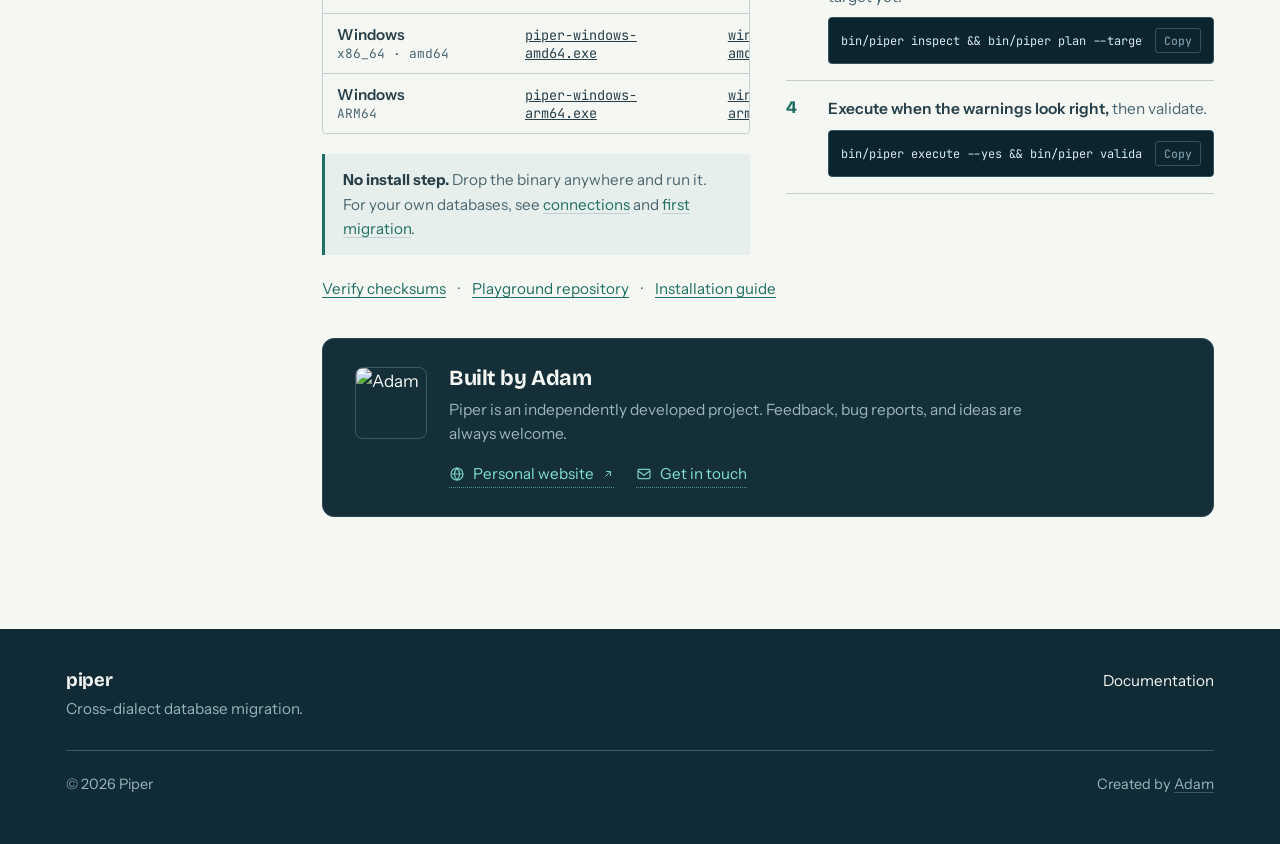
==== commit 84068200: "refactor: removed useless buttons" ====
--- a/index.html
+++ b/index.html
@@ -70,14 +70,14 @@
 .hero{padding-block:56px 64px}
 .hero h1{font-weight:800;font-size:clamp(2.4rem,6.4vw,5rem);line-height:.98;letter-spacing:-.035em;max-width:14em}
 .hero h1 em{font-style:normal;color:var(--glass)}
-.hero-row{display:grid;grid-template-columns:minmax(0,1fr) auto;gap:24px 48px;align-items:end;margin-top:26px}
+.hero-row{margin-top:26px}
 .lede{max-width:36em;font-size:1.12rem;color:var(--muted)}
 .lede strong{color:var(--fg);font-weight:600}
 .cta{display:flex;flex-wrap:wrap;gap:10px 14px;align-items:center}
 .facts{margin:20px 0 0;font:400 .8rem var(--mono);color:var(--muted);display:flex;flex-wrap:wrap;gap:4px 20px}
 .facts span::before{content:"✓ ";color:var(--glass)}
 .intro a,.note-local a,.strict a{color:var(--acc);text-underline-offset:3px;text-decoration-color:var(--line)}
-@media(max-width:820px){.hero-row{grid-template-columns:minmax(0,1fr)}.nav .l{display:none}}
+@media(max-width:820px){.nav .l{display:none}}
 
 /* terminal */
 .term{background:var(--tbg);color:var(--tfg);border:1px solid var(--tline);border-radius:6px;overflow:hidden;font-family:var(--mono);min-width:0;margin:0}
@@ -271,10 +271,6 @@
   <h1>From one database to another, <em>without the ceremony</em>.</h1>
   <div class="hero-row">
     <p class="lede">Piper is a local CLI for moving schemas and data between PostgreSQL, MySQL, and MongoDB, designed to preserve database semantics across dialects.</p>
-    <div class="cta">
-      <a class="btn p" href="#get">Get Piper</a>
-      <a class="btn" href="docs/index.html">Read the docs</a>
-    </div>
   </div>
   <p class="facts" aria-label="Key facts"><span>single binary</span><span>no account</span><span>no daemon</span><span>no telemetry</span></p>
 
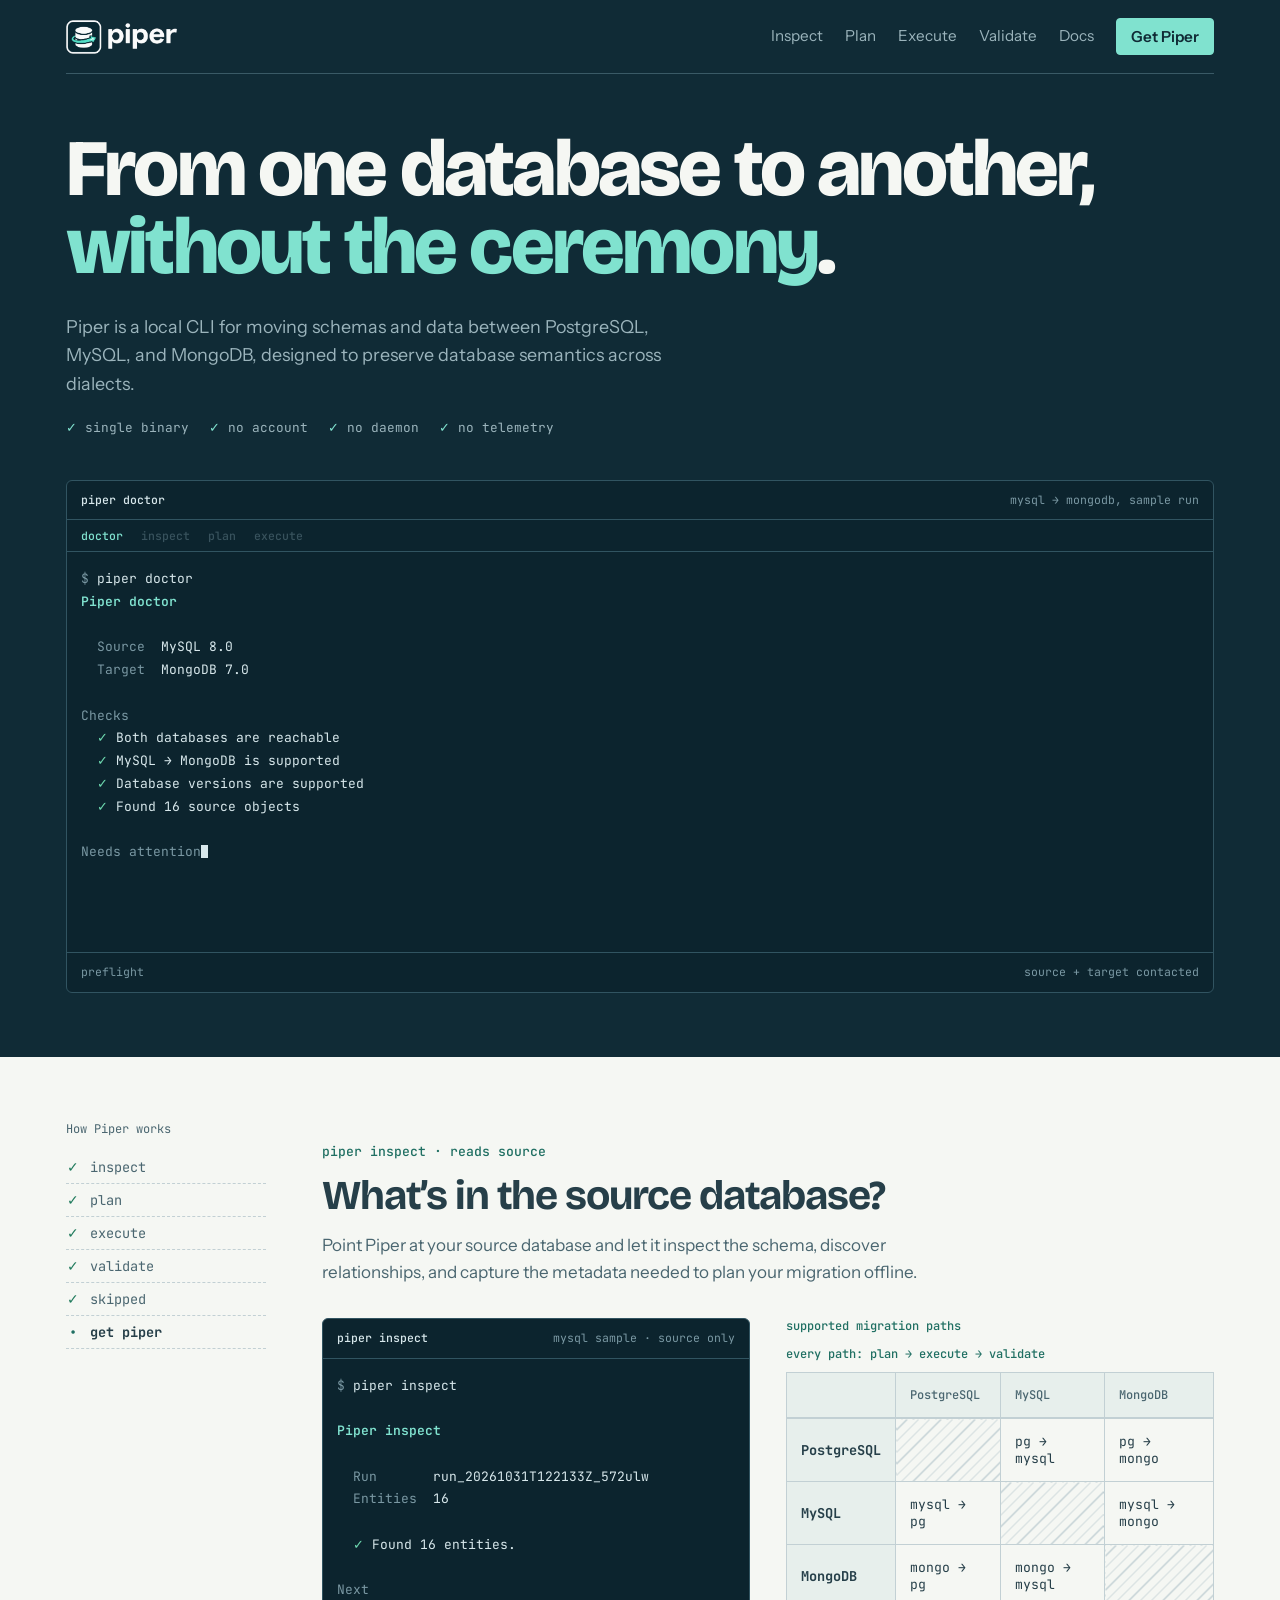
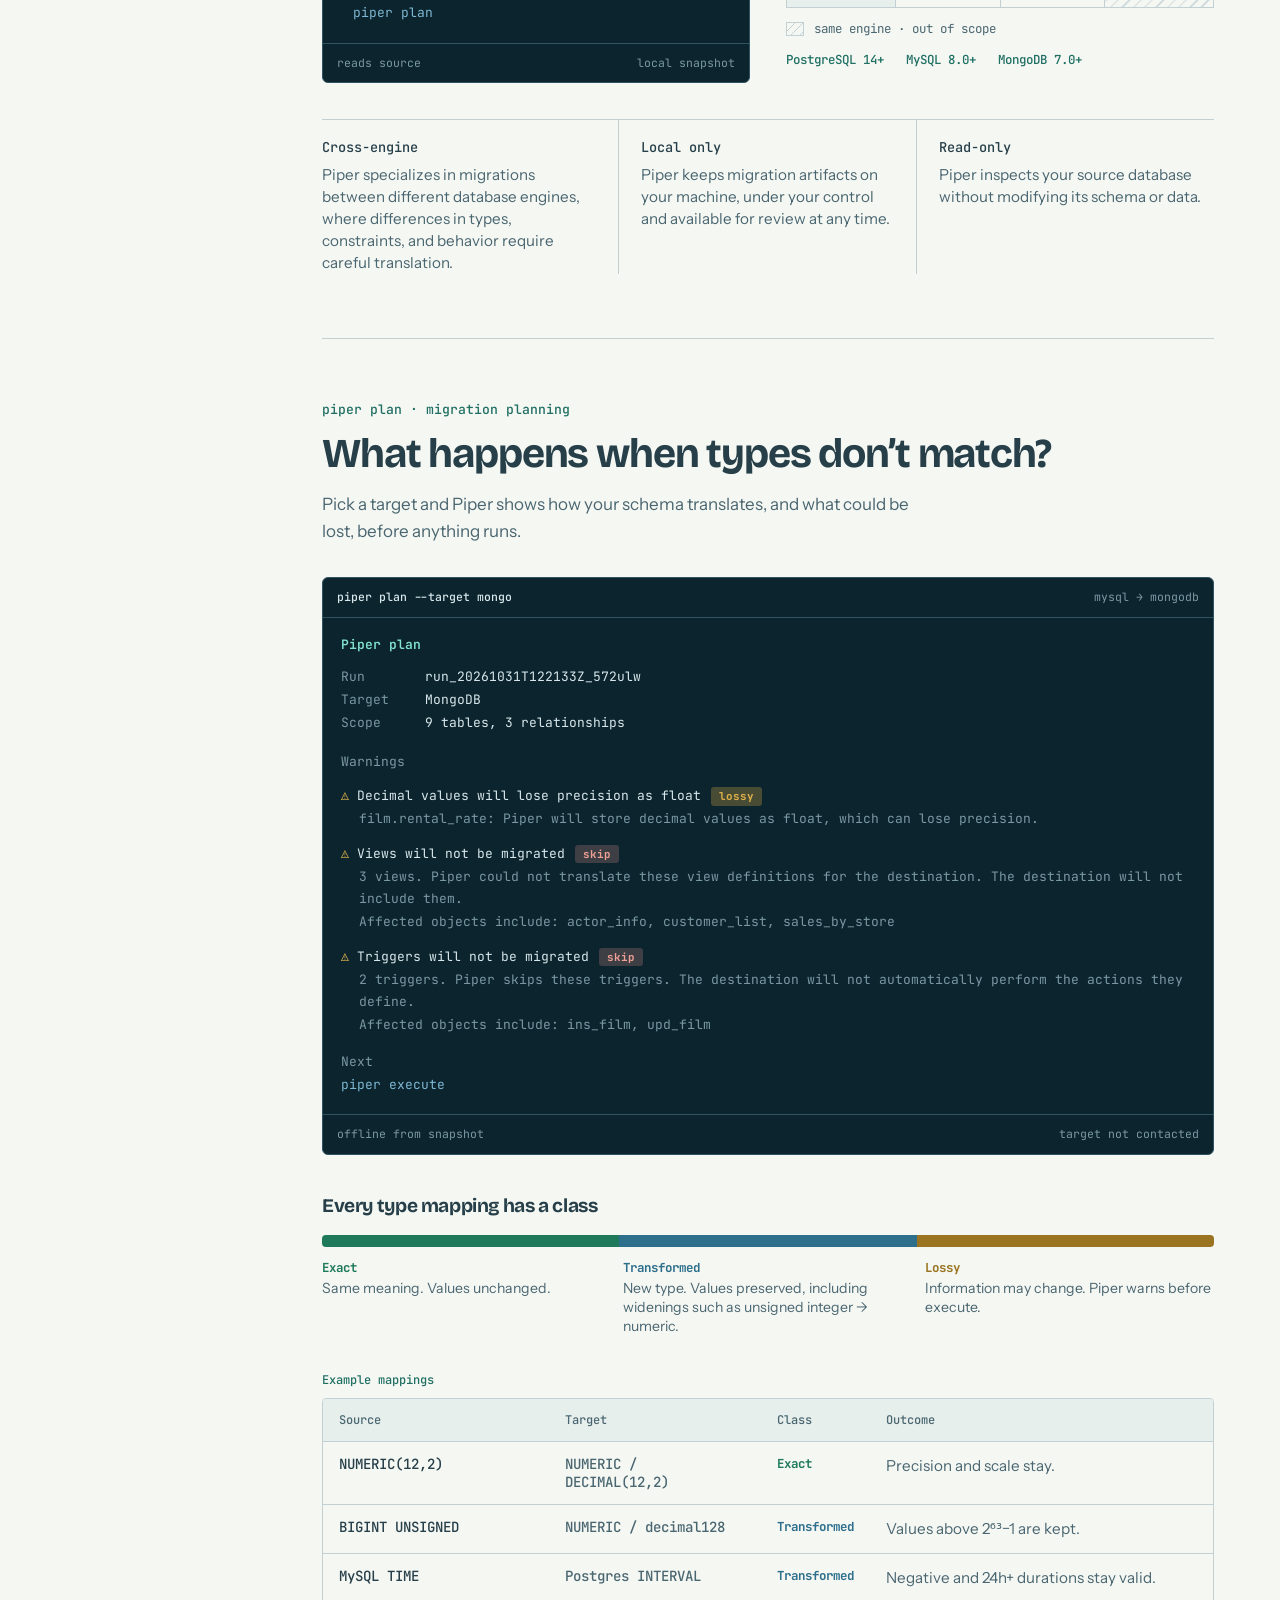
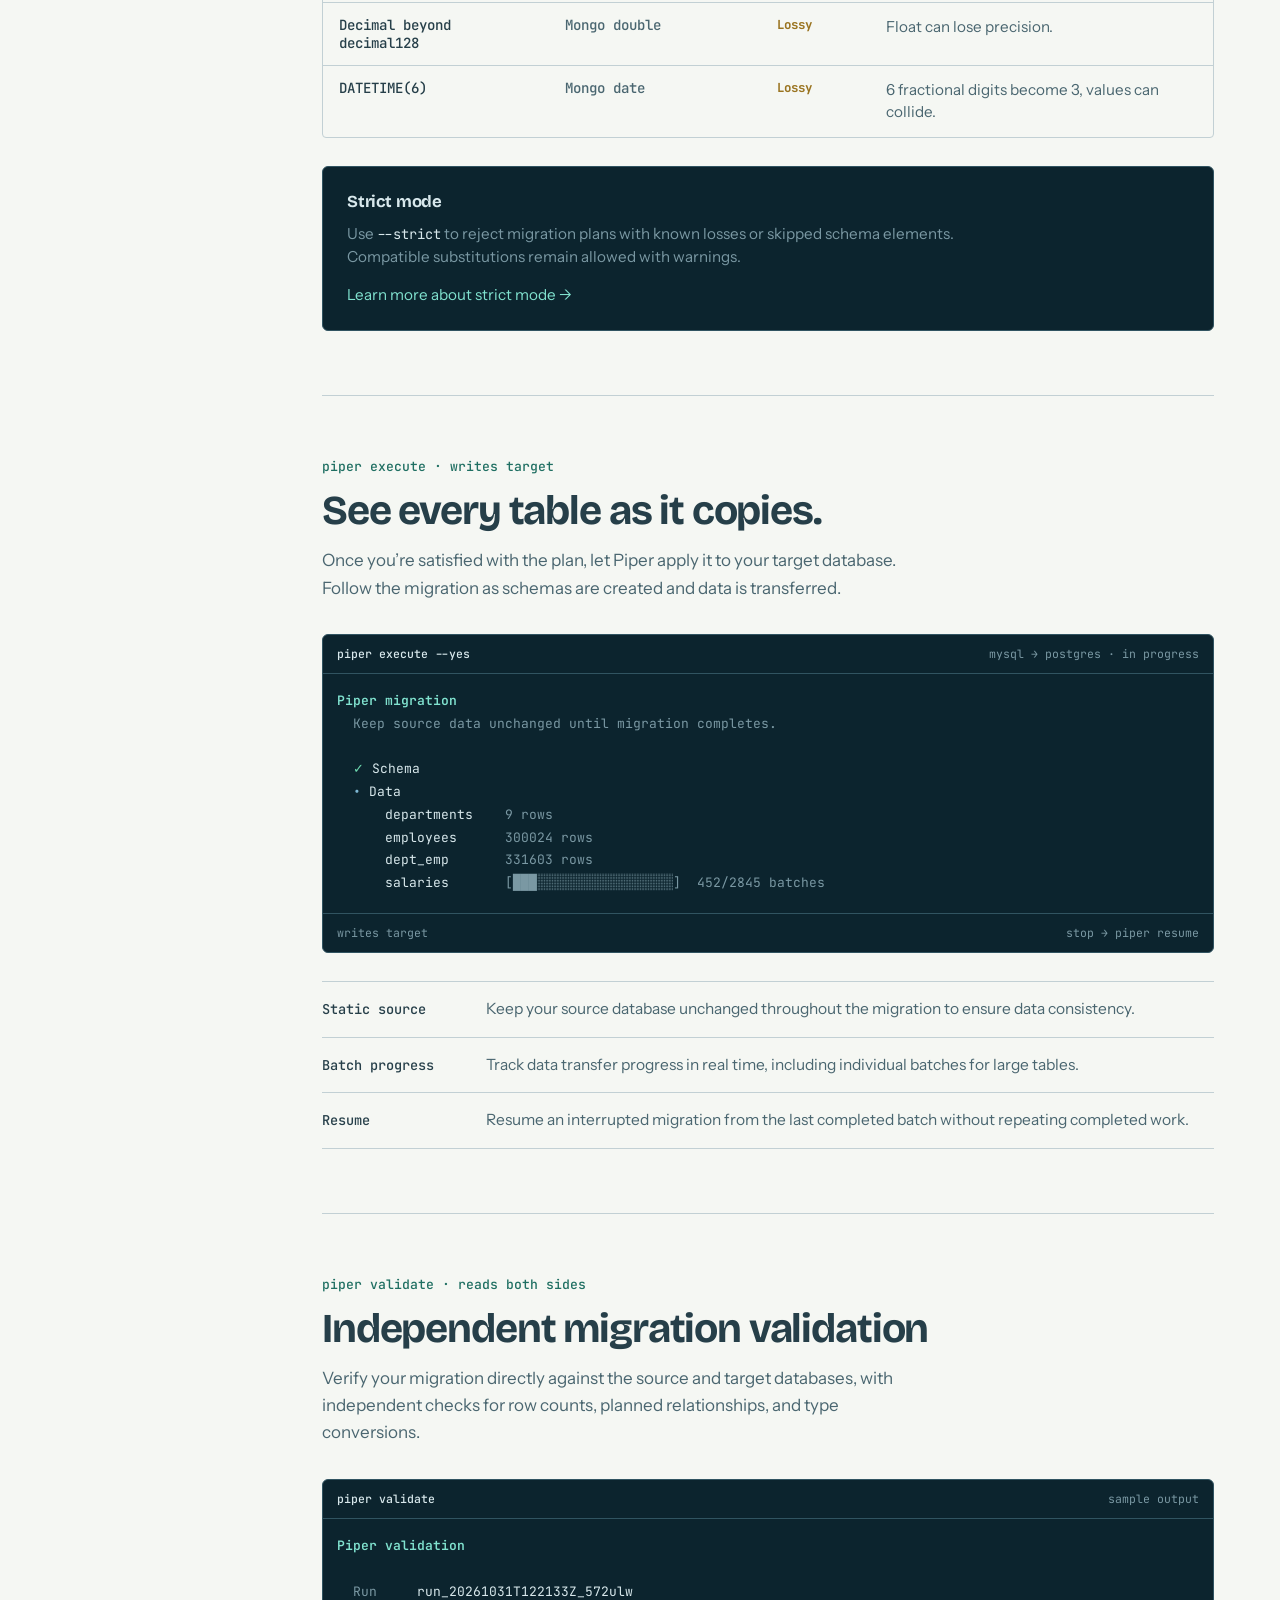
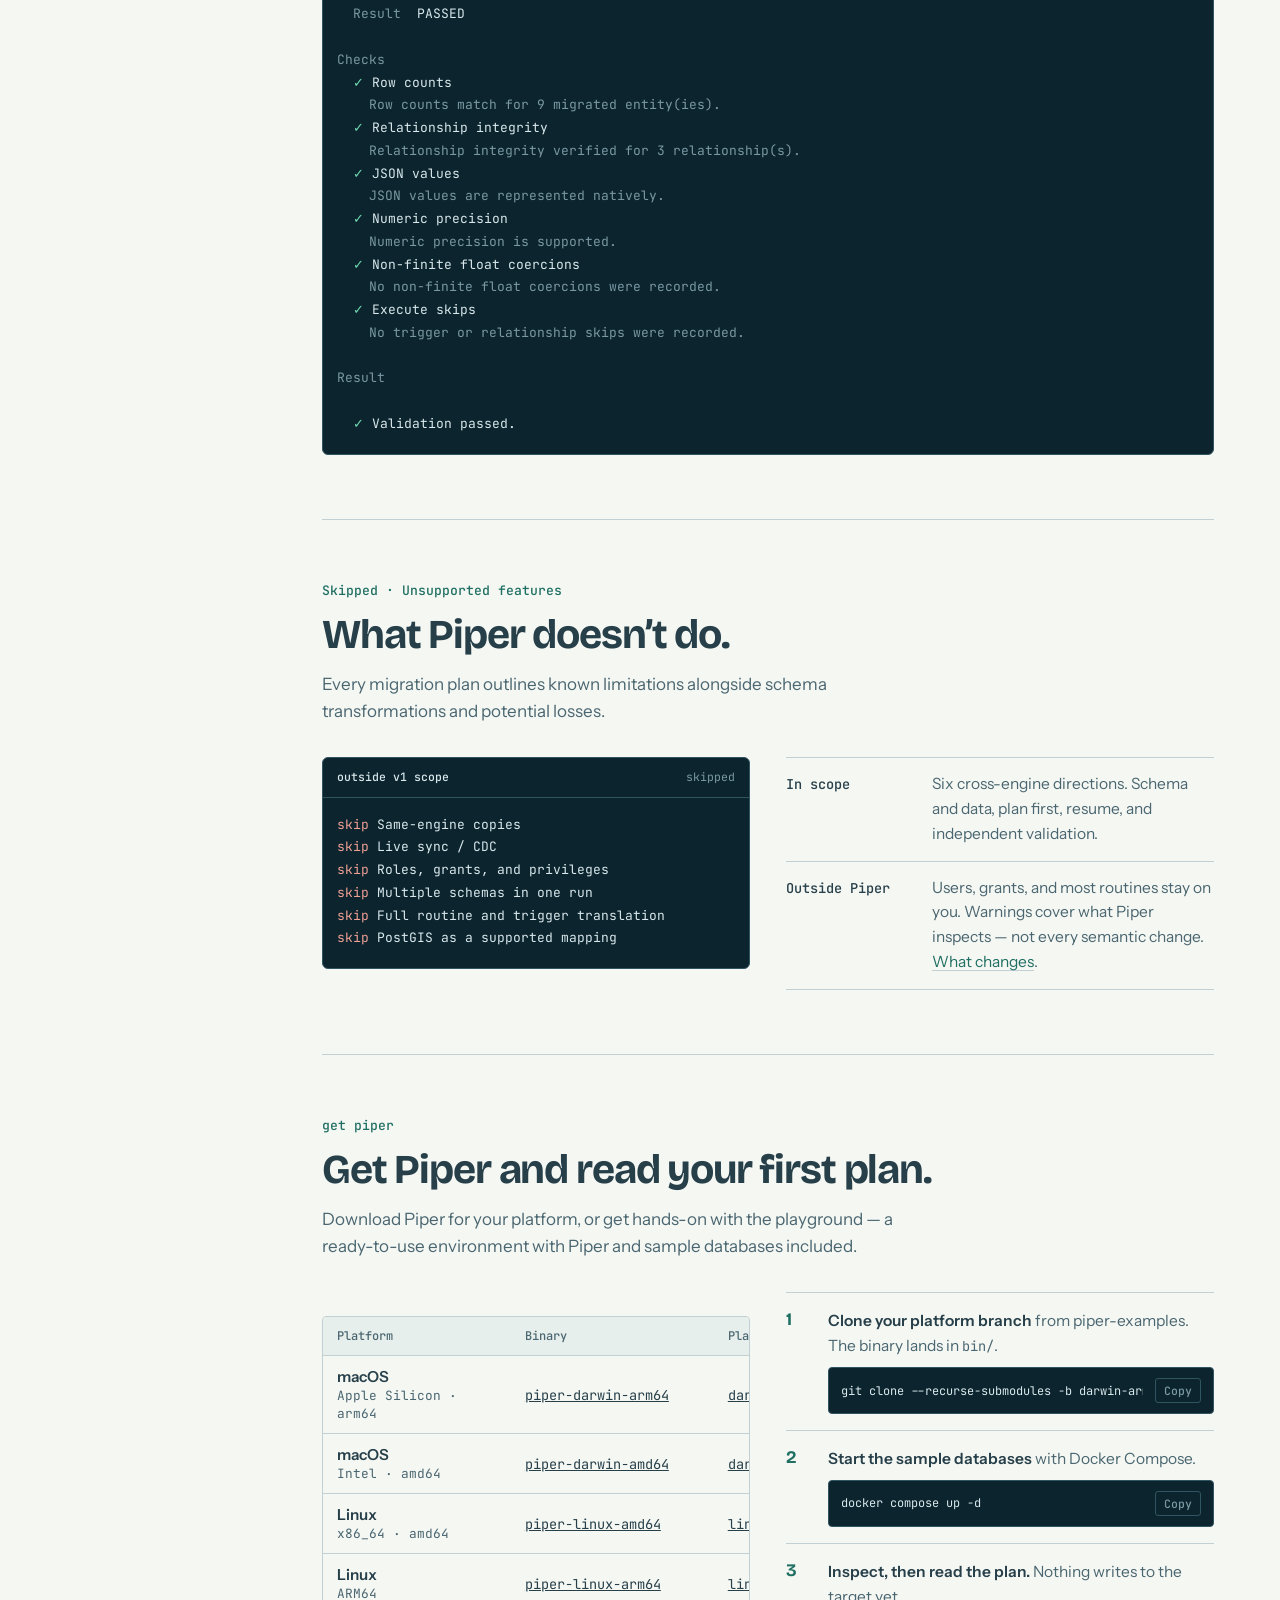
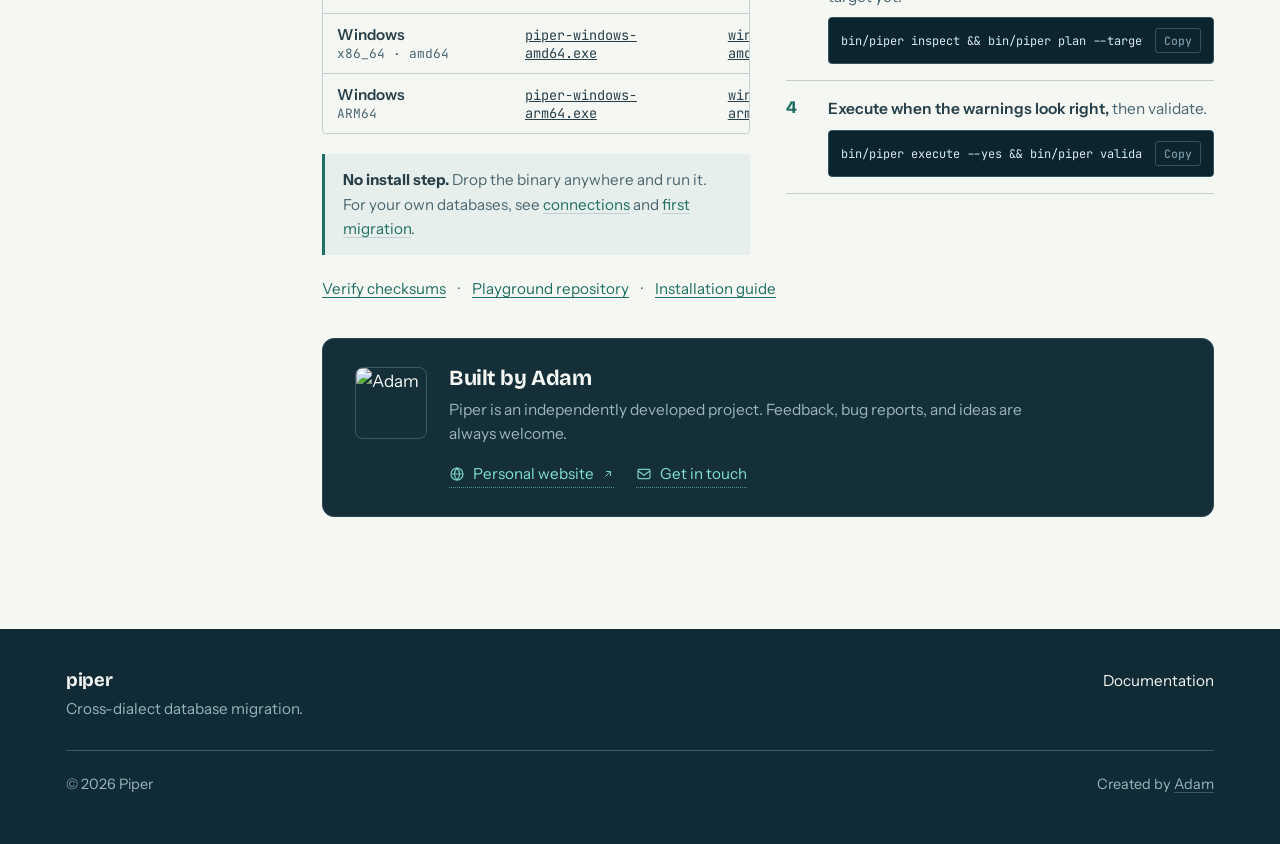
==== commit 9d067b8d: "remove command instruction" ====
--- a/index.html
+++ b/index.html
@@ -386,7 +386,7 @@
         <div class="class-bar-legend">
           <div><b class="cls exact">Exact</b><p>Same meaning. Values unchanged.</p></div>
           <div><b class="cls xf">Transformed</b><p>New type. Values preserved, including widenings such as unsigned integer → numeric.</p></div>
-          <div><b class="cls lossy">Lossy</b><p>Information may change. Piper warns before execute. <code>--strict-mode</code> blocks it.</p></div>
+          <div><b class="cls lossy">Lossy</b><p>Information may change. Piper warns before execute.</p></div>
         </div>
       </div>
     </div>
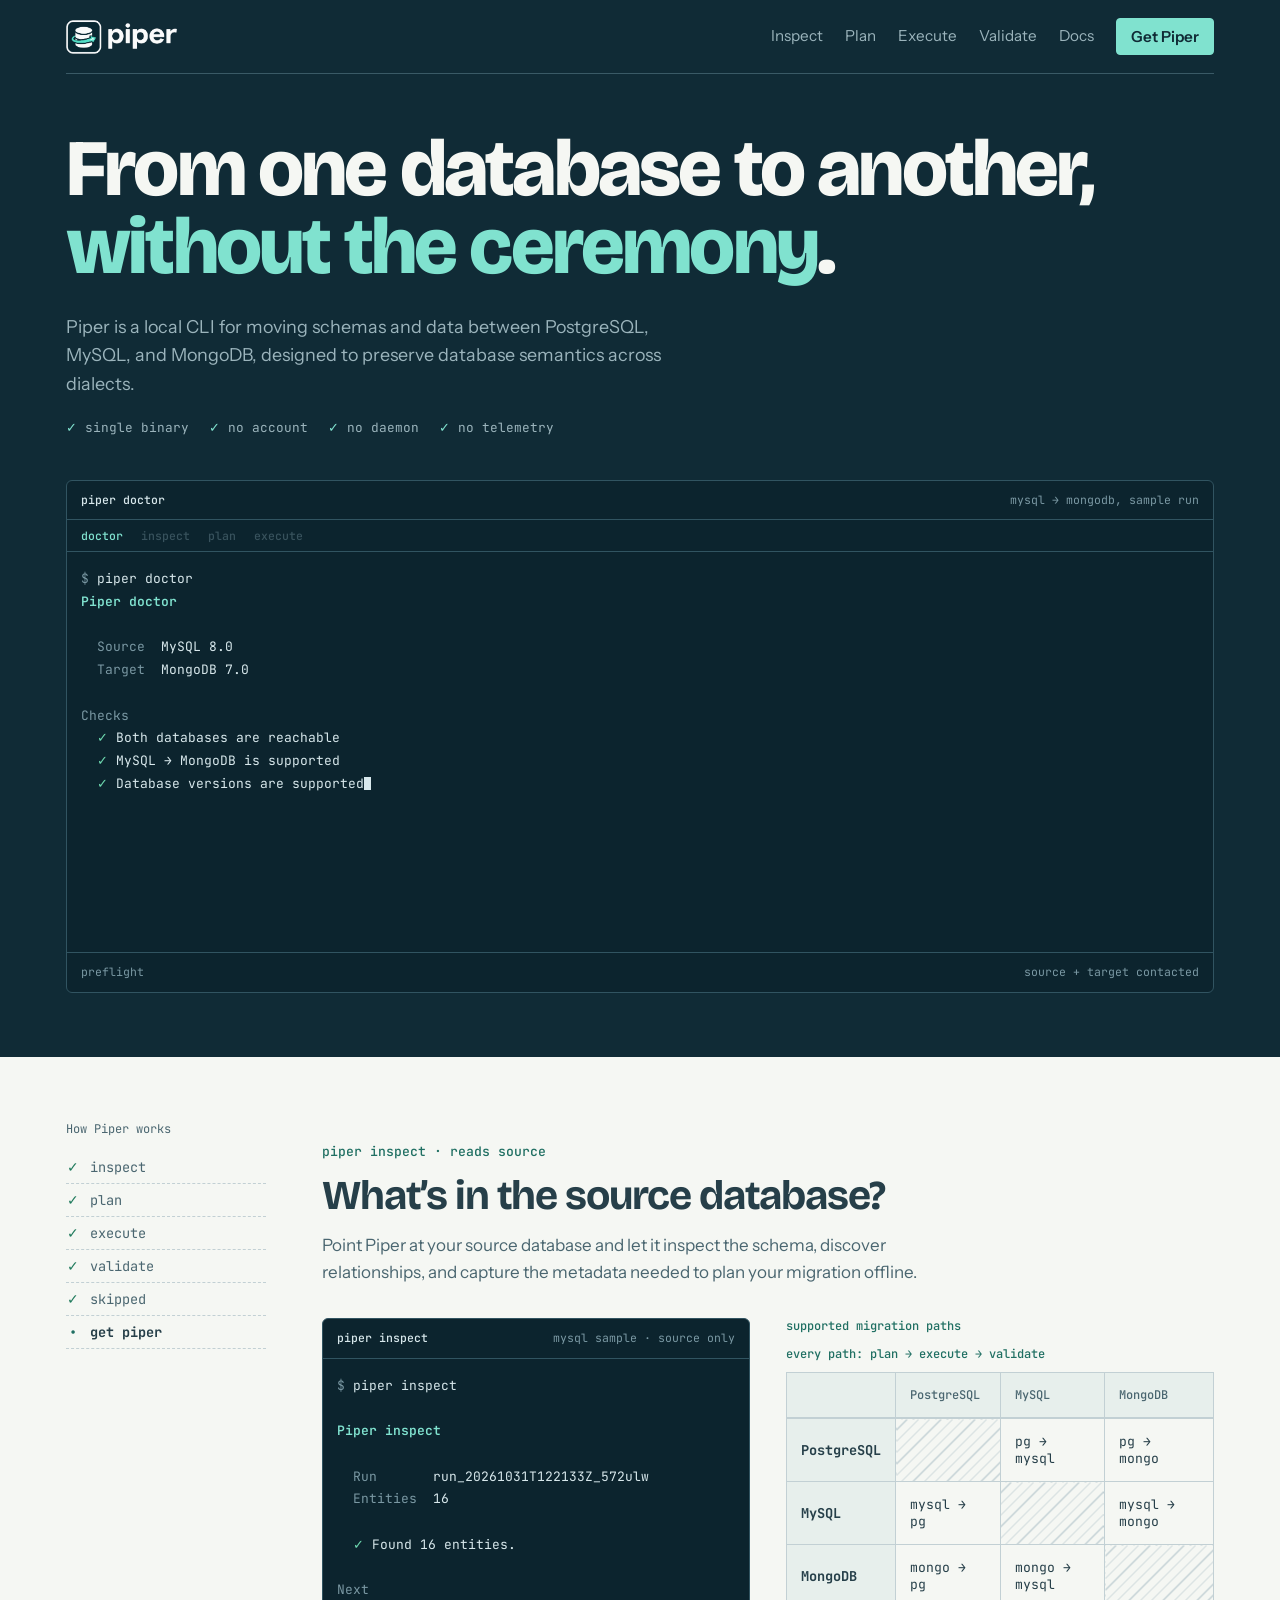
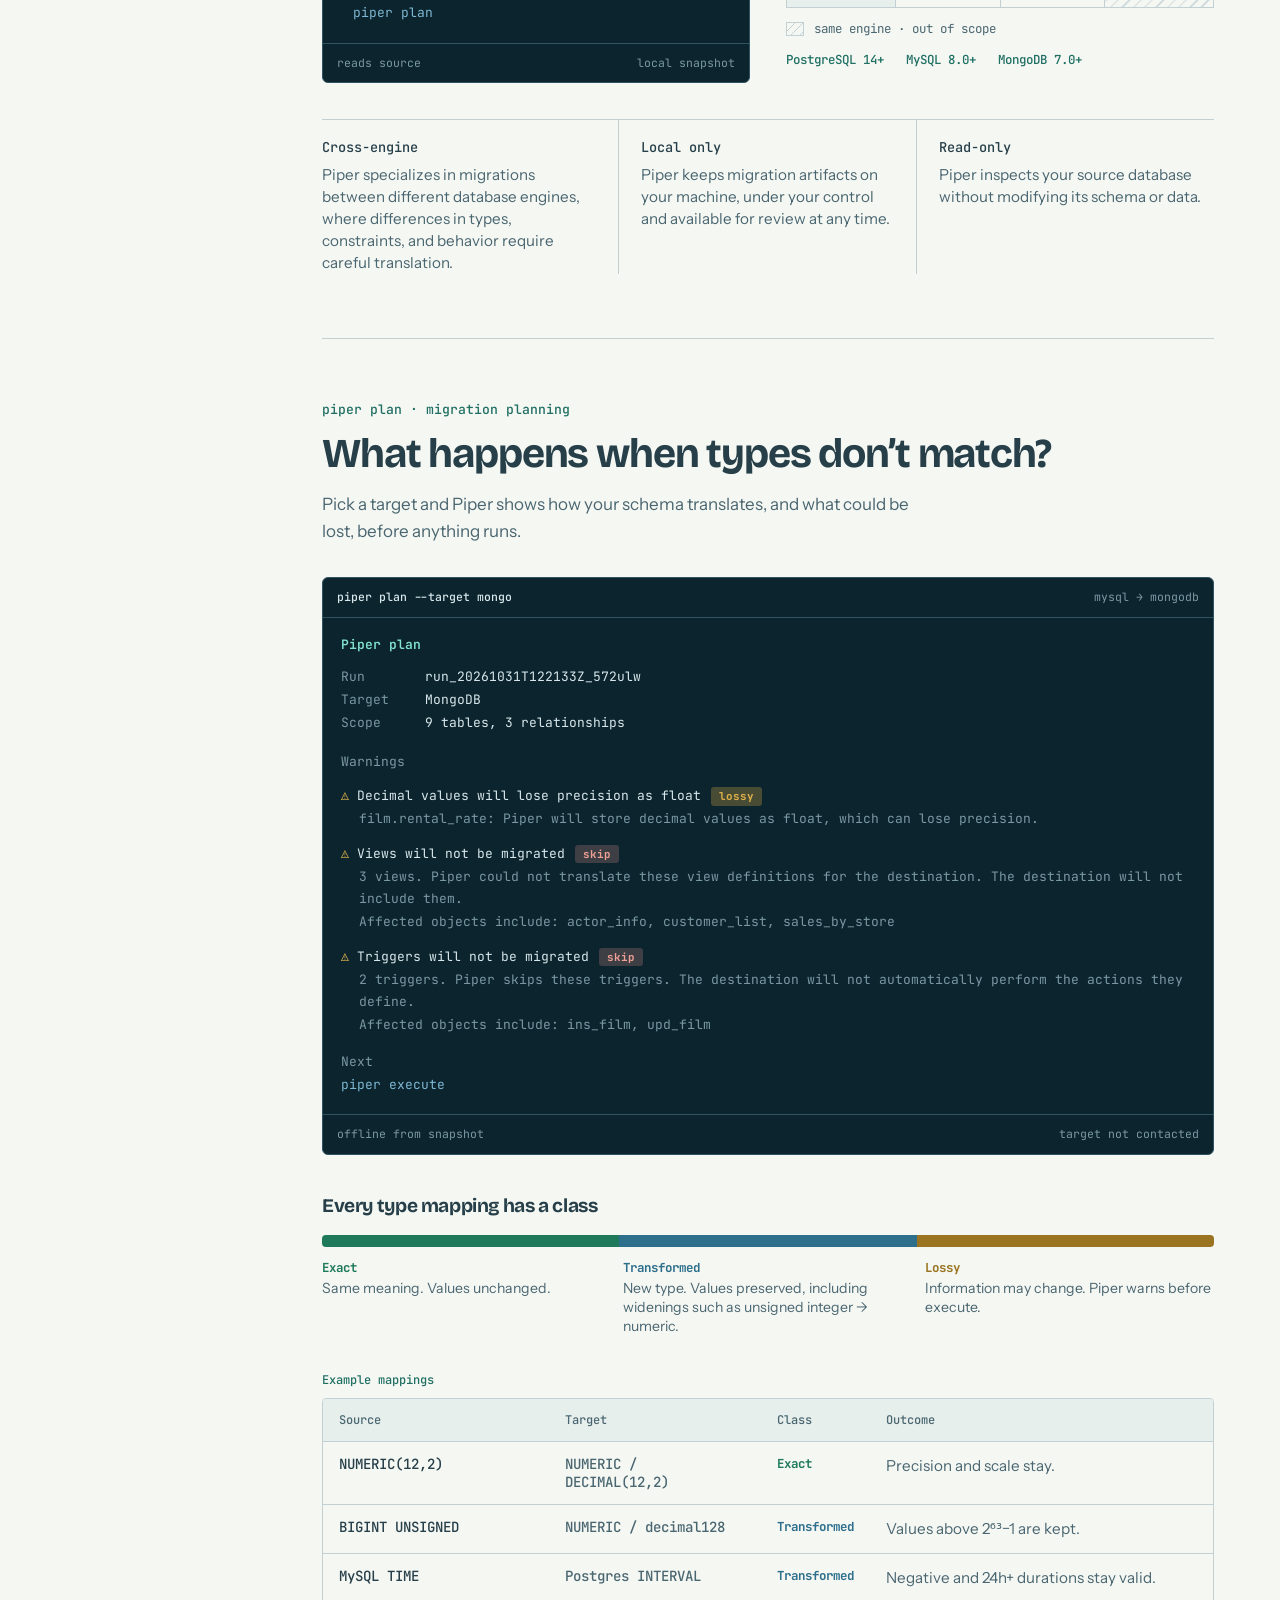
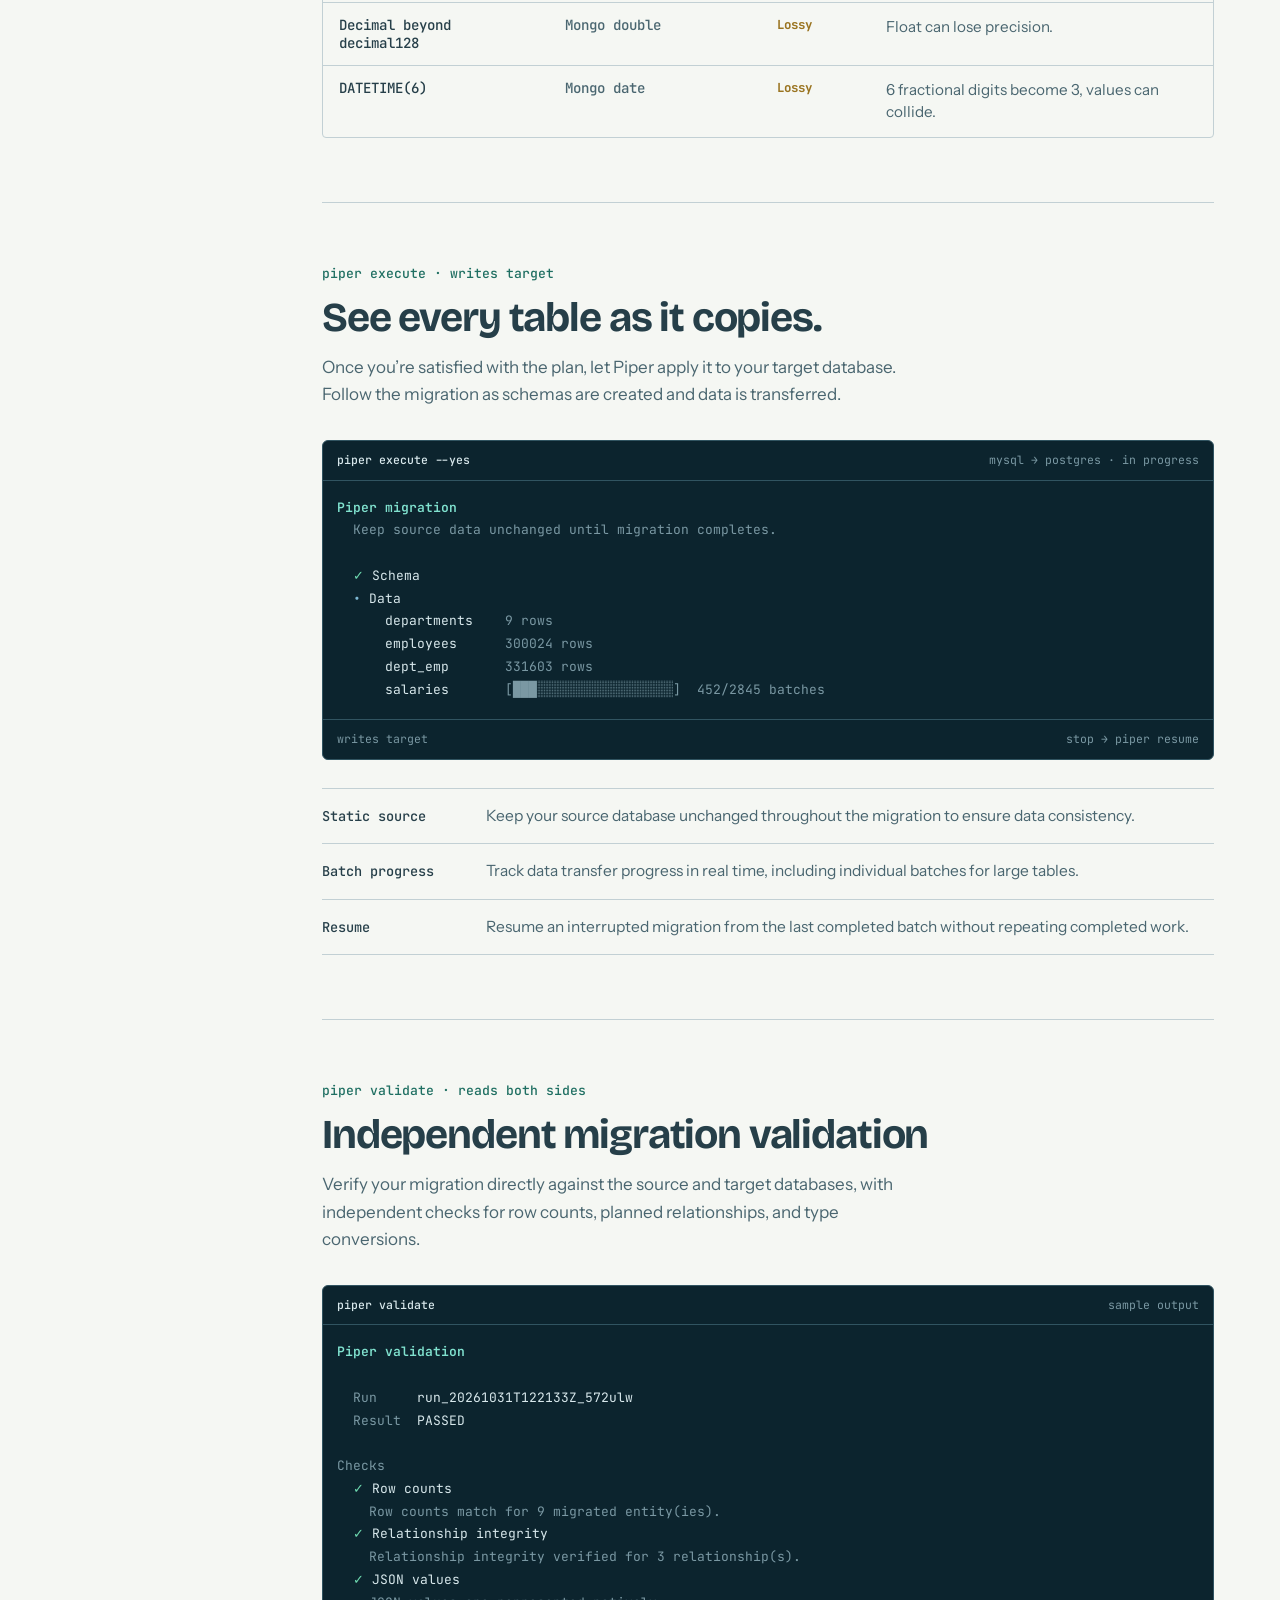
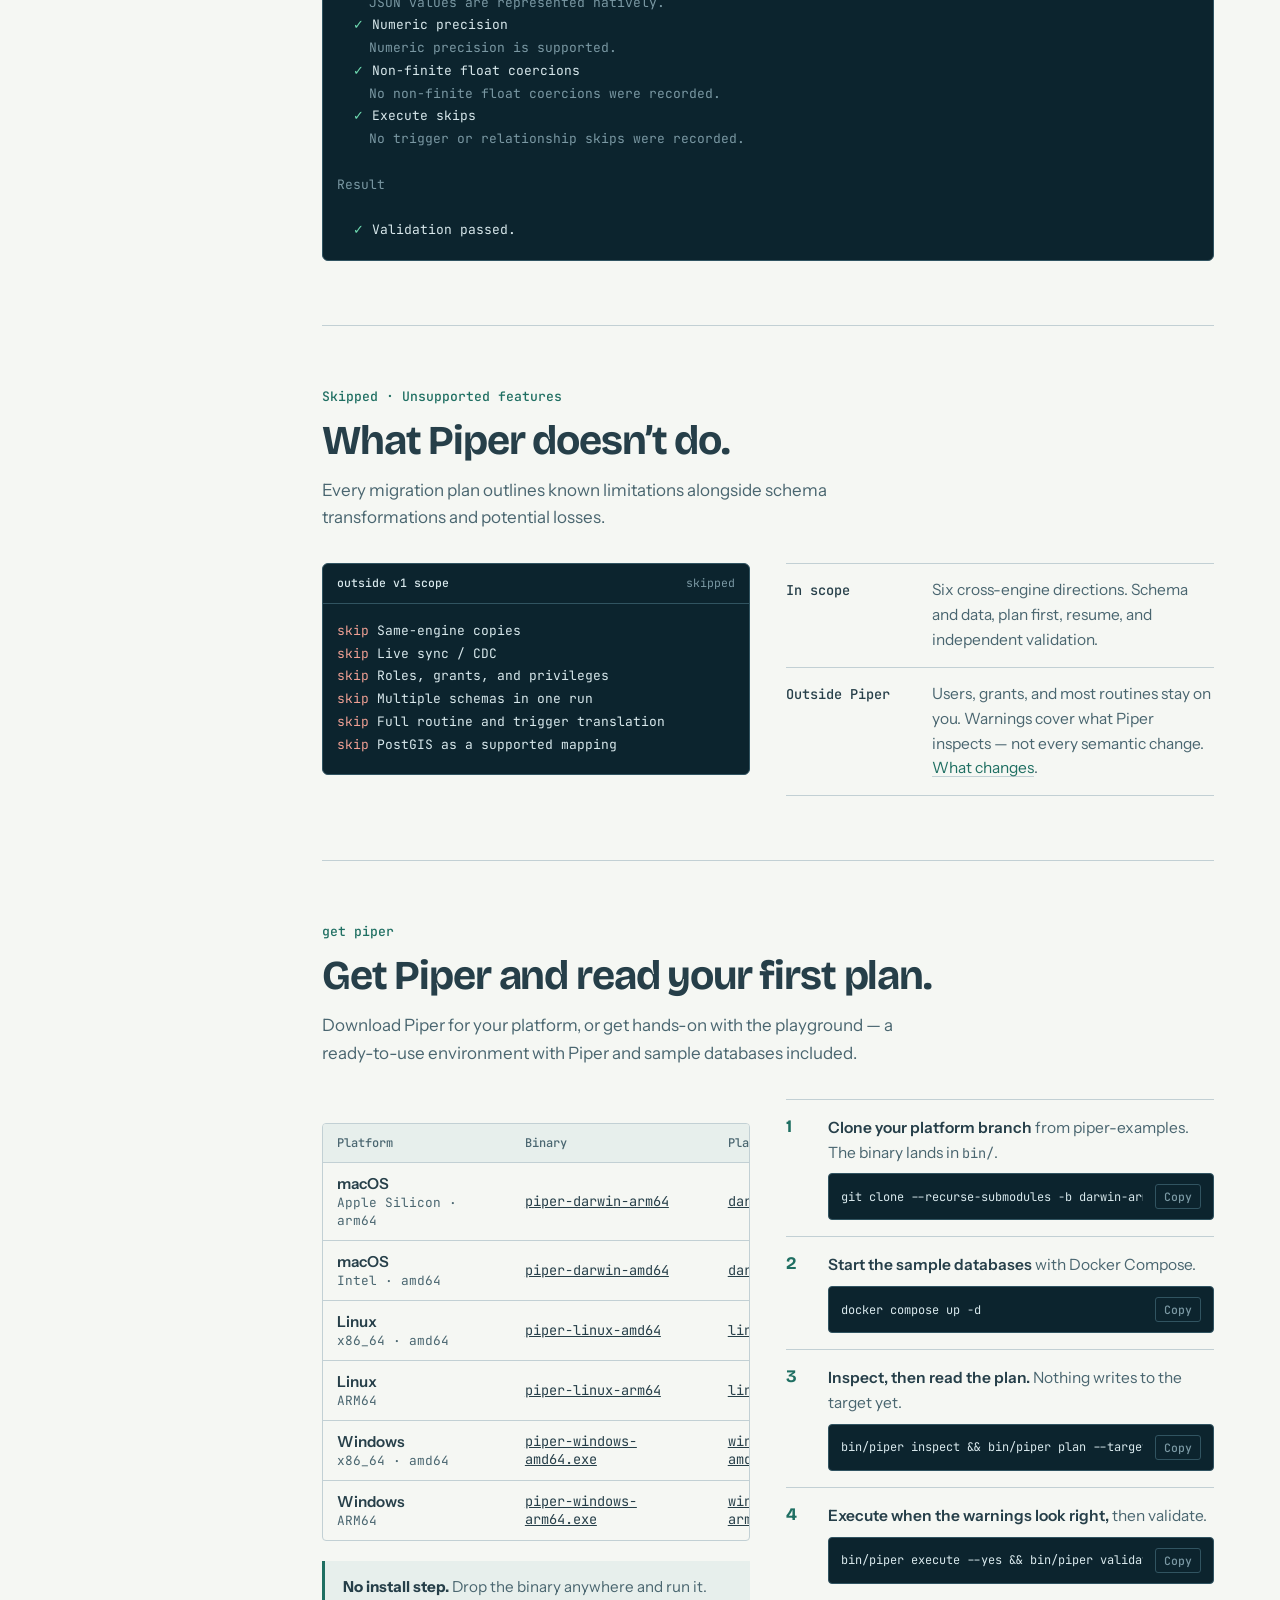
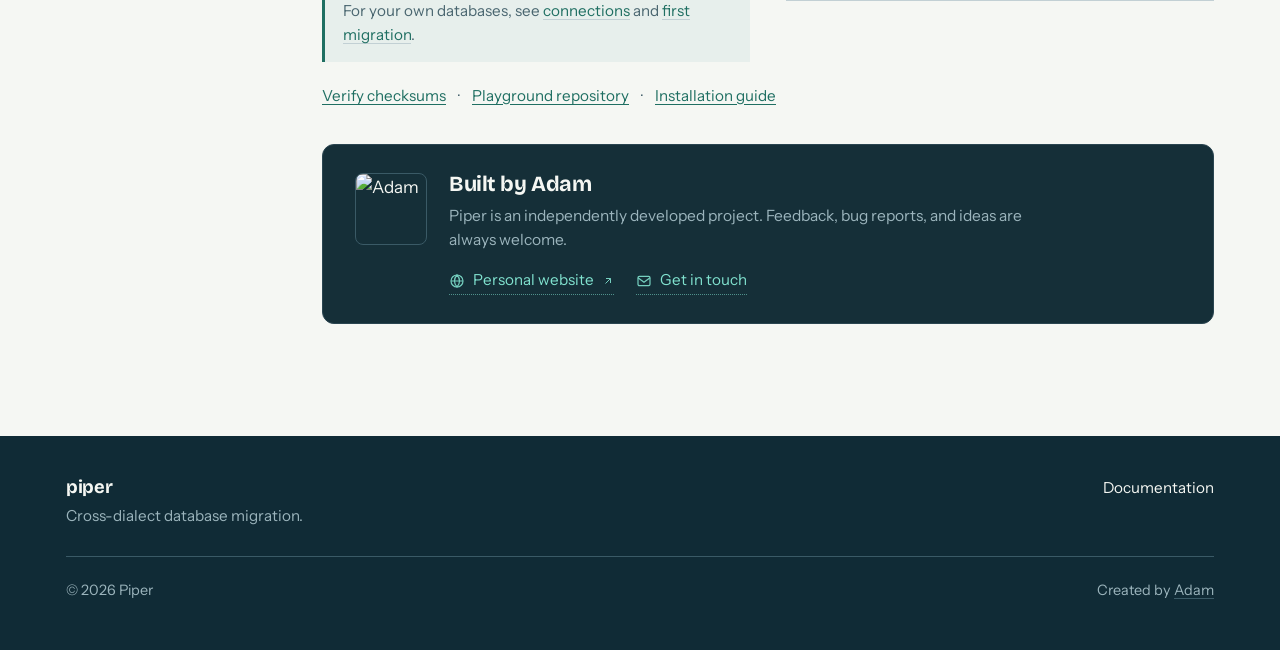
==== commit 65a318d1: "remove unncessary strict mode box" ====
--- a/index.html
+++ b/index.html
@@ -408,11 +408,11 @@
       </table>
     </div>
   </div>
-  <div class="strict">
+  <!-- <div class="strict">
     <h3>Strict mode</h3>
     <p>Use <code>--strict</code> to reject migration plans with known losses or skipped schema elements. Compatible substitutions remain allowed with warnings.</p>
     <a href="docs/what-changes.html">Learn more about strict mode →</a>
-  </div>
+  </div> -->
 </section>
 
 <!-- EXECUTE -->
